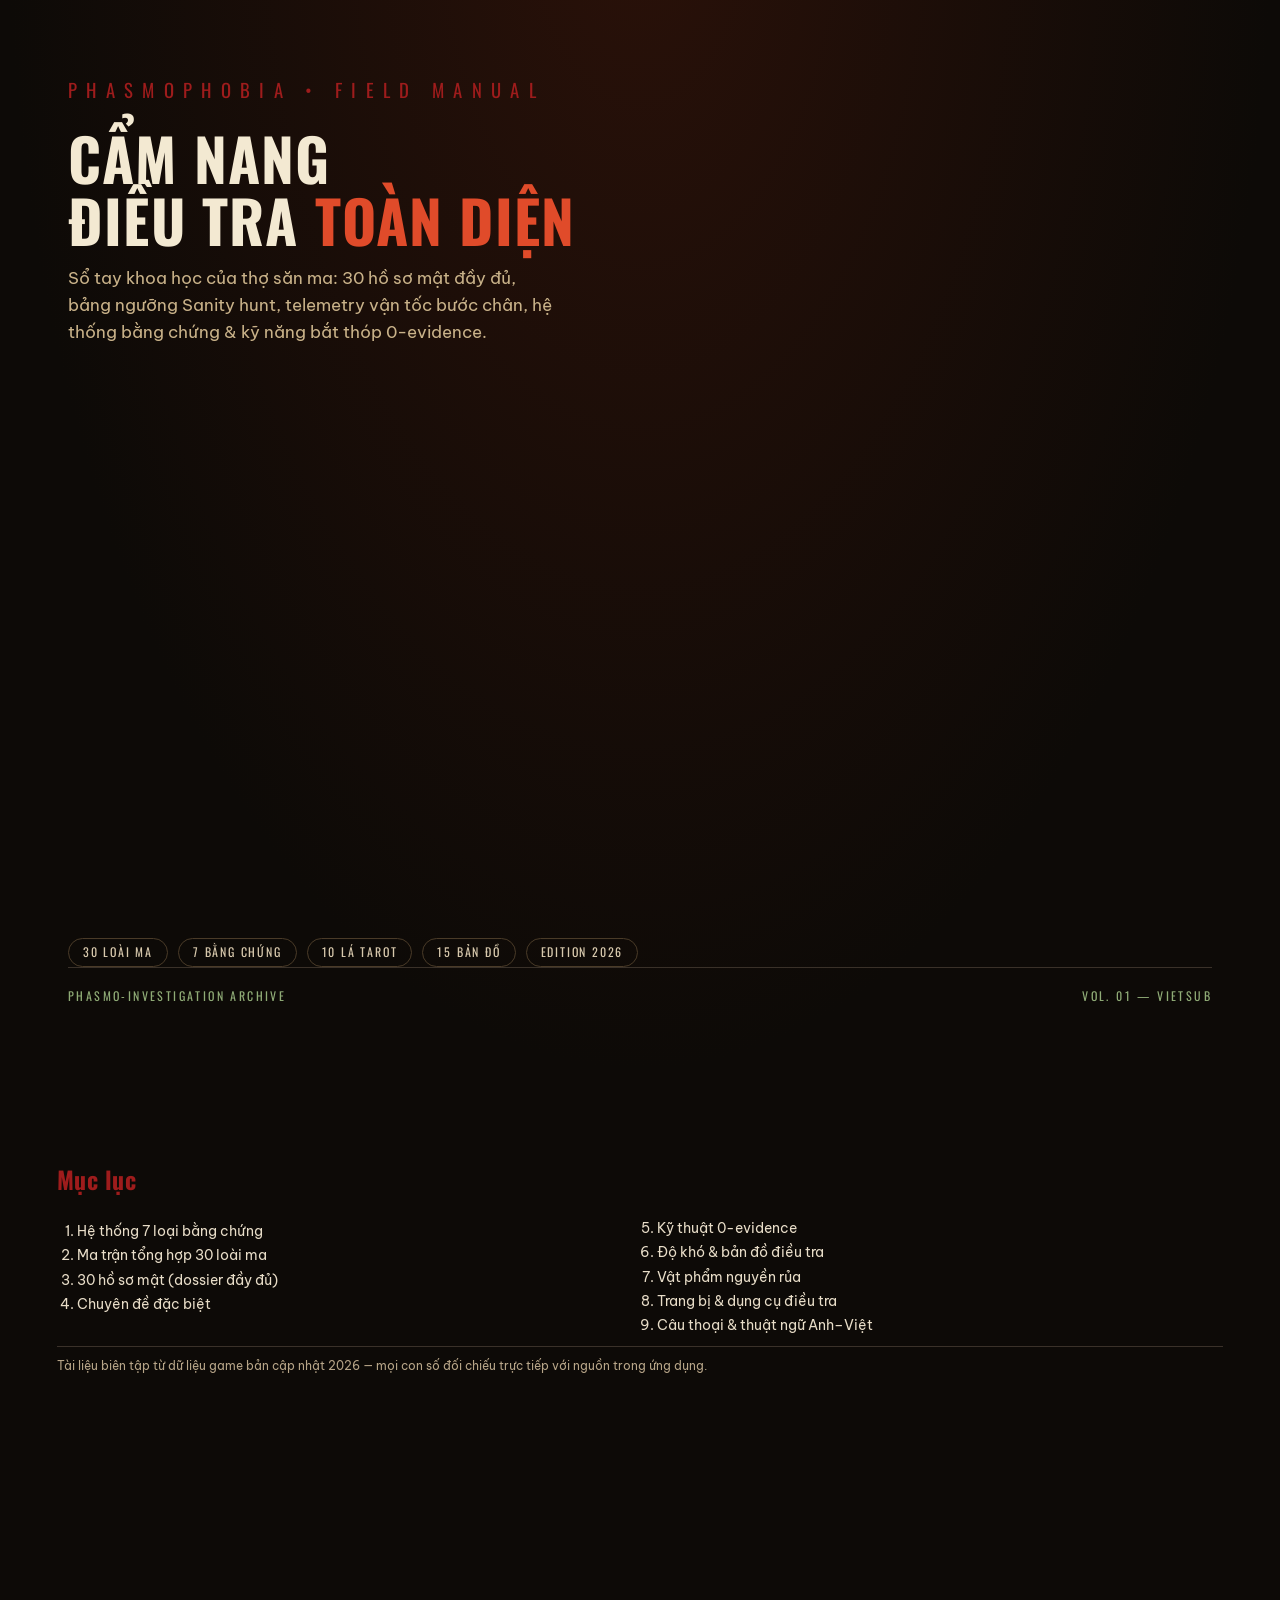
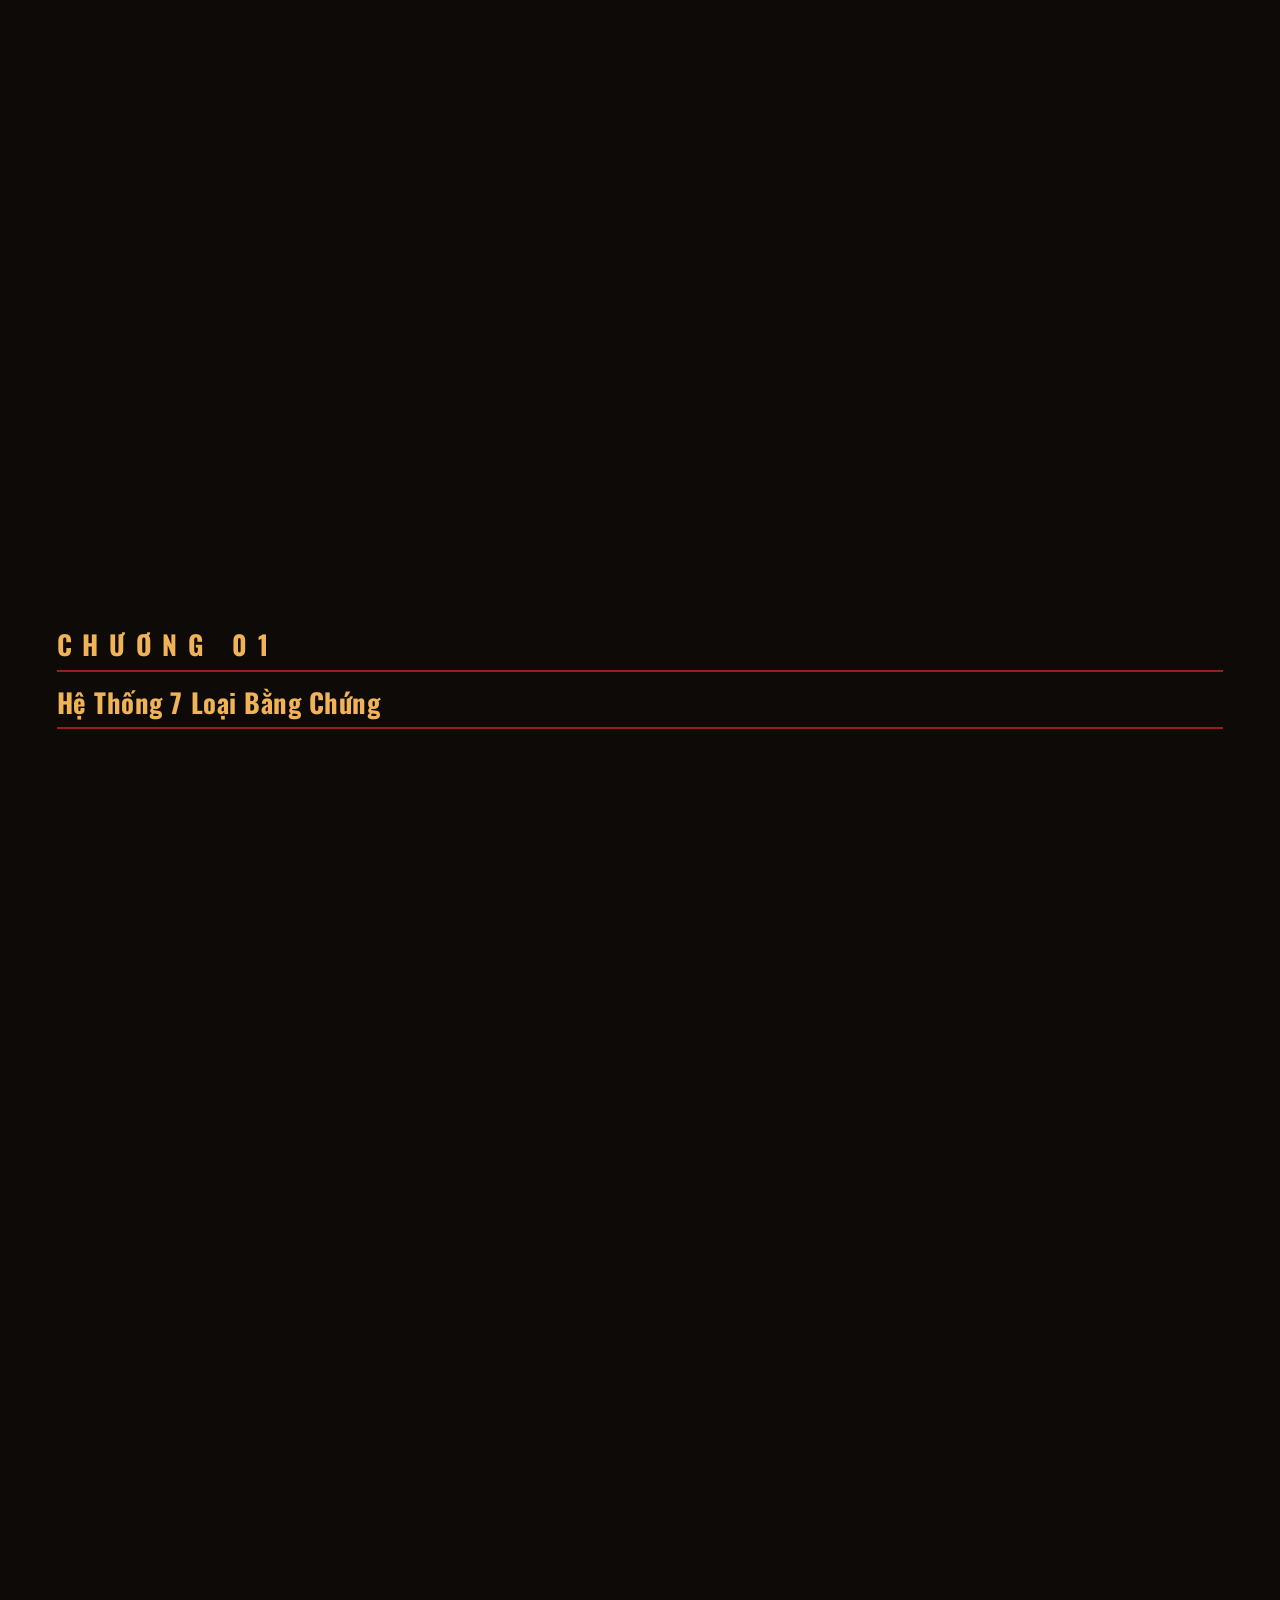
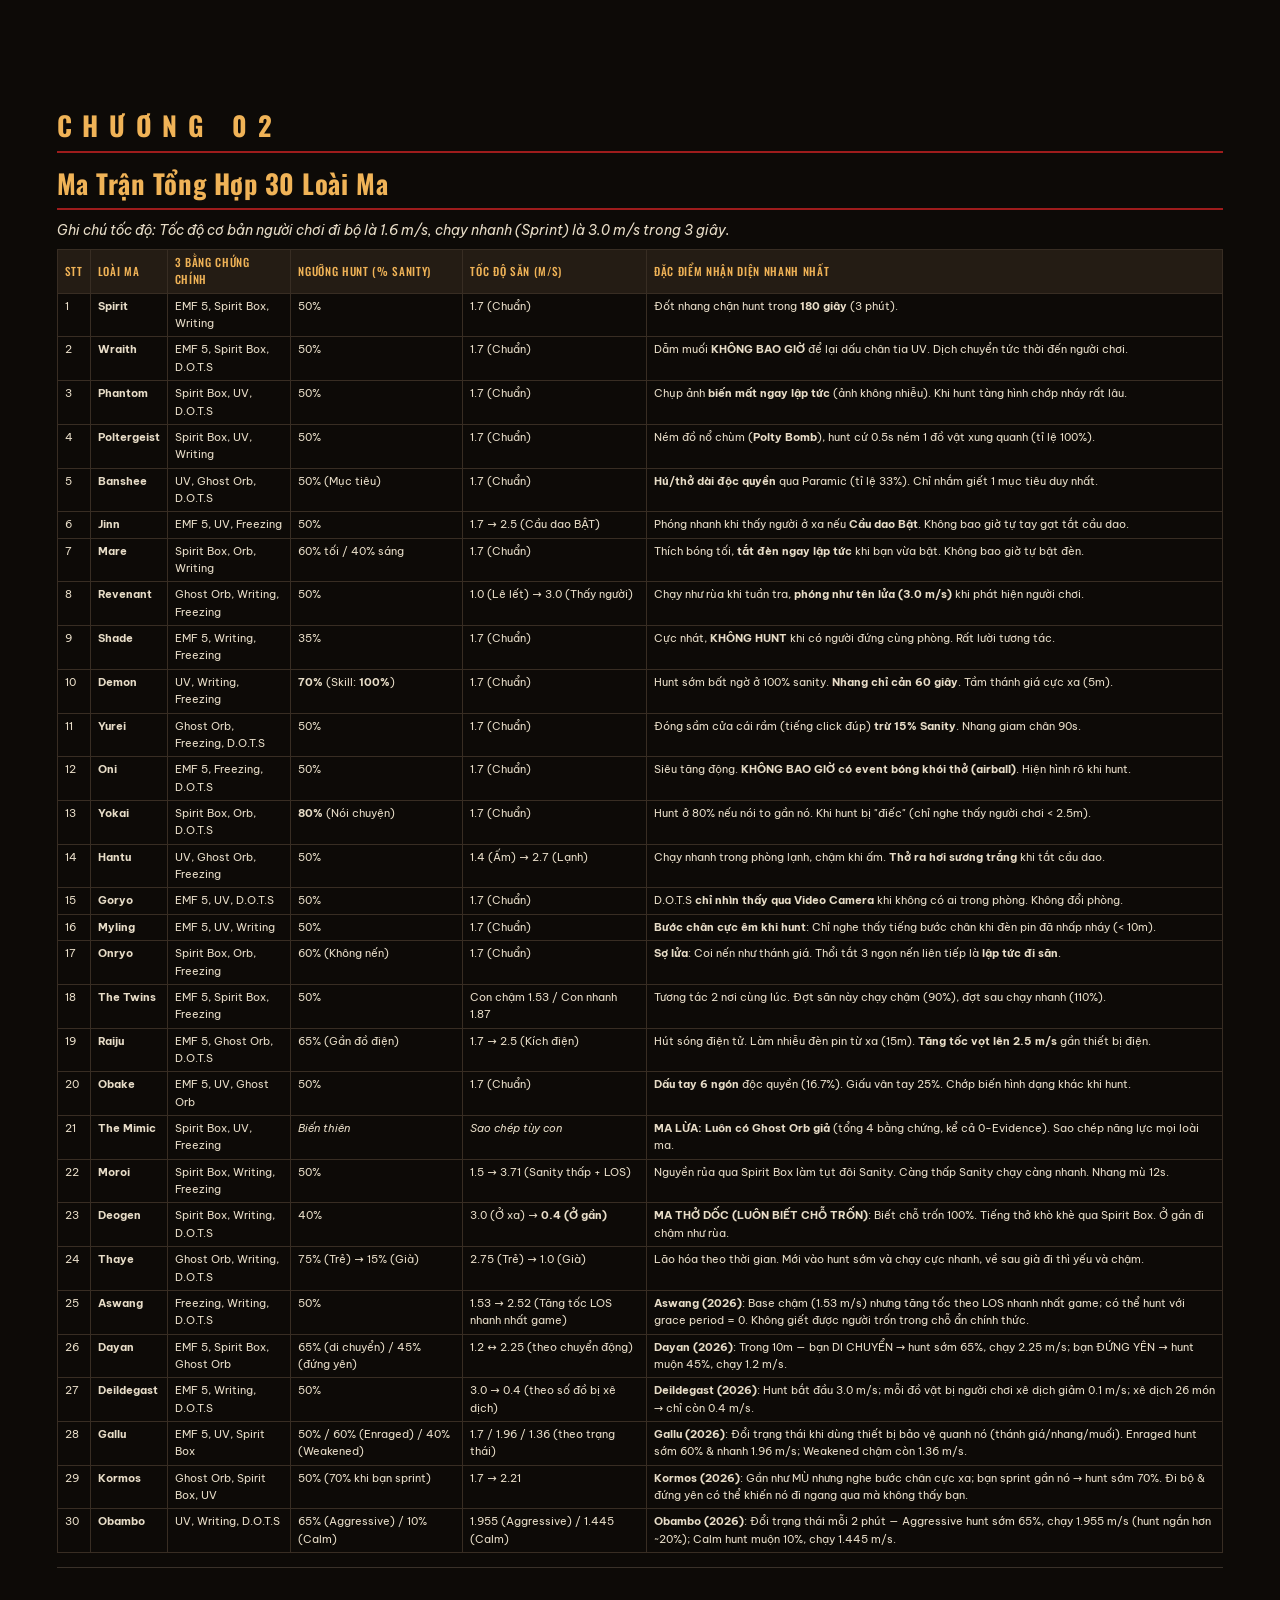
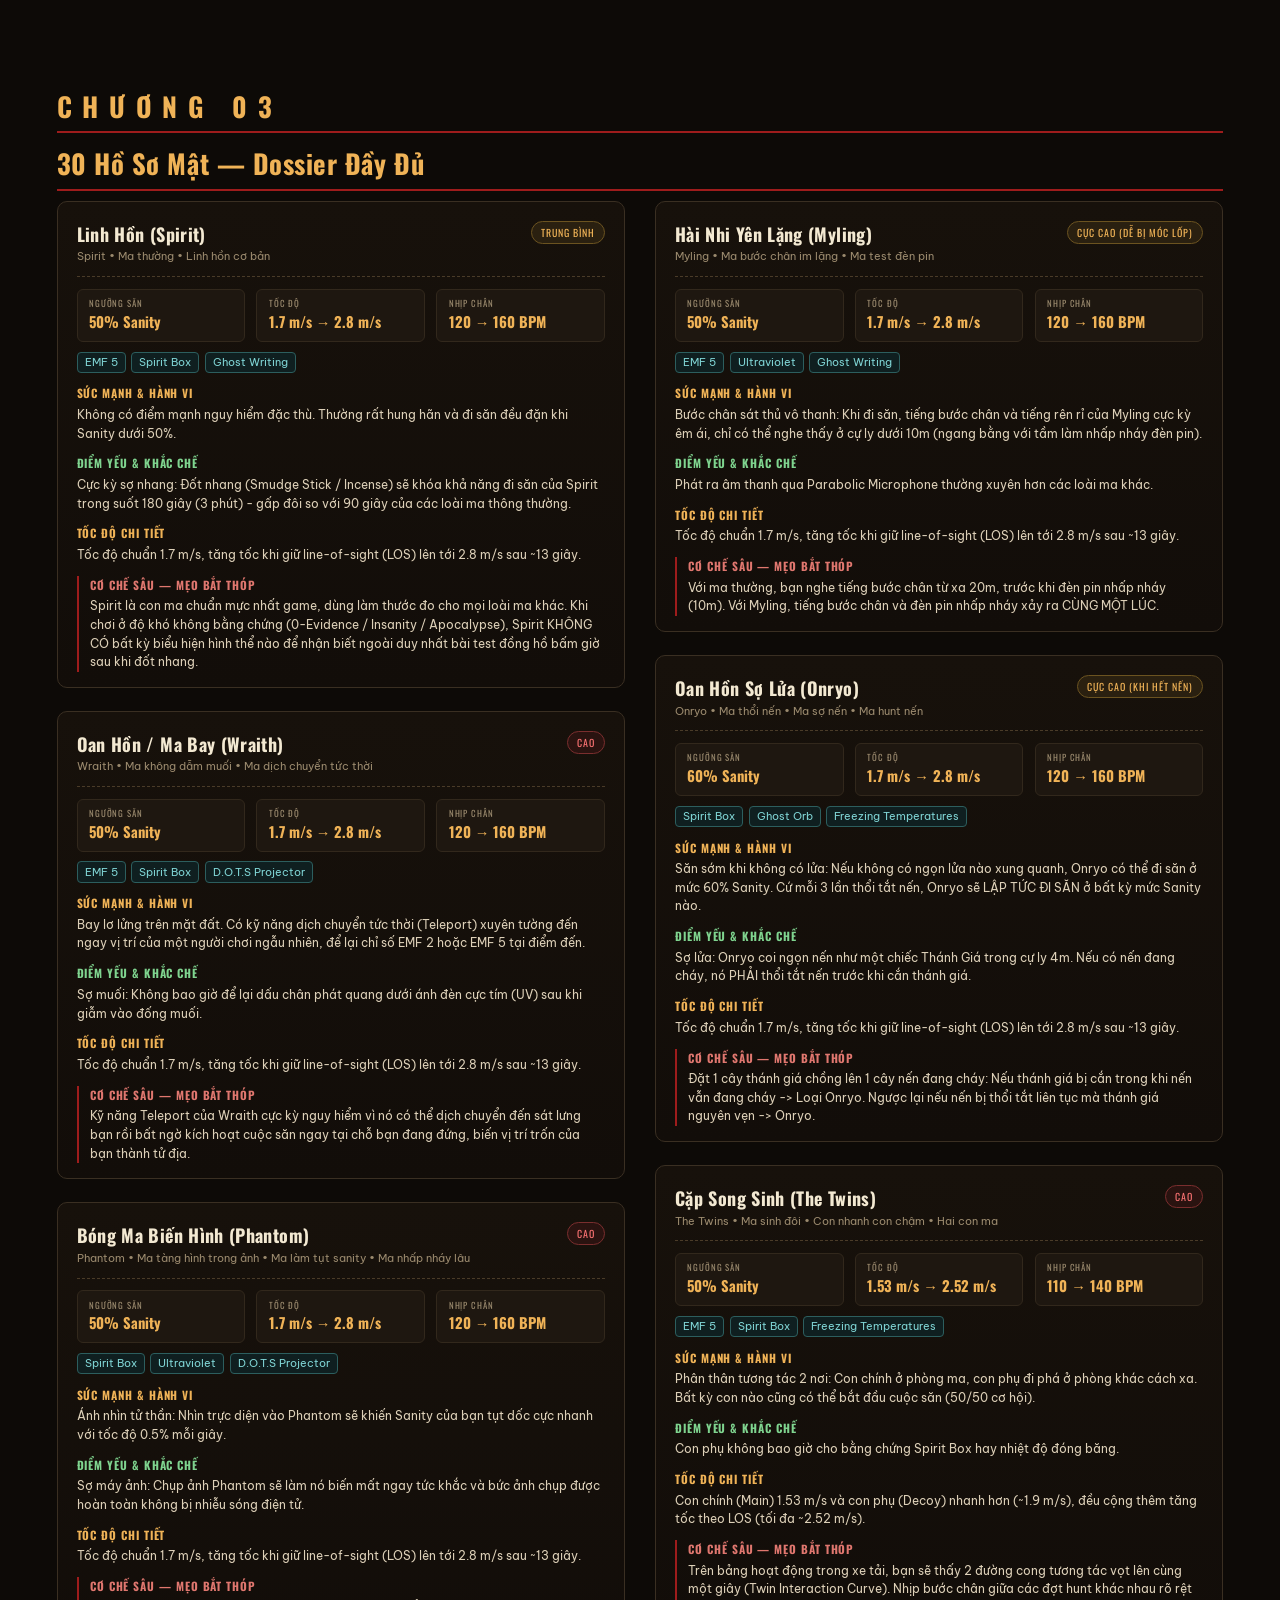
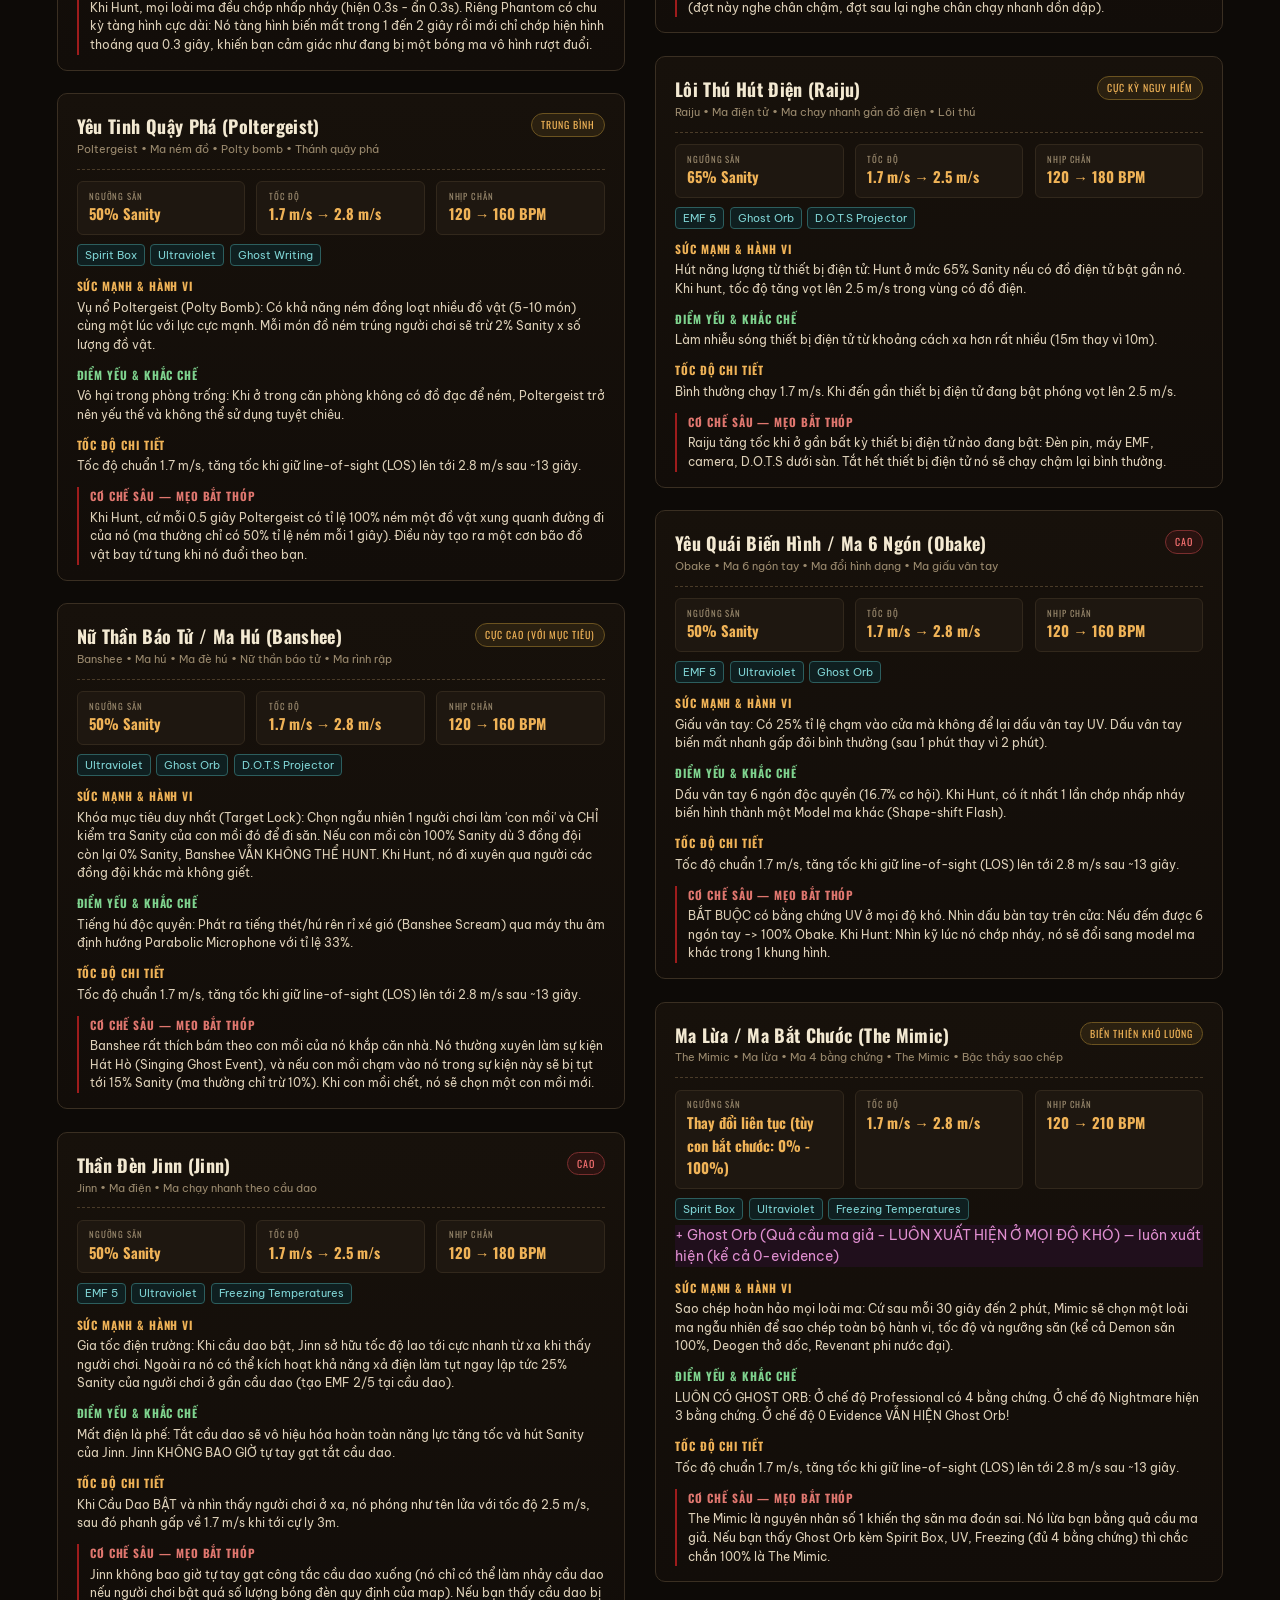
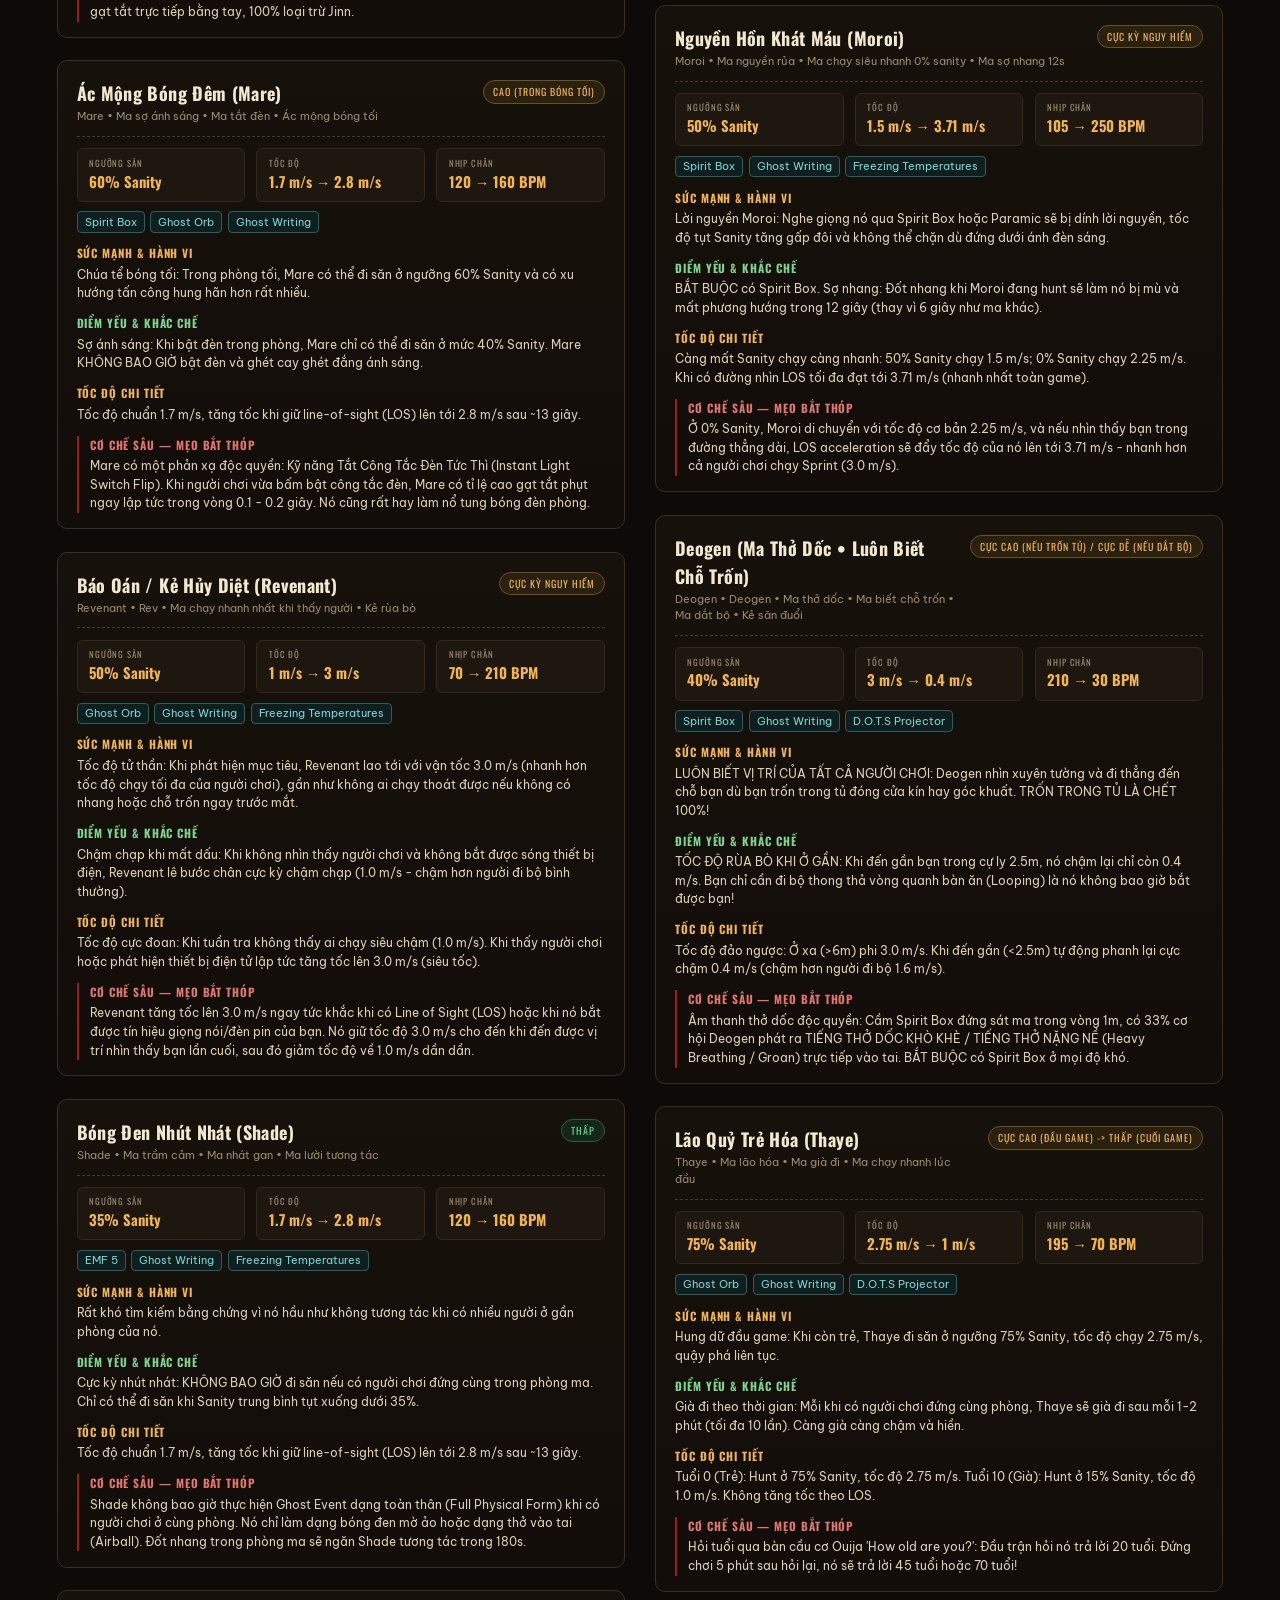
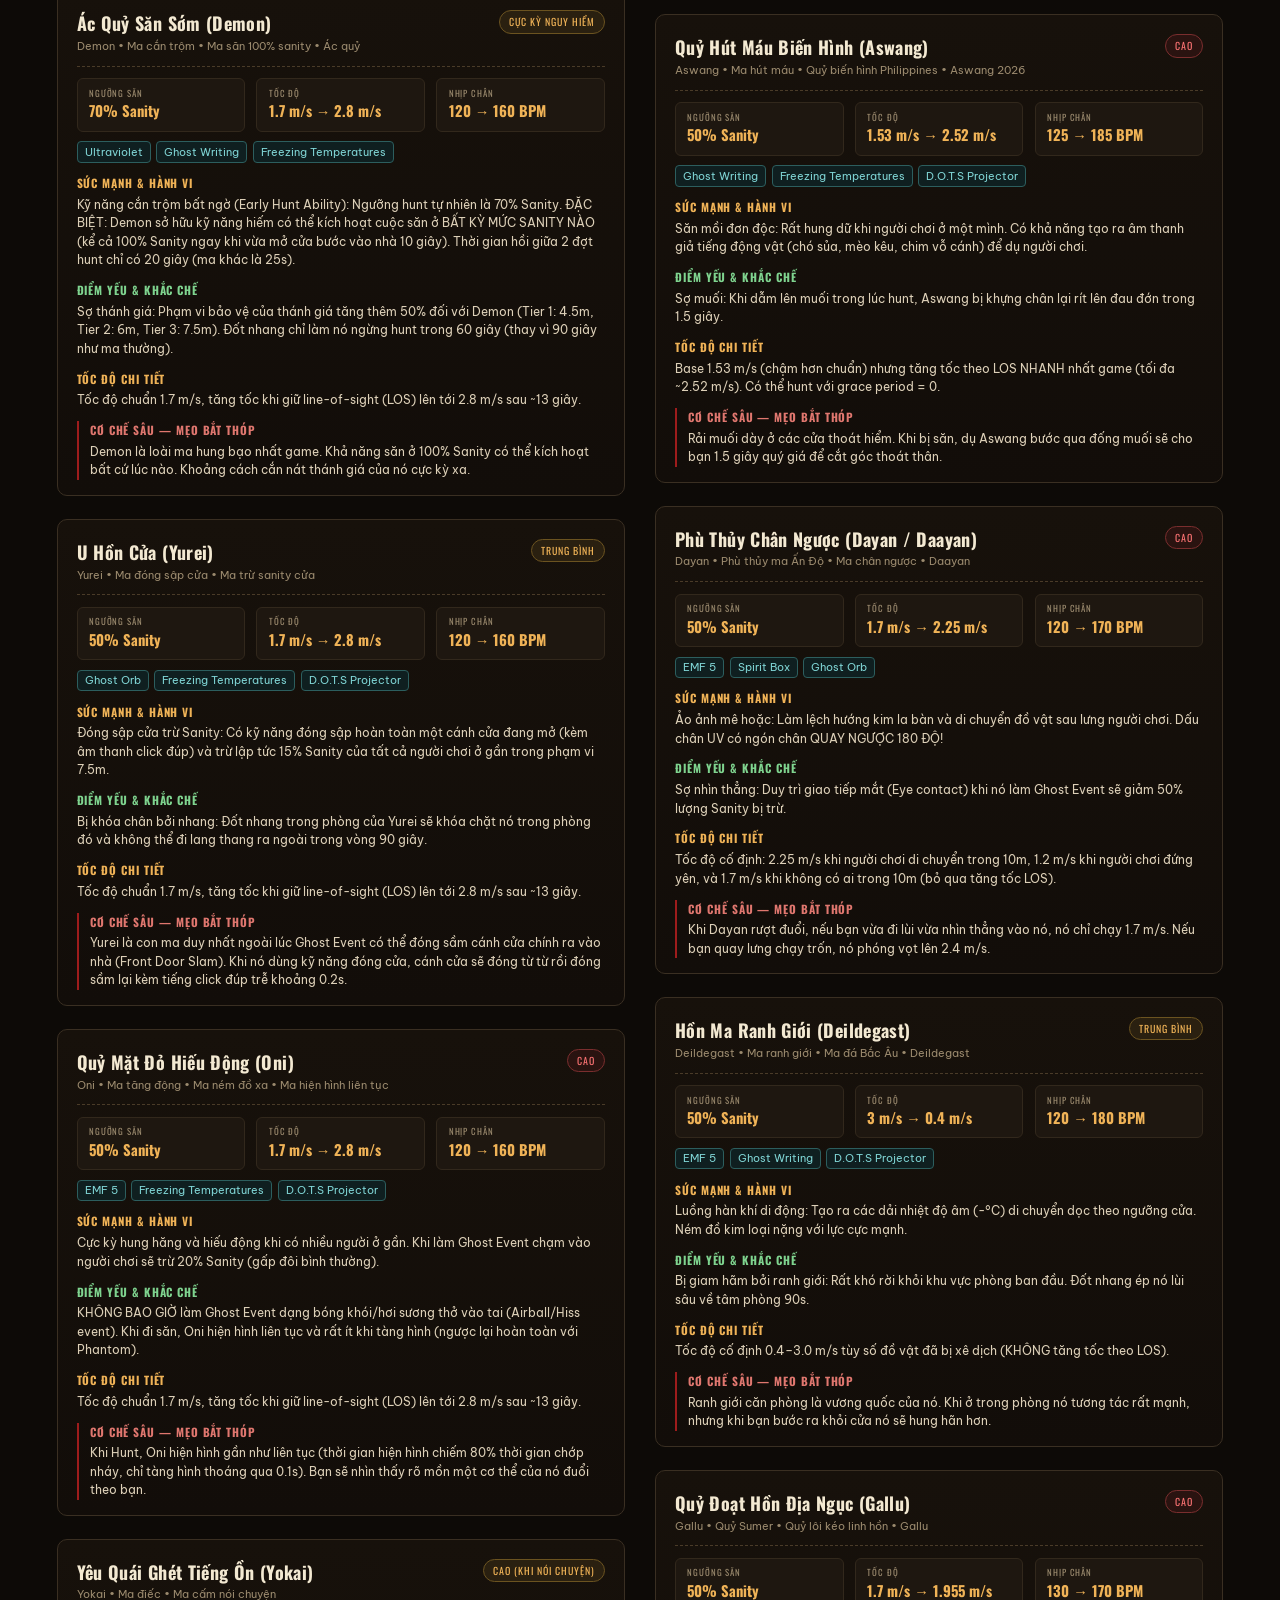
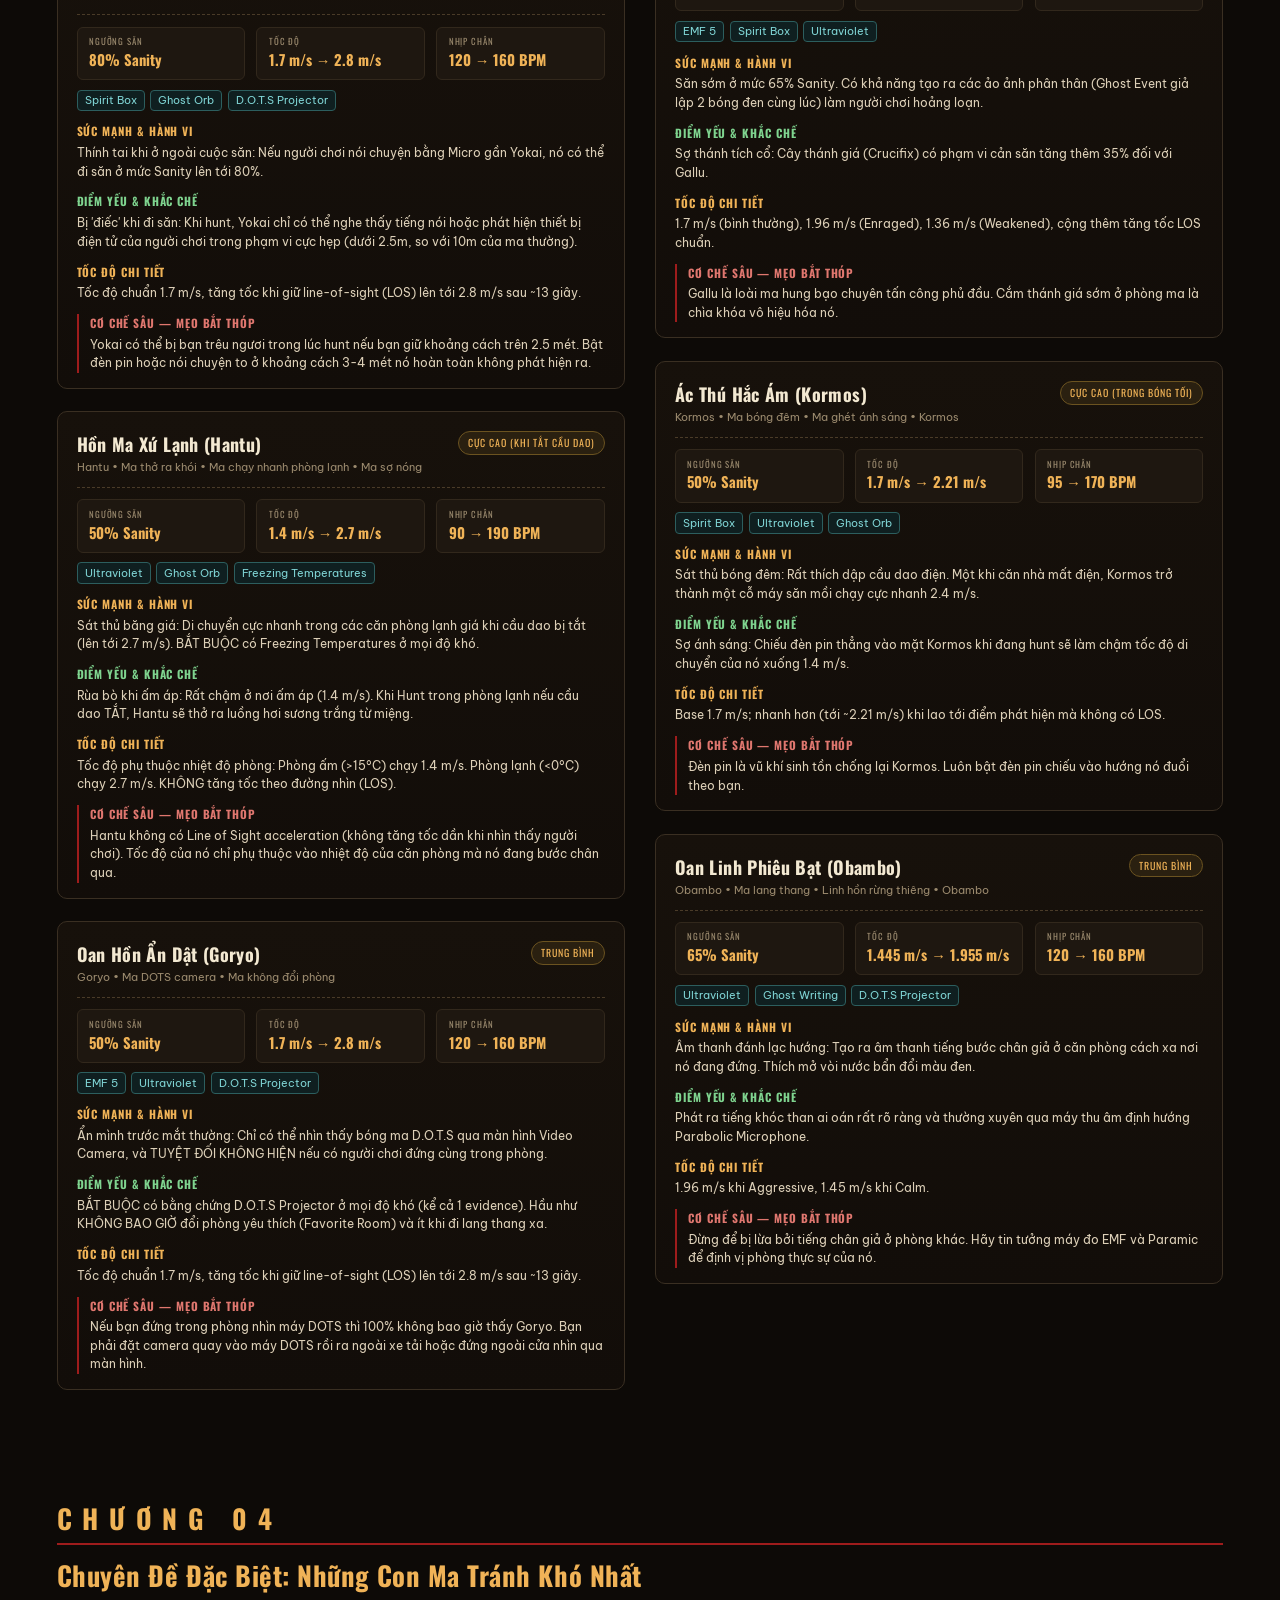
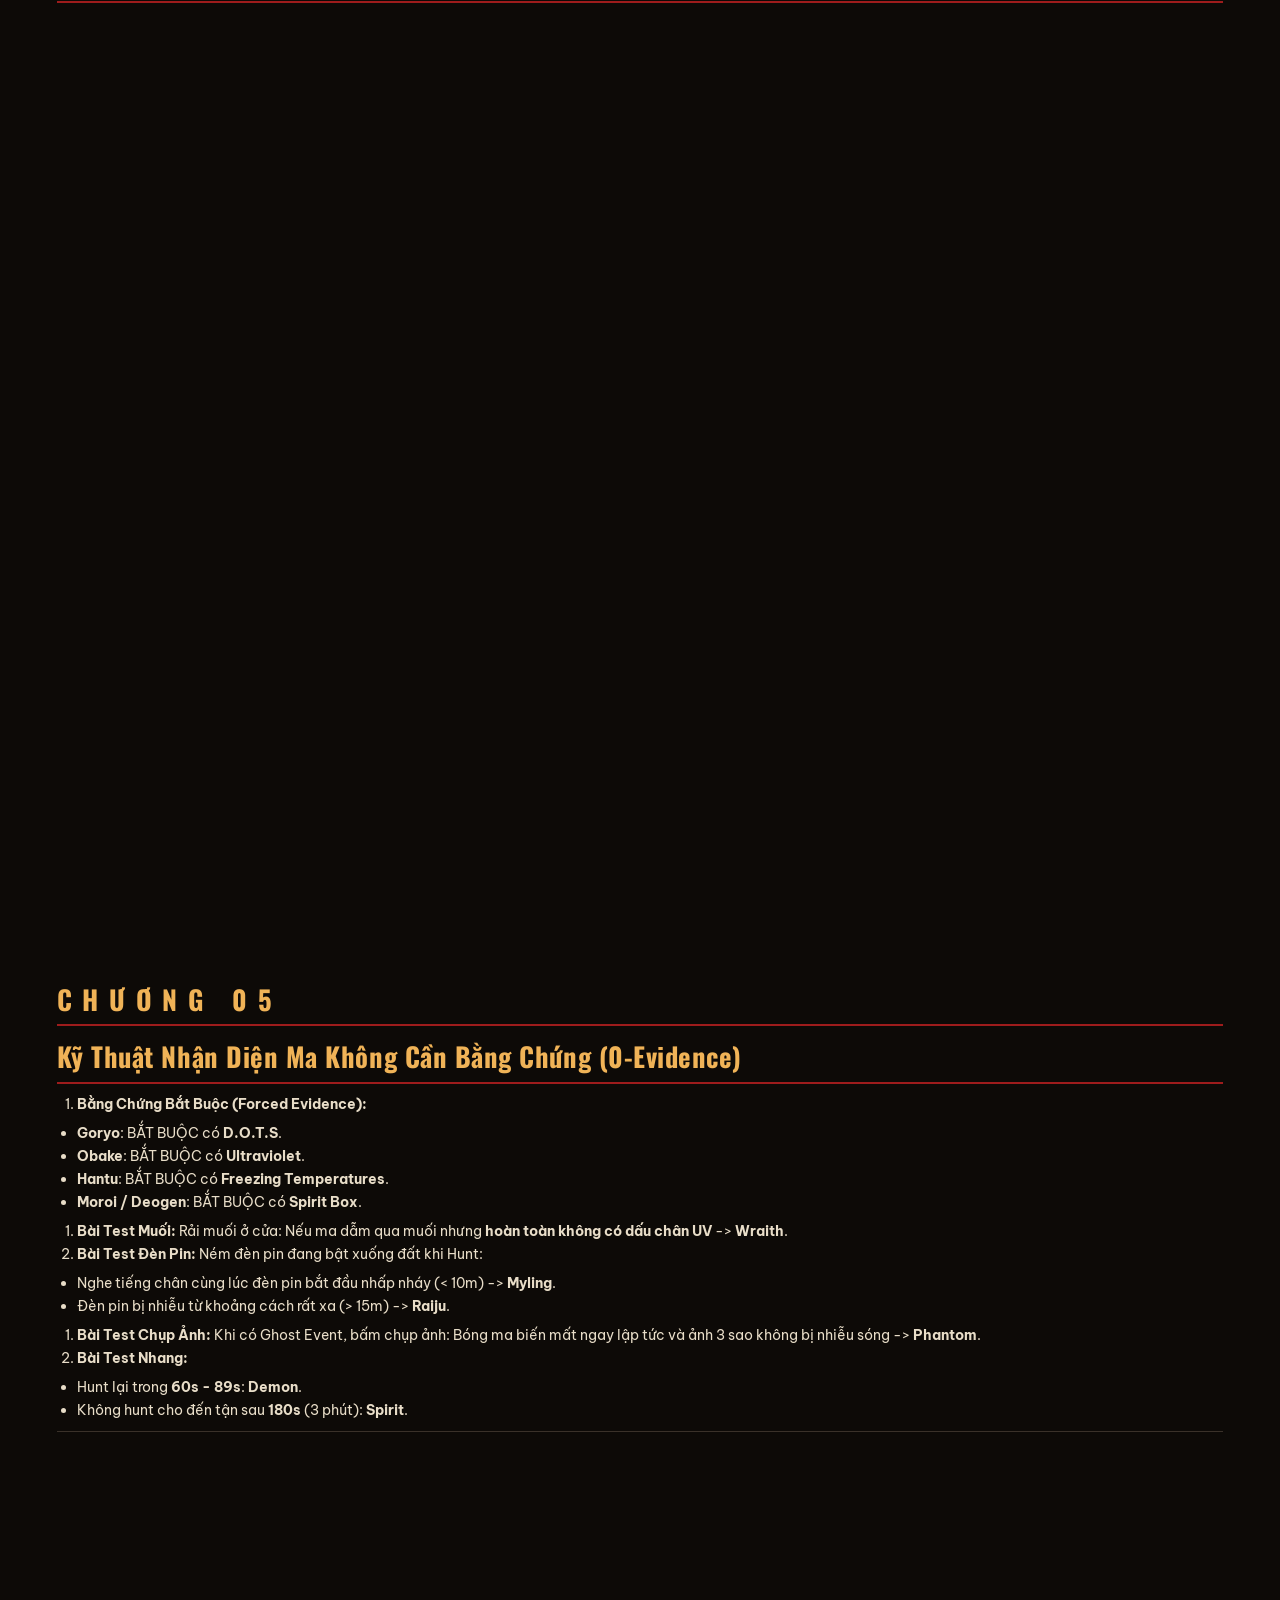
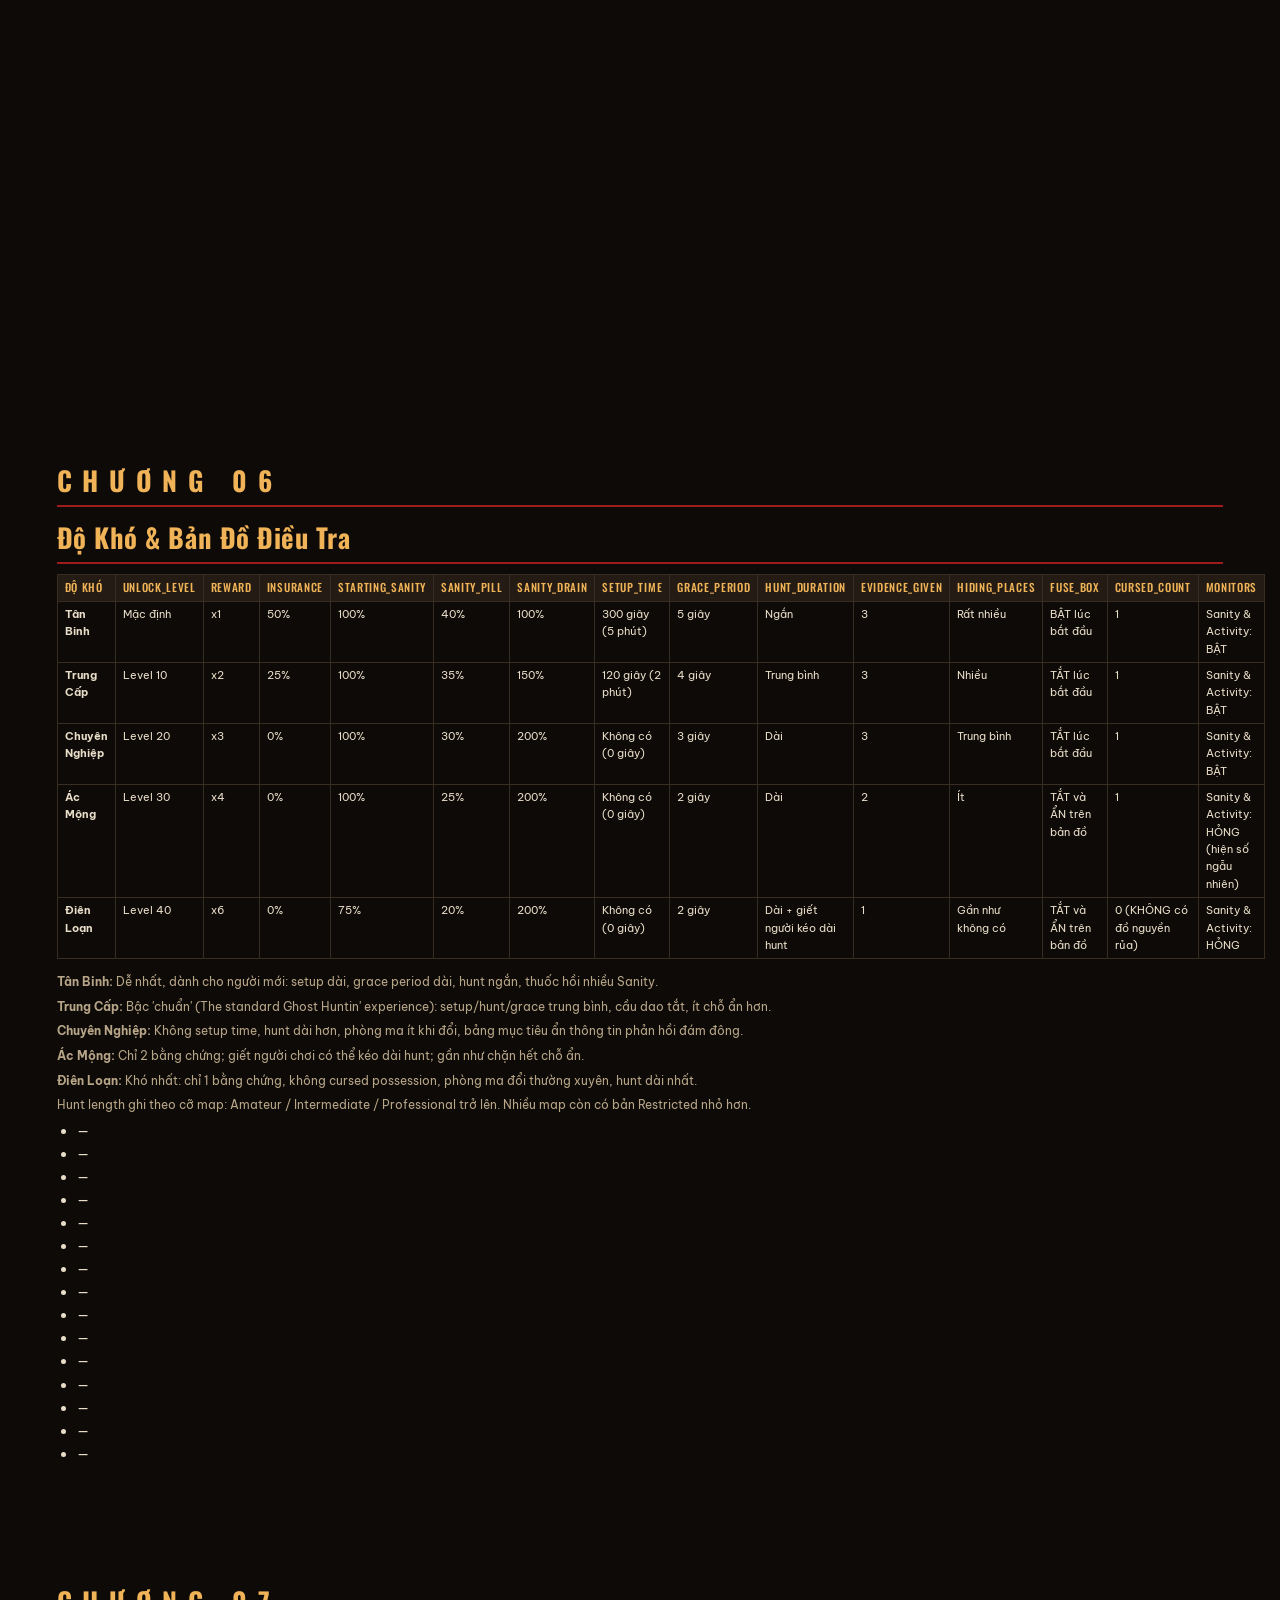
==== book/sach_cam_nang_phasmo.html @ 6b4a8edf "feat: doi loc nhom thanh thuoc tinh loai nhanh trong panel bang chung; xoa chip Ban Mo Rong 2026 + b" ====
<!DOCTYPE html>
<html lang="vi"><head><meta charset="utf-8">
<title>Cẩm Nang Điều Tra Toàn Diện Phasmophobia — 2026</title>
<link href="https://fonts.googleapis.com/css2?family=Be+Vietnam+Pro:wght@400;600;800&family=Oswald:wght@500;700&display=swap" rel="stylesheet">
<style>
  @page { size: A4; margin: 0; }
  * { box-sizing: border-box; }
  body { margin: 0; background: #0d0a07; color: #e8ddc8; font-family: "Be Vietnam Pro", system-ui, sans-serif;
         -webkit-print-color-adjust: exact; print-color-adjust: exact; font-size: 10.2pt; line-height: 1.55; }
  .page { min-height: 286mm; padding: 16mm 15mm 12mm; page-break-after: always; }
  .page:last-child { page-break-after: auto; }
  h1, h2, h3, h4 { font-family: Oswald, "Be Vietnam Pro", sans-serif; letter-spacing: .02em; }
  code { font-family: Consolas, monospace; color: #f0b357; font-size: .92em; }
  hr { border: 0; border-top: 1px solid #3a3129; margin: 10px 0; }
  ul, ol { margin: 4px 0 8px; padding-left: 20px; }
  li { margin: 2px 0; }
  blockquote { border-left: 3px solid #9e1c1c; margin: 8px 0; padding: 2px 12px; color: #d8c9ad; background: #171310; border-radius: 0 6px 6px 0; }
  table { width: 100%; border-collapse: collapse; margin: 8px 0 14px; font-size: 8.4pt; }
  th { background: #241c14; color: #f0b357; text-transform: uppercase; font-family: Oswald; font-weight: 500; letter-spacing: .06em; }
  th, td { border: 1px solid #382d23; padding: 4px 7px; text-align: left; }
  td { vertical-align: top; }
  p { margin: 6px 0; }
  .note { font-size: 9pt; color: #b7a588; }
  .cover { display: flex; flex-direction: column; justify-content: space-between;
    background: radial-gradient(ellipse at 50% -10%, #2a1109 0%, #0d0a07 70%); padding: 20mm 18mm; }
  .cover-top { font-family: Oswald; font-size: 14pt; letter-spacing: .5em; color: #9e1c1c; }
  .cover h1 { font-size: 44pt; line-height: 1.05; margin: 6mm 0 4mm; color: #f3e9d2; }
  .cover h1 em { color: #e04b2a; font-style: normal; }
  .cover .sub { font-size: 13pt; color: #c9b289; max-width: 130mm; }
  .cover-meta { font-family: Oswald; display: flex; gap: 10px; flex-wrap: wrap; }
  .cover-meta span { border: 1px solid #4a3b28; border-radius: 999px; padding: 4px 14px; font-size: 9pt; letter-spacing: .15em; color: #d8c9ad; }
  .cover-foot { display: flex; justify-content: space-between; align-items: center; border-top: 1px solid #3a3129; padding-top: 5mm; color: #8fab76; font-family: Oswald; letter-spacing: .2em; font-size: 9pt; }
  .toc h2 { color: #9e1c1c; font-size: 18pt; }
  .toc ol { columns: 2; }
  .toc li { margin: 3px 0; }
  .chapter h2 { font-size: 20pt; color: #f0b357; border-bottom: 2px solid #9e1c1c; padding-bottom: 4px; margin: 2px 0 10px; }
  .ch-num { color: #6b5b46; border: 0; font-size: 11pt; letter-spacing: .4em; margin: 0 0 2px; text-transform: uppercase; }
  .chapter h3 { color: #e8ddc8; font-size: 13pt; margin: 12px 0 4px; }
  .chapter h4 { color: #f0b357; font-size: 10.5pt; margin: 10px 0 2px; }
  .d-grid { column-count: 2; column-gap: 8mm; }
  .dossier { break-inside: avoid; background: linear-gradient(180deg, #17110b, #120d09); border: 1px solid #3a2f22; border-radius: 10px; padding: 5mm 5mm 4mm; margin: 0 0 6mm; }
  .d-head { display: flex; justify-content: space-between; align-items: flex-start; gap: 4mm; border-bottom: 1px dashed #4a3b28; padding-bottom: 3mm; margin-bottom: 3mm; }
  .d-head h3 { margin: 0; font-size: 13.5pt; color: #f3e9d2; }
  .d-en { font-size: 8pt; color: #9b8a6e; }
  .danger { flex-shrink: 0; font-family: Oswald; font-size: 7.5pt; letter-spacing: .1em; border-radius: 999px; padding: 3px 9px; text-transform: uppercase; white-space: nowrap; }
  .d-low { color: #67d38b; background: #14251a; border: 1px solid #2c5e3e; }
  .d-mid { color: #f0b357; background: #2a2010; border: 1px solid #6b5320; }
  .d-high { color: #f87171; background: #2a1310; border: 1px solid #7a2e2e; }
  .d-stats { display: flex; gap: 3mm; }
  .d-stats div { flex: 1; background: #1e1710; border: 1px solid #32281c; border-radius: 6px; padding: 2mm 3mm; font-size: 8pt; }
  .d-stats span { display: block; color: #9b8a6e; text-transform: uppercase; font-size: 6.6pt; font-family: Oswald; letter-spacing: .1em; }
  .d-stats b { font-family: Oswald; font-size: 11pt; color: #f0b357; }
  .d-ev { margin-top: 2.5mm; display: flex; flex-wrap: wrap; gap: 1.5mm; }
  .d-ev span { border: 1px solid #2c5e5e; color: #7fd4d4; background: #0f1f20; border-radius: 4px; padding: 1.5px 7px; font-size: 8pt; }
  .d-ev .fake { border-color: #7a2e6e; color: #e08fd0; background: #200f1c; width: 100%; }
  .d-block { margin-top: 3mm; }
  .d-block h4 { margin: 0 0 1mm; font-size: 8.6pt; text-transform: uppercase; letter-spacing: .08em; color: #f0b357; }
  .d-block p { margin: 0; font-size: 9pt; color: #ddd0b8; }
  .d-block.wk h4 { color: #7fd48f; }
  .d-block.deep { border-left: 2px solid #9e1c1c; padding-left: 3mm; }
  .deep h4 { color: #e0776f; }
  .tool { break-inside: avoid; background: #151009; border: 1px solid #32281c; border-radius: 8px; padding: 3mm 4mm; margin: 4px 0; }
  .tool h3 { margin: 0 0 2px; font-size: 11pt; color: #f0b357; }
  .tool small { font-family: "Be Vietnam Pro"; font-weight: 400; font-size: 8pt; color: #9b8a6e; }
  .tier { font-size: 8.6pt; color: #cbbb9e; padding: 1px 0; }
  .tarot-grid { display: grid; grid-template-columns: repeat(2, 1fr); gap: 3mm; }
  .tarot { display: flex; gap: 3mm; background: #151009; border: 1px solid #3a2f22; border-radius: 8px; padding: 3mm; break-inside: avoid; }
  .tarot img { width: 22mm; height: 30mm; object-fit: cover; border-radius: 5px; }
  .tarot b { font-family: Oswald; color: #f0b357; font-size: 10pt; }
  .tarot span { display: block; font-size: 7.5pt; color: #9b8a6e; }
  .tarot p { margin: 1px 0 0; font-size: 8.4pt; }
</style></head><body>

<section class="page cover">
  <div>
    <div class="cover-top">PHASMOPHOBIA • FIELD MANUAL</div>
    <h1>CẨM NANG<br>ĐIỀU TRA <em>TOÀN DIỆN</em></h1>
    <div class="sub">Sổ tay khoa học của thợ săn ma: 30 hồ sơ mật đầy đủ, bảng ngưỡng Sanity hunt, telemetry vận tốc bước chân, hệ thống bằng chứng &amp; kỹ năng bắt thóp 0-evidence.</div>
  </div>
  <div>
    <div class="cover-meta"><span>30 LOÀI MA</span><span>7 BẰNG CHỨNG</span><span>10 LÁ TAROT</span><span>15 BẢN ĐỒ</span><span>EDITION 2026</span></div>
    <div class="cover-foot"><span>PHASMO-INVESTIGATION ARCHIVE</span><span>VOL. 01 — VIETSUB</span></div>
  </div>
</section>

<section class="page toc">
  <h2>Mục lục</h2>
  <ol>
    <li>Hệ thống 7 loại bằng chứng</li>
    <li>Ma trận tổng hợp 30 loài ma</li>
    <li>30 hồ sơ mật (dossier đầy đủ)</li>
    <li>Chuyên đề đặc biệt</li><li>Kỹ thuật 0-evidence</li><li>Độ khó &amp; bản đồ điều tra</li><li>Vật phẩm nguyền rủa</li><li>Trang bị &amp; dụng cụ điều tra</li><li>Câu thoại &amp; thuật ngữ Anh–Việt</li>
  </ol>
  <hr>
  <p class="note">Tài liệu biên tập từ dữ liệu game bản cập nhật 2026 — mọi con số đối chiếu trực tiếp với nguồn trong ứng dụng.</p>
</section>

<section class="page chapter"><h2 class="ch-num">CHƯƠNG 01</h2><h2>Hệ Thống 7 Loại Bằng Chứng</h2></section>
<section class="page chapter"><h2 class="ch-num">CHƯƠNG 02</h2><h2>Ma Trận Tổng Hợp 30 Loài Ma</h2><p><em>Ghi chú tốc độ: Tốc độ cơ bản người chơi đi bộ là 1.6 m/s, chạy nhanh (Sprint) là 3.0 m/s trong 3 giây.</em></p><table><thead><tr><th>STT</th><th>Loài Ma</th><th>3 Bằng Chứng Chính</th><th>Ngưỡng Hunt (% Sanity)</th><th>Tốc Độ Săn (m/s)</th><th>Đặc Điểm Nhận Diện Nhanh Nhất</th></tr></thead><tbody><tr><td>1</td><td><strong>Spirit</strong></td><td>EMF 5, Spirit Box, Writing</td><td>50%</td><td>1.7 (Chuẩn)</td><td>Đốt nhang chặn hunt trong <strong>180 giây</strong> (3 phút).</td></tr><tr><td>2</td><td><strong>Wraith</strong></td><td>EMF 5, Spirit Box, D.O.T.S</td><td>50%</td><td>1.7 (Chuẩn)</td><td>Dẫm muối <strong>KHÔNG BAO GIỜ</strong> để lại dấu chân tia UV. Dịch chuyển tức thời đến người chơi.</td></tr><tr><td>3</td><td><strong>Phantom</strong></td><td>Spirit Box, UV, D.O.T.S</td><td>50%</td><td>1.7 (Chuẩn)</td><td>Chụp ảnh <strong>biến mất ngay lập tức</strong> (ảnh không nhiễu). Khi hunt tàng hình chớp nháy rất lâu.</td></tr><tr><td>4</td><td><strong>Poltergeist</strong></td><td>Spirit Box, UV, Writing</td><td>50%</td><td>1.7 (Chuẩn)</td><td>Ném đồ nổ chùm (<strong>Polty Bomb</strong>), hunt cứ 0.5s ném 1 đồ vật xung quanh (tỉ lệ 100%).</td></tr><tr><td>5</td><td><strong>Banshee</strong></td><td>UV, Ghost Orb, D.O.T.S</td><td>50% (Mục tiêu)</td><td>1.7 (Chuẩn)</td><td><strong>Hú/thở dài độc quyền</strong> qua Paramic (tỉ lệ 33%). Chỉ nhắm giết 1 mục tiêu duy nhất.</td></tr><tr><td>6</td><td><strong>Jinn</strong></td><td>EMF 5, UV, Freezing</td><td>50%</td><td>1.7 → 2.5 (Cầu dao BẬT)</td><td>Phóng nhanh khi thấy người ở xa nếu <strong>Cầu dao Bật</strong>. Không bao giờ tự tay gạt tắt cầu dao.</td></tr><tr><td>7</td><td><strong>Mare</strong></td><td>Spirit Box, Orb, Writing</td><td>60% tối / 40% sáng</td><td>1.7 (Chuẩn)</td><td>Thích bóng tối, <strong>tắt đèn ngay lập tức</strong> khi bạn vừa bật. Không bao giờ tự bật đèn.</td></tr><tr><td>8</td><td><strong>Revenant</strong></td><td>Ghost Orb, Writing, Freezing</td><td>50%</td><td>1.0 (Lê lết) → 3.0 (Thấy người)</td><td>Chạy như rùa khi tuần tra, <strong>phóng như tên lửa (3.0 m/s)</strong> khi phát hiện người chơi.</td></tr><tr><td>9</td><td><strong>Shade</strong></td><td>EMF 5, Writing, Freezing</td><td>35%</td><td>1.7 (Chuẩn)</td><td>Cực nhát, <strong>KHÔNG HUNT</strong> khi có người đứng cùng phòng. Rất lười tương tác.</td></tr><tr><td>10</td><td><strong>Demon</strong></td><td>UV, Writing, Freezing</td><td><strong>70%</strong> (Skill: <strong>100%</strong>)</td><td>1.7 (Chuẩn)</td><td>Hunt sớm bất ngờ ở 100% sanity. <strong>Nhang chỉ cản 60 giây</strong>. Tầm thánh giá cực xa (5m).</td></tr><tr><td>11</td><td><strong>Yurei</strong></td><td>Ghost Orb, Freezing, D.O.T.S</td><td>50%</td><td>1.7 (Chuẩn)</td><td>Đóng sầm cửa cái rầm (tiếng click đúp) <strong>trừ 15% Sanity</strong>. Nhang giam chân 90s.</td></tr><tr><td>12</td><td><strong>Oni</strong></td><td>EMF 5, Freezing, D.O.T.S</td><td>50%</td><td>1.7 (Chuẩn)</td><td>Siêu tăng động. <strong>KHÔNG BAO GIỜ có event bóng khói thở (airball)</strong>. Hiện hình rõ khi hunt.</td></tr><tr><td>13</td><td><strong>Yokai</strong></td><td>Spirit Box, Orb, D.O.T.S</td><td><strong>80%</strong> (Nói chuyện)</td><td>1.7 (Chuẩn)</td><td>Hunt ở 80% nếu nói to gần nó. Khi hunt bị "điếc" (chỉ nghe thấy người chơi &lt; 2.5m).</td></tr><tr><td>14</td><td><strong>Hantu</strong></td><td>UV, Ghost Orb, Freezing</td><td>50%</td><td>1.4 (Ấm) → 2.7 (Lạnh)</td><td>Chạy nhanh trong phòng lạnh, chậm khi ấm. <strong>Thở ra hơi sương trắng</strong> khi tắt cầu dao.</td></tr><tr><td>15</td><td><strong>Goryo</strong></td><td>EMF 5, UV, D.O.T.S</td><td>50%</td><td>1.7 (Chuẩn)</td><td>D.O.T.S <strong>chỉ nhìn thấy qua Video Camera</strong> khi không có ai trong phòng. Không đổi phòng.</td></tr><tr><td>16</td><td><strong>Myling</strong></td><td>EMF 5, UV, Writing</td><td>50%</td><td>1.7 (Chuẩn)</td><td><strong>Bước chân cực êm khi hunt</strong>: Chỉ nghe thấy tiếng bước chân khi đèn pin đã nhấp nháy (&lt; 10m).</td></tr><tr><td>17</td><td><strong>Onryo</strong></td><td>Spirit Box, Orb, Freezing</td><td>60% (Không nến)</td><td>1.7 (Chuẩn)</td><td><strong>Sợ lửa</strong>: Coi nến như thánh giá. Thổi tắt 3 ngọn nến liên tiếp là <strong>lập tức đi săn</strong>.</td></tr><tr><td>18</td><td><strong>The Twins</strong></td><td>EMF 5, Spirit Box, Freezing</td><td>50%</td><td>Con chậm 1.53 / Con nhanh 1.87</td><td>Tương tác 2 nơi cùng lúc. Đợt săn này chạy chậm (90%), đợt sau chạy nhanh (110%).</td></tr><tr><td>19</td><td><strong>Raiju</strong></td><td>EMF 5, Ghost Orb, D.O.T.S</td><td>65% (Gần đồ điện)</td><td>1.7 → 2.5 (Kích điện)</td><td>Hút sóng điện tử. Làm nhiễu đèn pin từ xa (15m). <strong>Tăng tốc vọt lên 2.5 m/s</strong> gần thiết bị điện.</td></tr><tr><td>20</td><td><strong>Obake</strong></td><td>EMF 5, UV, Ghost Orb</td><td>50%</td><td>1.7 (Chuẩn)</td><td><strong>Dấu tay 6 ngón</strong> độc quyền (16.7%). Giấu vân tay 25%. Chớp biến hình dạng khác khi hunt.</td></tr><tr><td>21</td><td><strong>The Mimic</strong></td><td>Spirit Box, UV, Freezing</td><td><em>Biến thiên</em></td><td><em>Sao chép tùy con</em></td><td><strong>MA LỪA: Luôn có Ghost Orb giả</strong> (tổng 4 bằng chứng, kể cả 0-Evidence). Sao chép năng lực mọi loài ma.</td></tr><tr><td>22</td><td><strong>Moroi</strong></td><td>Spirit Box, Writing, Freezing</td><td>50%</td><td>1.5 → 3.71 (Sanity thấp + LOS)</td><td>Nguyền rủa qua Spirit Box làm tụt đôi Sanity. Càng thấp Sanity chạy càng nhanh. Nhang mù 12s.</td></tr><tr><td>23</td><td><strong>Deogen</strong></td><td>Spirit Box, Writing, D.O.T.S</td><td>40%</td><td>3.0 (Ở xa) → <strong>0.4 (Ở gần)</strong></td><td><strong>MA THỞ DỐC (LUÔN BIẾT CHỖ TRỐN)</strong>: Biết chỗ trốn 100%. Tiếng thở khò khè qua Spirit Box. Ở gần đi chậm như rùa.</td></tr><tr><td>24</td><td><strong>Thaye</strong></td><td>Ghost Orb, Writing, D.O.T.S</td><td>75% (Trẻ) → 15% (Già)</td><td>2.75 (Trẻ) → 1.0 (Già)</td><td>Lão hóa theo thời gian. Mới vào hunt sớm và chạy cực nhanh, về sau già đi thì yếu và chậm.</td></tr><tr><td>25</td><td><strong>Aswang</strong></td><td>Freezing, Writing, D.O.T.S</td><td>50%</td><td>1.53 → 2.52 (Tăng tốc LOS nhanh nhất game)</td><td><strong>Aswang (2026)</strong>: Base chậm (1.53 m/s) nhưng tăng tốc theo LOS nhanh nhất game; có thể hunt với grace period = 0. Không giết được người trốn trong chỗ ẩn chính thức.</td></tr><tr><td>26</td><td><strong>Dayan</strong></td><td>EMF 5, Spirit Box, Ghost Orb</td><td>65% (di chuyển) / 45% (đứng yên)</td><td>1.2 ↔ 2.25 (theo chuyển động)</td><td><strong>Dayan (2026)</strong>: Trong 10m — bạn DI CHUYỂN → hunt sớm 65%, chạy 2.25 m/s; bạn ĐỨNG YÊN → hunt muộn 45%, chạy 1.2 m/s.</td></tr><tr><td>27</td><td><strong>Deildegast</strong></td><td>EMF 5, Writing, D.O.T.S</td><td>50%</td><td>3.0 → 0.4 (theo số đồ bị xê dịch)</td><td><strong>Deildegast (2026)</strong>: Hunt bắt đầu 3.0 m/s; mỗi đồ vật bị người chơi xê dịch giảm 0.1 m/s; xê dịch 26 món → chỉ còn 0.4 m/s.</td></tr><tr><td>28</td><td><strong>Gallu</strong></td><td>EMF 5, UV, Spirit Box</td><td>50% / 60% (Enraged) / 40% (Weakened)</td><td>1.7 / 1.96 / 1.36 (theo trạng thái)</td><td><strong>Gallu (2026)</strong>: Đổi trạng thái khi dùng thiết bị bảo vệ quanh nó (thánh giá/nhang/muối). Enraged hunt sớm 60% &amp; nhanh 1.96 m/s; Weakened chậm còn 1.36 m/s.</td></tr><tr><td>29</td><td><strong>Kormos</strong></td><td>Ghost Orb, Spirit Box, UV</td><td>50% (70% khi bạn sprint)</td><td>1.7 → 2.21</td><td><strong>Kormos (2026)</strong>: Gần như MÙ nhưng nghe bước chân cực xa; bạn sprint gần nó → hunt sớm 70%. Đi bộ &amp; đứng yên có thể khiến nó đi ngang qua mà không thấy bạn.</td></tr><tr><td>30</td><td><strong>Obambo</strong></td><td>UV, Writing, D.O.T.S</td><td>65% (Aggressive) / 10% (Calm)</td><td>1.955 (Aggressive) / 1.445 (Calm)</td><td><strong>Obambo (2026)</strong>: Đổi trạng thái mỗi 2 phút — Aggressive hunt sớm 65%, chạy 1.955 m/s (hunt ngắn hơn ~20%); Calm hunt muộn 10%, chạy 1.445 m/s.</td></tr></tbody></table><hr></section>
<section class="page chapter"><h2 class="ch-num">CHƯƠNG 03</h2><h2>30 Hồ Sơ Mật — Dossier Đầy Đủ</h2>
  <div class="d-grid"><article class="dossier">
    <div class="d-head">
      <div><h3>Linh Hồn (Spirit)</h3><div class="d-en">Spirit • Ma thường • Linh hồn cơ bản</div></div>
      <span class="danger d-mid">Trung Bình</span>
    </div>
    <div class="d-stats">
      <div><span>Ngưỡng săn</span><b>50% Sanity</b></div>
      <div><span>Tốc độ</span><b>1.7 m/s → 2.8 m/s</b></div>
      <div><span>Nhịp chân</span><b>120 → 160 BPM</b></div>
    </div>
    <div class="d-ev"><span>EMF 5</span><span>Spirit Box</span><span>Ghost Writing</span></div>
    <div class="d-block"><h4>Sức mạnh &amp; hành vi</h4><p>Không có điểm mạnh nguy hiểm đặc thù. Thường rất hung hãn và đi săn đều đặn khi Sanity dưới 50%.</p></div>
    <div class="d-block wk"><h4>Điểm yếu &amp; khắc chế</h4><p>Cực kỳ sợ nhang: Đốt nhang (Smudge Stick / Incense) sẽ khóa khả năng đi săn của Spirit trong suốt 180 giây (3 phút) - gấp đôi so với 90 giây của các loài ma thông thường.</p></div>
    <div class="d-block"><h4>Tốc độ chi tiết</h4><p>Tốc độ chuẩn 1.7 m/s, tăng tốc khi giữ line-of-sight (LOS) lên tới 2.8 m/s sau ~13 giây.</p></div>
    <div class="d-block deep"><h4>Cơ chế sâu — mẹo bắt thóp</h4><p>Spirit là con ma chuẩn mực nhất game, dùng làm thước đo cho mọi loài ma khác. Khi chơi ở độ khó không bằng chứng (0-Evidence / Insanity / Apocalypse), Spirit KHÔNG CÓ bất kỳ biểu hiện hình thể nào để nhận biết ngoài duy nhất bài test đồng hồ bấm giờ sau khi đốt nhang.</p></div>
  </article><article class="dossier">
    <div class="d-head">
      <div><h3>Oan Hồn / Ma Bay (Wraith)</h3><div class="d-en">Wraith • Ma không dẫm muối • Ma dịch chuyển tức thời</div></div>
      <span class="danger d-high">Cao</span>
    </div>
    <div class="d-stats">
      <div><span>Ngưỡng săn</span><b>50% Sanity</b></div>
      <div><span>Tốc độ</span><b>1.7 m/s → 2.8 m/s</b></div>
      <div><span>Nhịp chân</span><b>120 → 160 BPM</b></div>
    </div>
    <div class="d-ev"><span>EMF 5</span><span>Spirit Box</span><span>D.O.T.S Projector</span></div>
    <div class="d-block"><h4>Sức mạnh &amp; hành vi</h4><p>Bay lơ lửng trên mặt đất. Có kỹ năng dịch chuyển tức thời (Teleport) xuyên tường đến ngay vị trí của một người chơi ngẫu nhiên, để lại chỉ số EMF 2 hoặc EMF 5 tại điểm đến.</p></div>
    <div class="d-block wk"><h4>Điểm yếu &amp; khắc chế</h4><p>Sợ muối: Không bao giờ để lại dấu chân phát quang dưới ánh đèn cực tím (UV) sau khi giẫm vào đống muối.</p></div>
    <div class="d-block"><h4>Tốc độ chi tiết</h4><p>Tốc độ chuẩn 1.7 m/s, tăng tốc khi giữ line-of-sight (LOS) lên tới 2.8 m/s sau ~13 giây.</p></div>
    <div class="d-block deep"><h4>Cơ chế sâu — mẹo bắt thóp</h4><p>Kỹ năng Teleport của Wraith cực kỳ nguy hiểm vì nó có thể dịch chuyển đến sát lưng bạn rồi bất ngờ kích hoạt cuộc săn ngay tại chỗ bạn đang đứng, biến vị trí trốn của bạn thành tử địa.</p></div>
  </article><article class="dossier">
    <div class="d-head">
      <div><h3>Bóng Ma Biến Hình (Phantom)</h3><div class="d-en">Phantom • Ma tàng hình trong ảnh • Ma làm tụt sanity • Ma nhấp nháy lâu</div></div>
      <span class="danger d-high">Cao</span>
    </div>
    <div class="d-stats">
      <div><span>Ngưỡng săn</span><b>50% Sanity</b></div>
      <div><span>Tốc độ</span><b>1.7 m/s → 2.8 m/s</b></div>
      <div><span>Nhịp chân</span><b>120 → 160 BPM</b></div>
    </div>
    <div class="d-ev"><span>Spirit Box</span><span>Ultraviolet</span><span>D.O.T.S Projector</span></div>
    <div class="d-block"><h4>Sức mạnh &amp; hành vi</h4><p>Ánh nhìn tử thần: Nhìn trực diện vào Phantom sẽ khiến Sanity của bạn tụt dốc cực nhanh với tốc độ 0.5% mỗi giây.</p></div>
    <div class="d-block wk"><h4>Điểm yếu &amp; khắc chế</h4><p>Sợ máy ảnh: Chụp ảnh Phantom sẽ làm nó biến mất ngay tức khắc và bức ảnh chụp được hoàn toàn không bị nhiễu sóng điện tử.</p></div>
    <div class="d-block"><h4>Tốc độ chi tiết</h4><p>Tốc độ chuẩn 1.7 m/s, tăng tốc khi giữ line-of-sight (LOS) lên tới 2.8 m/s sau ~13 giây.</p></div>
    <div class="d-block deep"><h4>Cơ chế sâu — mẹo bắt thóp</h4><p>Khi Hunt, mọi loài ma đều chớp nhấp nháy (hiện 0.3s - ẩn 0.3s). Riêng Phantom có chu kỳ tàng hình cực dài: Nó tàng hình biến mất trong 1 đến 2 giây rồi mới chỉ chớp hiện hình thoáng qua 0.3 giây, khiến bạn cảm giác như đang bị một bóng ma vô hình rượt đuổi.</p></div>
  </article><article class="dossier">
    <div class="d-head">
      <div><h3>Yêu Tinh Quậy Phá (Poltergeist)</h3><div class="d-en">Poltergeist • Ma ném đồ • Polty bomb • Thánh quậy phá</div></div>
      <span class="danger d-mid">Trung Bình</span>
    </div>
    <div class="d-stats">
      <div><span>Ngưỡng săn</span><b>50% Sanity</b></div>
      <div><span>Tốc độ</span><b>1.7 m/s → 2.8 m/s</b></div>
      <div><span>Nhịp chân</span><b>120 → 160 BPM</b></div>
    </div>
    <div class="d-ev"><span>Spirit Box</span><span>Ultraviolet</span><span>Ghost Writing</span></div>
    <div class="d-block"><h4>Sức mạnh &amp; hành vi</h4><p>Vụ nổ Poltergeist (Polty Bomb): Có khả năng ném đồng loạt nhiều đồ vật (5-10 món) cùng một lúc với lực cực mạnh. Mỗi món đồ ném trúng người chơi sẽ trừ 2% Sanity x số lượng đồ vật.</p></div>
    <div class="d-block wk"><h4>Điểm yếu &amp; khắc chế</h4><p>Vô hại trong phòng trống: Khi ở trong căn phòng không có đồ đạc để ném, Poltergeist trở nên yếu thế và không thể sử dụng tuyệt chiêu.</p></div>
    <div class="d-block"><h4>Tốc độ chi tiết</h4><p>Tốc độ chuẩn 1.7 m/s, tăng tốc khi giữ line-of-sight (LOS) lên tới 2.8 m/s sau ~13 giây.</p></div>
    <div class="d-block deep"><h4>Cơ chế sâu — mẹo bắt thóp</h4><p>Khi Hunt, cứ mỗi 0.5 giây Poltergeist có tỉ lệ 100% ném một đồ vật xung quanh đường đi của nó (ma thường chỉ có 50% tỉ lệ ném mỗi 1 giây). Điều này tạo ra một cơn bão đồ vật bay tứ tung khi nó đuổi theo bạn.</p></div>
  </article><article class="dossier">
    <div class="d-head">
      <div><h3>Nữ Thần Báo Tử / Ma Hú (Banshee)</h3><div class="d-en">Banshee • Ma hú • Ma đè hú • Nữ thần báo tử • Ma rình rập</div></div>
      <span class="danger d-mid">Cực Cao (với mục tiêu)</span>
    </div>
    <div class="d-stats">
      <div><span>Ngưỡng săn</span><b>50% Sanity</b></div>
      <div><span>Tốc độ</span><b>1.7 m/s → 2.8 m/s</b></div>
      <div><span>Nhịp chân</span><b>120 → 160 BPM</b></div>
    </div>
    <div class="d-ev"><span>Ultraviolet</span><span>Ghost Orb</span><span>D.O.T.S Projector</span></div>
    <div class="d-block"><h4>Sức mạnh &amp; hành vi</h4><p>Khóa mục tiêu duy nhất (Target Lock): Chọn ngẫu nhiên 1 người chơi làm 'con mồi' và CHỈ kiểm tra Sanity của con mồi đó để đi săn. Nếu con mồi còn 100% Sanity dù 3 đồng đội còn lại 0% Sanity, Banshee VẪN KHÔNG THỂ HUNT. Khi Hunt, nó đi xuyên qua người các đồng đội khác mà không giết.</p></div>
    <div class="d-block wk"><h4>Điểm yếu &amp; khắc chế</h4><p>Tiếng hú độc quyền: Phát ra tiếng thét/hú rên rỉ xé gió (Banshee Scream) qua máy thu âm định hướng Parabolic Microphone với tỉ lệ 33%.</p></div>
    <div class="d-block"><h4>Tốc độ chi tiết</h4><p>Tốc độ chuẩn 1.7 m/s, tăng tốc khi giữ line-of-sight (LOS) lên tới 2.8 m/s sau ~13 giây.</p></div>
    <div class="d-block deep"><h4>Cơ chế sâu — mẹo bắt thóp</h4><p>Banshee rất thích bám theo con mồi của nó khắp căn nhà. Nó thường xuyên làm sự kiện Hát Hò (Singing Ghost Event), và nếu con mồi chạm vào nó trong sự kiện này sẽ bị tụt tới 15% Sanity (ma thường chỉ trừ 10%). Khi con mồi chết, nó sẽ chọn một con mồi mới.</p></div>
  </article><article class="dossier">
    <div class="d-head">
      <div><h3>Thần Đèn Jinn (Jinn)</h3><div class="d-en">Jinn • Ma điện • Ma chạy nhanh theo cầu dao</div></div>
      <span class="danger d-high">Cao</span>
    </div>
    <div class="d-stats">
      <div><span>Ngưỡng săn</span><b>50% Sanity</b></div>
      <div><span>Tốc độ</span><b>1.7 m/s → 2.5 m/s</b></div>
      <div><span>Nhịp chân</span><b>120 → 180 BPM</b></div>
    </div>
    <div class="d-ev"><span>EMF 5</span><span>Ultraviolet</span><span>Freezing Temperatures</span></div>
    <div class="d-block"><h4>Sức mạnh &amp; hành vi</h4><p>Gia tốc điện trường: Khi cầu dao bật, Jinn sở hữu tốc độ lao tới cực nhanh từ xa khi thấy người chơi. Ngoài ra nó có thể kích hoạt khả năng xả điện làm tụt ngay lập tức 25% Sanity của người chơi ở gần cầu dao (tạo EMF 2/5 tại cầu dao).</p></div>
    <div class="d-block wk"><h4>Điểm yếu &amp; khắc chế</h4><p>Mất điện là phế: Tắt cầu dao sẽ vô hiệu hóa hoàn toàn năng lực tăng tốc và hút Sanity của Jinn. Jinn KHÔNG BAO GIỜ tự tay gạt tắt cầu dao.</p></div>
    <div class="d-block"><h4>Tốc độ chi tiết</h4><p>Khi Cầu Dao BẬT và nhìn thấy người chơi ở xa, nó phóng như tên lửa với tốc độ 2.5 m/s, sau đó phanh gấp về 1.7 m/s khi tới cự ly 3m.</p></div>
    <div class="d-block deep"><h4>Cơ chế sâu — mẹo bắt thóp</h4><p>Jinn không bao giờ tự tay gạt công tắc cầu dao xuống (nó chỉ có thể làm nhảy cầu dao nếu người chơi bật quá số lượng bóng đèn quy định của map). Nếu bạn thấy cầu dao bị gạt tắt trực tiếp bằng tay, 100% loại trừ Jinn.</p></div>
  </article><article class="dossier">
    <div class="d-head">
      <div><h3>Ác Mộng Bóng Đêm (Mare)</h3><div class="d-en">Mare • Ma sợ ánh sáng • Ma tắt đèn • Ác mộng bóng tối</div></div>
      <span class="danger d-mid">Cao (trong bóng tối)</span>
    </div>
    <div class="d-stats">
      <div><span>Ngưỡng săn</span><b>60% Sanity</b></div>
      <div><span>Tốc độ</span><b>1.7 m/s → 2.8 m/s</b></div>
      <div><span>Nhịp chân</span><b>120 → 160 BPM</b></div>
    </div>
    <div class="d-ev"><span>Spirit Box</span><span>Ghost Orb</span><span>Ghost Writing</span></div>
    <div class="d-block"><h4>Sức mạnh &amp; hành vi</h4><p>Chúa tể bóng tối: Trong phòng tối, Mare có thể đi săn ở ngưỡng 60% Sanity và có xu hướng tấn công hung hãn hơn rất nhiều.</p></div>
    <div class="d-block wk"><h4>Điểm yếu &amp; khắc chế</h4><p>Sợ ánh sáng: Khi bật đèn trong phòng, Mare chỉ có thể đi săn ở mức 40% Sanity. Mare KHÔNG BAO GIỜ bật đèn và ghét cay ghét đắng ánh sáng.</p></div>
    <div class="d-block"><h4>Tốc độ chi tiết</h4><p>Tốc độ chuẩn 1.7 m/s, tăng tốc khi giữ line-of-sight (LOS) lên tới 2.8 m/s sau ~13 giây.</p></div>
    <div class="d-block deep"><h4>Cơ chế sâu — mẹo bắt thóp</h4><p>Mare có một phản xạ độc quyền: Kỹ năng Tắt Công Tắc Đèn Tức Thì (Instant Light Switch Flip). Khi người chơi vừa bấm bật công tắc đèn, Mare có tỉ lệ cao gạt tắt phụt ngay lập tức trong vòng 0.1 - 0.2 giây. Nó cũng rất hay làm nổ tung bóng đèn phòng.</p></div>
  </article><article class="dossier">
    <div class="d-head">
      <div><h3>Báo Oán / Kẻ Hủy Diệt (Revenant)</h3><div class="d-en">Revenant • Rev • Ma chạy nhanh nhất khi thấy người • Kẻ rùa bò</div></div>
      <span class="danger d-mid">Cực Kỳ Nguy Hiểm</span>
    </div>
    <div class="d-stats">
      <div><span>Ngưỡng săn</span><b>50% Sanity</b></div>
      <div><span>Tốc độ</span><b>1 m/s → 3 m/s</b></div>
      <div><span>Nhịp chân</span><b>70 → 210 BPM</b></div>
    </div>
    <div class="d-ev"><span>Ghost Orb</span><span>Ghost Writing</span><span>Freezing Temperatures</span></div>
    <div class="d-block"><h4>Sức mạnh &amp; hành vi</h4><p>Tốc độ tử thần: Khi phát hiện mục tiêu, Revenant lao tới với vận tốc 3.0 m/s (nhanh hơn tốc độ chạy tối đa của người chơi), gần như không ai chạy thoát được nếu không có nhang hoặc chỗ trốn ngay trước mắt.</p></div>
    <div class="d-block wk"><h4>Điểm yếu &amp; khắc chế</h4><p>Chậm chạp khi mất dấu: Khi không nhìn thấy người chơi và không bắt được sóng thiết bị điện, Revenant lê bước chân cực kỳ chậm chạp (1.0 m/s - chậm hơn người đi bộ bình thường).</p></div>
    <div class="d-block"><h4>Tốc độ chi tiết</h4><p>Tốc độ cực đoan: Khi tuần tra không thấy ai chạy siêu chậm (1.0 m/s). Khi thấy người chơi hoặc phát hiện thiết bị điện tử lập tức tăng tốc lên 3.0 m/s (siêu tốc).</p></div>
    <div class="d-block deep"><h4>Cơ chế sâu — mẹo bắt thóp</h4><p>Revenant tăng tốc lên 3.0 m/s ngay tức khắc khi có Line of Sight (LOS) hoặc khi nó bắt được tín hiệu giọng nói/đèn pin của bạn. Nó giữ tốc độ 3.0 m/s cho đến khi đến được vị trí nhìn thấy bạn lần cuối, sau đó giảm tốc độ về 1.0 m/s dần dần.</p></div>
  </article><article class="dossier">
    <div class="d-head">
      <div><h3>Bóng Đen Nhút Nhát (Shade)</h3><div class="d-en">Shade • Ma trầm cảm • Ma nhát gan • Ma lười tương tác</div></div>
      <span class="danger d-low">Thấp</span>
    </div>
    <div class="d-stats">
      <div><span>Ngưỡng săn</span><b>35% Sanity</b></div>
      <div><span>Tốc độ</span><b>1.7 m/s → 2.8 m/s</b></div>
      <div><span>Nhịp chân</span><b>120 → 160 BPM</b></div>
    </div>
    <div class="d-ev"><span>EMF 5</span><span>Ghost Writing</span><span>Freezing Temperatures</span></div>
    <div class="d-block"><h4>Sức mạnh &amp; hành vi</h4><p>Rất khó tìm kiếm bằng chứng vì nó hầu như không tương tác khi có nhiều người ở gần phòng của nó.</p></div>
    <div class="d-block wk"><h4>Điểm yếu &amp; khắc chế</h4><p>Cực kỳ nhút nhát: KHÔNG BAO GIỜ đi săn nếu có người chơi đứng cùng trong phòng ma. Chỉ có thể đi săn khi Sanity trung bình tụt xuống dưới 35%.</p></div>
    <div class="d-block"><h4>Tốc độ chi tiết</h4><p>Tốc độ chuẩn 1.7 m/s, tăng tốc khi giữ line-of-sight (LOS) lên tới 2.8 m/s sau ~13 giây.</p></div>
    <div class="d-block deep"><h4>Cơ chế sâu — mẹo bắt thóp</h4><p>Shade không bao giờ thực hiện Ghost Event dạng toàn thân (Full Physical Form) khi có người chơi ở cùng phòng. Nó chỉ làm dạng bóng đen mờ ảo hoặc dạng thở vào tai (Airball). Đốt nhang trong phòng ma sẽ ngăn Shade tương tác trong 180s.</p></div>
  </article><article class="dossier">
    <div class="d-head">
      <div><h3>Ác Quỷ Săn Sớm (Demon)</h3><div class="d-en">Demon • Ma cắn trộm • Ma săn 100% sanity • Ác quỷ</div></div>
      <span class="danger d-mid">Cực Kỳ Nguy Hiểm</span>
    </div>
    <div class="d-stats">
      <div><span>Ngưỡng săn</span><b>70% Sanity</b></div>
      <div><span>Tốc độ</span><b>1.7 m/s → 2.8 m/s</b></div>
      <div><span>Nhịp chân</span><b>120 → 160 BPM</b></div>
    </div>
    <div class="d-ev"><span>Ultraviolet</span><span>Ghost Writing</span><span>Freezing Temperatures</span></div>
    <div class="d-block"><h4>Sức mạnh &amp; hành vi</h4><p>Kỹ năng cắn trộm bất ngờ (Early Hunt Ability): Ngưỡng hunt tự nhiên là 70% Sanity. ĐẶC BIỆT: Demon sở hữu kỹ năng hiếm có thể kích hoạt cuộc săn ở BẤT KỲ MỨC SANITY NÀO (kể cả 100% Sanity ngay khi vừa mở cửa bước vào nhà 10 giây). Thời gian hồi giữa 2 đợt hunt chỉ có 20 giây (ma khác là 25s).</p></div>
    <div class="d-block wk"><h4>Điểm yếu &amp; khắc chế</h4><p>Sợ thánh giá: Phạm vi bảo vệ của thánh giá tăng thêm 50% đối với Demon (Tier 1: 4.5m, Tier 2: 6m, Tier 3: 7.5m). Đốt nhang chỉ làm nó ngừng hunt trong 60 giây (thay vì 90 giây như ma thường).</p></div>
    <div class="d-block"><h4>Tốc độ chi tiết</h4><p>Tốc độ chuẩn 1.7 m/s, tăng tốc khi giữ line-of-sight (LOS) lên tới 2.8 m/s sau ~13 giây.</p></div>
    <div class="d-block deep"><h4>Cơ chế sâu — mẹo bắt thóp</h4><p>Demon là loài ma hung bạo nhất game. Khả năng săn ở 100% Sanity có thể kích hoạt bất cứ lúc nào. Khoảng cách cắn nát thánh giá của nó cực kỳ xa.</p></div>
  </article><article class="dossier">
    <div class="d-head">
      <div><h3>U Hồn Cửa (Yurei)</h3><div class="d-en">Yurei • Ma đóng sập cửa • Ma trừ sanity cửa</div></div>
      <span class="danger d-mid">Trung Bình</span>
    </div>
    <div class="d-stats">
      <div><span>Ngưỡng săn</span><b>50% Sanity</b></div>
      <div><span>Tốc độ</span><b>1.7 m/s → 2.8 m/s</b></div>
      <div><span>Nhịp chân</span><b>120 → 160 BPM</b></div>
    </div>
    <div class="d-ev"><span>Ghost Orb</span><span>Freezing Temperatures</span><span>D.O.T.S Projector</span></div>
    <div class="d-block"><h4>Sức mạnh &amp; hành vi</h4><p>Đóng sập cửa trừ Sanity: Có kỹ năng đóng sập hoàn toàn một cánh cửa đang mở (kèm âm thanh click đúp) và trừ lập tức 15% Sanity của tất cả người chơi ở gần trong phạm vi 7.5m.</p></div>
    <div class="d-block wk"><h4>Điểm yếu &amp; khắc chế</h4><p>Bị khóa chân bởi nhang: Đốt nhang trong phòng của Yurei sẽ khóa chặt nó trong phòng đó và không thể đi lang thang ra ngoài trong vòng 90 giây.</p></div>
    <div class="d-block"><h4>Tốc độ chi tiết</h4><p>Tốc độ chuẩn 1.7 m/s, tăng tốc khi giữ line-of-sight (LOS) lên tới 2.8 m/s sau ~13 giây.</p></div>
    <div class="d-block deep"><h4>Cơ chế sâu — mẹo bắt thóp</h4><p>Yurei là con ma duy nhất ngoài lúc Ghost Event có thể đóng sầm cánh cửa chính ra vào nhà (Front Door Slam). Khi nó dùng kỹ năng đóng cửa, cánh cửa sẽ đóng từ từ rồi đóng sầm lại kèm tiếng click đúp trễ khoảng 0.2s.</p></div>
  </article><article class="dossier">
    <div class="d-head">
      <div><h3>Quỷ Mặt Đỏ Hiếu Động (Oni)</h3><div class="d-en">Oni • Ma tăng động • Ma ném đồ xa • Ma hiện hình liên tục</div></div>
      <span class="danger d-high">Cao</span>
    </div>
    <div class="d-stats">
      <div><span>Ngưỡng săn</span><b>50% Sanity</b></div>
      <div><span>Tốc độ</span><b>1.7 m/s → 2.8 m/s</b></div>
      <div><span>Nhịp chân</span><b>120 → 160 BPM</b></div>
    </div>
    <div class="d-ev"><span>EMF 5</span><span>Freezing Temperatures</span><span>D.O.T.S Projector</span></div>
    <div class="d-block"><h4>Sức mạnh &amp; hành vi</h4><p>Cực kỳ hung hăng và hiếu động khi có nhiều người ở gần. Khi làm Ghost Event chạm vào người chơi sẽ trừ 20% Sanity (gấp đôi bình thường).</p></div>
    <div class="d-block wk"><h4>Điểm yếu &amp; khắc chế</h4><p>KHÔNG BAO GIỜ làm Ghost Event dạng bóng khói/hơi sương thở vào tai (Airball/Hiss event). Khi đi săn, Oni hiện hình liên tục và rất ít khi tàng hình (ngược lại hoàn toàn với Phantom).</p></div>
    <div class="d-block"><h4>Tốc độ chi tiết</h4><p>Tốc độ chuẩn 1.7 m/s, tăng tốc khi giữ line-of-sight (LOS) lên tới 2.8 m/s sau ~13 giây.</p></div>
    <div class="d-block deep"><h4>Cơ chế sâu — mẹo bắt thóp</h4><p>Khi Hunt, Oni hiện hình gần như liên tục (thời gian hiện hình chiếm 80% thời gian chớp nháy, chỉ tàng hình thoáng qua 0.1s). Bạn sẽ nhìn thấy rõ mồn một cơ thể của nó đuổi theo bạn.</p></div>
  </article><article class="dossier">
    <div class="d-head">
      <div><h3>Yêu Quái Ghét Tiếng Ồn (Yokai)</h3><div class="d-en">Yokai • Ma điếc • Ma cấm nói chuyện</div></div>
      <span class="danger d-mid">Cao (khi nói chuyện)</span>
    </div>
    <div class="d-stats">
      <div><span>Ngưỡng săn</span><b>80% Sanity</b></div>
      <div><span>Tốc độ</span><b>1.7 m/s → 2.8 m/s</b></div>
      <div><span>Nhịp chân</span><b>120 → 160 BPM</b></div>
    </div>
    <div class="d-ev"><span>Spirit Box</span><span>Ghost Orb</span><span>D.O.T.S Projector</span></div>
    <div class="d-block"><h4>Sức mạnh &amp; hành vi</h4><p>Thính tai khi ở ngoài cuộc săn: Nếu người chơi nói chuyện bằng Micro gần Yokai, nó có thể đi săn ở mức Sanity lên tới 80%.</p></div>
    <div class="d-block wk"><h4>Điểm yếu &amp; khắc chế</h4><p>Bị 'điếc' khi đi săn: Khi hunt, Yokai chỉ có thể nghe thấy tiếng nói hoặc phát hiện thiết bị điện tử của người chơi trong phạm vi cực hẹp (dưới 2.5m, so với 10m của ma thường).</p></div>
    <div class="d-block"><h4>Tốc độ chi tiết</h4><p>Tốc độ chuẩn 1.7 m/s, tăng tốc khi giữ line-of-sight (LOS) lên tới 2.8 m/s sau ~13 giây.</p></div>
    <div class="d-block deep"><h4>Cơ chế sâu — mẹo bắt thóp</h4><p>Yokai có thể bị bạn trêu ngươi trong lúc hunt nếu bạn giữ khoảng cách trên 2.5 mét. Bật đèn pin hoặc nói chuyện to ở khoảng cách 3-4 mét nó hoàn toàn không phát hiện ra.</p></div>
  </article><article class="dossier">
    <div class="d-head">
      <div><h3>Hồn Ma Xứ Lạnh (Hantu)</h3><div class="d-en">Hantu • Ma thở ra khói • Ma chạy nhanh phòng lạnh • Ma sợ nóng</div></div>
      <span class="danger d-mid">Cực Cao (khi tắt cầu dao)</span>
    </div>
    <div class="d-stats">
      <div><span>Ngưỡng săn</span><b>50% Sanity</b></div>
      <div><span>Tốc độ</span><b>1.4 m/s → 2.7 m/s</b></div>
      <div><span>Nhịp chân</span><b>90 → 190 BPM</b></div>
    </div>
    <div class="d-ev"><span>Ultraviolet</span><span>Ghost Orb</span><span>Freezing Temperatures</span></div>
    <div class="d-block"><h4>Sức mạnh &amp; hành vi</h4><p>Sát thủ băng giá: Di chuyển cực nhanh trong các căn phòng lạnh giá khi cầu dao bị tắt (lên tới 2.7 m/s). BẮT BUỘC có Freezing Temperatures ở mọi độ khó.</p></div>
    <div class="d-block wk"><h4>Điểm yếu &amp; khắc chế</h4><p>Rùa bò khi ấm áp: Rất chậm ở nơi ấm áp (1.4 m/s). Khi Hunt trong phòng lạnh nếu cầu dao TẮT, Hantu sẽ thở ra luồng hơi sương trắng từ miệng.</p></div>
    <div class="d-block"><h4>Tốc độ chi tiết</h4><p>Tốc độ phụ thuộc nhiệt độ phòng: Phòng ấm (&gt;15°C) chạy 1.4 m/s. Phòng lạnh (&lt;0°C) chạy 2.7 m/s. KHÔNG tăng tốc theo đường nhìn (LOS).</p></div>
    <div class="d-block deep"><h4>Cơ chế sâu — mẹo bắt thóp</h4><p>Hantu không có Line of Sight acceleration (không tăng tốc dần khi nhìn thấy người chơi). Tốc độ của nó chỉ phụ thuộc vào nhiệt độ của căn phòng mà nó đang bước chân qua.</p></div>
  </article><article class="dossier">
    <div class="d-head">
      <div><h3>Oan Hồn Ẩn Dật (Goryo)</h3><div class="d-en">Goryo • Ma DOTS camera • Ma không đổi phòng</div></div>
      <span class="danger d-mid">Trung Bình</span>
    </div>
    <div class="d-stats">
      <div><span>Ngưỡng săn</span><b>50% Sanity</b></div>
      <div><span>Tốc độ</span><b>1.7 m/s → 2.8 m/s</b></div>
      <div><span>Nhịp chân</span><b>120 → 160 BPM</b></div>
    </div>
    <div class="d-ev"><span>EMF 5</span><span>Ultraviolet</span><span>D.O.T.S Projector</span></div>
    <div class="d-block"><h4>Sức mạnh &amp; hành vi</h4><p>Ẩn mình trước mắt thường: Chỉ có thể nhìn thấy bóng ma D.O.T.S qua màn hình Video Camera, và TUYỆT ĐỐI KHÔNG HIỆN nếu có người chơi đứng cùng trong phòng.</p></div>
    <div class="d-block wk"><h4>Điểm yếu &amp; khắc chế</h4><p>BẮT BUỘC có bằng chứng D.O.T.S Projector ở mọi độ khó (kể cả 1 evidence). Hầu như KHÔNG BAO GIỜ đổi phòng yêu thích (Favorite Room) và ít khi đi lang thang xa.</p></div>
    <div class="d-block"><h4>Tốc độ chi tiết</h4><p>Tốc độ chuẩn 1.7 m/s, tăng tốc khi giữ line-of-sight (LOS) lên tới 2.8 m/s sau ~13 giây.</p></div>
    <div class="d-block deep"><h4>Cơ chế sâu — mẹo bắt thóp</h4><p>Nếu bạn đứng trong phòng nhìn máy DOTS thì 100% không bao giờ thấy Goryo. Bạn phải đặt camera quay vào máy DOTS rồi ra ngoài xe tải hoặc đứng ngoài cửa nhìn qua màn hình.</p></div>
  </article><article class="dossier">
    <div class="d-head">
      <div><h3>Hài Nhi Yên Lặng (Myling)</h3><div class="d-en">Myling • Ma bước chân im lặng • Ma test đèn pin</div></div>
      <span class="danger d-mid">Cực Cao (dễ bị móc lốp)</span>
    </div>
    <div class="d-stats">
      <div><span>Ngưỡng săn</span><b>50% Sanity</b></div>
      <div><span>Tốc độ</span><b>1.7 m/s → 2.8 m/s</b></div>
      <div><span>Nhịp chân</span><b>120 → 160 BPM</b></div>
    </div>
    <div class="d-ev"><span>EMF 5</span><span>Ultraviolet</span><span>Ghost Writing</span></div>
    <div class="d-block"><h4>Sức mạnh &amp; hành vi</h4><p>Bước chân sát thủ vô thanh: Khi đi săn, tiếng bước chân và tiếng rên rỉ của Myling cực kỳ êm ái, chỉ có thể nghe thấy ở cự ly dưới 10m (ngang bằng với tầm làm nhấp nháy đèn pin).</p></div>
    <div class="d-block wk"><h4>Điểm yếu &amp; khắc chế</h4><p>Phát ra âm thanh qua Parabolic Microphone thường xuyên hơn các loài ma khác.</p></div>
    <div class="d-block"><h4>Tốc độ chi tiết</h4><p>Tốc độ chuẩn 1.7 m/s, tăng tốc khi giữ line-of-sight (LOS) lên tới 2.8 m/s sau ~13 giây.</p></div>
    <div class="d-block deep"><h4>Cơ chế sâu — mẹo bắt thóp</h4><p>Với ma thường, bạn nghe tiếng bước chân từ xa 20m, trước khi đèn pin nhấp nháy (10m). Với Myling, tiếng bước chân và đèn pin nhấp nháy xảy ra CÙNG MỘT LÚC.</p></div>
  </article><article class="dossier">
    <div class="d-head">
      <div><h3>Oan Hồn Sợ Lửa (Onryo)</h3><div class="d-en">Onryo • Ma thổi nến • Ma sợ nến • Ma hunt nến</div></div>
      <span class="danger d-mid">Cực Cao (khi hết nến)</span>
    </div>
    <div class="d-stats">
      <div><span>Ngưỡng săn</span><b>60% Sanity</b></div>
      <div><span>Tốc độ</span><b>1.7 m/s → 2.8 m/s</b></div>
      <div><span>Nhịp chân</span><b>120 → 160 BPM</b></div>
    </div>
    <div class="d-ev"><span>Spirit Box</span><span>Ghost Orb</span><span>Freezing Temperatures</span></div>
    <div class="d-block"><h4>Sức mạnh &amp; hành vi</h4><p>Săn sớm khi không có lửa: Nếu không có ngọn lửa nào xung quanh, Onryo có thể đi săn ở mức 60% Sanity. Cứ mỗi 3 lần thổi tắt nến, Onryo sẽ LẬP TỨC ĐI SĂN ở bất kỳ mức Sanity nào.</p></div>
    <div class="d-block wk"><h4>Điểm yếu &amp; khắc chế</h4><p>Sợ lửa: Onryo coi ngọn nến như một chiếc Thánh Giá trong cự ly 4m. Nếu có nến đang cháy, nó PHẢI thổi tắt nến trước khi cắn thánh giá.</p></div>
    <div class="d-block"><h4>Tốc độ chi tiết</h4><p>Tốc độ chuẩn 1.7 m/s, tăng tốc khi giữ line-of-sight (LOS) lên tới 2.8 m/s sau ~13 giây.</p></div>
    <div class="d-block deep"><h4>Cơ chế sâu — mẹo bắt thóp</h4><p>Đặt 1 cây thánh giá chồng lên 1 cây nến đang cháy: Nếu thánh giá bị cắn trong khi nến vẫn đang cháy -&gt; Loại Onryo. Ngược lại nếu nến bị thổi tắt liên tục mà thánh giá nguyên vẹn -&gt; Onryo.</p></div>
  </article><article class="dossier">
    <div class="d-head">
      <div><h3>Cặp Song Sinh (The Twins)</h3><div class="d-en">The Twins • Ma sinh đôi • Con nhanh con chậm • Hai con ma</div></div>
      <span class="danger d-high">Cao</span>
    </div>
    <div class="d-stats">
      <div><span>Ngưỡng săn</span><b>50% Sanity</b></div>
      <div><span>Tốc độ</span><b>1.53 m/s → 2.52 m/s</b></div>
      <div><span>Nhịp chân</span><b>110 → 140 BPM</b></div>
    </div>
    <div class="d-ev"><span>EMF 5</span><span>Spirit Box</span><span>Freezing Temperatures</span></div>
    <div class="d-block"><h4>Sức mạnh &amp; hành vi</h4><p>Phân thân tương tác 2 nơi: Con chính ở phòng ma, con phụ đi phá ở phòng khác cách xa. Bất kỳ con nào cũng có thể bắt đầu cuộc săn (50/50 cơ hội).</p></div>
    <div class="d-block wk"><h4>Điểm yếu &amp; khắc chế</h4><p>Con phụ không bao giờ cho bằng chứng Spirit Box hay nhiệt độ đóng băng.</p></div>
    <div class="d-block"><h4>Tốc độ chi tiết</h4><p>Con chính (Main) 1.53 m/s và con phụ (Decoy) nhanh hơn (~1.9 m/s), đều cộng thêm tăng tốc theo LOS (tối đa ~2.52 m/s).</p></div>
    <div class="d-block deep"><h4>Cơ chế sâu — mẹo bắt thóp</h4><p>Trên bảng hoạt động trong xe tải, bạn sẽ thấy 2 đường cong tương tác vọt lên cùng một giây (Twin Interaction Curve). Nhịp bước chân giữa các đợt hunt khác nhau rõ rệt (đợt này nghe chân chậm, đợt sau lại nghe chân chạy nhanh dồn dập).</p></div>
  </article><article class="dossier">
    <div class="d-head">
      <div><h3>Lôi Thú Hút Điện (Raiju)</h3><div class="d-en">Raiju • Ma điện tử • Ma chạy nhanh gần đồ điện • Lôi thú</div></div>
      <span class="danger d-mid">Cực Kỳ Nguy Hiểm</span>
    </div>
    <div class="d-stats">
      <div><span>Ngưỡng săn</span><b>65% Sanity</b></div>
      <div><span>Tốc độ</span><b>1.7 m/s → 2.5 m/s</b></div>
      <div><span>Nhịp chân</span><b>120 → 180 BPM</b></div>
    </div>
    <div class="d-ev"><span>EMF 5</span><span>Ghost Orb</span><span>D.O.T.S Projector</span></div>
    <div class="d-block"><h4>Sức mạnh &amp; hành vi</h4><p>Hút năng lượng từ thiết bị điện tử: Hunt ở mức 65% Sanity nếu có đồ điện tử bật gần nó. Khi hunt, tốc độ tăng vọt lên 2.5 m/s trong vùng có đồ điện.</p></div>
    <div class="d-block wk"><h4>Điểm yếu &amp; khắc chế</h4><p>Làm nhiễu sóng thiết bị điện tử từ khoảng cách xa hơn rất nhiều (15m thay vì 10m).</p></div>
    <div class="d-block"><h4>Tốc độ chi tiết</h4><p>Bình thường chạy 1.7 m/s. Khi đến gần thiết bị điện tử đang bật phóng vọt lên 2.5 m/s.</p></div>
    <div class="d-block deep"><h4>Cơ chế sâu — mẹo bắt thóp</h4><p>Raiju tăng tốc khi ở gần bất kỳ thiết bị điện tử nào đang bật: Đèn pin, máy EMF, camera, D.O.T.S dưới sàn. Tắt hết thiết bị điện tử nó sẽ chạy chậm lại bình thường.</p></div>
  </article><article class="dossier">
    <div class="d-head">
      <div><h3>Yêu Quái Biến Hình / Ma 6 Ngón (Obake)</h3><div class="d-en">Obake • Ma 6 ngón tay • Ma đổi hình dạng • Ma giấu vân tay</div></div>
      <span class="danger d-high">Cao</span>
    </div>
    <div class="d-stats">
      <div><span>Ngưỡng săn</span><b>50% Sanity</b></div>
      <div><span>Tốc độ</span><b>1.7 m/s → 2.8 m/s</b></div>
      <div><span>Nhịp chân</span><b>120 → 160 BPM</b></div>
    </div>
    <div class="d-ev"><span>EMF 5</span><span>Ultraviolet</span><span>Ghost Orb</span></div>
    <div class="d-block"><h4>Sức mạnh &amp; hành vi</h4><p>Giấu vân tay: Có 25% tỉ lệ chạm vào cửa mà không để lại dấu vân tay UV. Dấu vân tay biến mất nhanh gấp đôi bình thường (sau 1 phút thay vì 2 phút).</p></div>
    <div class="d-block wk"><h4>Điểm yếu &amp; khắc chế</h4><p>Dấu vân tay 6 ngón độc quyền (16.7% cơ hội). Khi Hunt, có ít nhất 1 lần chớp nhấp nháy biến hình thành một Model ma khác (Shape-shift Flash).</p></div>
    <div class="d-block"><h4>Tốc độ chi tiết</h4><p>Tốc độ chuẩn 1.7 m/s, tăng tốc khi giữ line-of-sight (LOS) lên tới 2.8 m/s sau ~13 giây.</p></div>
    <div class="d-block deep"><h4>Cơ chế sâu — mẹo bắt thóp</h4><p>BẮT BUỘC có bằng chứng UV ở mọi độ khó. Nhìn dấu bàn tay trên cửa: Nếu đếm được 6 ngón tay -&gt; 100% Obake. Khi Hunt: Nhìn kỹ lúc nó chớp nháy, nó sẽ đổi sang model ma khác trong 1 khung hình.</p></div>
  </article><article class="dossier">
    <div class="d-head">
      <div><h3>Ma Lừa / Ma Bắt Chước (The Mimic)</h3><div class="d-en">The Mimic • Ma lừa • Ma 4 bằng chứng • The Mimic • Bậc thầy sao chép</div></div>
      <span class="danger d-mid">Biến Thiên Khó Lường</span>
    </div>
    <div class="d-stats">
      <div><span>Ngưỡng săn</span><b>Thay đổi liên tục (tùy con bắt chước: 0% - 100%)</b></div>
      <div><span>Tốc độ</span><b>1.7 m/s → 2.8 m/s</b></div>
      <div><span>Nhịp chân</span><b>120 → 210 BPM</b></div>
    </div>
    <div class="d-ev"><span>Spirit Box</span><span>Ultraviolet</span><span>Freezing Temperatures</span><div class="fake">+ Ghost Orb (Quả cầu ma giả - LUÔN XUẤT HIỆN Ở MỌI ĐỘ KHÓ) — luôn xuất hiện (kể cả 0-evidence)</div></div>
    <div class="d-block"><h4>Sức mạnh &amp; hành vi</h4><p>Sao chép hoàn hảo mọi loài ma: Cứ sau mỗi 30 giây đến 2 phút, Mimic sẽ chọn một loài ma ngẫu nhiên để sao chép toàn bộ hành vi, tốc độ và ngưỡng săn (kể cả Demon săn 100%, Deogen thở dốc, Revenant phi nước đại).</p></div>
    <div class="d-block wk"><h4>Điểm yếu &amp; khắc chế</h4><p>LUÔN CÓ GHOST ORB: Ở chế độ Professional có 4 bằng chứng. Ở chế độ Nightmare hiện 3 bằng chứng. Ở chế độ 0 Evidence VẪN HIỆN Ghost Orb!</p></div>
    <div class="d-block"><h4>Tốc độ chi tiết</h4><p>Tốc độ chuẩn 1.7 m/s, tăng tốc khi giữ line-of-sight (LOS) lên tới 2.8 m/s sau ~13 giây.</p></div>
    <div class="d-block deep"><h4>Cơ chế sâu — mẹo bắt thóp</h4><p>The Mimic là nguyên nhân số 1 khiến thợ săn ma đoán sai. Nó lừa bạn bằng quả cầu ma giả. Nếu bạn thấy Ghost Orb kèm Spirit Box, UV, Freezing (đủ 4 bằng chứng) thì chắc chắn 100% là The Mimic.</p></div>
  </article><article class="dossier">
    <div class="d-head">
      <div><h3>Nguyền Hồn Khát Máu (Moroi)</h3><div class="d-en">Moroi • Ma nguyền rủa • Ma chạy siêu nhanh 0% sanity • Ma sợ nhang 12s</div></div>
      <span class="danger d-mid">Cực Kỳ Nguy Hiểm</span>
    </div>
    <div class="d-stats">
      <div><span>Ngưỡng săn</span><b>50% Sanity</b></div>
      <div><span>Tốc độ</span><b>1.5 m/s → 3.71 m/s</b></div>
      <div><span>Nhịp chân</span><b>105 → 250 BPM</b></div>
    </div>
    <div class="d-ev"><span>Spirit Box</span><span>Ghost Writing</span><span>Freezing Temperatures</span></div>
    <div class="d-block"><h4>Sức mạnh &amp; hành vi</h4><p>Lời nguyền Moroi: Nghe giọng nó qua Spirit Box hoặc Paramic sẽ bị dính lời nguyền, tốc độ tụt Sanity tăng gấp đôi và không thể chặn dù đứng dưới ánh đèn sáng.</p></div>
    <div class="d-block wk"><h4>Điểm yếu &amp; khắc chế</h4><p>BẮT BUỘC có Spirit Box. Sợ nhang: Đốt nhang khi Moroi đang hunt sẽ làm nó bị mù và mất phương hướng trong 12 giây (thay vì 6 giây như ma khác).</p></div>
    <div class="d-block"><h4>Tốc độ chi tiết</h4><p>Càng mất Sanity chạy càng nhanh: 50% Sanity chạy 1.5 m/s; 0% Sanity chạy 2.25 m/s. Khi có đường nhìn LOS tối đa đạt tới 3.71 m/s (nhanh nhất toàn game).</p></div>
    <div class="d-block deep"><h4>Cơ chế sâu — mẹo bắt thóp</h4><p>Ở 0% Sanity, Moroi di chuyển với tốc độ cơ bản 2.25 m/s, và nếu nhìn thấy bạn trong đường thẳng dài, LOS acceleration sẽ đẩy tốc độ của nó lên tới 3.71 m/s - nhanh hơn cả người chơi chạy Sprint (3.0 m/s).</p></div>
  </article><article class="dossier">
    <div class="d-head">
      <div><h3>Deogen (Ma Thở Dốc • Luôn Biết Chỗ Trốn)</h3><div class="d-en">Deogen • Deogen • Ma thở dốc • Ma biết chỗ trốn • Ma dắt bộ • Kẻ săn đuổi</div></div>
      <span class="danger d-mid">Cực Cao (nếu trốn tủ) / Cực Dễ (nếu dắt bộ)</span>
    </div>
    <div class="d-stats">
      <div><span>Ngưỡng săn</span><b>40% Sanity</b></div>
      <div><span>Tốc độ</span><b>3 m/s → 0.4 m/s</b></div>
      <div><span>Nhịp chân</span><b>210 → 30 BPM</b></div>
    </div>
    <div class="d-ev"><span>Spirit Box</span><span>Ghost Writing</span><span>D.O.T.S Projector</span></div>
    <div class="d-block"><h4>Sức mạnh &amp; hành vi</h4><p>LUÔN BIẾT VỊ TRÍ CỦA TẤT CẢ NGƯỜI CHƠI: Deogen nhìn xuyên tường và đi thẳng đến chỗ bạn dù bạn trốn trong tủ đóng cửa kín hay góc khuất. TRỐN TRONG TỦ LÀ CHẾT 100%!</p></div>
    <div class="d-block wk"><h4>Điểm yếu &amp; khắc chế</h4><p>TỐC ĐỘ RÙA BÒ KHI Ở GẦN: Khi đến gần bạn trong cự ly 2.5m, nó chậm lại chỉ còn 0.4 m/s. Bạn chỉ cần đi bộ thong thả vòng quanh bàn ăn (Looping) là nó không bao giờ bắt được bạn!</p></div>
    <div class="d-block"><h4>Tốc độ chi tiết</h4><p>Tốc độ đảo ngược: Ở xa (&gt;6m) phi 3.0 m/s. Khi đến gần (&lt;2.5m) tự động phanh lại cực chậm 0.4 m/s (chậm hơn người đi bộ 1.6 m/s).</p></div>
    <div class="d-block deep"><h4>Cơ chế sâu — mẹo bắt thóp</h4><p>Âm thanh thở dốc độc quyền: Cầm Spirit Box đứng sát ma trong vòng 1m, có 33% cơ hội Deogen phát ra TIẾNG THỞ DỐC KHÒ KHÈ / TIẾNG THỞ NẶNG NỀ (Heavy Breathing / Groan) trực tiếp vào tai. BẮT BUỘC có Spirit Box ở mọi độ khó.</p></div>
  </article><article class="dossier">
    <div class="d-head">
      <div><h3>Lão Quỷ Trẻ Hóa (Thaye)</h3><div class="d-en">Thaye • Ma lão hóa • Ma già đi • Ma chạy nhanh lúc đầu</div></div>
      <span class="danger d-mid">Cực Cao (đầu game) -&gt; Thấp (cuối game)</span>
    </div>
    <div class="d-stats">
      <div><span>Ngưỡng săn</span><b>75% Sanity</b></div>
      <div><span>Tốc độ</span><b>2.75 m/s → 1 m/s</b></div>
      <div><span>Nhịp chân</span><b>195 → 70 BPM</b></div>
    </div>
    <div class="d-ev"><span>Ghost Orb</span><span>Ghost Writing</span><span>D.O.T.S Projector</span></div>
    <div class="d-block"><h4>Sức mạnh &amp; hành vi</h4><p>Hung dữ đầu game: Khi còn trẻ, Thaye đi săn ở ngưỡng 75% Sanity, tốc độ chạy 2.75 m/s, quậy phá liên tục.</p></div>
    <div class="d-block wk"><h4>Điểm yếu &amp; khắc chế</h4><p>Già đi theo thời gian: Mỗi khi có người chơi đứng cùng phòng, Thaye sẽ già đi sau mỗi 1-2 phút (tối đa 10 lần). Càng già càng chậm và hiền.</p></div>
    <div class="d-block"><h4>Tốc độ chi tiết</h4><p>Tuổi 0 (Trẻ): Hunt ở 75% Sanity, tốc độ 2.75 m/s. Tuổi 10 (Già): Hunt ở 15% Sanity, tốc độ 1.0 m/s. Không tăng tốc theo LOS.</p></div>
    <div class="d-block deep"><h4>Cơ chế sâu — mẹo bắt thóp</h4><p>Hỏi tuổi qua bàn cầu cơ Ouija 'How old are you?': Đầu trận hỏi nó trả lời 20 tuổi. Đứng chơi 5 phút sau hỏi lại, nó sẽ trả lời 45 tuổi hoặc 70 tuổi!</p></div>
  </article><article class="dossier">
    <div class="d-head">
      <div><h3>Quỷ Hút Máu Biến Hình (Aswang)</h3><div class="d-en">Aswang • Ma hút máu • Quỷ biến hình Philippines • Aswang 2026</div></div>
      <span class="danger d-high">Cao</span>
    </div>
    <div class="d-stats">
      <div><span>Ngưỡng săn</span><b>50% Sanity</b></div>
      <div><span>Tốc độ</span><b>1.53 m/s → 2.52 m/s</b></div>
      <div><span>Nhịp chân</span><b>125 → 185 BPM</b></div>
    </div>
    <div class="d-ev"><span>Ghost Writing</span><span>Freezing Temperatures</span><span>D.O.T.S Projector</span></div>
    <div class="d-block"><h4>Sức mạnh &amp; hành vi</h4><p>Săn mồi đơn độc: Rất hung dữ khi người chơi ở một mình. Có khả năng tạo ra âm thanh giả tiếng động vật (chó sủa, mèo kêu, chim vỗ cánh) để dụ người chơi.</p></div>
    <div class="d-block wk"><h4>Điểm yếu &amp; khắc chế</h4><p>Sợ muối: Khi dẫm lên muối trong lúc hunt, Aswang bị khựng chân lại rít lên đau đớn trong 1.5 giây.</p></div>
    <div class="d-block"><h4>Tốc độ chi tiết</h4><p>Base 1.53 m/s (chậm hơn chuẩn) nhưng tăng tốc theo LOS NHANH nhất game (tối đa ~2.52 m/s). Có thể hunt với grace period = 0.</p></div>
    <div class="d-block deep"><h4>Cơ chế sâu — mẹo bắt thóp</h4><p>Rải muối dày ở các cửa thoát hiểm. Khi bị săn, dụ Aswang bước qua đống muối sẽ cho bạn 1.5 giây quý giá để cắt góc thoát thân.</p></div>
  </article><article class="dossier">
    <div class="d-head">
      <div><h3>Phù Thủy Chân Ngược (Dayan / Daayan)</h3><div class="d-en">Dayan • Phù thủy ma Ấn Độ • Ma chân ngược • Daayan</div></div>
      <span class="danger d-high">Cao</span>
    </div>
    <div class="d-stats">
      <div><span>Ngưỡng săn</span><b>50% Sanity</b></div>
      <div><span>Tốc độ</span><b>1.7 m/s → 2.25 m/s</b></div>
      <div><span>Nhịp chân</span><b>120 → 170 BPM</b></div>
    </div>
    <div class="d-ev"><span>EMF 5</span><span>Spirit Box</span><span>Ghost Orb</span></div>
    <div class="d-block"><h4>Sức mạnh &amp; hành vi</h4><p>Ảo ảnh mê hoặc: Làm lệch hướng kim la bàn và di chuyển đồ vật sau lưng người chơi. Dấu chân UV có ngón chân QUAY NGƯỢC 180 ĐỘ!</p></div>
    <div class="d-block wk"><h4>Điểm yếu &amp; khắc chế</h4><p>Sợ nhìn thẳng: Duy trì giao tiếp mắt (Eye contact) khi nó làm Ghost Event sẽ giảm 50% lượng Sanity bị trừ.</p></div>
    <div class="d-block"><h4>Tốc độ chi tiết</h4><p>Tốc độ cố định: 2.25 m/s khi người chơi di chuyển trong 10m, 1.2 m/s khi người chơi đứng yên, và 1.7 m/s khi không có ai trong 10m (bỏ qua tăng tốc LOS).</p></div>
    <div class="d-block deep"><h4>Cơ chế sâu — mẹo bắt thóp</h4><p>Khi Dayan rượt đuổi, nếu bạn vừa đi lùi vừa nhìn thẳng vào nó, nó chỉ chạy 1.7 m/s. Nếu bạn quay lưng chạy trốn, nó phóng vọt lên 2.4 m/s.</p></div>
  </article><article class="dossier">
    <div class="d-head">
      <div><h3>Hồn Ma Ranh Giới (Deildegast)</h3><div class="d-en">Deildegast • Ma ranh giới • Ma đá Bắc Âu • Deildegast</div></div>
      <span class="danger d-mid">Trung Bình</span>
    </div>
    <div class="d-stats">
      <div><span>Ngưỡng săn</span><b>50% Sanity</b></div>
      <div><span>Tốc độ</span><b>3 m/s → 0.4 m/s</b></div>
      <div><span>Nhịp chân</span><b>120 → 180 BPM</b></div>
    </div>
    <div class="d-ev"><span>EMF 5</span><span>Ghost Writing</span><span>D.O.T.S Projector</span></div>
    <div class="d-block"><h4>Sức mạnh &amp; hành vi</h4><p>Luồng hàn khí di động: Tạo ra các dải nhiệt độ âm (-°C) di chuyển dọc theo ngưỡng cửa. Ném đồ kim loại nặng với lực cực mạnh.</p></div>
    <div class="d-block wk"><h4>Điểm yếu &amp; khắc chế</h4><p>Bị giam hãm bởi ranh giới: Rất khó rời khỏi khu vực phòng ban đầu. Đốt nhang ép nó lùi sâu về tâm phòng 90s.</p></div>
    <div class="d-block"><h4>Tốc độ chi tiết</h4><p>Tốc độ cố định 0.4–3.0 m/s tùy số đồ vật đã bị xê dịch (KHÔNG tăng tốc theo LOS).</p></div>
    <div class="d-block deep"><h4>Cơ chế sâu — mẹo bắt thóp</h4><p>Ranh giới căn phòng là vương quốc của nó. Khi ở trong phòng nó tương tác rất mạnh, nhưng khi bạn bước ra khỏi cửa nó sẽ hung hãn hơn.</p></div>
  </article><article class="dossier">
    <div class="d-head">
      <div><h3>Quỷ Đoạt Hồn Địa Ngục (Gallu)</h3><div class="d-en">Gallu • Quỷ Sumer • Quỷ lôi kéo linh hồn • Gallu</div></div>
      <span class="danger d-high">Cao</span>
    </div>
    <div class="d-stats">
      <div><span>Ngưỡng săn</span><b>50% Sanity</b></div>
      <div><span>Tốc độ</span><b>1.7 m/s → 1.955 m/s</b></div>
      <div><span>Nhịp chân</span><b>130 → 170 BPM</b></div>
    </div>
    <div class="d-ev"><span>EMF 5</span><span>Spirit Box</span><span>Ultraviolet</span></div>
    <div class="d-block"><h4>Sức mạnh &amp; hành vi</h4><p>Săn sớm ở mức 65% Sanity. Có khả năng tạo ra các ảo ảnh phân thân (Ghost Event giả lập 2 bóng đen cùng lúc) làm người chơi hoảng loạn.</p></div>
    <div class="d-block wk"><h4>Điểm yếu &amp; khắc chế</h4><p>Sợ thánh tích cổ: Cây thánh giá (Crucifix) có phạm vi cản săn tăng thêm 35% đối với Gallu.</p></div>
    <div class="d-block"><h4>Tốc độ chi tiết</h4><p>1.7 m/s (bình thường), 1.96 m/s (Enraged), 1.36 m/s (Weakened), cộng thêm tăng tốc LOS chuẩn.</p></div>
    <div class="d-block deep"><h4>Cơ chế sâu — mẹo bắt thóp</h4><p>Gallu là loài ma hung bạo chuyên tấn công phủ đầu. Cắm thánh giá sớm ở phòng ma là chìa khóa vô hiệu hóa nó.</p></div>
  </article><article class="dossier">
    <div class="d-head">
      <div><h3>Ác Thú Hắc Ám (Kormos)</h3><div class="d-en">Kormos • Ma bóng đêm • Ma ghét ánh sáng • Kormos</div></div>
      <span class="danger d-mid">Cực Cao (trong bóng tối)</span>
    </div>
    <div class="d-stats">
      <div><span>Ngưỡng săn</span><b>50% Sanity</b></div>
      <div><span>Tốc độ</span><b>1.7 m/s → 2.21 m/s</b></div>
      <div><span>Nhịp chân</span><b>95 → 170 BPM</b></div>
    </div>
    <div class="d-ev"><span>Spirit Box</span><span>Ultraviolet</span><span>Ghost Orb</span></div>
    <div class="d-block"><h4>Sức mạnh &amp; hành vi</h4><p>Sát thủ bóng đêm: Rất thích dập cầu dao điện. Một khi căn nhà mất điện, Kormos trở thành một cỗ máy săn mồi chạy cực nhanh 2.4 m/s.</p></div>
    <div class="d-block wk"><h4>Điểm yếu &amp; khắc chế</h4><p>Sợ ánh sáng: Chiếu đèn pin thẳng vào mặt Kormos khi đang hunt sẽ làm chậm tốc độ di chuyển của nó xuống 1.4 m/s.</p></div>
    <div class="d-block"><h4>Tốc độ chi tiết</h4><p>Base 1.7 m/s; nhanh hơn (tới ~2.21 m/s) khi lao tới điểm phát hiện mà không có LOS.</p></div>
    <div class="d-block deep"><h4>Cơ chế sâu — mẹo bắt thóp</h4><p>Đèn pin là vũ khí sinh tồn chống lại Kormos. Luôn bật đèn pin chiếu vào hướng nó đuổi theo bạn.</p></div>
  </article><article class="dossier">
    <div class="d-head">
      <div><h3>Oan Linh Phiêu Bạt (Obambo)</h3><div class="d-en">Obambo • Ma lang thang • Linh hồn rừng thiêng • Obambo</div></div>
      <span class="danger d-mid">Trung Bình</span>
    </div>
    <div class="d-stats">
      <div><span>Ngưỡng săn</span><b>65% Sanity</b></div>
      <div><span>Tốc độ</span><b>1.445 m/s → 1.955 m/s</b></div>
      <div><span>Nhịp chân</span><b>120 → 160 BPM</b></div>
    </div>
    <div class="d-ev"><span>Ultraviolet</span><span>Ghost Writing</span><span>D.O.T.S Projector</span></div>
    <div class="d-block"><h4>Sức mạnh &amp; hành vi</h4><p>Âm thanh đánh lạc hướng: Tạo ra âm thanh tiếng bước chân giả ở căn phòng cách xa nơi nó đang đứng. Thích mở vòi nước bẩn đổi màu đen.</p></div>
    <div class="d-block wk"><h4>Điểm yếu &amp; khắc chế</h4><p>Phát ra tiếng khóc than ai oán rất rõ ràng và thường xuyên qua máy thu âm định hướng Parabolic Microphone.</p></div>
    <div class="d-block"><h4>Tốc độ chi tiết</h4><p>1.96 m/s khi Aggressive, 1.45 m/s khi Calm.</p></div>
    <div class="d-block deep"><h4>Cơ chế sâu — mẹo bắt thóp</h4><p>Đừng để bị lừa bởi tiếng chân giả ở phòng khác. Hãy tin tưởng máy đo EMF và Paramic để định vị phòng thực sự của nó.</p></div>
  </article></div>
</section>
<section class="page chapter"><h2 class="ch-num">CHƯƠNG 04</h2><h2>Chuyên Đề Đặc Biệt: Những Con Ma Tránh Khó Nhất</h2></section>
<section class="page chapter"><h2 class="ch-num">CHƯƠNG 05</h2><h2>Kỹ Thuật Nhận Diện Ma Không Cần Bằng Chứng (0-Evidence)</h2><ol><li><strong>Bằng Chứng Bắt Buộc (Forced Evidence):</strong></li></ol><ul><li><strong>Goryo</strong>: BẮT BUỘC có <strong>D.O.T.S</strong>.</li><li><strong>Obake</strong>: BẮT BUỘC có <strong>Ultraviolet</strong>.</li><li><strong>Hantu</strong>: BẮT BUỘC có <strong>Freezing Temperatures</strong>.</li><li><strong>Moroi / Deogen</strong>: BẮT BUỘC có <strong>Spirit Box</strong>.</li></ul><ol><li><strong>Bài Test Muối:</strong> Rải muối ở cửa: Nếu ma dẫm qua muối nhưng <strong>hoàn toàn không có dấu chân UV</strong> -&gt; <strong>Wraith</strong>.</li><li><strong>Bài Test Đèn Pin:</strong> Ném đèn pin đang bật xuống đất khi Hunt:</li></ol><ul><li>Nghe tiếng chân cùng lúc đèn pin bắt đầu nhấp nháy (&lt; 10m) -&gt; <strong>Myling</strong>.</li><li>Đèn pin bị nhiễu từ khoảng cách rất xa (&gt; 15m) -&gt; <strong>Raiju</strong>.</li></ul><ol><li><strong>Bài Test Chụp Ảnh:</strong> Khi có Ghost Event, bấm chụp ảnh: Bóng ma biến mất ngay lập tức và ảnh 3 sao không bị nhiễu sóng -&gt; <strong>Phantom</strong>.</li><li><strong>Bài Test Nhang:</strong></li></ol><ul><li>Hunt lại trong <strong>60s - 89s</strong>: <strong>Demon</strong>.</li><li>Không hunt cho đến tận sau <strong>180s</strong> (3 phút): <strong>Spirit</strong>.</li></ul><hr></section>
<section class="page chapter"><h2 class="ch-num">CHƯƠNG 06</h2><h2>Độ Khó &amp; Bản Đồ Điều Tra</h2><table><thead><tr><th>Độ khó</th><th>unlock_level</th><th>reward</th><th>insurance</th><th>starting_sanity</th><th>sanity_pill</th><th>sanity_drain</th><th>setup_time</th><th>grace_period</th><th>hunt_duration</th><th>evidence_given</th><th>hiding_places</th><th>fuse_box</th><th>cursed_count</th><th>monitors</th></tr></thead>
<tbody><tr><td><b>Tân Binh</b></td><td>Mặc định</td><td>x1</td><td>50%</td><td>100%</td><td>40%</td><td>100%</td><td>300 giây (5 phút)</td><td>5 giây</td><td>Ngắn</td><td>3</td><td>Rất nhiều</td><td>BẬT lúc bắt đầu</td><td>1</td><td>Sanity &amp; Activity: BẬT</td></tr><tr><td><b>Trung Cấp</b></td><td>Level 10</td><td>x2</td><td>25%</td><td>100%</td><td>35%</td><td>150%</td><td>120 giây (2 phút)</td><td>4 giây</td><td>Trung bình</td><td>3</td><td>Nhiều</td><td>TẮT lúc bắt đầu</td><td>1</td><td>Sanity &amp; Activity: BẬT</td></tr><tr><td><b>Chuyên Nghiệp</b></td><td>Level 20</td><td>x3</td><td>0%</td><td>100%</td><td>30%</td><td>200%</td><td>Không có (0 giây)</td><td>3 giây</td><td>Dài</td><td>3</td><td>Trung bình</td><td>TẮT lúc bắt đầu</td><td>1</td><td>Sanity &amp; Activity: BẬT</td></tr><tr><td><b>Ác Mộng</b></td><td>Level 30</td><td>x4</td><td>0%</td><td>100%</td><td>25%</td><td>200%</td><td>Không có (0 giây)</td><td>2 giây</td><td>Dài</td><td>2</td><td>Ít</td><td>TẮT và ẨN trên bản đồ</td><td>1</td><td>Sanity &amp; Activity: HỎNG (hiện số ngẫu nhiên)</td></tr><tr><td><b>Điên Loạn</b></td><td>Level 40</td><td>x6</td><td>0%</td><td>75%</td><td>20%</td><td>200%</td><td>Không có (0 giây)</td><td>2 giây</td><td>Dài + giết người kéo dài hunt</td><td>1</td><td>Gần như không có</td><td>TẮT và ẨN trên bản đồ</td><td>0 (KHÔNG có đồ nguyền rủa)</td><td>Sanity &amp; Activity: HỎNG</td></tr></tbody></table>
<p class="note"><b>Tân Binh:</b> Dễ nhất, dành cho người mới: setup dài, grace period dài, hunt ngắn, thuốc hồi nhiều Sanity.</p><p class="note"><b>Trung Cấp:</b> Bậc 'chuẩn' (The standard Ghost Huntin' experience): setup/hunt/grace trung bình, cầu dao tắt, ít chỗ ẩn hơn.</p><p class="note"><b>Chuyên Nghiệp:</b> Không setup time, hunt dài hơn, phòng ma ít khi đổi, bảng mục tiêu ẩn thông tin phản hồi đám đông.</p><p class="note"><b>Ác Mộng:</b> Chỉ 2 bằng chứng; giết người chơi có thể kéo dài hunt; gần như chặn hết chỗ ẩn.</p><p class="note"><b>Điên Loạn:</b> Khó nhất: chỉ 1 bằng chứng, không cursed possession, phòng ma đổi thường xuyên, hunt dài nhất.</p><p class="note">Hunt length ghi theo cỡ map: Amateur / Intermediate / Professional trở lên. Nhiều map còn có bản Restricted nhỏ hơn.</p><ul><li><b></b> — </li><li><b></b> — </li><li><b></b> — </li><li><b></b> — </li><li><b></b> — </li><li><b></b> — </li><li><b></b> — </li><li><b></b> — </li><li><b></b> — </li><li><b></b> — </li><li><b></b> — </li><li><b></b> — </li><li><b></b> — </li><li><b></b> — </li><li><b></b> — </li></ul></section>
<section class="page chapter"><h2 class="ch-num">CHƯƠNG 07</h2><h2>Vật Phẩm Nguyền Rủa (Cursed Possessions)</h2><h3>Bộ Bài Tarot Ma Quái — 10 lá &amp; màu lửa</h3><div class="tarot-grid"><div class="tarot"><img src="../assets/tarot/sun.jpg" alt=""><div><b>Mặt Trời (The Sun)</b><span>Vàng cam rực rỡ</span><p>Hồi phục Sanity của người rút lên 100% ngay lập tức.</p></div></div><div class="tarot"><img src="../assets/tarot/moon.jpg" alt=""><div><b>Mặt Trăng (The Moon)</b><span>Trắng bạc / Xanh nhạt</span><p>Hạ Sanity của người rút xuống 0% ngay lập tức.</p></div></div><div class="tarot"><img src="../assets/tarot/tower.jpg" alt=""><div><b>Tòa Tháp (The Tower)</b><span>Xanh da trời</span><p>Ép ma thực hiện một tương tác mạnh (ném đồ, gõ cửa...) và tăng hoạt tính ma trong 20 giây.</p></div></div><div class="tarot"><img src="../assets/tarot/wheel_of_fortune.jpg" alt=""><div><b>Vòng Quay May Mắn (The Wheel of Fortune)</b><span>Xanh lá (+25% Sanity) hoặc Đỏ rực (-25% Sanity)</span><p>Nếu cháy lửa xanh lá cây: Tăng 25% Sanity. Nếu cháy lửa đỏ: Trừ 25% Sanity của người rút.</p></div></div><div class="tarot"><img src="../assets/tarot/devil.jpg" alt=""><div><b>Ác Quỷ (The Devil)</b><span>Đỏ thẫm</span><p>Kích hoạt sự kiện Ghost Event ngay tại vị trí người rút bài gần ma nhất.</p></div></div><div class="tarot"><img src="../assets/tarot/death.jpg" alt=""><div><b>Tử Thần (Death)</b><span>Tím đen u ám</span><p>KÍCH HOẠT CUỘC ĐI SĂN NGUYỀN RỦA (Cursed Hunt) ngay lập tức! Thời gian chuẩn bị chỉ 1 giây.</p></div></div><div class="tarot"><img src="../assets/tarot/hermit.jpg" alt=""><div><b>Ẩn Sĩ (The Hermit)</b><span>Ngọc lam nhạt</span><p>Dịch chuyển ma về phòng yêu thích và khóa chân ma trong phòng đó trong 1 phút (không thể đi săn hoặc rời phòng).</p></div></div><div class="tarot"><img src="../assets/tarot/high_priestess.jpg" alt=""><div><b>Nữ Đại Tư Tế (The High Priestess)</b><span>Vàng kim nhạt</span><p>HỒI SINH 1 đồng đội đã chết ngẫu nhiên tại vị trí xác chết. Nếu chưa có ai chết, lá bài này sẽ dự trữ mạng: người tiếp theo bị siết cổ sẽ được hồi sinh lập tức!</p></div></div><div class="tarot"><img src="../assets/tarot/hanged_man.jpg" alt=""><div><b>Kẻ Treo Cổ (The Hanged Man)</b><span>Không cháy (bay lên rồi biến mất)</span><p>GIẾT CHẾT NGƯỜI RÚT BÀI NGAY TỨC THÌ! Không có cách nào ngăn cản.</p></div></div><div class="tarot"><img src="../assets/tarot/fool.jpg" alt=""><div><b>Kẻ Ngốc (The Fool)</b><span>Hồng nhạt</span><p>Lá bài bịp bợm: Ban đầu hiện ra một lá bài khác (VD The Sun, Death...), nhưng sau 0.5s biến thành The Fool và HỦY BỎ hoàn toàn hiệu ứng của lá bài đó.</p></div></div></div><h3>Các vật phẩm nguyền rủa còn lại</h3><div class="tool"><h3>Bàn Cầu Cơ <small>Ouija Board</small></h3><p>Đặt xuống đất hoặc cầm trên tay, bấm chuột phải để đặt con cơ lên bàn. Hỏi các câu hỏi tiếng Anh để lấy thông tin. BẮT BUỘC nói 'Goodbye' trước khi bỏ đi!</p></div><div class="tool"><h3>Bàn Tay Khỉ <small>Monkey Paw</small></h3><p>Ban cho người chơi một số điều ước tùy độ khó. Mỗi điều ước mang lại lợi ích lớn nhưng luôn kèm PHẢN PHỆ. Mỗi ngón tay ứng với 1 điều ước; ước xong một ngón sẽ gập xuống, gập hết cả bàn tay là hết lượt.</p></div><div class="tool"><h3>Gương Ma Ám <small>Haunted Mirror</small></h3><p>Nhìn vào gương để thấy góc nhìn trực tiếp bên trong căn phòng ma yêu thích (Favorite Room).</p></div><div class="tool"><h3>Hộp Nhạc Ma Quái <small>Music Box</small></h3><p>Lên dây cót và thả xuống đất hoặc cầm trên tay. Hộp nhạc phát ra giai điệu ru êm ái khiến con ma hát theo từ xa.</p></div><div class="tool"><h3>Búp Bê Voodoo <small>Voodoo Doll</small></h3><p>Có 10 cây kim cắm trên thân. Bấm chuột phải để ghim 1 cây kim ngẫu nhiên vào sâu trong búp bê.</p></div><div class="tool"><h3>Vòng Tròn Triệu Hồi <small>Summoning Circle</small></h3><p>Vòng tròn vẽ bằng máu trên sàn nhà với 5 ngọn nến đỏ xung quanh. Dùng bật lửa/diêm để thắp từng ngọn nến.</p></div></section>
<section class="page chapter"><h2 class="ch-num">CHƯƠNG 08</h2><h2>Trang Bị &amp; Dụng Cụ Điều Tra</h2><div class="tool"><h3>Máy Dò EMF <small>EMF Reader — Bằng chứng (Evidence Tool)</small></h3>
    <div class="tier"><b>Tier 1</b> Máy Đo Cơ Analog — Kim chỉ analog rung giật. Tầm quét ngắn (1.5m), độ nhạy thấp, khó nhận biết giữa vạch 4 và 5.</div><div class="tier"><b>Tier 2</b> Máy K2 LED Kinh Điển — 5 vạch đèn LED rõ ràng (Xanh -&gt; Đỏ). Kêu tít tít lớn khi có EMF 5. Tầm quét 2m.</div><div class="tier"><b>Tier 3</b> Máy Kỹ Thuật Số Hiển Thị Màn Hình — Màn hình điện tử hiển thị chính xác cấp EMF, âm thanh định vị 3D và hiển thị hướng phát ra tín hiệu. Tầm quét 3.5m, có thể theo dõi cùng lúc 3 nguồn EMF.</div></div><div class="tool"><h3>Hộp Thu Âm Linh Hồn <small>Spirit Box — Bằng chứng (Evidence Tool)</small></h3>
    <div class="tier"><b>Tier 1</b> Đài Radio Cổ AM — Tốc độ quét sóng chậm, tầm bắt hẹp (3m), âm thanh rè nhiều, tỉ lệ phản hồi thấp.</div><div class="tier"><b>Tier 2</b> Spirit Box Kỹ Thuật Số — Tốc độ quét nhanh, màn hình LED hiện biểu tượng ma hoặc dấu X khi hỏi. Tầm bắt 4m.</div><div class="tier"><b>Tier 3</b> Spirit Box Lọc Nhiễu Cao Cấp — Tốc độ quét cực nhanh, âm thanh rõ nét, bán kính phản hồi 5m, màn hình hiển thị cả cường độ tín hiệu.</div></div><div class="tool"><h3>Đèn Tia Cực Tím / Soi Vân Tay <small>Ultraviolet Light — Bằng chứng (Evidence Tool)</small></h3>
    <div class="tier"><b>Tier 1</b> Đèn Pin UV Quay Tay — Chùm tia sáng hẹp, phải sạc bằng tay định kỳ, thời gian giữ sáng ngắn.</div><div class="tier"><b>Tier 2</b> Đèn Pin UV Bóng LED — Chùm tia UV sáng rộng, soi rõ dấu vân tay và vết chân nhanh chóng.</div><div class="tier"><b>Tier 3</b> Đèn UV Huỳnh Quang Đặt Sàn 360° — Đèn tuýp tỏa ánh sáng UV 360 độ khắp phòng, soi sáng mọi dấu chân và vân tay tự động mà không cần cầm tay.</div></div><div class="tool"><h3>Sổ Ghi Chép Ma Ám <small>Ghost Writing Book — Bằng chứng (Evidence Tool)</small></h3>
    <div class="tier"><b>Tier 1</b> Sổ Tay Bìa Mềm &amp; Bút Chì — Phạm vi tương tác hẹp (2m), ma mất nhiều thời gian hơn để chịu viết vào sổ.</div><div class="tier"><b>Tier 2</b> Sổ Bọc Da &amp; Bút Máy — Phạm vi tương tác 3m, tốc độ viết trung bình.</div><div class="tier"><b>Tier 3</b> Cổ Thư Mạ Vàng &amp; Bút Lông Vũ — Phạm vi tương tác rộng (4m), ma bị kích thích viết vào sổ cực kỳ nhanh chóng.</div></div><div class="tool"><h3>Nhiệt Kế <small>Thermometer — Bằng chứng (Evidence Tool)</small></h3>
    <div class="tier"><b>Tier 1</b> Nhiệt Kế Thủy Ngân — Đo chậm theo thời gian thực, phải đợi cột thủy ngân tụt xuống để biết nhiệt độ.</div><div class="tier"><b>Tier 2</b> Súng Đo Nhiệt Độ Laser — Bấm cò để bắn tia laser đo nhiệt độ tức thì trên màn hình điện tử.</div><div class="tier"><b>Tier 3</b> Nhiệt Kế Kỹ Thuật Số Quét Liên Tục — Tự động quét nhiệt độ liên tục với độ chính xác cao và cập nhật cực nhanh trên màn hình LCD.</div></div><div class="tool"><h3>Máy Chiếu Ma D.O.T.S <small>D.O.T.S Projector — Bằng chứng (Evidence Tool)</small></h3>
    <div class="tier"><b>Tier 1</b> Bút Chiếu Laser Cầm Tay — Phạm vi lưới laser hẹp, chiếu dạng chùm nhỏ, khó quan sát.</div><div class="tier"><b>Tier 2</b> Máy Chiếu Quét Nón Đặt Sàn — Phủ lưới laser xanh hình nón rộng khắp một khu vực phòng.</div><div class="tier"><b>Tier 3</b> Máy Chiếu Xoay 360° Tích Hợp Quét — Quét lưới laser xanh 360 độ toàn bộ căn phòng, có cảm biến phát hiện chuyển động của ma.</div></div><div class="tool"><h3>Cây Thánh Giá Trừ Tà <small>Crucifix — Trang bị bảo vệ sinh tồn</small></h3>
    <div class="tier"><b>Tier 1</b> Thánh Giá Gỗ Thô Sơ — Sử dụng được 1 lần cản hunt. Bán kính cản 3 mét (Demon: 4.5m).</div><div class="tier"><b>Tier 2</b> Thánh Giá Sắt Rèn — Sử dụng được 2 lần cản hunt (cháy từng nhánh). Bán kính cản 4 mét (Demon: 6m).</div><div class="tier"><b>Tier 3</b> Thánh Giá Bạc Trừ Tà Tối Thượng — Sử dụng được 2 lần. Bán kính cản cực đại 5 mét (Demon: 7.5m). ĐẶC BIỆT: Có thể ngăn chặn cả Cursed Hunt (Săn Nguyền Rủa)!</div></div><div class="tool"><h3>Nhang Xua Đuổi Tà Ma <small>Incense / Smudge Sticks — Trang bị cứu mạng &amp; Làm nhiệm vụ</small></h3>
    <div class="tier"><b>Tier 1</b> Bó Lá Xô Thơm (Smudge Stick) — Đốt bằng bật lửa. Khi Hunt: Làm mù ma trong 5 giây để bỏ chạy. Ngoài Hunt: Ngăn ma săn trong 90s (Demon: 60s, Spirit: 180s).</div><div class="tier"><b>Tier 2</b> Nhang Ống Kim Loại — Tỏa khói rộng hơn. Khi Hunt: Làm mù ma trong 5 giây VÀ làm chậm tốc độ chạy của ma đi 25% trong 5 giây.</div><div class="tier"><b>Tier 3</b> Lư Hương Trừ Tà Hoàng Gia — Khi Hunt: Làm mù ma trong 5 giây VÀ KHÓA CHÂN ma đứng bất động hoàn toàn tại chỗ trong 5 giây!</div></div><div class="tool"><h3>Thuốc Hồi Phục Sanity <small>Sanity Medication — Trang bị sinh tồn</small></h3>
    <div class="tier"><b>Tier 1</b> Lọ Thuốc Viên Uống — Hồi phục 20% Sanity nhưng hồi rất chậm trong vòng 30 giây.</div><div class="tier"><b>Tier 2</b> Thuốc Con Nhộng Hấp Thu Nhanh — Hồi phục 35% Sanity trong vòng 20 giây.</div><div class="tier"><b>Tier 3</b> Ống Tiêm Adrenaline Khẩn Cấp — Hồi phục 50% Sanity NGAY LẬP TỨC và tăng tốc độ chạy (Sprint vô hạn) cho người tiêm trong 10 giây!</div></div><div class="tool"><h3>Muối Trừ Tà <small>Salt — Trang bị phát hiện &amp; Làm chậm</small></h3>
    <div class="tier"><b>Tier 1</b> Lọ Muối Ăn Rải 2 Lần — Rải được 2 đống muối trên sàn. Khi ma dẫm vào sẽ để lại dấu chân UV (trừ Wraith).</div><div class="tier"><b>Tier 2</b> Hộp Muối Hạt Rải 3 Lần — Rải được 3 đống muối trên sàn.</div><div class="tier"><b>Tier 3</b> Lọ Muối Đen Trừ Tà — Rải được 3 vạch muối dài chắn ngang cửa. Khi ma bước qua vạch muối đen trong lúc Hunt, nó sẽ bị làm chậm tốc độ đáng kể!</div></div></section>
<section class="page chapter"><h2 class="ch-num">CHƯƠNG 09</h2><h2>Câu Thoại Nhận Diện &amp; Thuật Ngữ Anh—Việt</h2><div class="tool"><h3>spirit box phrases</h3><ul><li><code>[object Object]</code></li><li><code>[object Object]</code></li><li><code>[object Object]</code></li><li><code>[object Object]</code></li><li><code>[object Object]</code></li><li><code>[object Object]</code></li><li><code>[object Object]</code></li><li><code>[object Object]</code></li></ul></div><div class="tool"><h3>trigger anger phrases</h3><ul><li><code>[object Object]</code></li><li><code>[object Object]</code></li><li><code>[object Object]</code></li><li><code>[object Object]</code></li><li><code>[object Object]</code></li></ul></div><div class="tool"><h3>ouija board phrases</h3><ul><li><code>[object Object]</code></li><li><code>[object Object]</code></li><li><code>[object Object]</code></li><li><code>[object Object]</code></li><li><code>[object Object]</code></li><li><code>[object Object]</code></li></ul></div><div class="tool"><h3>monkey paw phrases</h3><ul><li><code>[object Object]</code></li><li><code>[object Object]</code></li><li><code>[object Object]</code></li><li><code>[object Object]</code></li><li><code>[object Object]</code></li><li><code>[object Object]</code></li><li><code>[object Object]</code></li><li><code>[object Object]</code></li></ul></div></section>

</body></html>
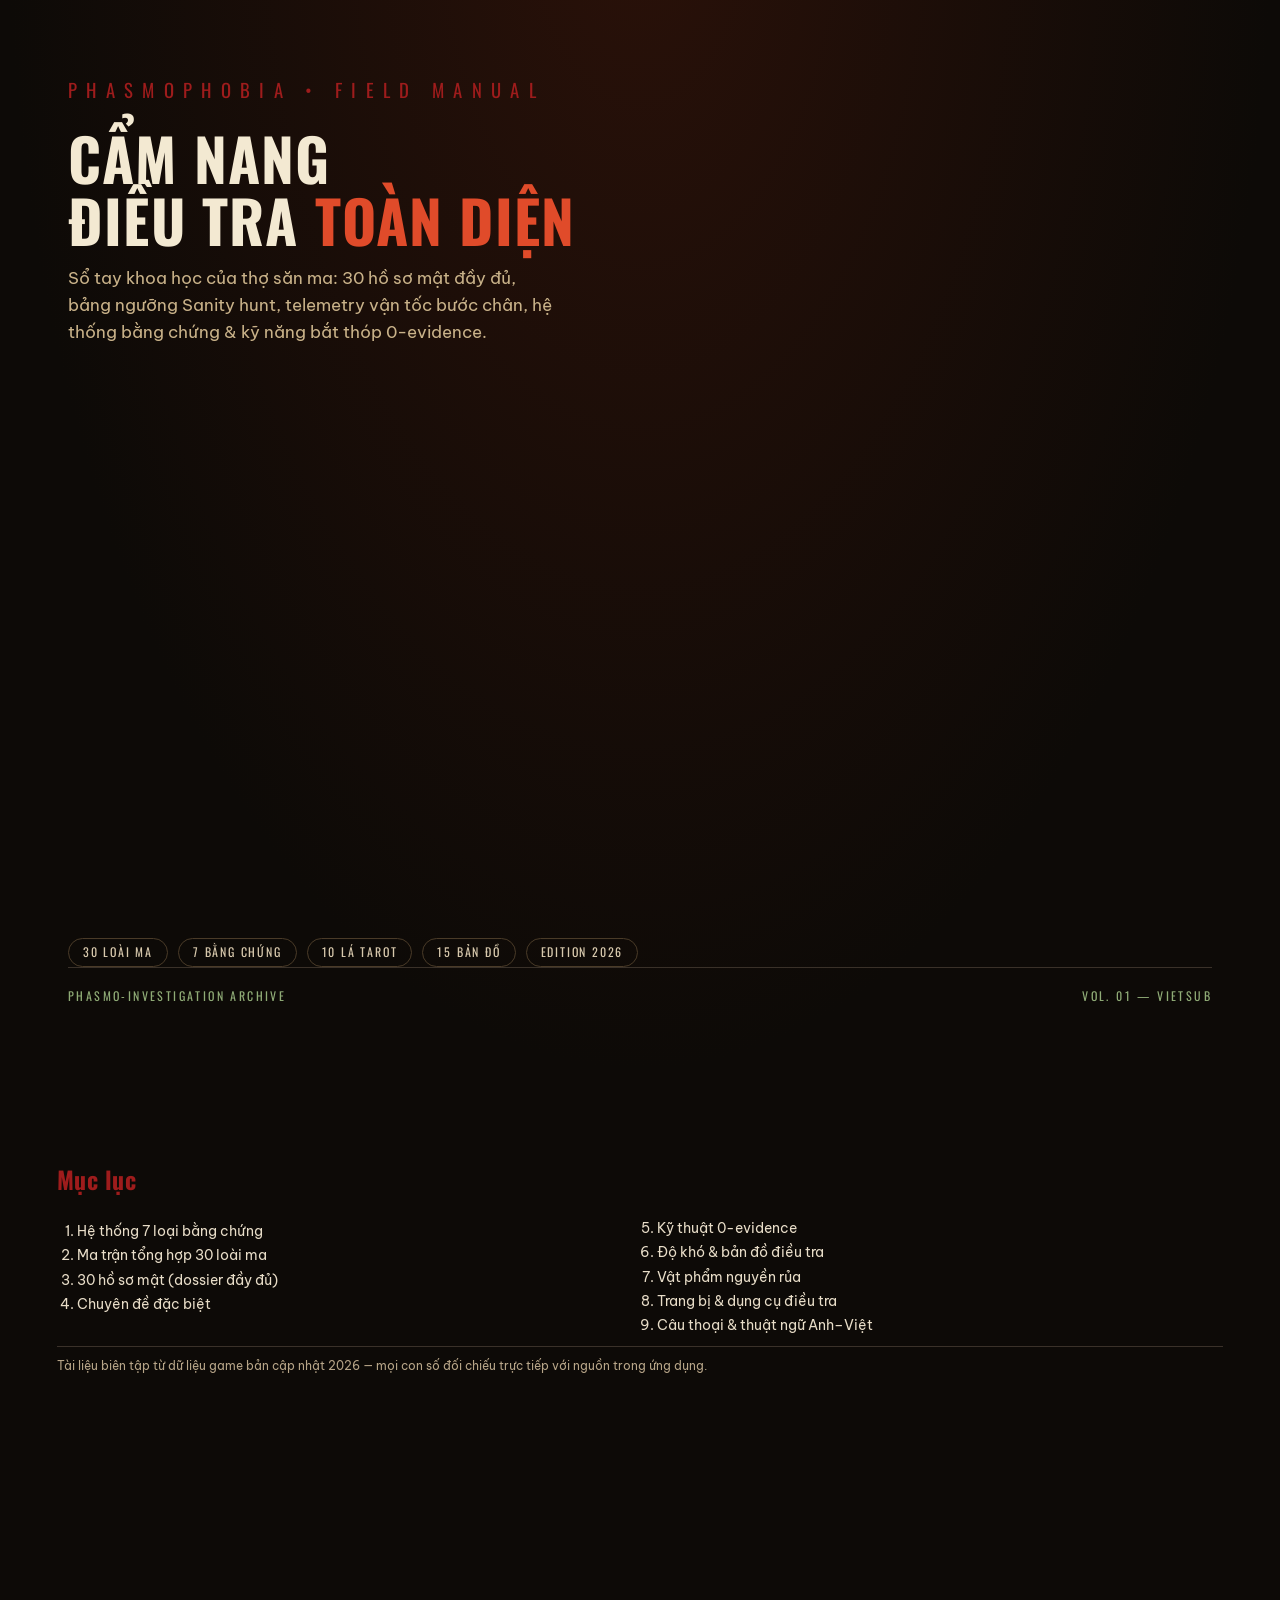
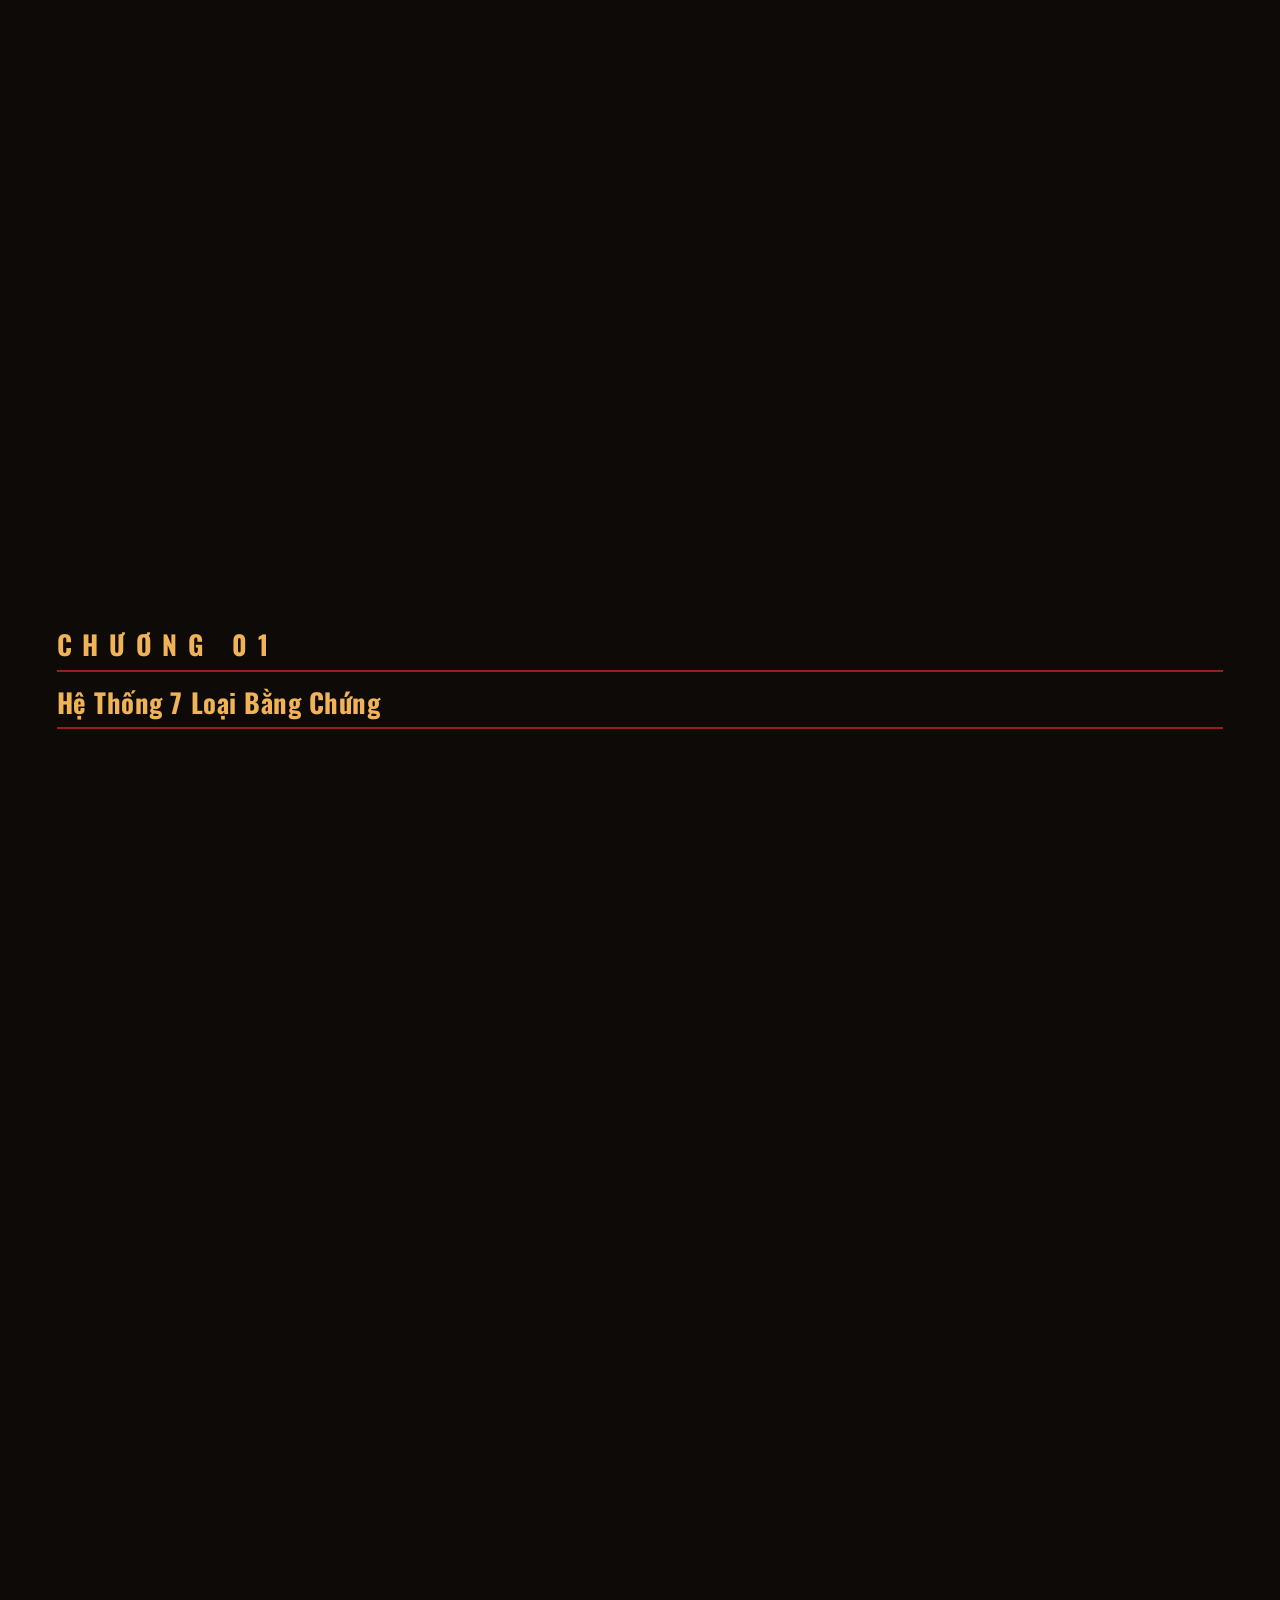
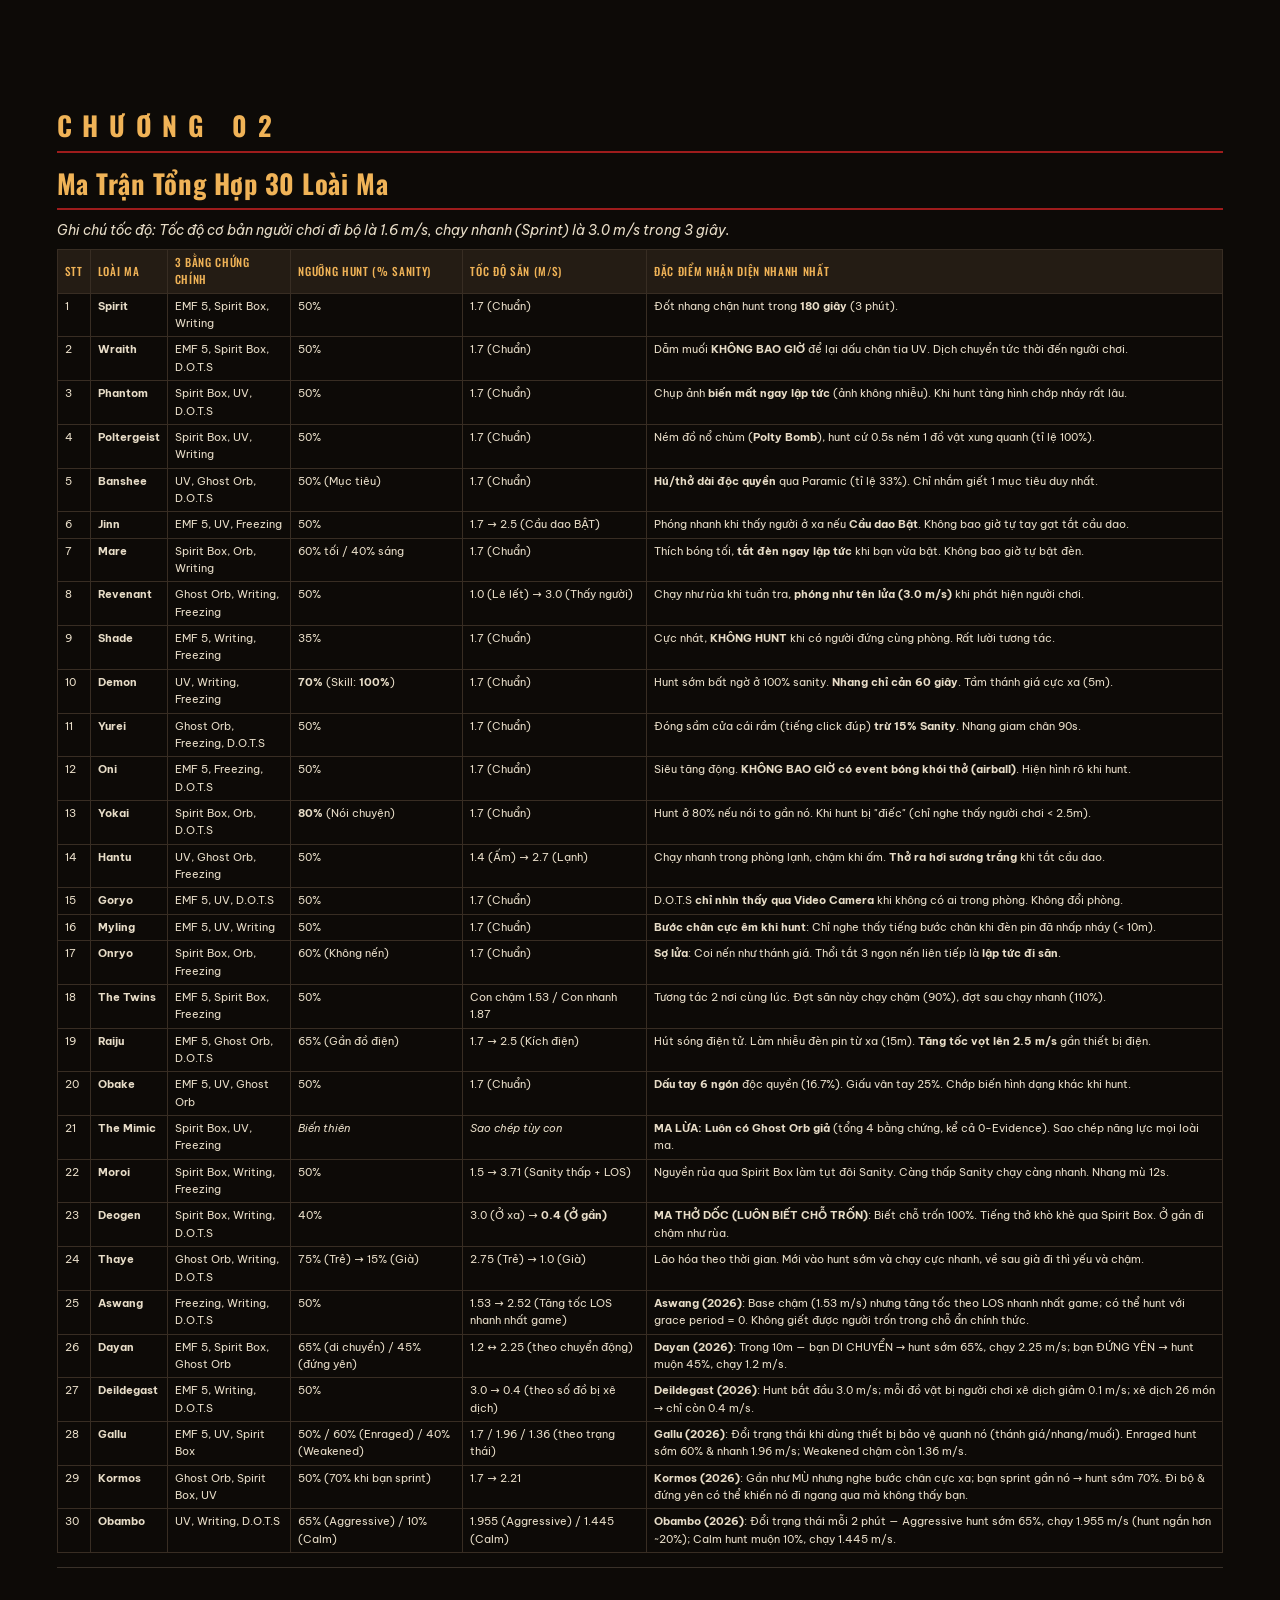
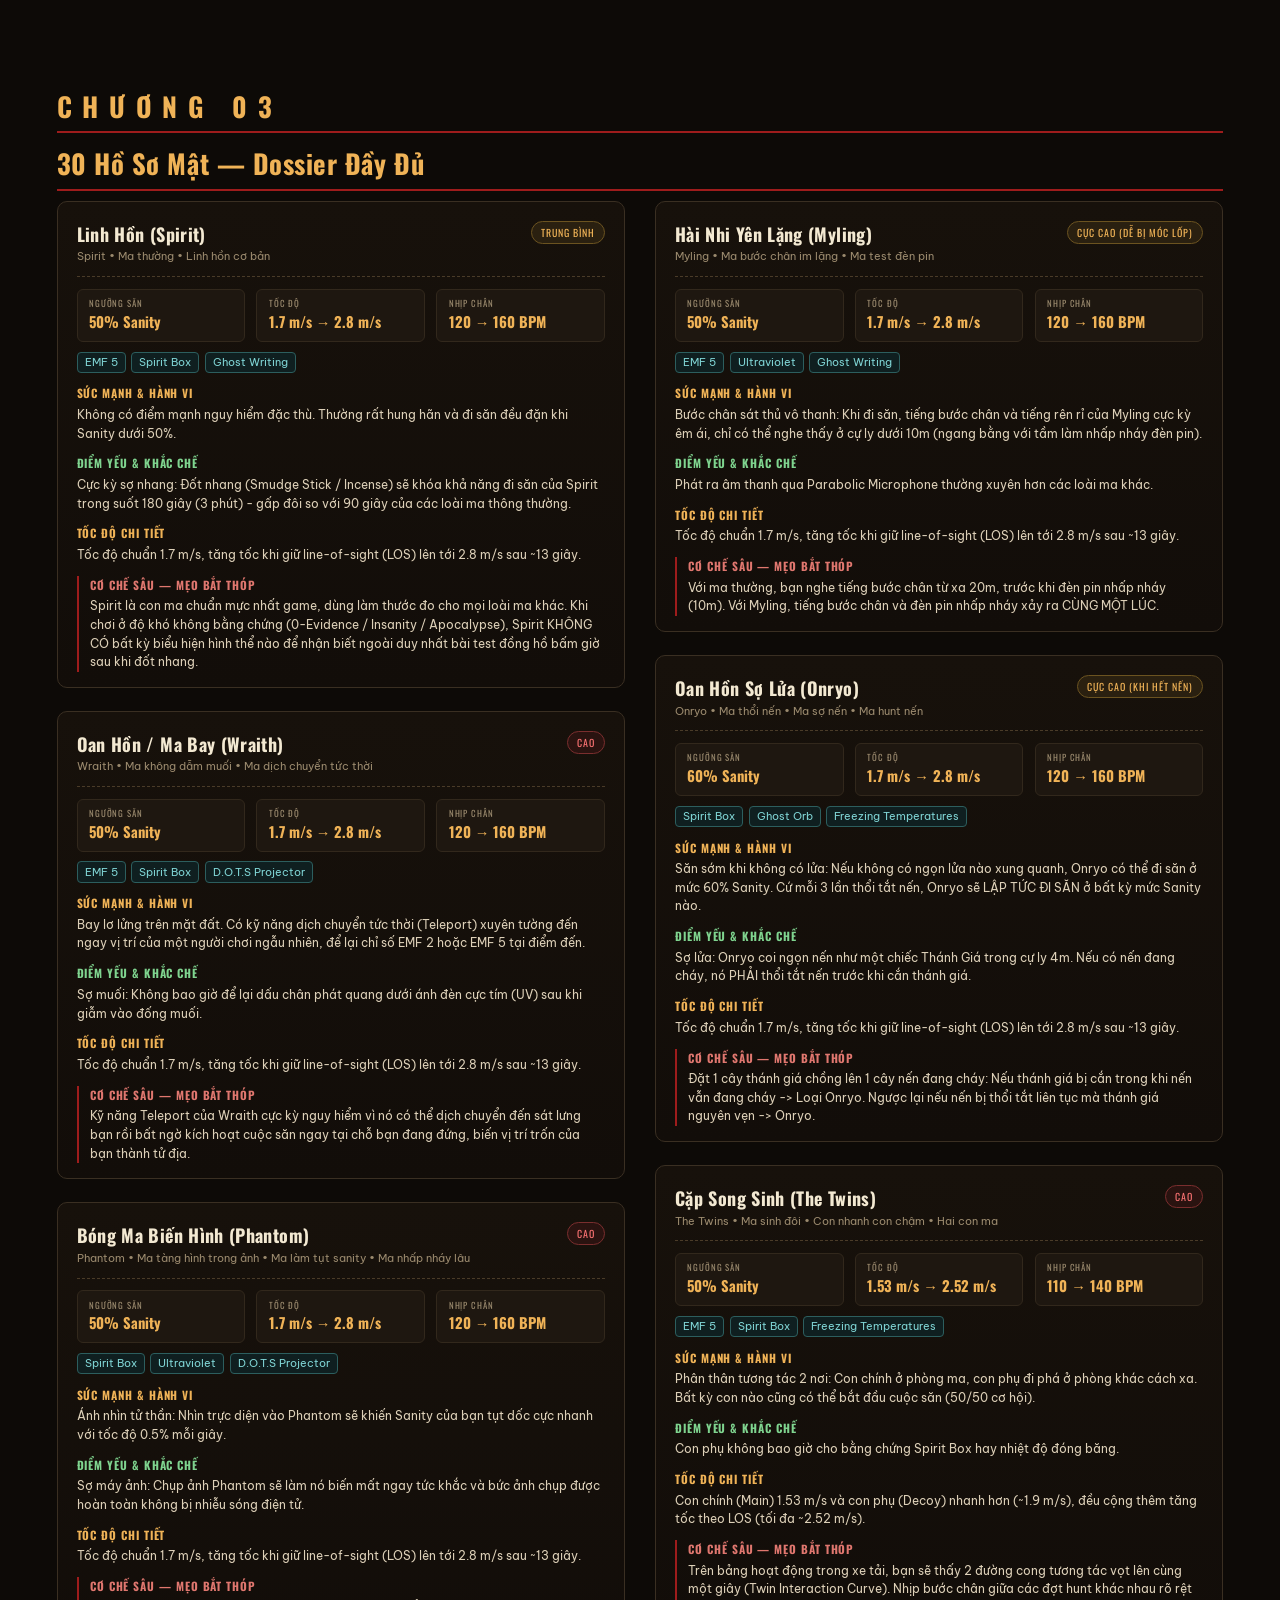
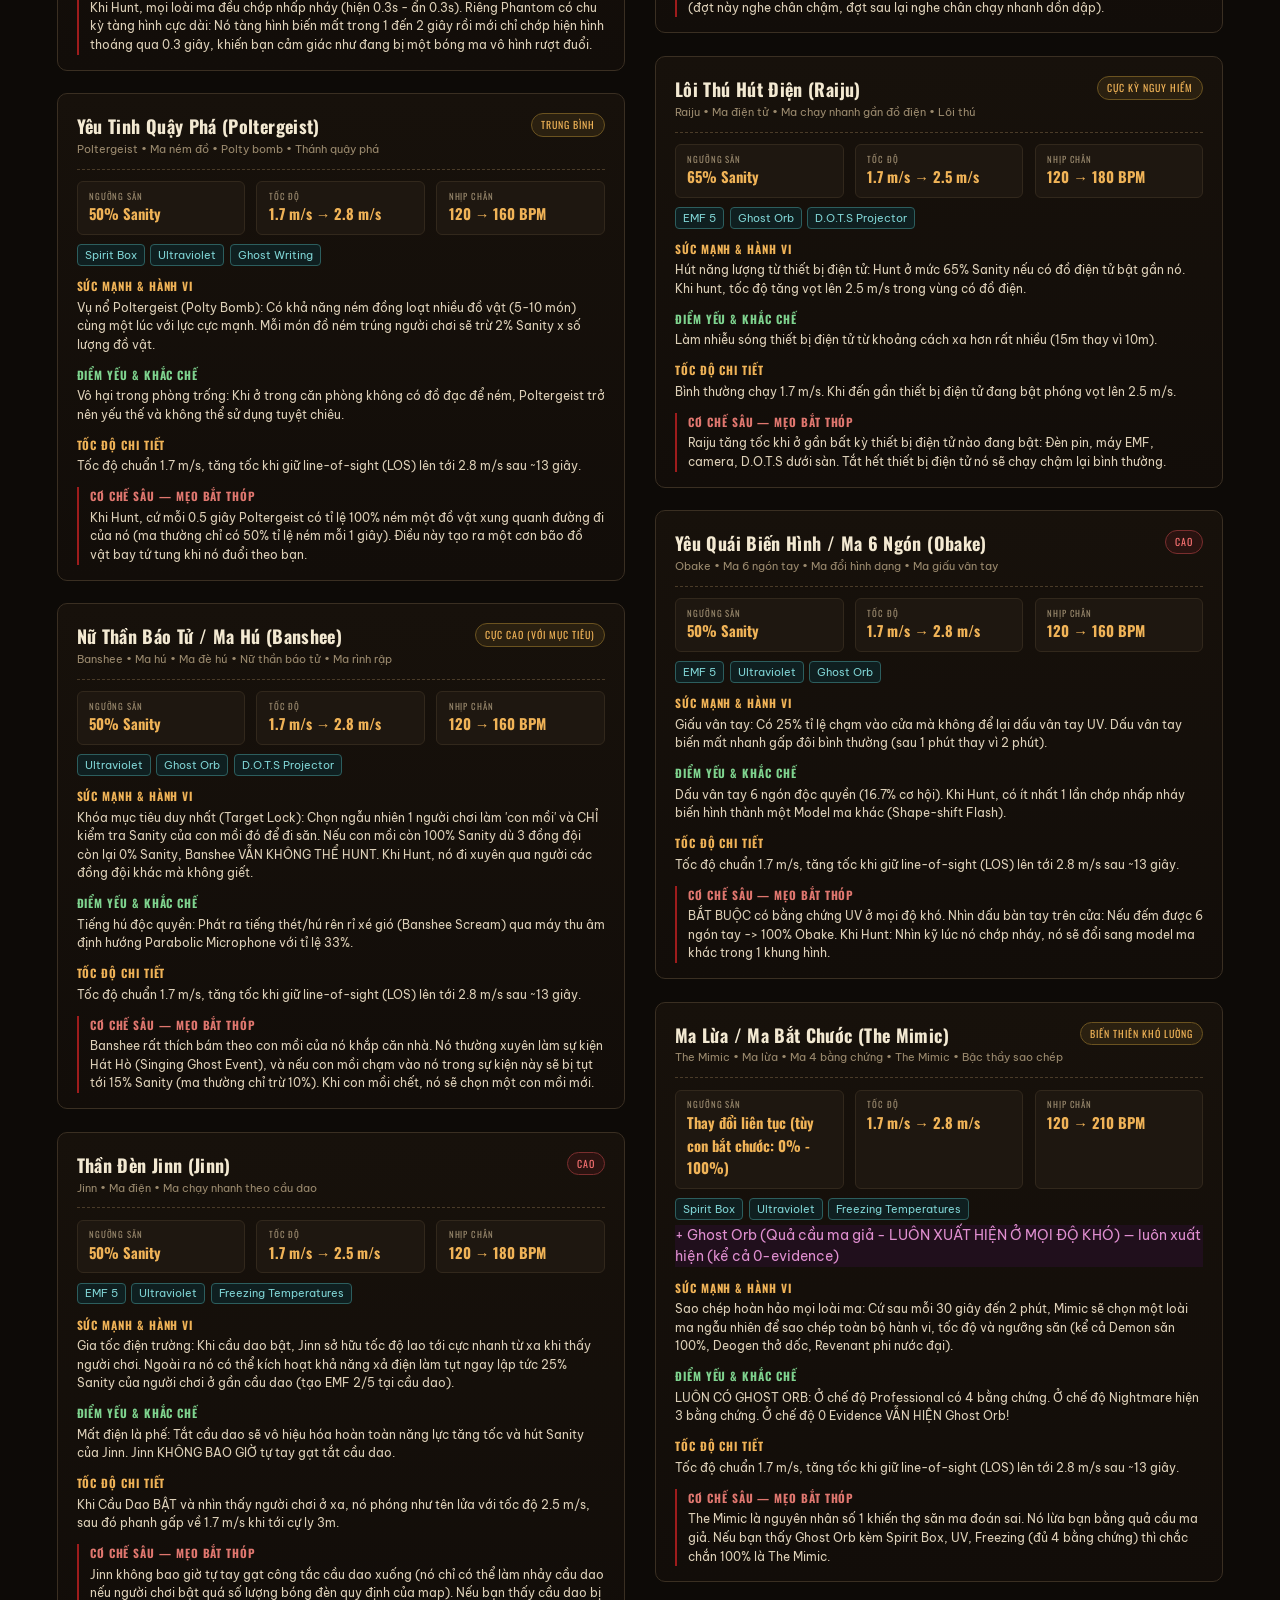
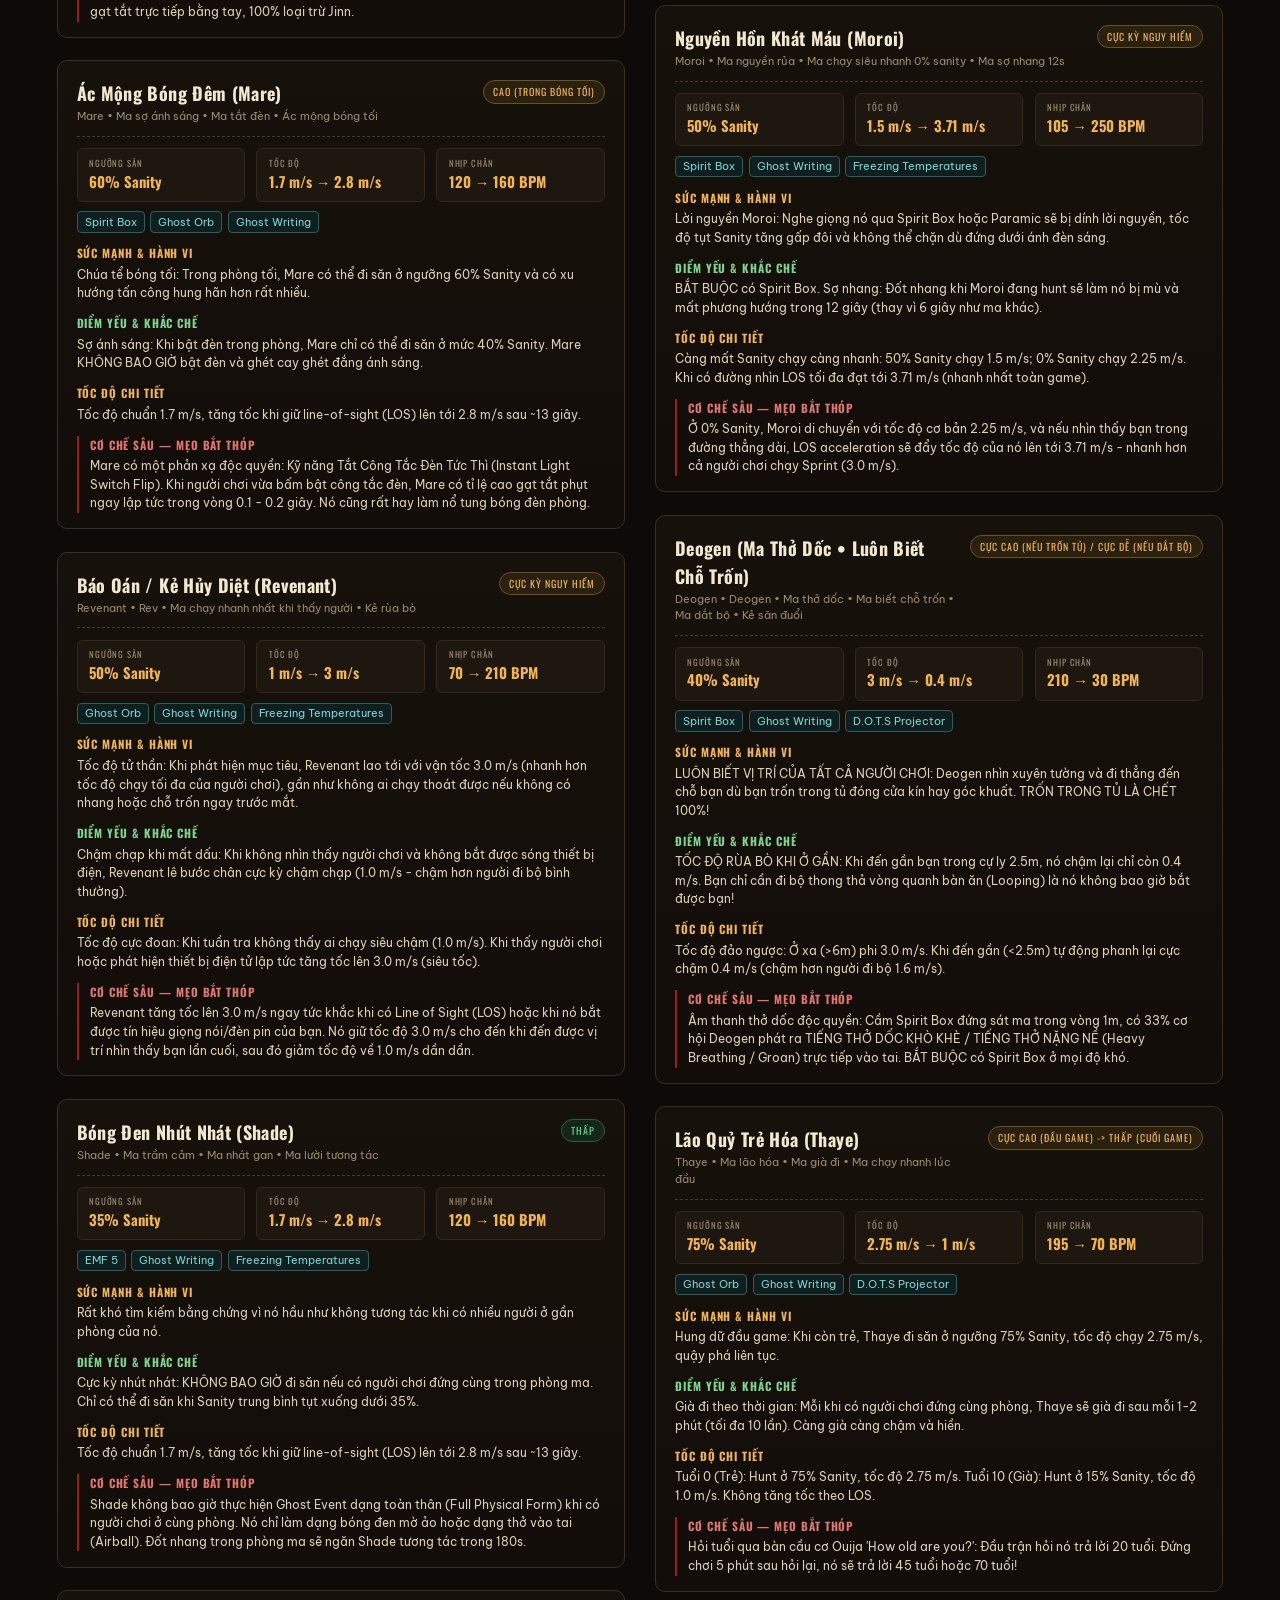
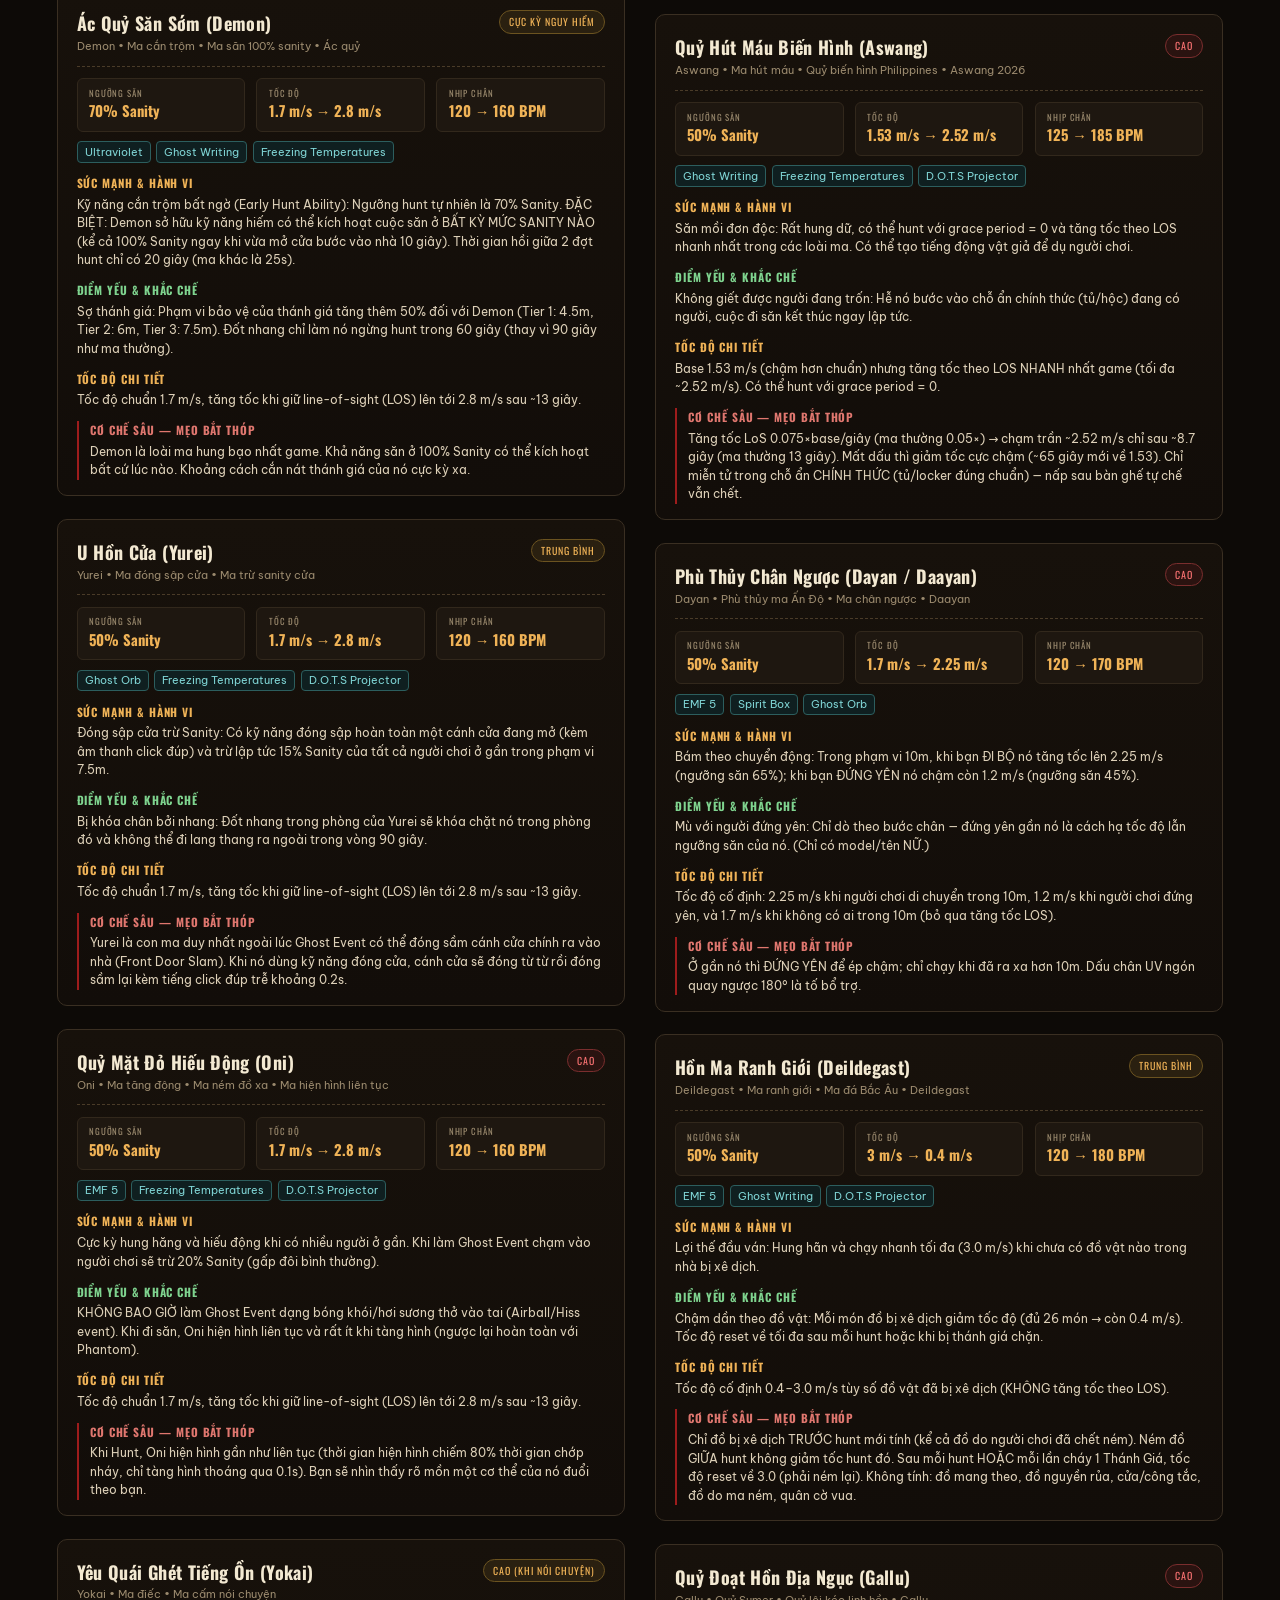
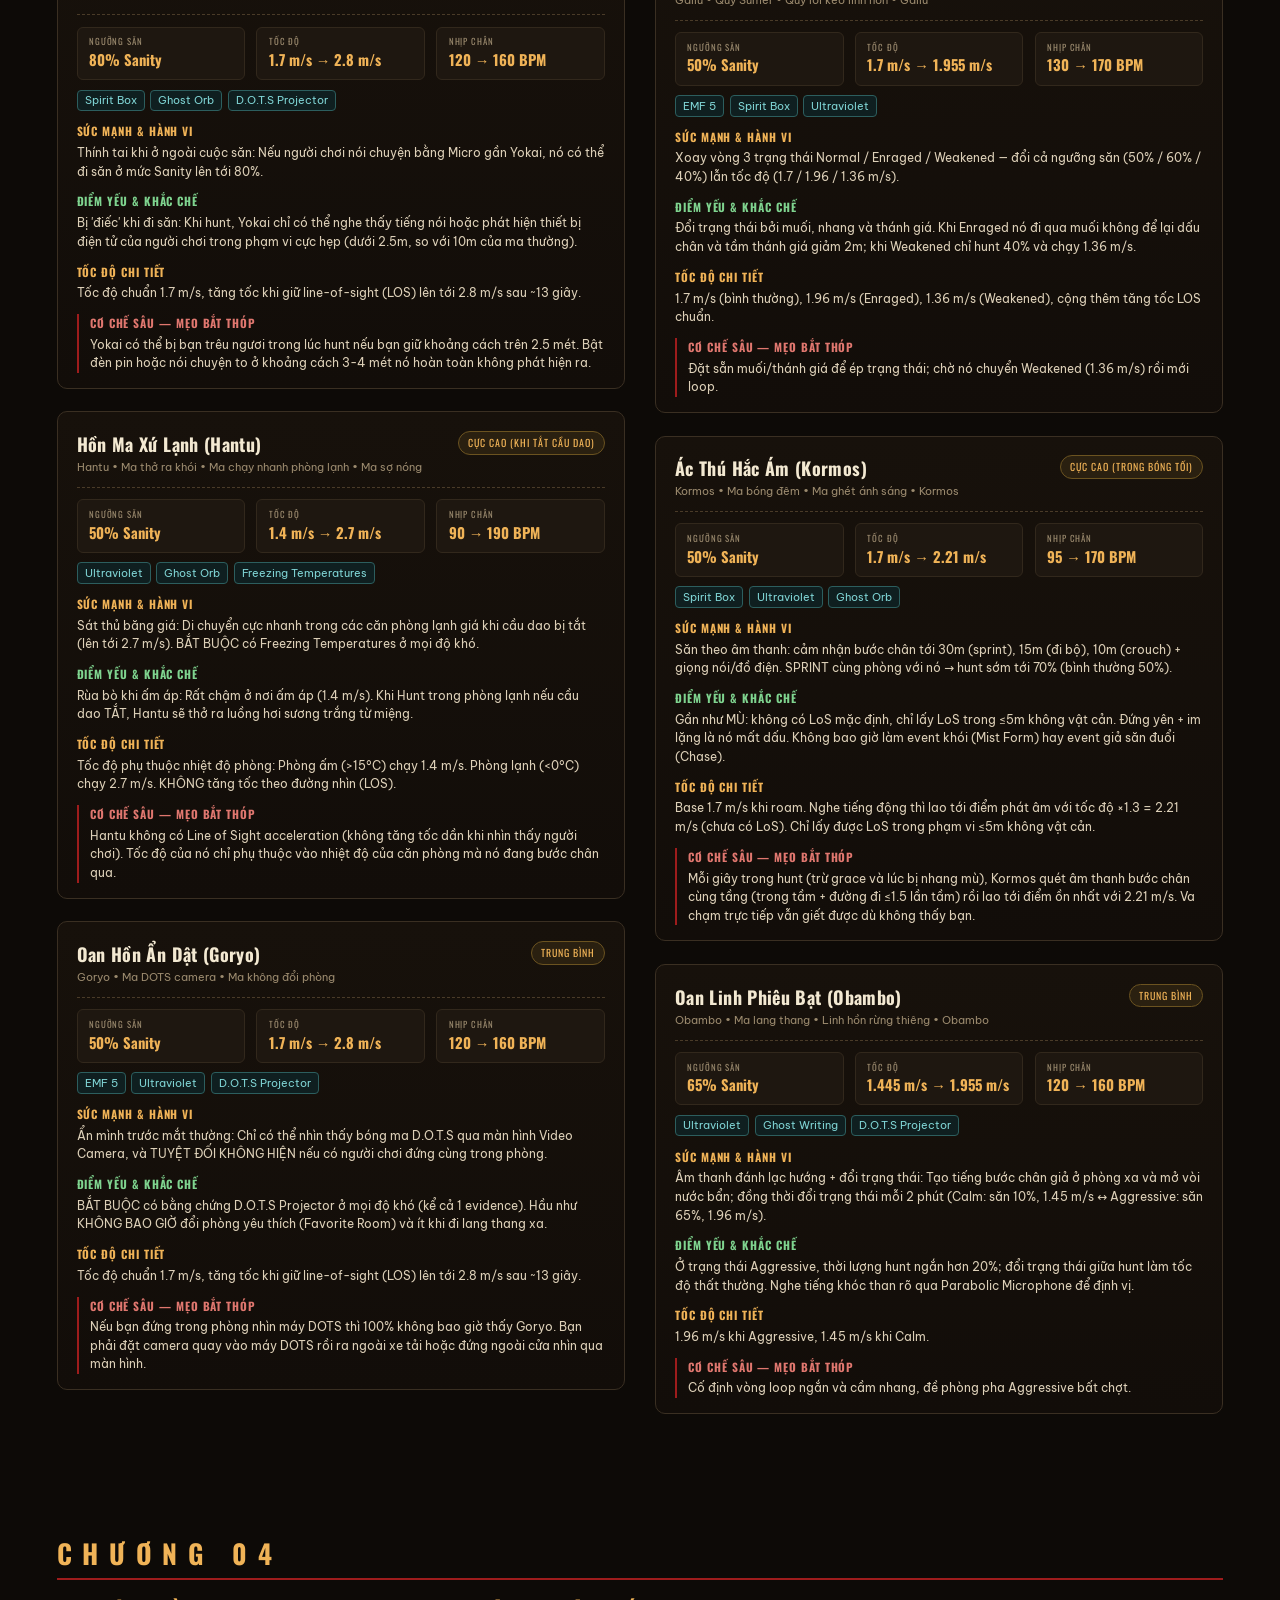
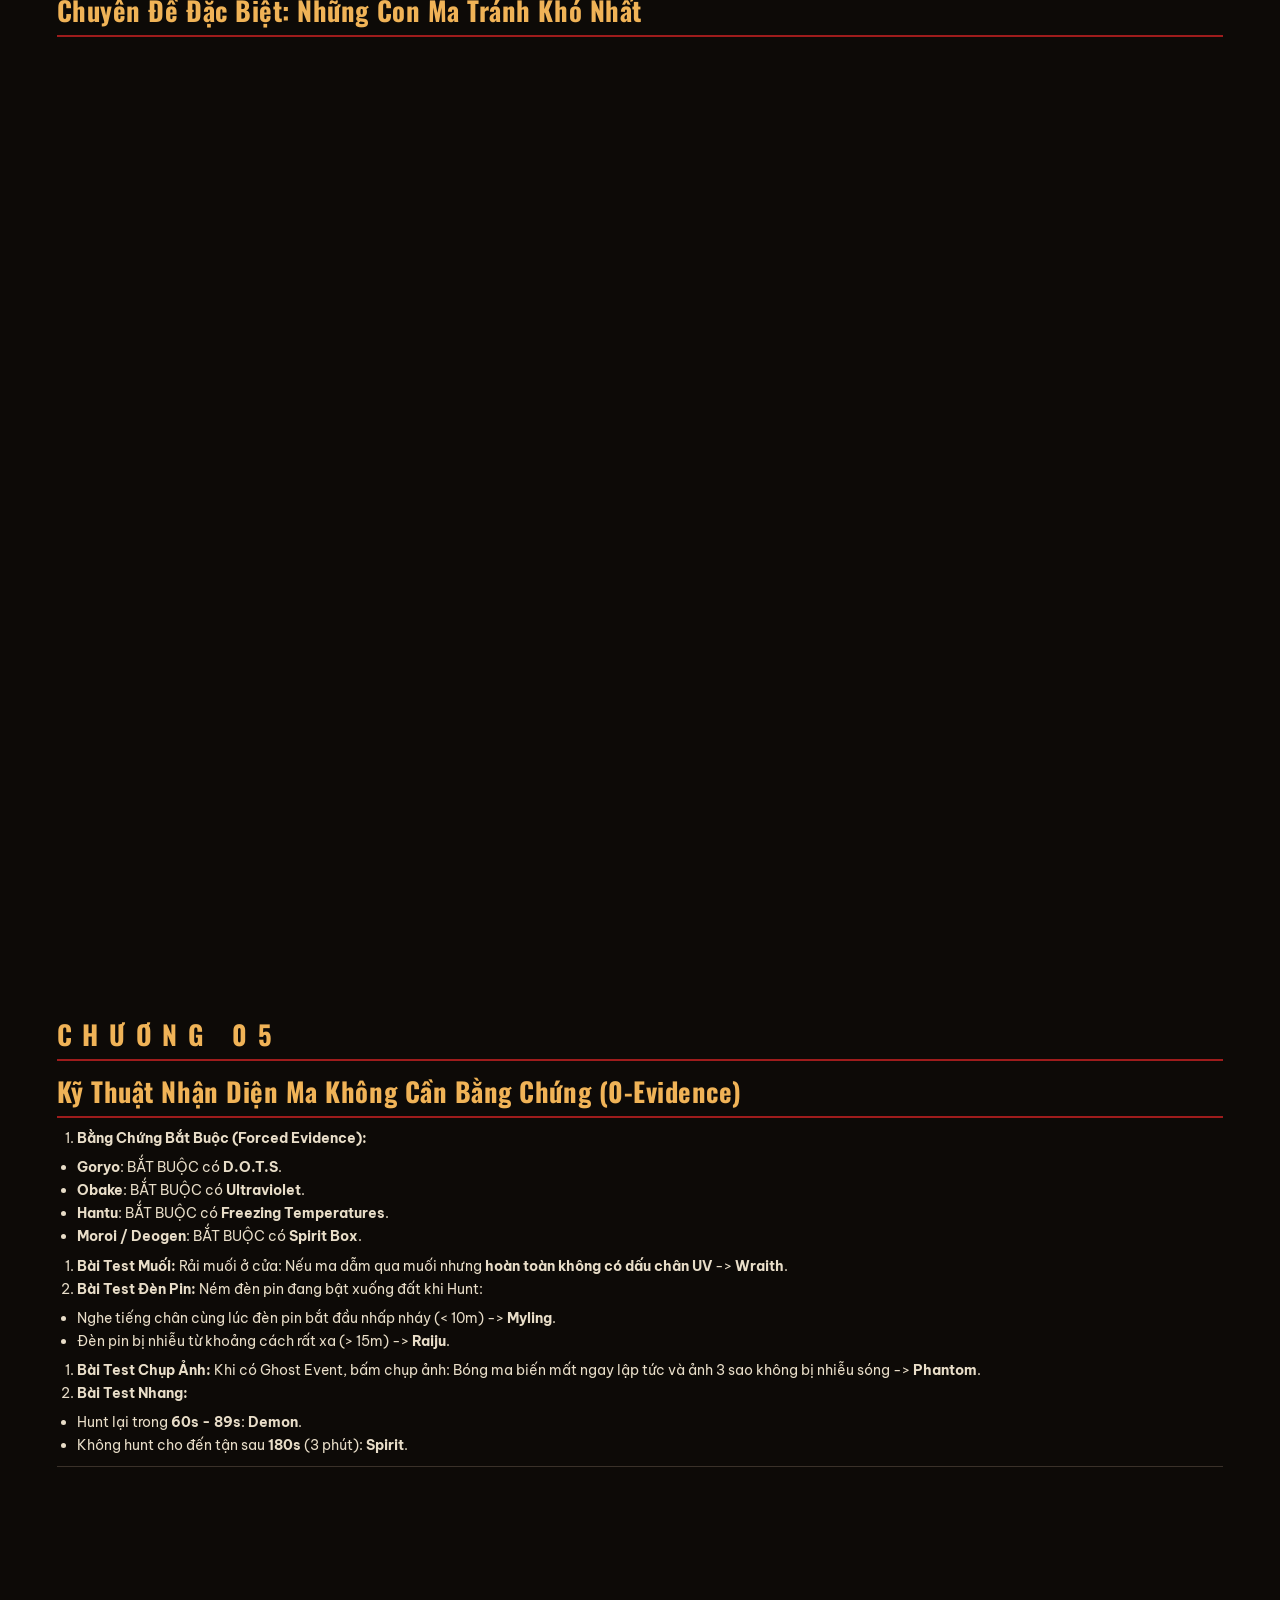
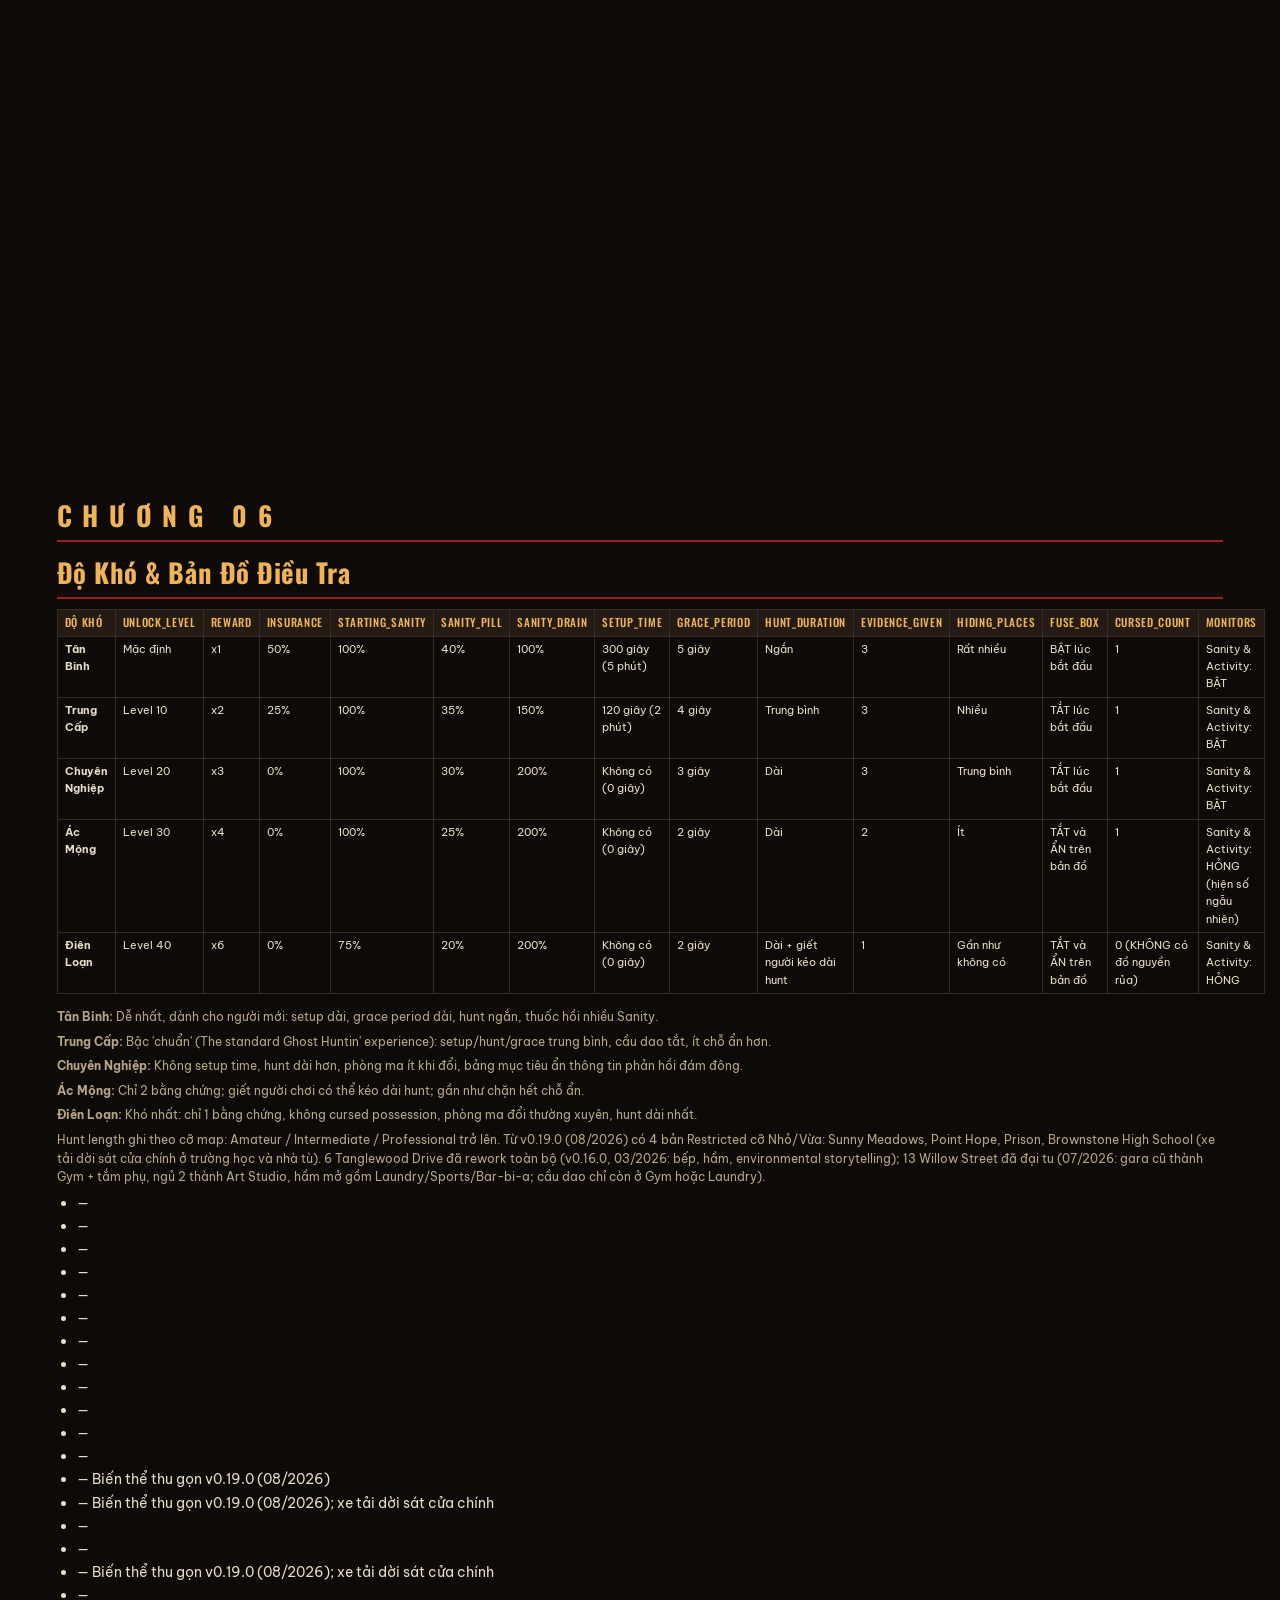
==== commit 30cc368d: "feat(data): doi chieu canon 10/2026 Kormos/Aswang/Deildegast + QoL v0.19-0.19.1 + rebuild book" ====
--- a/book/sach_cam_nang_phasmo.html
+++ b/book/sach_cam_nang_phasmo.html
@@ -469,10 +469,10 @@
       <div><span>Nhịp chân</span><b>125 → 185 BPM</b></div>
     </div>
     <div class="d-ev"><span>Ghost Writing</span><span>Freezing Temperatures</span><span>D.O.T.S Projector</span></div>
-    <div class="d-block"><h4>Sức mạnh &amp; hành vi</h4><p>Săn mồi đơn độc: Rất hung dữ khi người chơi ở một mình. Có khả năng tạo ra âm thanh giả tiếng động vật (chó sủa, mèo kêu, chim vỗ cánh) để dụ người chơi.</p></div>
-    <div class="d-block wk"><h4>Điểm yếu &amp; khắc chế</h4><p>Sợ muối: Khi dẫm lên muối trong lúc hunt, Aswang bị khựng chân lại rít lên đau đớn trong 1.5 giây.</p></div>
+    <div class="d-block"><h4>Sức mạnh &amp; hành vi</h4><p>Săn mồi đơn độc: Rất hung dữ, có thể hunt với grace period = 0 và tăng tốc theo LOS nhanh nhất trong các loài ma. Có thể tạo tiếng động vật giả để dụ người chơi.</p></div>
+    <div class="d-block wk"><h4>Điểm yếu &amp; khắc chế</h4><p>Không giết được người đang trốn: Hễ nó bước vào chỗ ẩn chính thức (tủ/hộc) đang có người, cuộc đi săn kết thúc ngay lập tức.</p></div>
     <div class="d-block"><h4>Tốc độ chi tiết</h4><p>Base 1.53 m/s (chậm hơn chuẩn) nhưng tăng tốc theo LOS NHANH nhất game (tối đa ~2.52 m/s). Có thể hunt với grace period = 0.</p></div>
-    <div class="d-block deep"><h4>Cơ chế sâu — mẹo bắt thóp</h4><p>Rải muối dày ở các cửa thoát hiểm. Khi bị săn, dụ Aswang bước qua đống muối sẽ cho bạn 1.5 giây quý giá để cắt góc thoát thân.</p></div>
+    <div class="d-block deep"><h4>Cơ chế sâu — mẹo bắt thóp</h4><p>Tăng tốc LoS 0.075×base/giây (ma thường 0.05×) → chạm trần ~2.52 m/s chỉ sau ~8.7 giây (ma thường 13 giây). Mất dấu thì giảm tốc cực chậm (~65 giây mới về 1.53). Chỉ miễn tử trong chỗ ẩn CHÍNH THỨC (tủ/locker đúng chuẩn) — nấp sau bàn ghế tự chế vẫn chết.</p></div>
   </article><article class="dossier">
     <div class="d-head">
       <div><h3>Phù Thủy Chân Ngược (Dayan / Daayan)</h3><div class="d-en">Dayan • Phù thủy ma Ấn Độ • Ma chân ngược • Daayan</div></div>
@@ -484,10 +484,10 @@
       <div><span>Nhịp chân</span><b>120 → 170 BPM</b></div>
     </div>
     <div class="d-ev"><span>EMF 5</span><span>Spirit Box</span><span>Ghost Orb</span></div>
-    <div class="d-block"><h4>Sức mạnh &amp; hành vi</h4><p>Ảo ảnh mê hoặc: Làm lệch hướng kim la bàn và di chuyển đồ vật sau lưng người chơi. Dấu chân UV có ngón chân QUAY NGƯỢC 180 ĐỘ!</p></div>
-    <div class="d-block wk"><h4>Điểm yếu &amp; khắc chế</h4><p>Sợ nhìn thẳng: Duy trì giao tiếp mắt (Eye contact) khi nó làm Ghost Event sẽ giảm 50% lượng Sanity bị trừ.</p></div>
+    <div class="d-block"><h4>Sức mạnh &amp; hành vi</h4><p>Bám theo chuyển động: Trong phạm vi 10m, khi bạn ĐI BỘ nó tăng tốc lên 2.25 m/s (ngưỡng săn 65%); khi bạn ĐỨNG YÊN nó chậm còn 1.2 m/s (ngưỡng săn 45%).</p></div>
+    <div class="d-block wk"><h4>Điểm yếu &amp; khắc chế</h4><p>Mù với người đứng yên: Chỉ dò theo bước chân — đứng yên gần nó là cách hạ tốc độ lẫn ngưỡng săn của nó. (Chỉ có model/tên NỮ.)</p></div>
     <div class="d-block"><h4>Tốc độ chi tiết</h4><p>Tốc độ cố định: 2.25 m/s khi người chơi di chuyển trong 10m, 1.2 m/s khi người chơi đứng yên, và 1.7 m/s khi không có ai trong 10m (bỏ qua tăng tốc LOS).</p></div>
-    <div class="d-block deep"><h4>Cơ chế sâu — mẹo bắt thóp</h4><p>Khi Dayan rượt đuổi, nếu bạn vừa đi lùi vừa nhìn thẳng vào nó, nó chỉ chạy 1.7 m/s. Nếu bạn quay lưng chạy trốn, nó phóng vọt lên 2.4 m/s.</p></div>
+    <div class="d-block deep"><h4>Cơ chế sâu — mẹo bắt thóp</h4><p>Ở gần nó thì ĐỨNG YÊN để ép chậm; chỉ chạy khi đã ra xa hơn 10m. Dấu chân UV ngón quay ngược 180° là tố bổ trợ.</p></div>
   </article><article class="dossier">
     <div class="d-head">
       <div><h3>Hồn Ma Ranh Giới (Deildegast)</h3><div class="d-en">Deildegast • Ma ranh giới • Ma đá Bắc Âu • Deildegast</div></div>
@@ -499,10 +499,10 @@
       <div><span>Nhịp chân</span><b>120 → 180 BPM</b></div>
     </div>
     <div class="d-ev"><span>EMF 5</span><span>Ghost Writing</span><span>D.O.T.S Projector</span></div>
-    <div class="d-block"><h4>Sức mạnh &amp; hành vi</h4><p>Luồng hàn khí di động: Tạo ra các dải nhiệt độ âm (-°C) di chuyển dọc theo ngưỡng cửa. Ném đồ kim loại nặng với lực cực mạnh.</p></div>
-    <div class="d-block wk"><h4>Điểm yếu &amp; khắc chế</h4><p>Bị giam hãm bởi ranh giới: Rất khó rời khỏi khu vực phòng ban đầu. Đốt nhang ép nó lùi sâu về tâm phòng 90s.</p></div>
+    <div class="d-block"><h4>Sức mạnh &amp; hành vi</h4><p>Lợi thế đầu ván: Hung hãn và chạy nhanh tối đa (3.0 m/s) khi chưa có đồ vật nào trong nhà bị xê dịch.</p></div>
+    <div class="d-block wk"><h4>Điểm yếu &amp; khắc chế</h4><p>Chậm dần theo đồ vật: Mỗi món đồ bị xê dịch giảm tốc độ (đủ 26 món → còn 0.4 m/s). Tốc độ reset về tối đa sau mỗi hunt hoặc khi bị thánh giá chặn.</p></div>
     <div class="d-block"><h4>Tốc độ chi tiết</h4><p>Tốc độ cố định 0.4–3.0 m/s tùy số đồ vật đã bị xê dịch (KHÔNG tăng tốc theo LOS).</p></div>
-    <div class="d-block deep"><h4>Cơ chế sâu — mẹo bắt thóp</h4><p>Ranh giới căn phòng là vương quốc của nó. Khi ở trong phòng nó tương tác rất mạnh, nhưng khi bạn bước ra khỏi cửa nó sẽ hung hãn hơn.</p></div>
+    <div class="d-block deep"><h4>Cơ chế sâu — mẹo bắt thóp</h4><p>Chỉ đồ bị xê dịch TRƯỚC hunt mới tính (kể cả đồ do người chơi đã chết ném). Ném đồ GIỮA hunt không giảm tốc hunt đó. Sau mỗi hunt HOẶC mỗi lần cháy 1 Thánh Giá, tốc độ reset về 3.0 (phải ném lại). Không tính: đồ mang theo, đồ nguyền rủa, cửa/công tắc, đồ do ma ném, quân cờ vua.</p></div>
   </article><article class="dossier">
     <div class="d-head">
       <div><h3>Quỷ Đoạt Hồn Địa Ngục (Gallu)</h3><div class="d-en">Gallu • Quỷ Sumer • Quỷ lôi kéo linh hồn • Gallu</div></div>
@@ -514,10 +514,10 @@
       <div><span>Nhịp chân</span><b>130 → 170 BPM</b></div>
     </div>
     <div class="d-ev"><span>EMF 5</span><span>Spirit Box</span><span>Ultraviolet</span></div>
-    <div class="d-block"><h4>Sức mạnh &amp; hành vi</h4><p>Săn sớm ở mức 65% Sanity. Có khả năng tạo ra các ảo ảnh phân thân (Ghost Event giả lập 2 bóng đen cùng lúc) làm người chơi hoảng loạn.</p></div>
-    <div class="d-block wk"><h4>Điểm yếu &amp; khắc chế</h4><p>Sợ thánh tích cổ: Cây thánh giá (Crucifix) có phạm vi cản săn tăng thêm 35% đối với Gallu.</p></div>
+    <div class="d-block"><h4>Sức mạnh &amp; hành vi</h4><p>Xoay vòng 3 trạng thái Normal / Enraged / Weakened — đổi cả ngưỡng săn (50% / 60% / 40%) lẫn tốc độ (1.7 / 1.96 / 1.36 m/s).</p></div>
+    <div class="d-block wk"><h4>Điểm yếu &amp; khắc chế</h4><p>Đổi trạng thái bởi muối, nhang và thánh giá. Khi Enraged nó đi qua muối không để lại dấu chân và tầm thánh giá giảm 2m; khi Weakened chỉ hunt 40% và chạy 1.36 m/s.</p></div>
     <div class="d-block"><h4>Tốc độ chi tiết</h4><p>1.7 m/s (bình thường), 1.96 m/s (Enraged), 1.36 m/s (Weakened), cộng thêm tăng tốc LOS chuẩn.</p></div>
-    <div class="d-block deep"><h4>Cơ chế sâu — mẹo bắt thóp</h4><p>Gallu là loài ma hung bạo chuyên tấn công phủ đầu. Cắm thánh giá sớm ở phòng ma là chìa khóa vô hiệu hóa nó.</p></div>
+    <div class="d-block deep"><h4>Cơ chế sâu — mẹo bắt thóp</h4><p>Đặt sẵn muối/thánh giá để ép trạng thái; chờ nó chuyển Weakened (1.36 m/s) rồi mới loop.</p></div>
   </article><article class="dossier">
     <div class="d-head">
       <div><h3>Ác Thú Hắc Ám (Kormos)</h3><div class="d-en">Kormos • Ma bóng đêm • Ma ghét ánh sáng • Kormos</div></div>
@@ -529,10 +529,10 @@
       <div><span>Nhịp chân</span><b>95 → 170 BPM</b></div>
     </div>
     <div class="d-ev"><span>Spirit Box</span><span>Ultraviolet</span><span>Ghost Orb</span></div>
-    <div class="d-block"><h4>Sức mạnh &amp; hành vi</h4><p>Sát thủ bóng đêm: Rất thích dập cầu dao điện. Một khi căn nhà mất điện, Kormos trở thành một cỗ máy săn mồi chạy cực nhanh 2.4 m/s.</p></div>
-    <div class="d-block wk"><h4>Điểm yếu &amp; khắc chế</h4><p>Sợ ánh sáng: Chiếu đèn pin thẳng vào mặt Kormos khi đang hunt sẽ làm chậm tốc độ di chuyển của nó xuống 1.4 m/s.</p></div>
-    <div class="d-block"><h4>Tốc độ chi tiết</h4><p>Base 1.7 m/s; nhanh hơn (tới ~2.21 m/s) khi lao tới điểm phát hiện mà không có LOS.</p></div>
-    <div class="d-block deep"><h4>Cơ chế sâu — mẹo bắt thóp</h4><p>Đèn pin là vũ khí sinh tồn chống lại Kormos. Luôn bật đèn pin chiếu vào hướng nó đuổi theo bạn.</p></div>
+    <div class="d-block"><h4>Sức mạnh &amp; hành vi</h4><p>Săn theo âm thanh: cảm nhận bước chân tới 30m (sprint), 15m (đi bộ), 10m (crouch) + giọng nói/đồ điện. SPRINT cùng phòng với nó → hunt sớm tới 70% (bình thường 50%).</p></div>
+    <div class="d-block wk"><h4>Điểm yếu &amp; khắc chế</h4><p>Gần như MÙ: không có LoS mặc định, chỉ lấy LoS trong ≤5m không vật cản. Đứng yên + im lặng là nó mất dấu. Không bao giờ làm event khói (Mist Form) hay event giả săn đuổi (Chase).</p></div>
+    <div class="d-block"><h4>Tốc độ chi tiết</h4><p>Base 1.7 m/s khi roam. Nghe tiếng động thì lao tới điểm phát âm với tốc độ ×1.3 = 2.21 m/s (chưa có LoS). Chỉ lấy được LoS trong phạm vi ≤5m không vật cản.</p></div>
+    <div class="d-block deep"><h4>Cơ chế sâu — mẹo bắt thóp</h4><p>Mỗi giây trong hunt (trừ grace và lúc bị nhang mù), Kormos quét âm thanh bước chân cùng tầng (trong tầm + đường đi ≤1.5 lần tầm) rồi lao tới điểm ồn nhất với 2.21 m/s. Va chạm trực tiếp vẫn giết được dù không thấy bạn.</p></div>
   </article><article class="dossier">
     <div class="d-head">
       <div><h3>Oan Linh Phiêu Bạt (Obambo)</h3><div class="d-en">Obambo • Ma lang thang • Linh hồn rừng thiêng • Obambo</div></div>
@@ -544,17 +544,17 @@
       <div><span>Nhịp chân</span><b>120 → 160 BPM</b></div>
     </div>
     <div class="d-ev"><span>Ultraviolet</span><span>Ghost Writing</span><span>D.O.T.S Projector</span></div>
-    <div class="d-block"><h4>Sức mạnh &amp; hành vi</h4><p>Âm thanh đánh lạc hướng: Tạo ra âm thanh tiếng bước chân giả ở căn phòng cách xa nơi nó đang đứng. Thích mở vòi nước bẩn đổi màu đen.</p></div>
-    <div class="d-block wk"><h4>Điểm yếu &amp; khắc chế</h4><p>Phát ra tiếng khóc than ai oán rất rõ ràng và thường xuyên qua máy thu âm định hướng Parabolic Microphone.</p></div>
+    <div class="d-block"><h4>Sức mạnh &amp; hành vi</h4><p>Âm thanh đánh lạc hướng + đổi trạng thái: Tạo tiếng bước chân giả ở phòng xa và mở vòi nước bẩn; đồng thời đổi trạng thái mỗi 2 phút (Calm: săn 10%, 1.45 m/s ↔ Aggressive: săn 65%, 1.96 m/s).</p></div>
+    <div class="d-block wk"><h4>Điểm yếu &amp; khắc chế</h4><p>Ở trạng thái Aggressive, thời lượng hunt ngắn hơn 20%; đổi trạng thái giữa hunt làm tốc độ thất thường. Nghe tiếng khóc than rõ qua Parabolic Microphone để định vị.</p></div>
     <div class="d-block"><h4>Tốc độ chi tiết</h4><p>1.96 m/s khi Aggressive, 1.45 m/s khi Calm.</p></div>
-    <div class="d-block deep"><h4>Cơ chế sâu — mẹo bắt thóp</h4><p>Đừng để bị lừa bởi tiếng chân giả ở phòng khác. Hãy tin tưởng máy đo EMF và Paramic để định vị phòng thực sự của nó.</p></div>
+    <div class="d-block deep"><h4>Cơ chế sâu — mẹo bắt thóp</h4><p>Cố định vòng loop ngắn và cầm nhang, đề phòng pha Aggressive bất chợt.</p></div>
   </article></div>
 </section>
 <section class="page chapter"><h2 class="ch-num">CHƯƠNG 04</h2><h2>Chuyên Đề Đặc Biệt: Những Con Ma Tránh Khó Nhất</h2></section>
 <section class="page chapter"><h2 class="ch-num">CHƯƠNG 05</h2><h2>Kỹ Thuật Nhận Diện Ma Không Cần Bằng Chứng (0-Evidence)</h2><ol><li><strong>Bằng Chứng Bắt Buộc (Forced Evidence):</strong></li></ol><ul><li><strong>Goryo</strong>: BẮT BUỘC có <strong>D.O.T.S</strong>.</li><li><strong>Obake</strong>: BẮT BUỘC có <strong>Ultraviolet</strong>.</li><li><strong>Hantu</strong>: BẮT BUỘC có <strong>Freezing Temperatures</strong>.</li><li><strong>Moroi / Deogen</strong>: BẮT BUỘC có <strong>Spirit Box</strong>.</li></ul><ol><li><strong>Bài Test Muối:</strong> Rải muối ở cửa: Nếu ma dẫm qua muối nhưng <strong>hoàn toàn không có dấu chân UV</strong> -&gt; <strong>Wraith</strong>.</li><li><strong>Bài Test Đèn Pin:</strong> Ném đèn pin đang bật xuống đất khi Hunt:</li></ol><ul><li>Nghe tiếng chân cùng lúc đèn pin bắt đầu nhấp nháy (&lt; 10m) -&gt; <strong>Myling</strong>.</li><li>Đèn pin bị nhiễu từ khoảng cách rất xa (&gt; 15m) -&gt; <strong>Raiju</strong>.</li></ul><ol><li><strong>Bài Test Chụp Ảnh:</strong> Khi có Ghost Event, bấm chụp ảnh: Bóng ma biến mất ngay lập tức và ảnh 3 sao không bị nhiễu sóng -&gt; <strong>Phantom</strong>.</li><li><strong>Bài Test Nhang:</strong></li></ol><ul><li>Hunt lại trong <strong>60s - 89s</strong>: <strong>Demon</strong>.</li><li>Không hunt cho đến tận sau <strong>180s</strong> (3 phút): <strong>Spirit</strong>.</li></ul><hr></section>
 <section class="page chapter"><h2 class="ch-num">CHƯƠNG 06</h2><h2>Độ Khó &amp; Bản Đồ Điều Tra</h2><table><thead><tr><th>Độ khó</th><th>unlock_level</th><th>reward</th><th>insurance</th><th>starting_sanity</th><th>sanity_pill</th><th>sanity_drain</th><th>setup_time</th><th>grace_period</th><th>hunt_duration</th><th>evidence_given</th><th>hiding_places</th><th>fuse_box</th><th>cursed_count</th><th>monitors</th></tr></thead>
 <tbody><tr><td><b>Tân Binh</b></td><td>Mặc định</td><td>x1</td><td>50%</td><td>100%</td><td>40%</td><td>100%</td><td>300 giây (5 phút)</td><td>5 giây</td><td>Ngắn</td><td>3</td><td>Rất nhiều</td><td>BẬT lúc bắt đầu</td><td>1</td><td>Sanity &amp; Activity: BẬT</td></tr><tr><td><b>Trung Cấp</b></td><td>Level 10</td><td>x2</td><td>25%</td><td>100%</td><td>35%</td><td>150%</td><td>120 giây (2 phút)</td><td>4 giây</td><td>Trung bình</td><td>3</td><td>Nhiều</td><td>TẮT lúc bắt đầu</td><td>1</td><td>Sanity &amp; Activity: BẬT</td></tr><tr><td><b>Chuyên Nghiệp</b></td><td>Level 20</td><td>x3</td><td>0%</td><td>100%</td><td>30%</td><td>200%</td><td>Không có (0 giây)</td><td>3 giây</td><td>Dài</td><td>3</td><td>Trung bình</td><td>TẮT lúc bắt đầu</td><td>1</td><td>Sanity &amp; Activity: BẬT</td></tr><tr><td><b>Ác Mộng</b></td><td>Level 30</td><td>x4</td><td>0%</td><td>100%</td><td>25%</td><td>200%</td><td>Không có (0 giây)</td><td>2 giây</td><td>Dài</td><td>2</td><td>Ít</td><td>TẮT và ẨN trên bản đồ</td><td>1</td><td>Sanity &amp; Activity: HỎNG (hiện số ngẫu nhiên)</td></tr><tr><td><b>Điên Loạn</b></td><td>Level 40</td><td>x6</td><td>0%</td><td>75%</td><td>20%</td><td>200%</td><td>Không có (0 giây)</td><td>2 giây</td><td>Dài + giết người kéo dài hunt</td><td>1</td><td>Gần như không có</td><td>TẮT và ẨN trên bản đồ</td><td>0 (KHÔNG có đồ nguyền rủa)</td><td>Sanity &amp; Activity: HỎNG</td></tr></tbody></table>
-<p class="note"><b>Tân Binh:</b> Dễ nhất, dành cho người mới: setup dài, grace period dài, hunt ngắn, thuốc hồi nhiều Sanity.</p><p class="note"><b>Trung Cấp:</b> Bậc 'chuẩn' (The standard Ghost Huntin' experience): setup/hunt/grace trung bình, cầu dao tắt, ít chỗ ẩn hơn.</p><p class="note"><b>Chuyên Nghiệp:</b> Không setup time, hunt dài hơn, phòng ma ít khi đổi, bảng mục tiêu ẩn thông tin phản hồi đám đông.</p><p class="note"><b>Ác Mộng:</b> Chỉ 2 bằng chứng; giết người chơi có thể kéo dài hunt; gần như chặn hết chỗ ẩn.</p><p class="note"><b>Điên Loạn:</b> Khó nhất: chỉ 1 bằng chứng, không cursed possession, phòng ma đổi thường xuyên, hunt dài nhất.</p><p class="note">Hunt length ghi theo cỡ map: Amateur / Intermediate / Professional trở lên. Nhiều map còn có bản Restricted nhỏ hơn.</p><ul><li><b></b> — </li><li><b></b> — </li><li><b></b> — </li><li><b></b> — </li><li><b></b> — </li><li><b></b> — </li><li><b></b> — </li><li><b></b> — </li><li><b></b> — </li><li><b></b> — </li><li><b></b> — </li><li><b></b> — </li><li><b></b> — </li><li><b></b> — </li><li><b></b> — </li></ul></section>
+<p class="note"><b>Tân Binh:</b> Dễ nhất, dành cho người mới: setup dài, grace period dài, hunt ngắn, thuốc hồi nhiều Sanity.</p><p class="note"><b>Trung Cấp:</b> Bậc 'chuẩn' (The standard Ghost Huntin' experience): setup/hunt/grace trung bình, cầu dao tắt, ít chỗ ẩn hơn.</p><p class="note"><b>Chuyên Nghiệp:</b> Không setup time, hunt dài hơn, phòng ma ít khi đổi, bảng mục tiêu ẩn thông tin phản hồi đám đông.</p><p class="note"><b>Ác Mộng:</b> Chỉ 2 bằng chứng; giết người chơi có thể kéo dài hunt; gần như chặn hết chỗ ẩn.</p><p class="note"><b>Điên Loạn:</b> Khó nhất: chỉ 1 bằng chứng, không cursed possession, phòng ma đổi thường xuyên, hunt dài nhất.</p><p class="note">Hunt length ghi theo cỡ map: Amateur / Intermediate / Professional trở lên. Từ v0.19.0 (08/2026) có 4 bản Restricted cỡ Nhỏ/Vừa: Sunny Meadows, Point Hope, Prison, Brownstone High School (xe tải dời sát cửa chính ở trường học và nhà tù). 6 Tanglewood Drive đã rework toàn bộ (v0.16.0, 03/2026: bếp, hầm, environmental storytelling); 13 Willow Street đã đại tu (07/2026: gara cũ thành Gym + tắm phụ, ngủ 2 thành Art Studio, hầm mở gồm Laundry/Sports/Bar-bi-a; cầu dao chỉ còn ở Gym hoặc Laundry).</p><ul><li><b></b> — </li><li><b></b> — </li><li><b></b> — </li><li><b></b> — </li><li><b></b> — </li><li><b></b> — </li><li><b></b> — </li><li><b></b> — </li><li><b></b> — </li><li><b></b> — </li><li><b></b> — </li><li><b></b> — </li><li><b></b> — Biến thể thu gọn v0.19.0 (08/2026)</li><li><b></b> — Biến thể thu gọn v0.19.0 (08/2026); xe tải dời sát cửa chính</li><li><b></b> — </li><li><b></b> — </li><li><b></b> — Biến thể thu gọn v0.19.0 (08/2026); xe tải dời sát cửa chính</li><li><b></b> — </li></ul></section>
 <section class="page chapter"><h2 class="ch-num">CHƯƠNG 07</h2><h2>Vật Phẩm Nguyền Rủa (Cursed Possessions)</h2><h3>Bộ Bài Tarot Ma Quái — 10 lá &amp; màu lửa</h3><div class="tarot-grid"><div class="tarot"><img src="../assets/tarot/sun.jpg" alt=""><div><b>Mặt Trời (The Sun)</b><span>Vàng cam rực rỡ</span><p>Hồi phục Sanity của người rút lên 100% ngay lập tức.</p></div></div><div class="tarot"><img src="../assets/tarot/moon.jpg" alt=""><div><b>Mặt Trăng (The Moon)</b><span>Trắng bạc / Xanh nhạt</span><p>Hạ Sanity của người rút xuống 0% ngay lập tức.</p></div></div><div class="tarot"><img src="../assets/tarot/tower.jpg" alt=""><div><b>Tòa Tháp (The Tower)</b><span>Xanh da trời</span><p>Ép ma thực hiện một tương tác mạnh (ném đồ, gõ cửa...) và tăng hoạt tính ma trong 20 giây.</p></div></div><div class="tarot"><img src="../assets/tarot/wheel_of_fortune.jpg" alt=""><div><b>Vòng Quay May Mắn (The Wheel of Fortune)</b><span>Xanh lá (+25% Sanity) hoặc Đỏ rực (-25% Sanity)</span><p>Nếu cháy lửa xanh lá cây: Tăng 25% Sanity. Nếu cháy lửa đỏ: Trừ 25% Sanity của người rút.</p></div></div><div class="tarot"><img src="../assets/tarot/devil.jpg" alt=""><div><b>Ác Quỷ (The Devil)</b><span>Đỏ thẫm</span><p>Kích hoạt sự kiện Ghost Event ngay tại vị trí người rút bài gần ma nhất.</p></div></div><div class="tarot"><img src="../assets/tarot/death.jpg" alt=""><div><b>Tử Thần (Death)</b><span>Tím đen u ám</span><p>KÍCH HOẠT CUỘC ĐI SĂN NGUYỀN RỦA (Cursed Hunt) ngay lập tức! Thời gian chuẩn bị chỉ 1 giây.</p></div></div><div class="tarot"><img src="../assets/tarot/hermit.jpg" alt=""><div><b>Ẩn Sĩ (The Hermit)</b><span>Ngọc lam nhạt</span><p>Dịch chuyển ma về phòng yêu thích và khóa chân ma trong phòng đó trong 1 phút (không thể đi săn hoặc rời phòng).</p></div></div><div class="tarot"><img src="../assets/tarot/high_priestess.jpg" alt=""><div><b>Nữ Đại Tư Tế (The High Priestess)</b><span>Vàng kim nhạt</span><p>HỒI SINH 1 đồng đội đã chết ngẫu nhiên tại vị trí xác chết. Nếu chưa có ai chết, lá bài này sẽ dự trữ mạng: người tiếp theo bị siết cổ sẽ được hồi sinh lập tức!</p></div></div><div class="tarot"><img src="../assets/tarot/hanged_man.jpg" alt=""><div><b>Kẻ Treo Cổ (The Hanged Man)</b><span>Không cháy (bay lên rồi biến mất)</span><p>GIẾT CHẾT NGƯỜI RÚT BÀI NGAY TỨC THÌ! Không có cách nào ngăn cản.</p></div></div><div class="tarot"><img src="../assets/tarot/fool.jpg" alt=""><div><b>Kẻ Ngốc (The Fool)</b><span>Hồng nhạt</span><p>Lá bài bịp bợm: Ban đầu hiện ra một lá bài khác (VD The Sun, Death...), nhưng sau 0.5s biến thành The Fool và HỦY BỎ hoàn toàn hiệu ứng của lá bài đó.</p></div></div></div><h3>Các vật phẩm nguyền rủa còn lại</h3><div class="tool"><h3>Bàn Cầu Cơ <small>Ouija Board</small></h3><p>Đặt xuống đất hoặc cầm trên tay, bấm chuột phải để đặt con cơ lên bàn. Hỏi các câu hỏi tiếng Anh để lấy thông tin. BẮT BUỘC nói 'Goodbye' trước khi bỏ đi!</p></div><div class="tool"><h3>Bàn Tay Khỉ <small>Monkey Paw</small></h3><p>Ban cho người chơi một số điều ước tùy độ khó. Mỗi điều ước mang lại lợi ích lớn nhưng luôn kèm PHẢN PHỆ. Mỗi ngón tay ứng với 1 điều ước; ước xong một ngón sẽ gập xuống, gập hết cả bàn tay là hết lượt.</p></div><div class="tool"><h3>Gương Ma Ám <small>Haunted Mirror</small></h3><p>Nhìn vào gương để thấy góc nhìn trực tiếp bên trong căn phòng ma yêu thích (Favorite Room).</p></div><div class="tool"><h3>Hộp Nhạc Ma Quái <small>Music Box</small></h3><p>Lên dây cót và thả xuống đất hoặc cầm trên tay. Hộp nhạc phát ra giai điệu ru êm ái khiến con ma hát theo từ xa.</p></div><div class="tool"><h3>Búp Bê Voodoo <small>Voodoo Doll</small></h3><p>Có 10 cây kim cắm trên thân. Bấm chuột phải để ghim 1 cây kim ngẫu nhiên vào sâu trong búp bê.</p></div><div class="tool"><h3>Vòng Tròn Triệu Hồi <small>Summoning Circle</small></h3><p>Vòng tròn vẽ bằng máu trên sàn nhà với 5 ngọn nến đỏ xung quanh. Dùng bật lửa/diêm để thắp từng ngọn nến.</p></div></section>
 <section class="page chapter"><h2 class="ch-num">CHƯƠNG 08</h2><h2>Trang Bị &amp; Dụng Cụ Điều Tra</h2><div class="tool"><h3>Máy Dò EMF <small>EMF Reader — Bằng chứng (Evidence Tool)</small></h3>
     <div class="tier"><b>Tier 1</b> Máy Đo Cơ Analog — Kim chỉ analog rung giật. Tầm quét ngắn (1.5m), độ nhạy thấp, khó nhận biết giữa vạch 4 và 5.</div><div class="tier"><b>Tier 2</b> Máy K2 LED Kinh Điển — 5 vạch đèn LED rõ ràng (Xanh -&gt; Đỏ). Kêu tít tít lớn khi có EMF 5. Tầm quét 2m.</div><div class="tier"><b>Tier 3</b> Máy Kỹ Thuật Số Hiển Thị Màn Hình — Màn hình điện tử hiển thị chính xác cấp EMF, âm thanh định vị 3D và hiển thị hướng phát ra tín hiệu. Tầm quét 3.5m, có thể theo dõi cùng lúc 3 nguồn EMF.</div></div><div class="tool"><h3>Hộp Thu Âm Linh Hồn <small>Spirit Box — Bằng chứng (Evidence Tool)</small></h3>
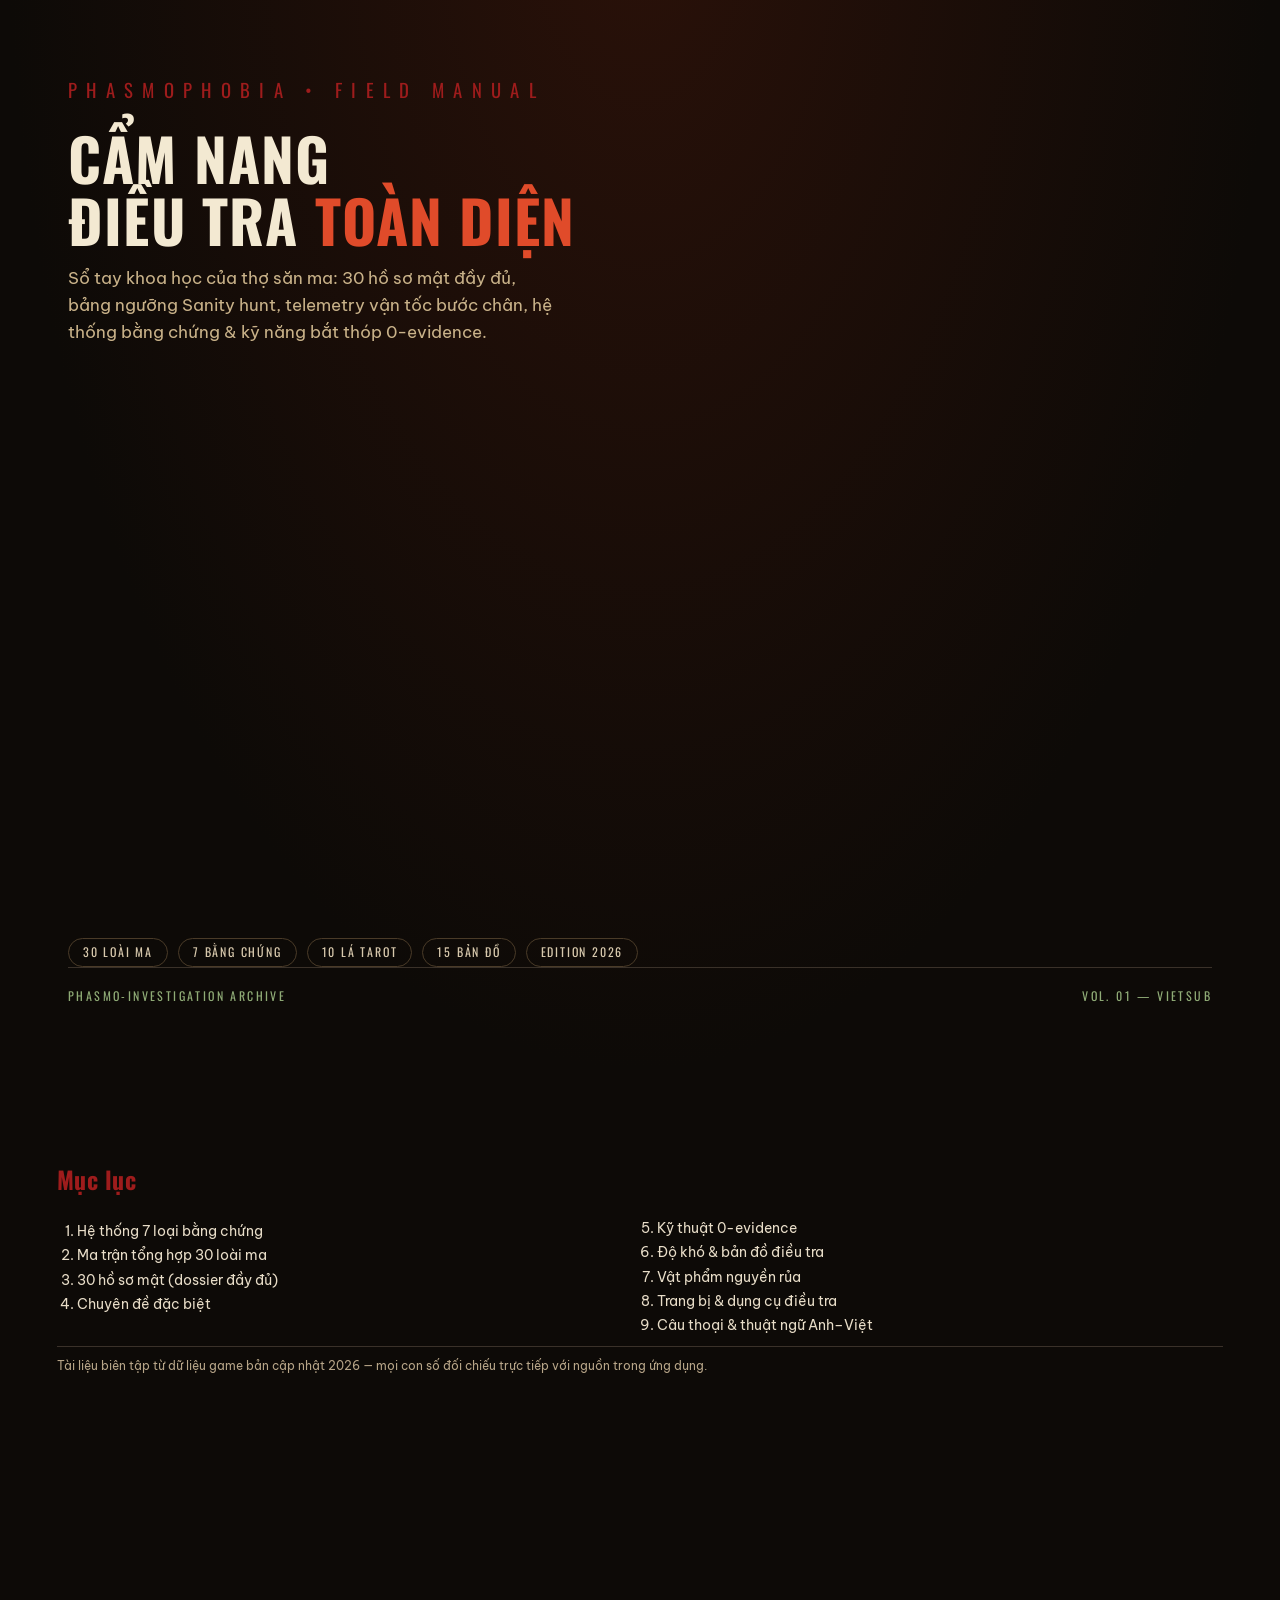
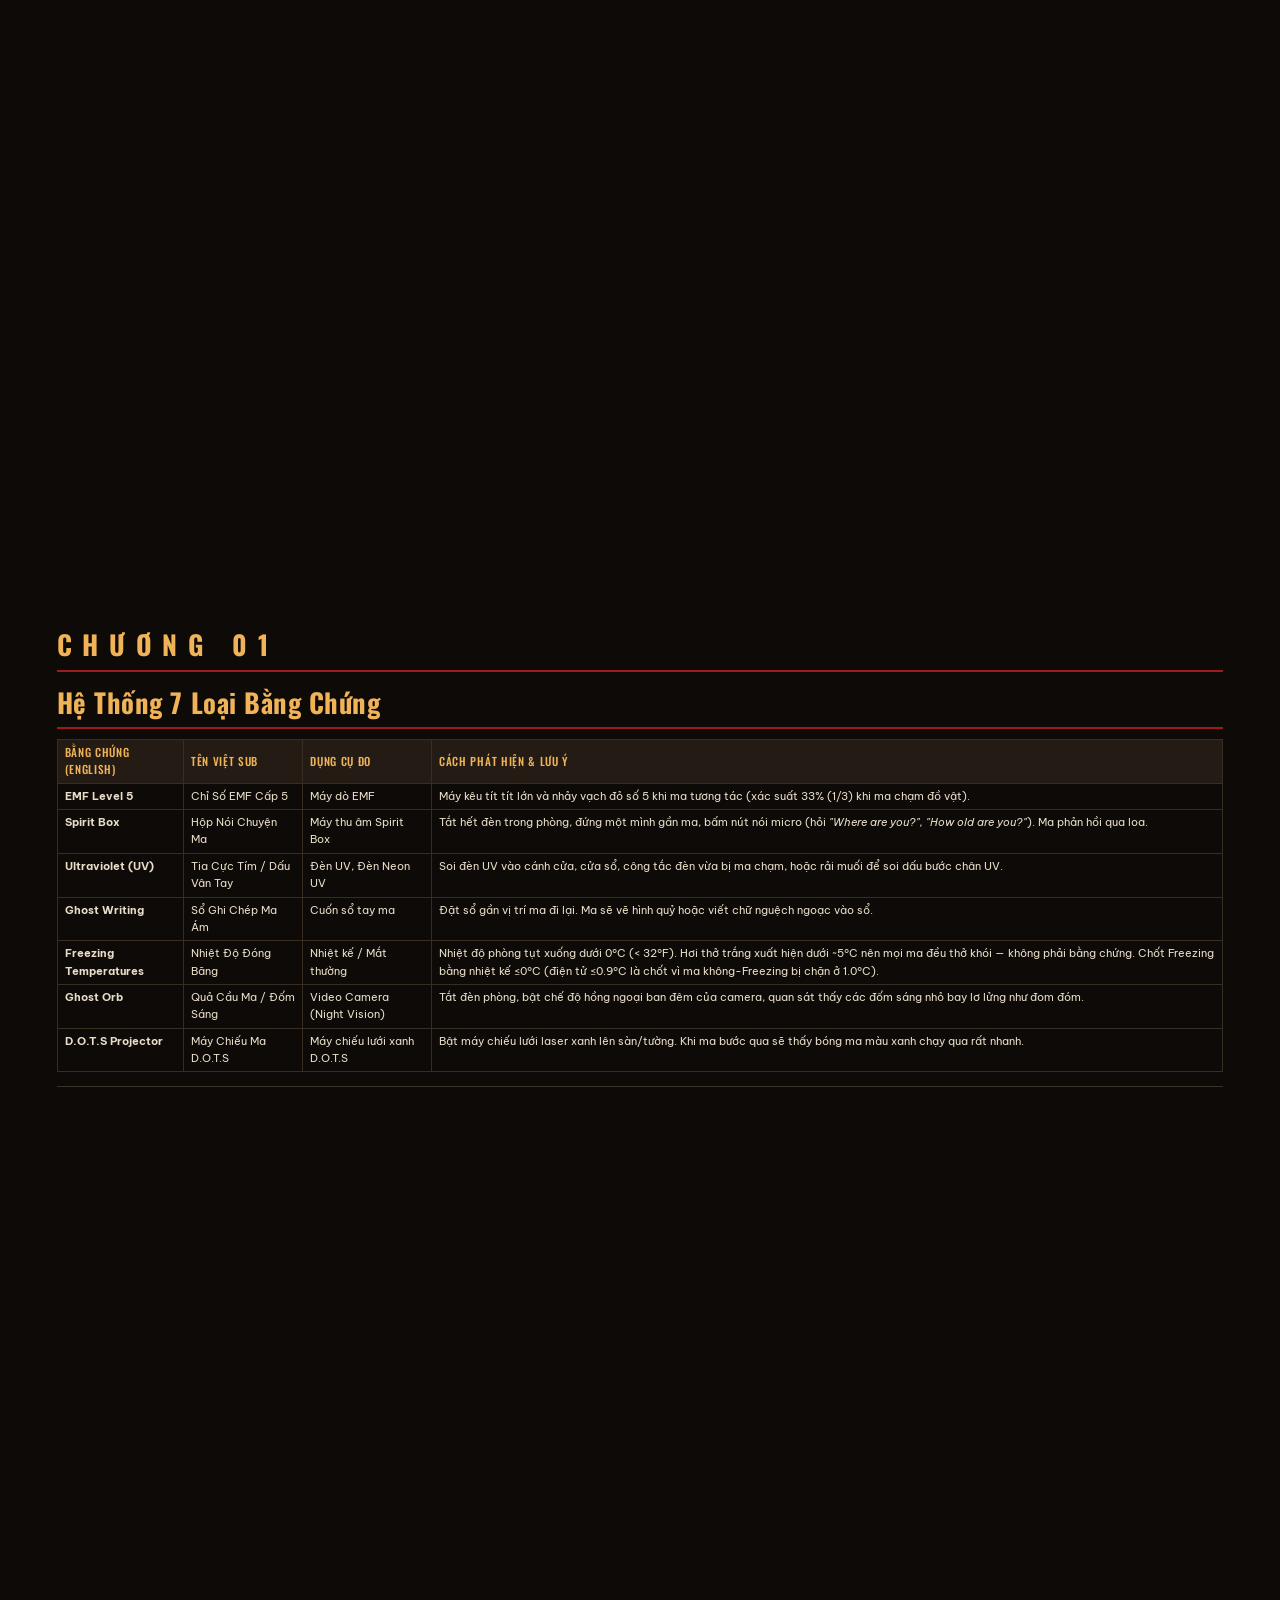
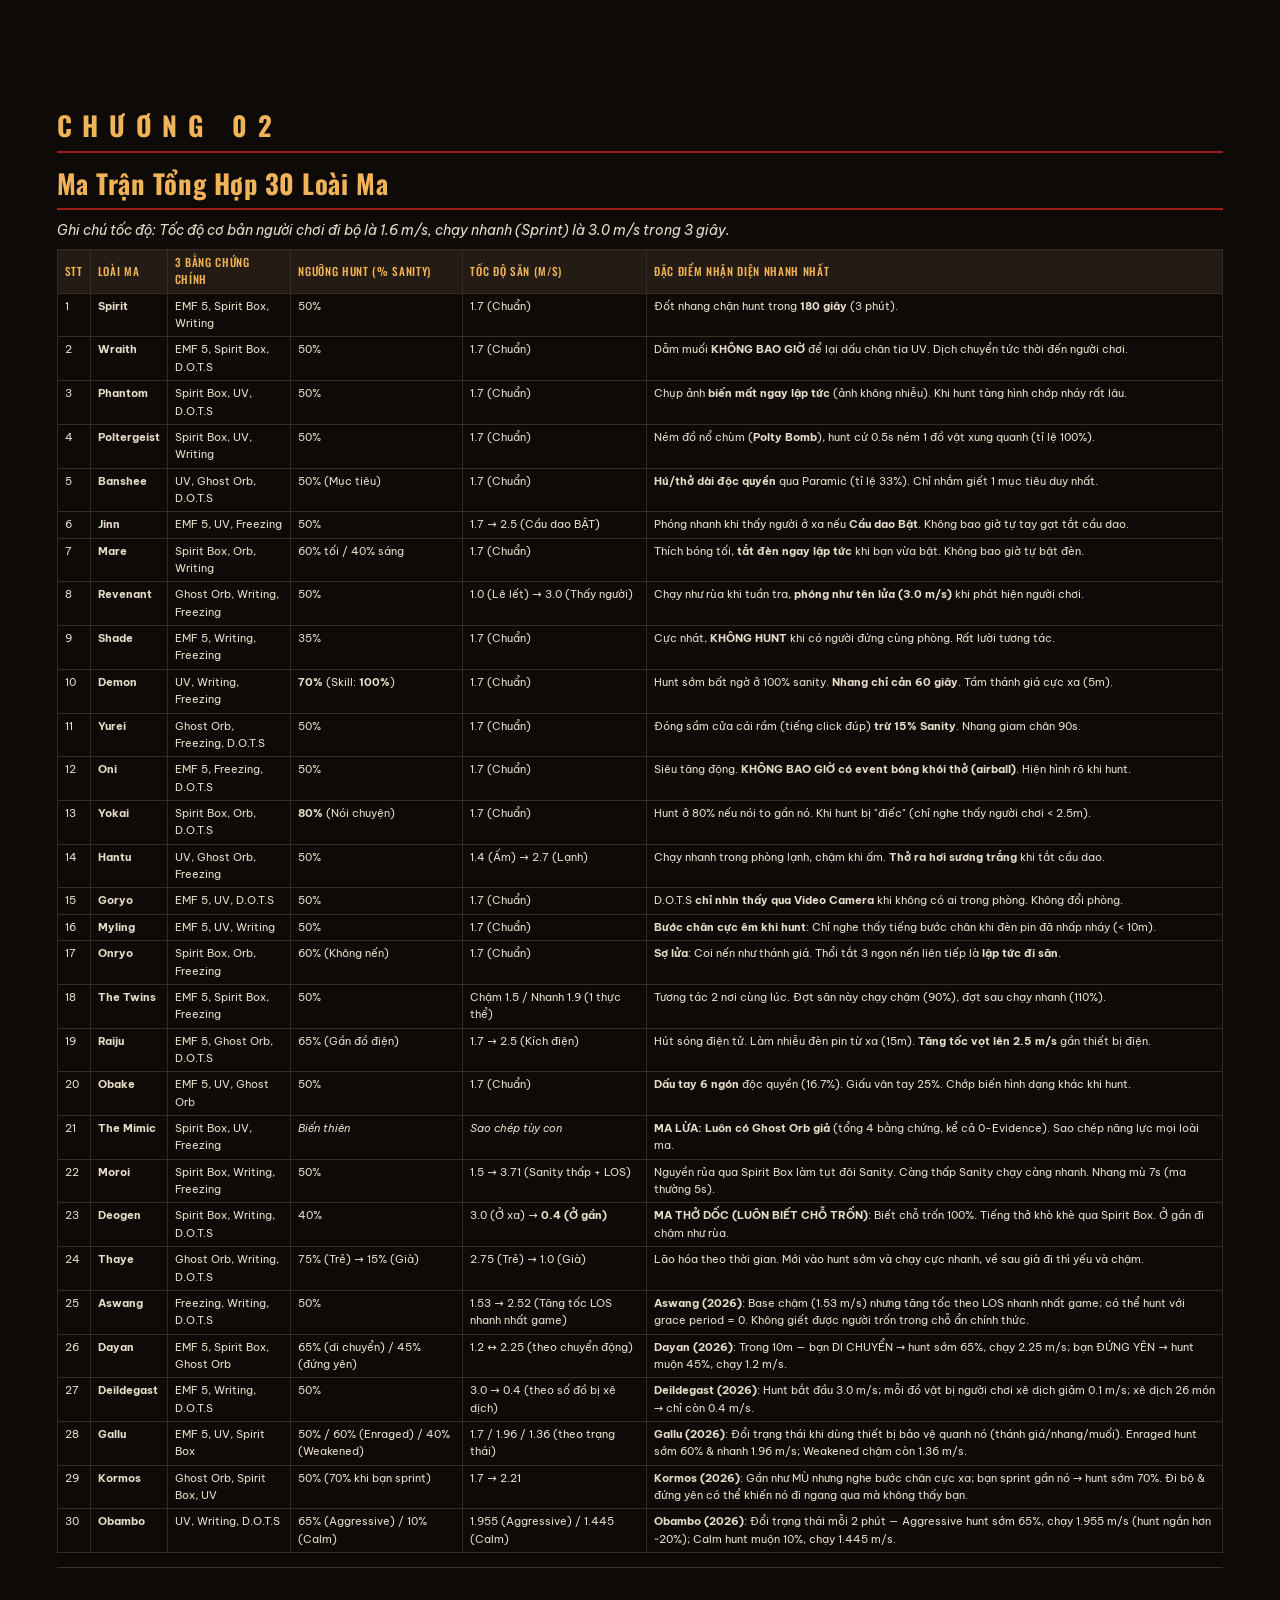
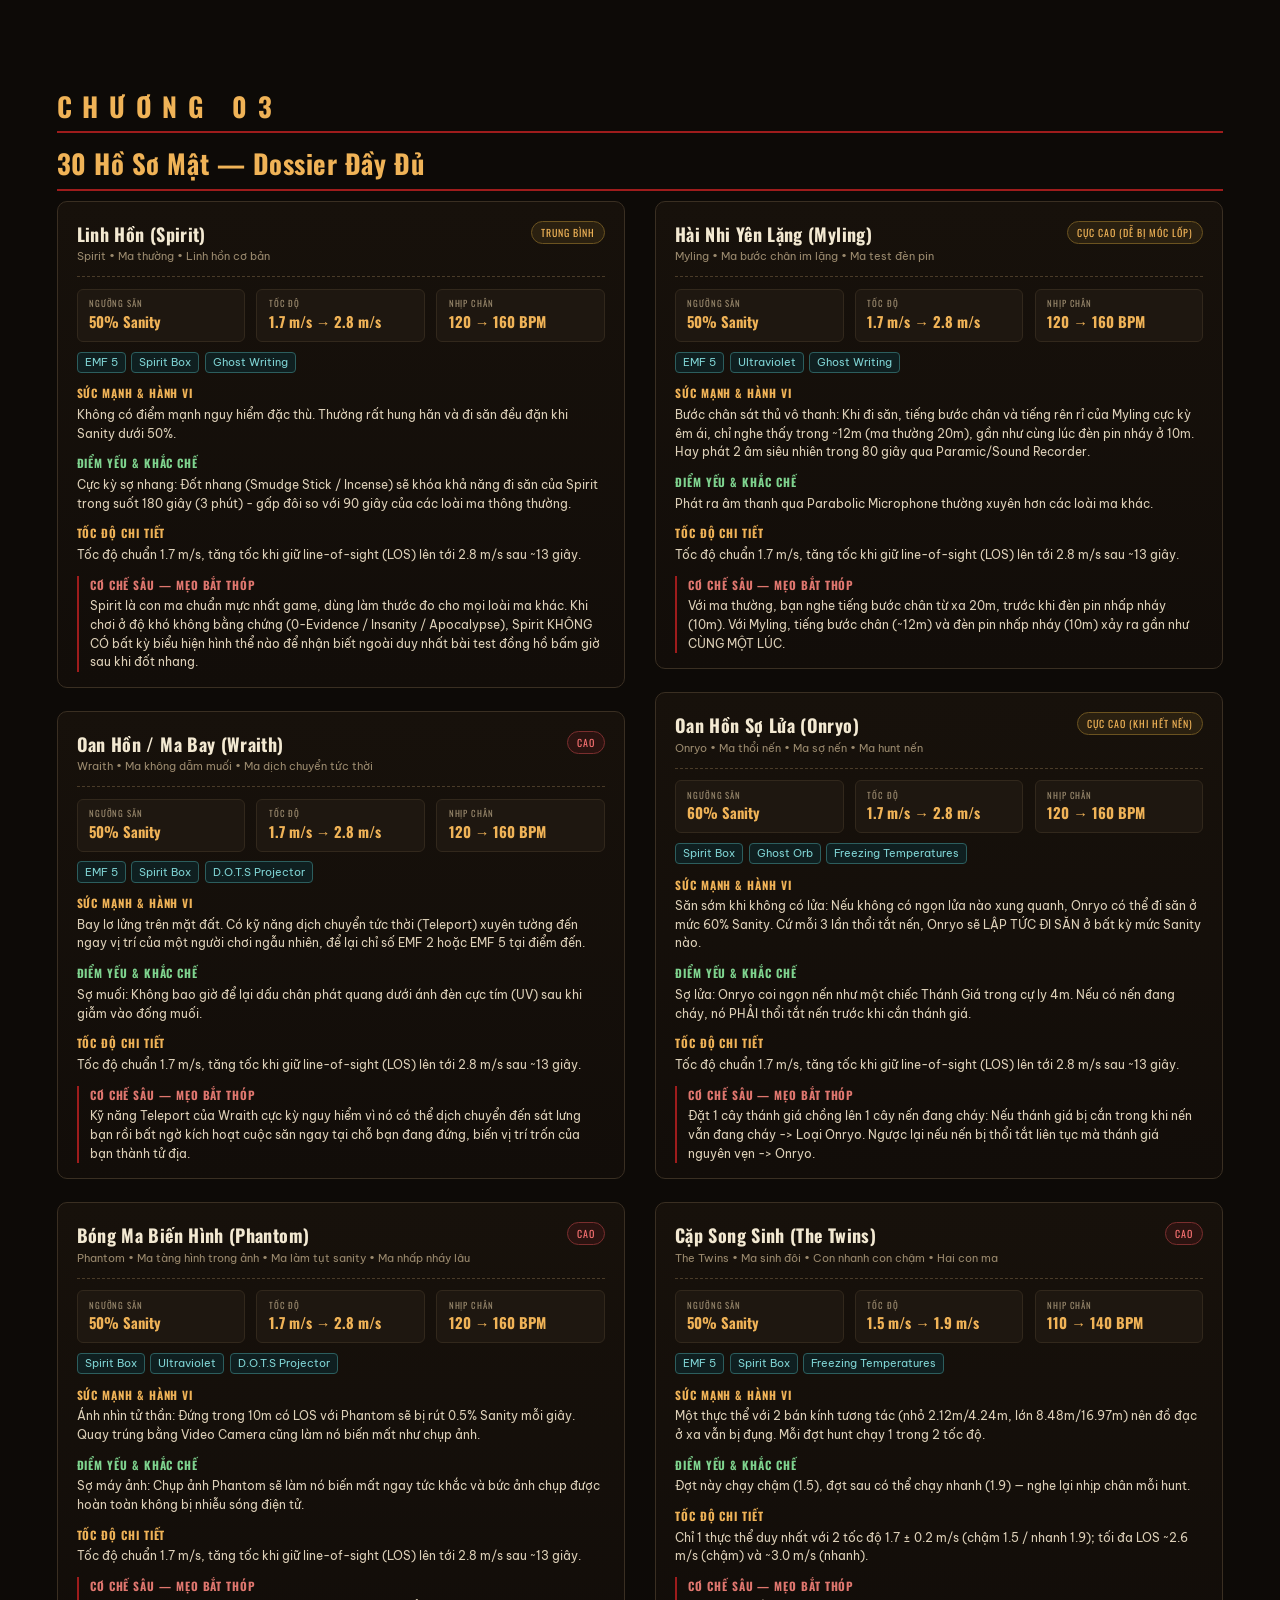
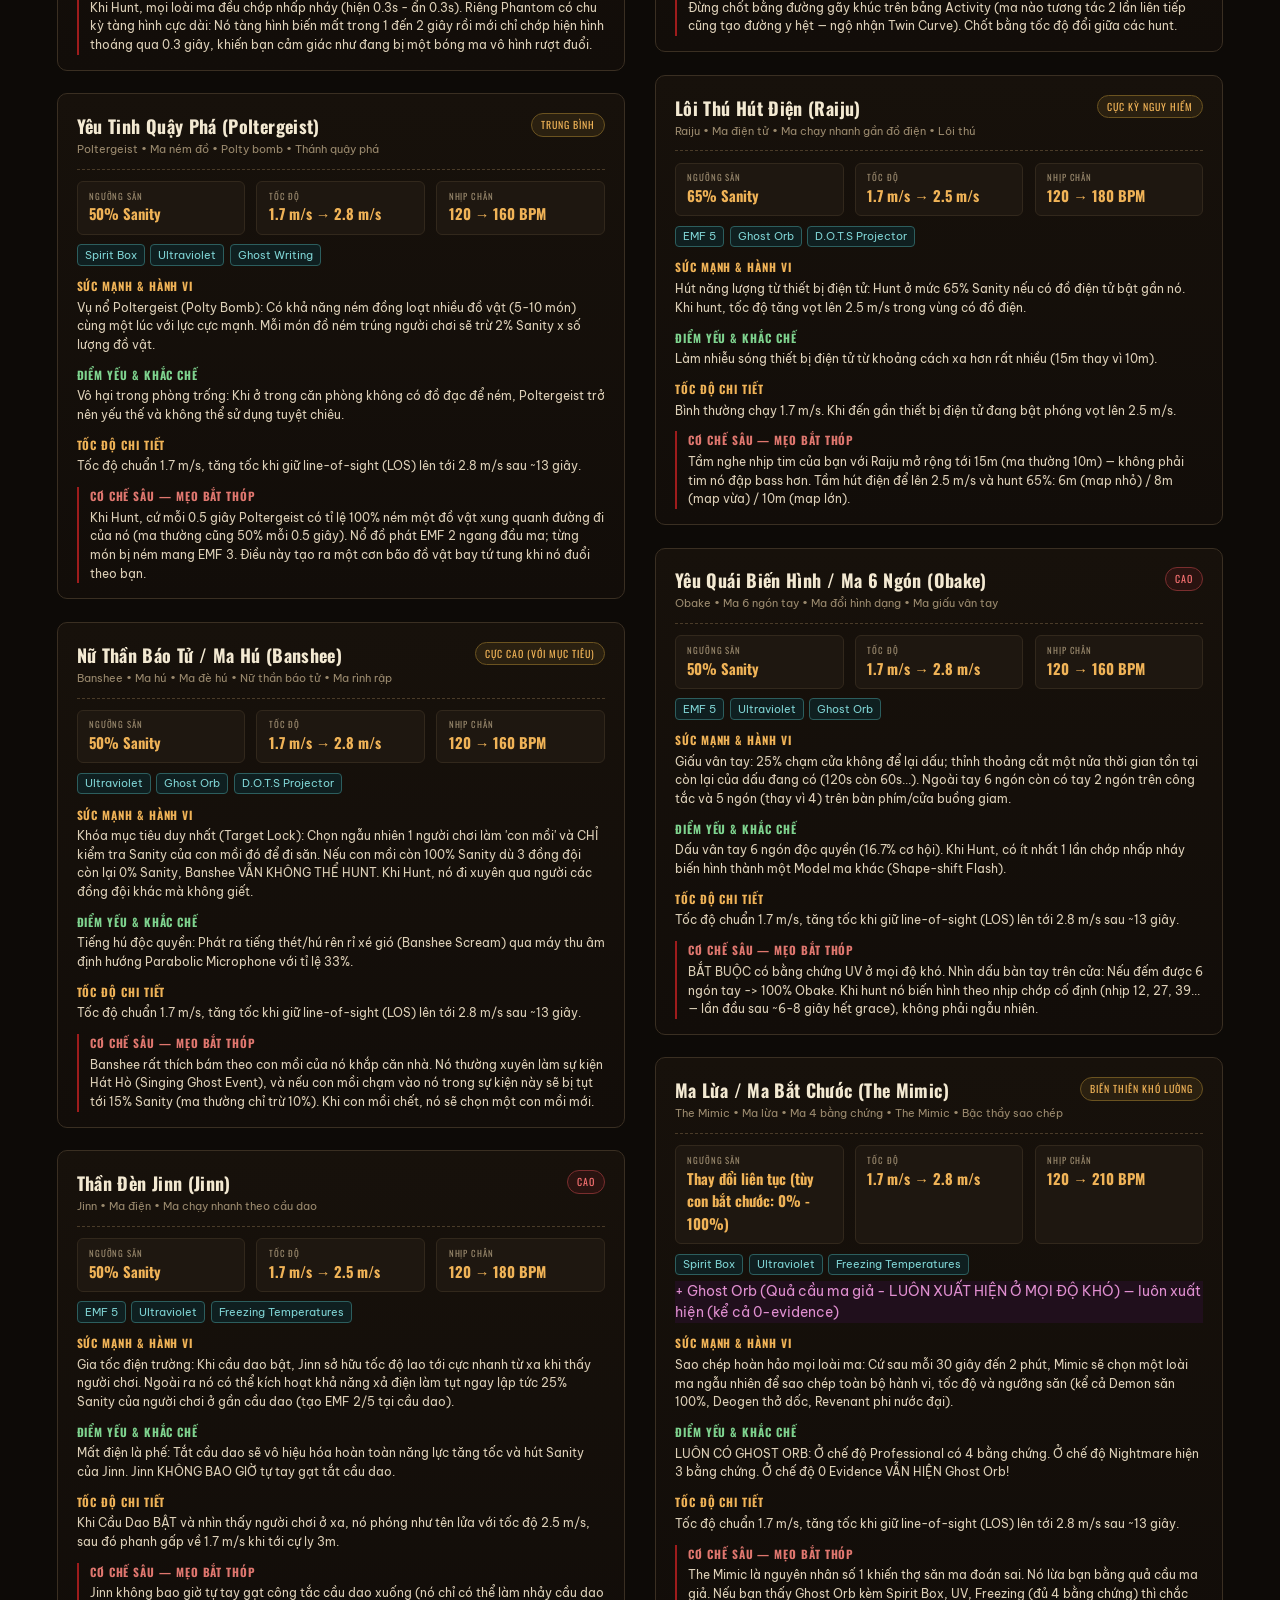
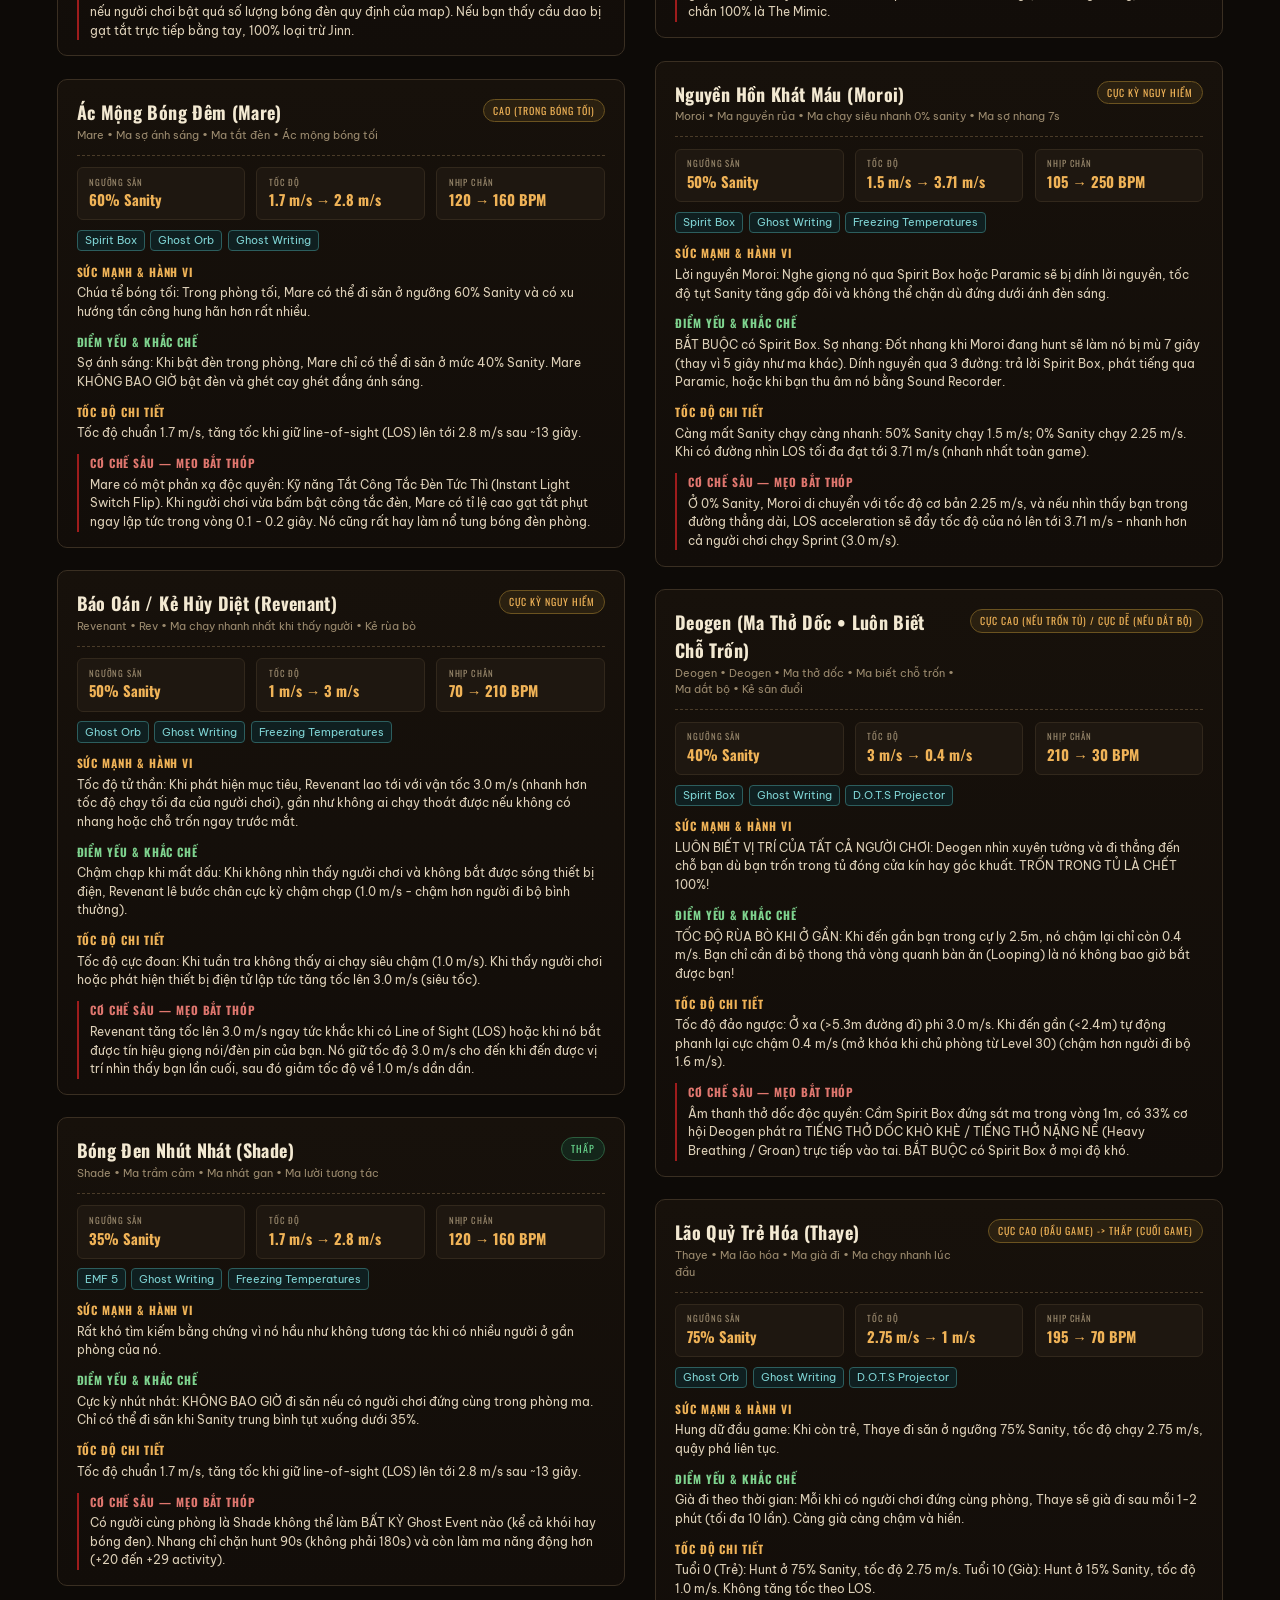
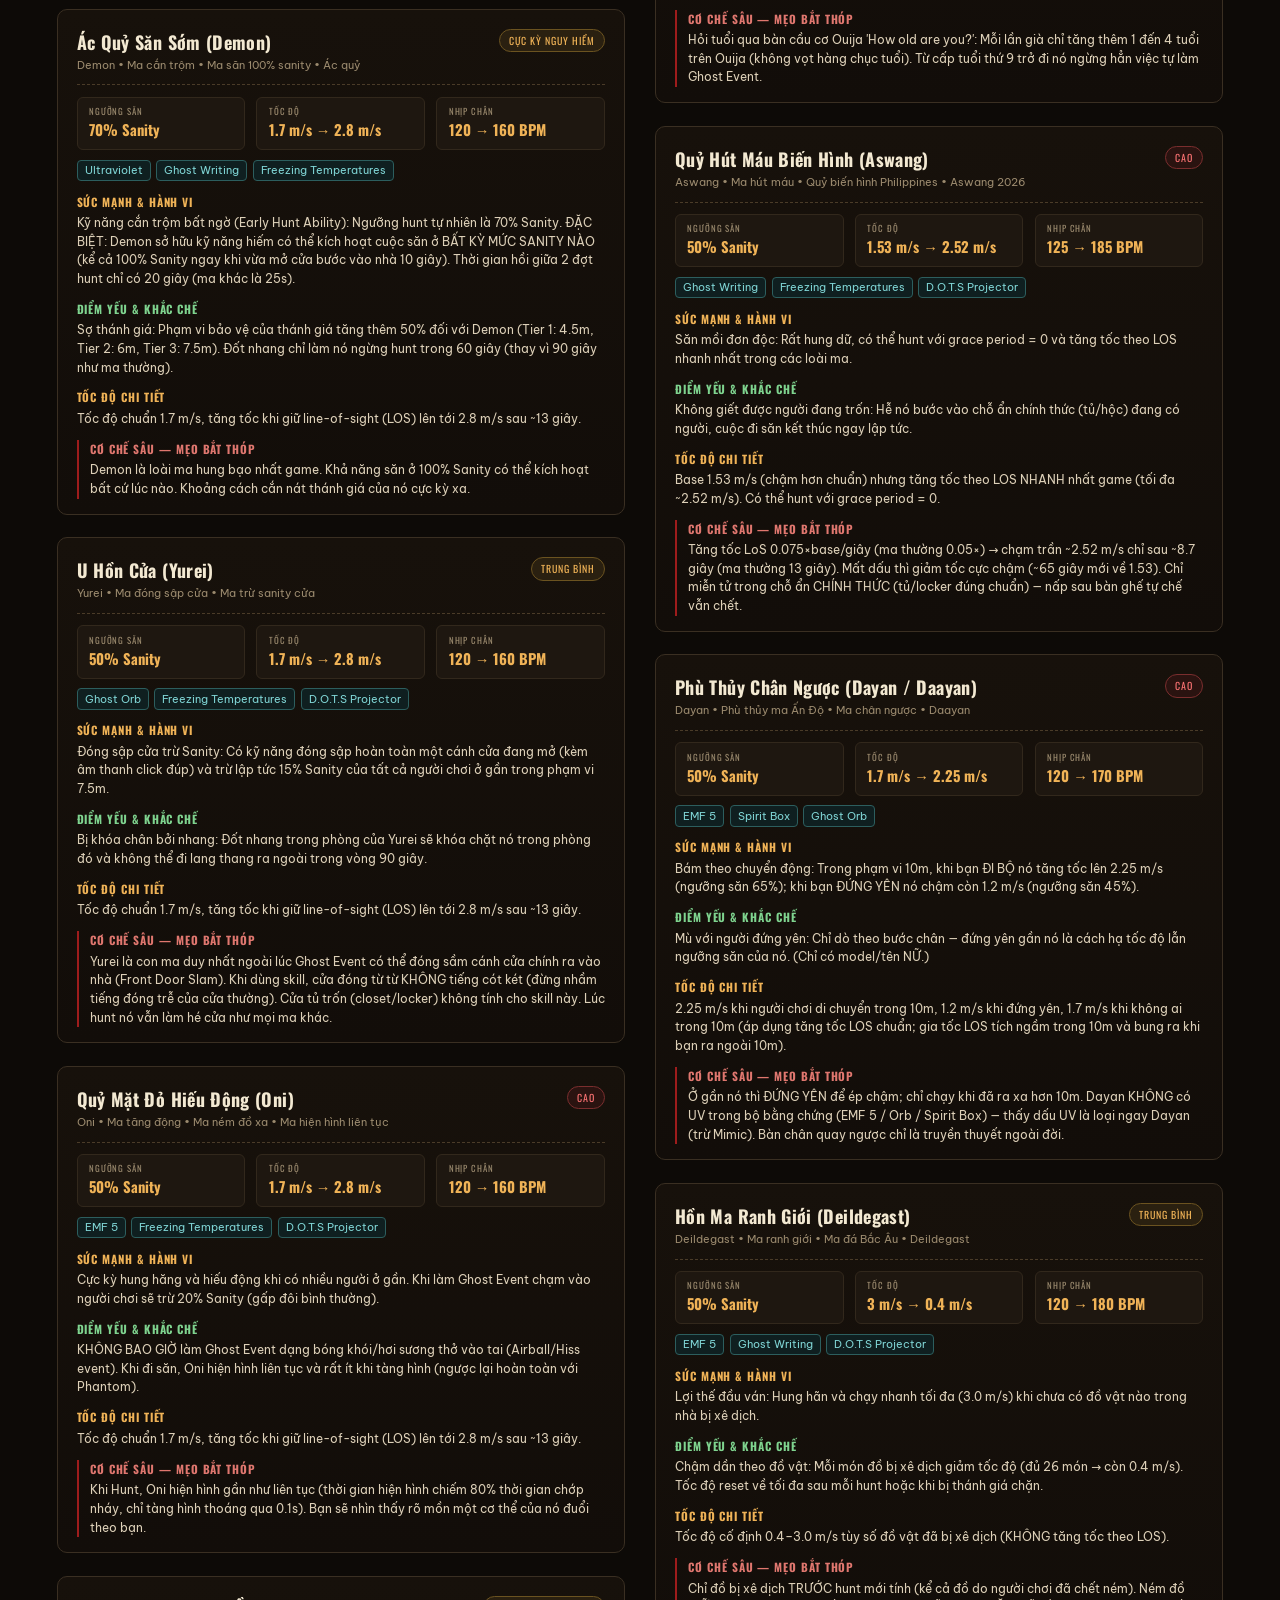
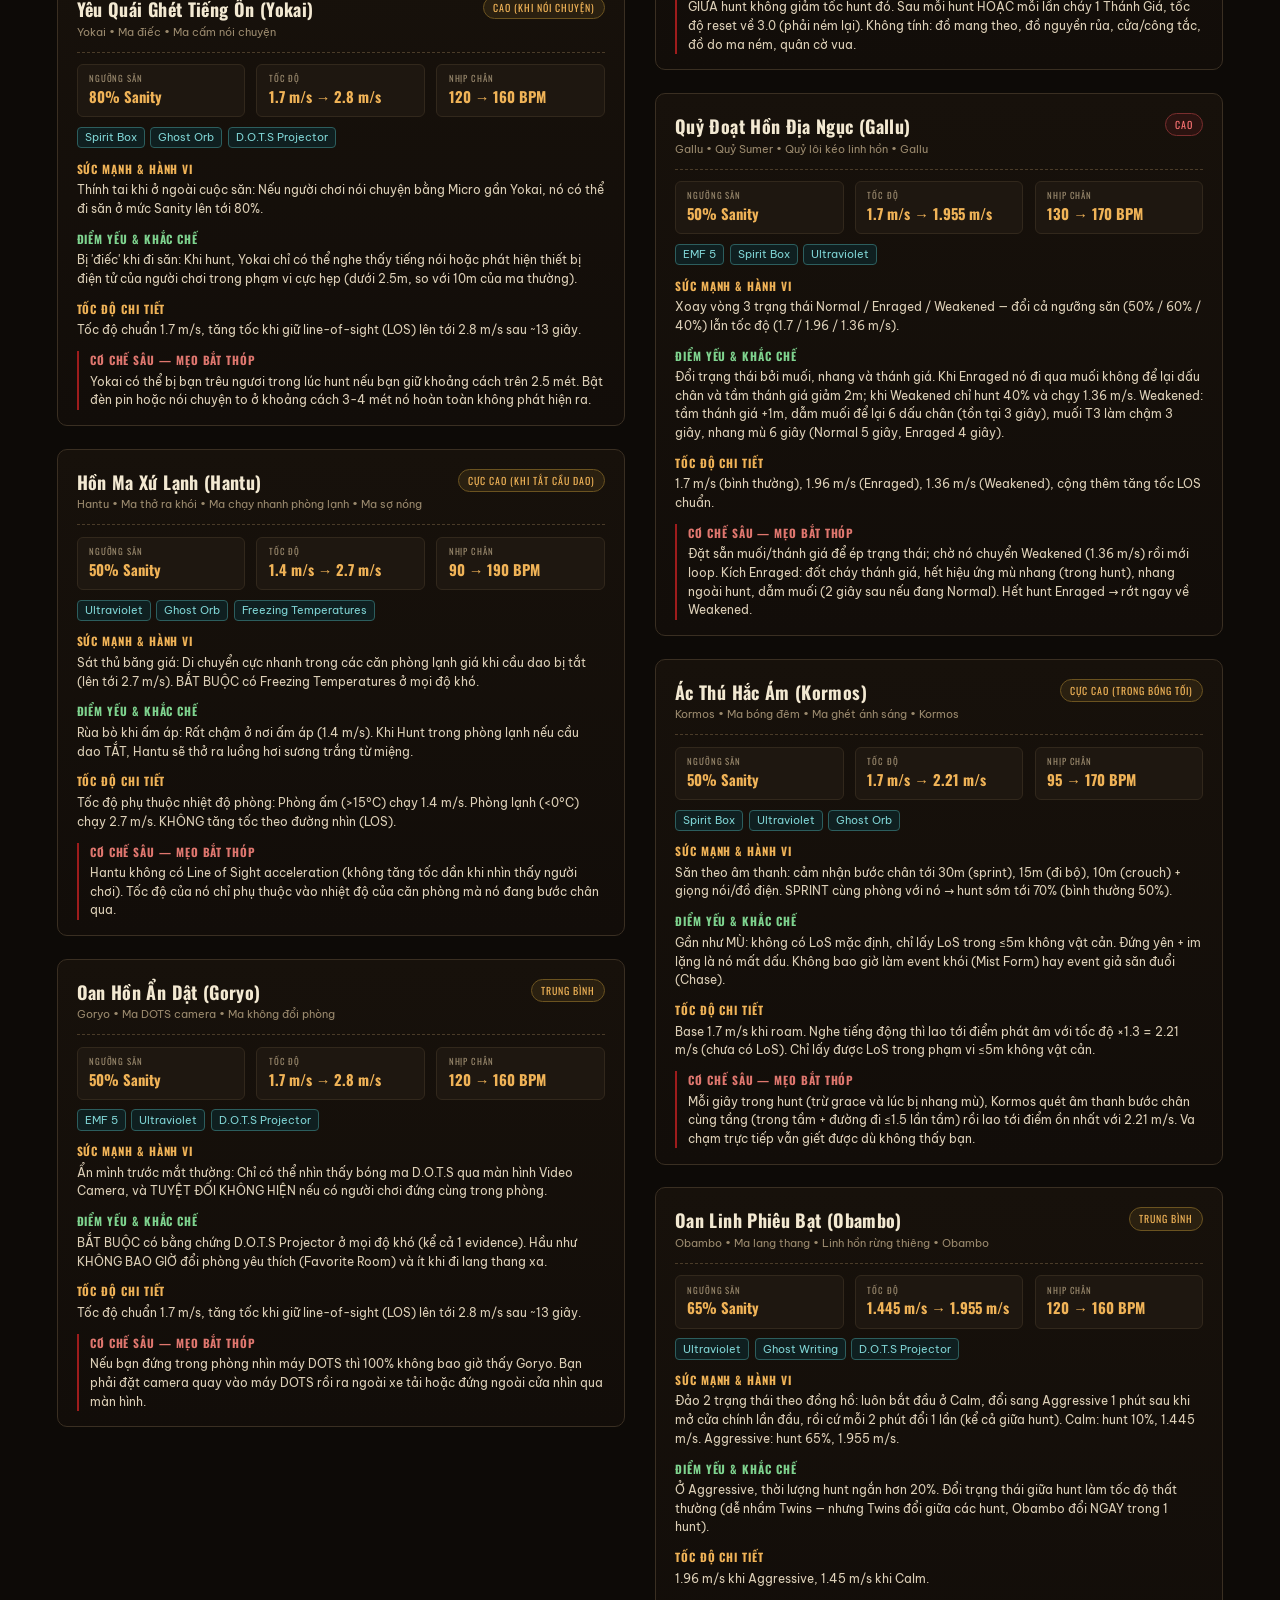
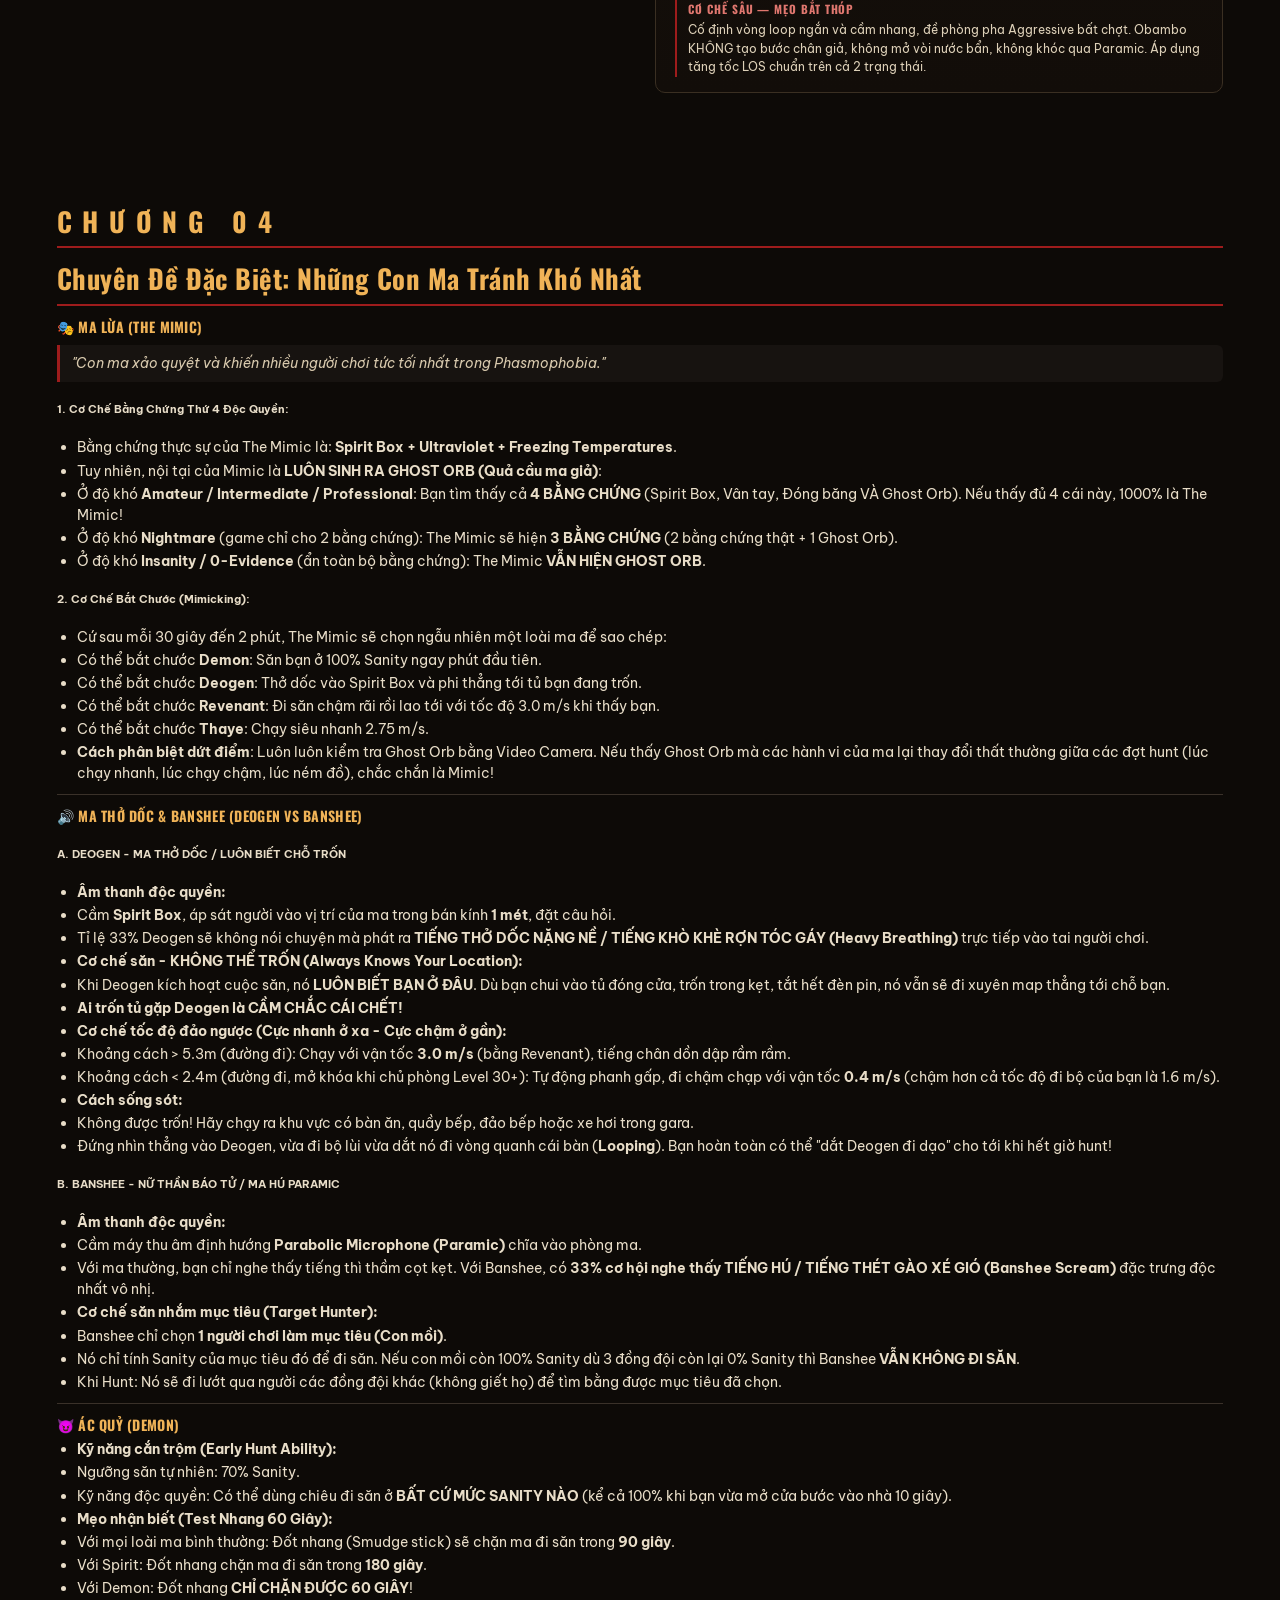
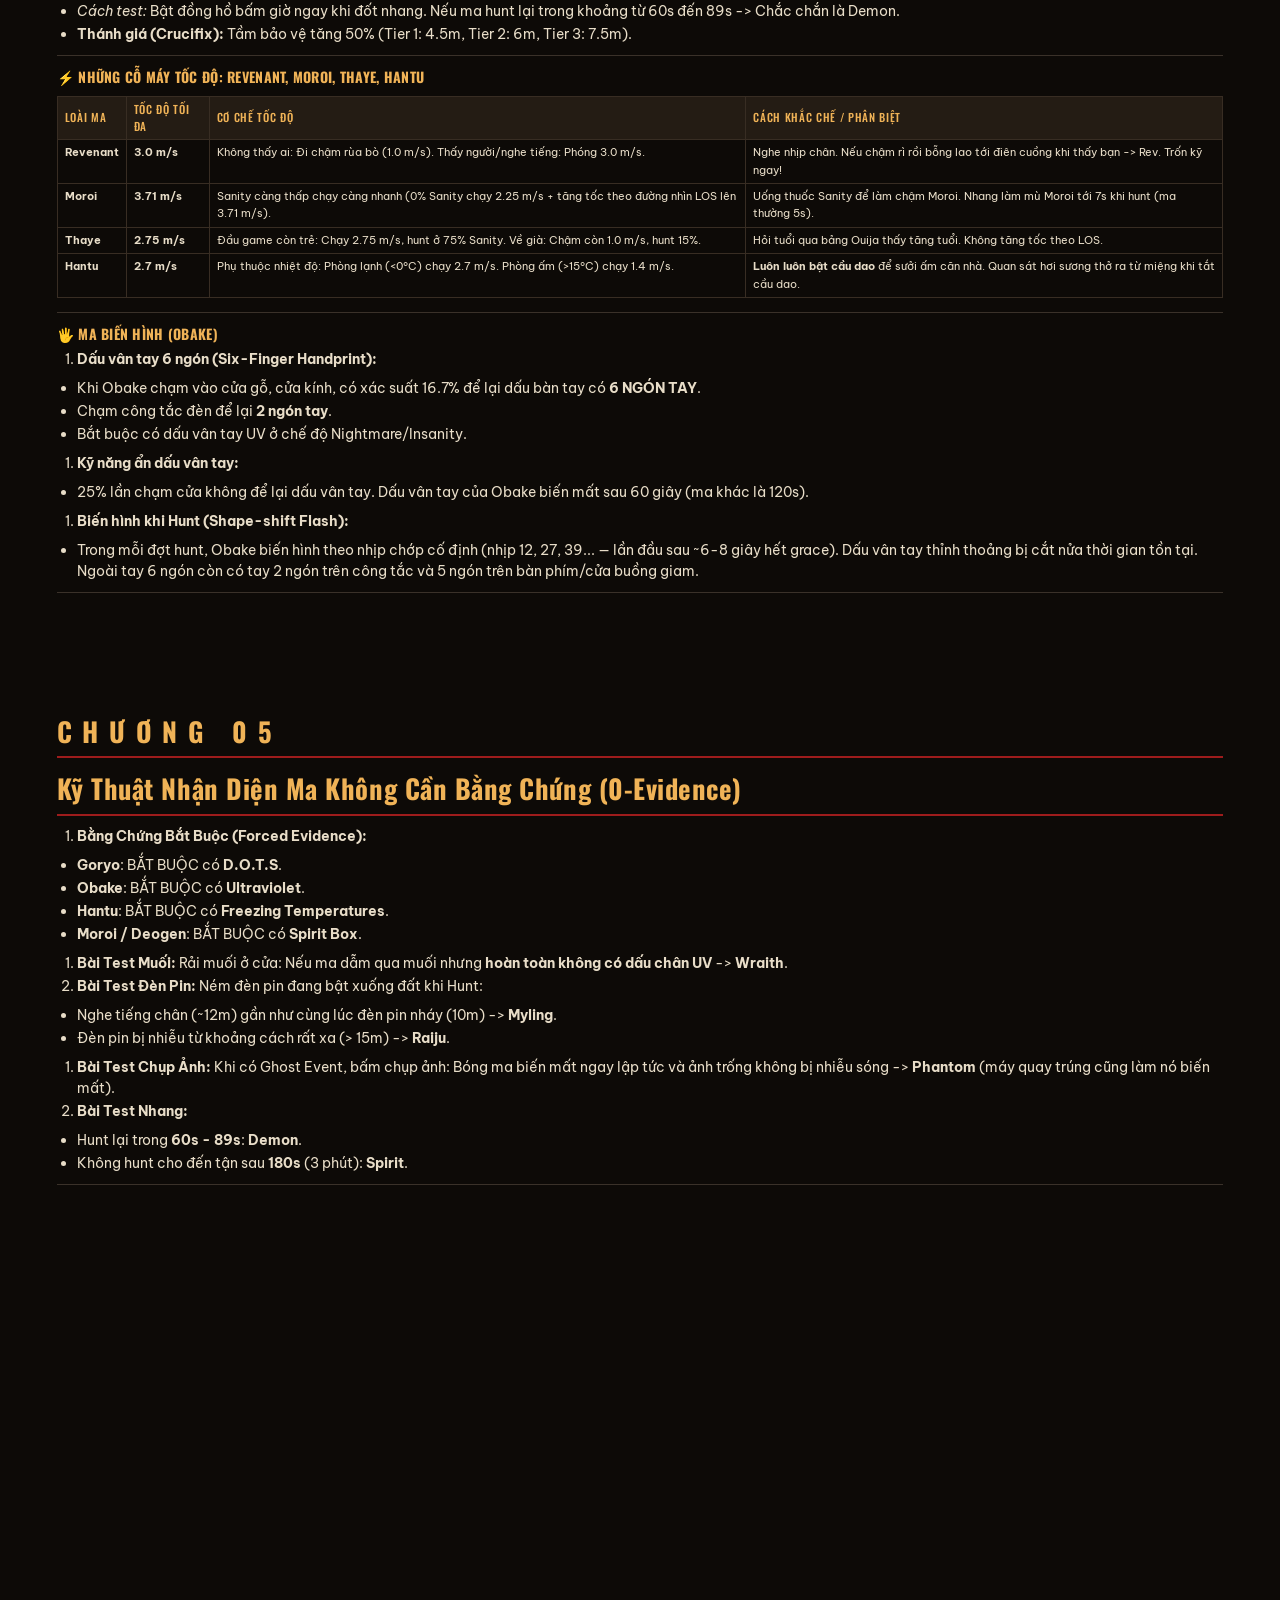
==== commit 79172183: "fix(data): doi chieu canon patch 0.19.0 - tells 6 ma moi + 24 ma cu + equipment/cursed + filter logi" ====
--- a/book/sach_cam_nang_phasmo.html
+++ b/book/sach_cam_nang_phasmo.html
@@ -95,8 +95,8 @@
   <p class="note">Tài liệu biên tập từ dữ liệu game bản cập nhật 2026 — mọi con số đối chiếu trực tiếp với nguồn trong ứng dụng.</p>
 </section>
 
-<section class="page chapter"><h2 class="ch-num">CHƯƠNG 01</h2><h2>Hệ Thống 7 Loại Bằng Chứng</h2></section>
-<section class="page chapter"><h2 class="ch-num">CHƯƠNG 02</h2><h2>Ma Trận Tổng Hợp 30 Loài Ma</h2><p><em>Ghi chú tốc độ: Tốc độ cơ bản người chơi đi bộ là 1.6 m/s, chạy nhanh (Sprint) là 3.0 m/s trong 3 giây.</em></p><table><thead><tr><th>STT</th><th>Loài Ma</th><th>3 Bằng Chứng Chính</th><th>Ngưỡng Hunt (% Sanity)</th><th>Tốc Độ Săn (m/s)</th><th>Đặc Điểm Nhận Diện Nhanh Nhất</th></tr></thead><tbody><tr><td>1</td><td><strong>Spirit</strong></td><td>EMF 5, Spirit Box, Writing</td><td>50%</td><td>1.7 (Chuẩn)</td><td>Đốt nhang chặn hunt trong <strong>180 giây</strong> (3 phút).</td></tr><tr><td>2</td><td><strong>Wraith</strong></td><td>EMF 5, Spirit Box, D.O.T.S</td><td>50%</td><td>1.7 (Chuẩn)</td><td>Dẫm muối <strong>KHÔNG BAO GIỜ</strong> để lại dấu chân tia UV. Dịch chuyển tức thời đến người chơi.</td></tr><tr><td>3</td><td><strong>Phantom</strong></td><td>Spirit Box, UV, D.O.T.S</td><td>50%</td><td>1.7 (Chuẩn)</td><td>Chụp ảnh <strong>biến mất ngay lập tức</strong> (ảnh không nhiễu). Khi hunt tàng hình chớp nháy rất lâu.</td></tr><tr><td>4</td><td><strong>Poltergeist</strong></td><td>Spirit Box, UV, Writing</td><td>50%</td><td>1.7 (Chuẩn)</td><td>Ném đồ nổ chùm (<strong>Polty Bomb</strong>), hunt cứ 0.5s ném 1 đồ vật xung quanh (tỉ lệ 100%).</td></tr><tr><td>5</td><td><strong>Banshee</strong></td><td>UV, Ghost Orb, D.O.T.S</td><td>50% (Mục tiêu)</td><td>1.7 (Chuẩn)</td><td><strong>Hú/thở dài độc quyền</strong> qua Paramic (tỉ lệ 33%). Chỉ nhắm giết 1 mục tiêu duy nhất.</td></tr><tr><td>6</td><td><strong>Jinn</strong></td><td>EMF 5, UV, Freezing</td><td>50%</td><td>1.7 → 2.5 (Cầu dao BẬT)</td><td>Phóng nhanh khi thấy người ở xa nếu <strong>Cầu dao Bật</strong>. Không bao giờ tự tay gạt tắt cầu dao.</td></tr><tr><td>7</td><td><strong>Mare</strong></td><td>Spirit Box, Orb, Writing</td><td>60% tối / 40% sáng</td><td>1.7 (Chuẩn)</td><td>Thích bóng tối, <strong>tắt đèn ngay lập tức</strong> khi bạn vừa bật. Không bao giờ tự bật đèn.</td></tr><tr><td>8</td><td><strong>Revenant</strong></td><td>Ghost Orb, Writing, Freezing</td><td>50%</td><td>1.0 (Lê lết) → 3.0 (Thấy người)</td><td>Chạy như rùa khi tuần tra, <strong>phóng như tên lửa (3.0 m/s)</strong> khi phát hiện người chơi.</td></tr><tr><td>9</td><td><strong>Shade</strong></td><td>EMF 5, Writing, Freezing</td><td>35%</td><td>1.7 (Chuẩn)</td><td>Cực nhát, <strong>KHÔNG HUNT</strong> khi có người đứng cùng phòng. Rất lười tương tác.</td></tr><tr><td>10</td><td><strong>Demon</strong></td><td>UV, Writing, Freezing</td><td><strong>70%</strong> (Skill: <strong>100%</strong>)</td><td>1.7 (Chuẩn)</td><td>Hunt sớm bất ngờ ở 100% sanity. <strong>Nhang chỉ cản 60 giây</strong>. Tầm thánh giá cực xa (5m).</td></tr><tr><td>11</td><td><strong>Yurei</strong></td><td>Ghost Orb, Freezing, D.O.T.S</td><td>50%</td><td>1.7 (Chuẩn)</td><td>Đóng sầm cửa cái rầm (tiếng click đúp) <strong>trừ 15% Sanity</strong>. Nhang giam chân 90s.</td></tr><tr><td>12</td><td><strong>Oni</strong></td><td>EMF 5, Freezing, D.O.T.S</td><td>50%</td><td>1.7 (Chuẩn)</td><td>Siêu tăng động. <strong>KHÔNG BAO GIỜ có event bóng khói thở (airball)</strong>. Hiện hình rõ khi hunt.</td></tr><tr><td>13</td><td><strong>Yokai</strong></td><td>Spirit Box, Orb, D.O.T.S</td><td><strong>80%</strong> (Nói chuyện)</td><td>1.7 (Chuẩn)</td><td>Hunt ở 80% nếu nói to gần nó. Khi hunt bị "điếc" (chỉ nghe thấy người chơi &lt; 2.5m).</td></tr><tr><td>14</td><td><strong>Hantu</strong></td><td>UV, Ghost Orb, Freezing</td><td>50%</td><td>1.4 (Ấm) → 2.7 (Lạnh)</td><td>Chạy nhanh trong phòng lạnh, chậm khi ấm. <strong>Thở ra hơi sương trắng</strong> khi tắt cầu dao.</td></tr><tr><td>15</td><td><strong>Goryo</strong></td><td>EMF 5, UV, D.O.T.S</td><td>50%</td><td>1.7 (Chuẩn)</td><td>D.O.T.S <strong>chỉ nhìn thấy qua Video Camera</strong> khi không có ai trong phòng. Không đổi phòng.</td></tr><tr><td>16</td><td><strong>Myling</strong></td><td>EMF 5, UV, Writing</td><td>50%</td><td>1.7 (Chuẩn)</td><td><strong>Bước chân cực êm khi hunt</strong>: Chỉ nghe thấy tiếng bước chân khi đèn pin đã nhấp nháy (&lt; 10m).</td></tr><tr><td>17</td><td><strong>Onryo</strong></td><td>Spirit Box, Orb, Freezing</td><td>60% (Không nến)</td><td>1.7 (Chuẩn)</td><td><strong>Sợ lửa</strong>: Coi nến như thánh giá. Thổi tắt 3 ngọn nến liên tiếp là <strong>lập tức đi săn</strong>.</td></tr><tr><td>18</td><td><strong>The Twins</strong></td><td>EMF 5, Spirit Box, Freezing</td><td>50%</td><td>Con chậm 1.53 / Con nhanh 1.87</td><td>Tương tác 2 nơi cùng lúc. Đợt săn này chạy chậm (90%), đợt sau chạy nhanh (110%).</td></tr><tr><td>19</td><td><strong>Raiju</strong></td><td>EMF 5, Ghost Orb, D.O.T.S</td><td>65% (Gần đồ điện)</td><td>1.7 → 2.5 (Kích điện)</td><td>Hút sóng điện tử. Làm nhiễu đèn pin từ xa (15m). <strong>Tăng tốc vọt lên 2.5 m/s</strong> gần thiết bị điện.</td></tr><tr><td>20</td><td><strong>Obake</strong></td><td>EMF 5, UV, Ghost Orb</td><td>50%</td><td>1.7 (Chuẩn)</td><td><strong>Dấu tay 6 ngón</strong> độc quyền (16.7%). Giấu vân tay 25%. Chớp biến hình dạng khác khi hunt.</td></tr><tr><td>21</td><td><strong>The Mimic</strong></td><td>Spirit Box, UV, Freezing</td><td><em>Biến thiên</em></td><td><em>Sao chép tùy con</em></td><td><strong>MA LỪA: Luôn có Ghost Orb giả</strong> (tổng 4 bằng chứng, kể cả 0-Evidence). Sao chép năng lực mọi loài ma.</td></tr><tr><td>22</td><td><strong>Moroi</strong></td><td>Spirit Box, Writing, Freezing</td><td>50%</td><td>1.5 → 3.71 (Sanity thấp + LOS)</td><td>Nguyền rủa qua Spirit Box làm tụt đôi Sanity. Càng thấp Sanity chạy càng nhanh. Nhang mù 12s.</td></tr><tr><td>23</td><td><strong>Deogen</strong></td><td>Spirit Box, Writing, D.O.T.S</td><td>40%</td><td>3.0 (Ở xa) → <strong>0.4 (Ở gần)</strong></td><td><strong>MA THỞ DỐC (LUÔN BIẾT CHỖ TRỐN)</strong>: Biết chỗ trốn 100%. Tiếng thở khò khè qua Spirit Box. Ở gần đi chậm như rùa.</td></tr><tr><td>24</td><td><strong>Thaye</strong></td><td>Ghost Orb, Writing, D.O.T.S</td><td>75% (Trẻ) → 15% (Già)</td><td>2.75 (Trẻ) → 1.0 (Già)</td><td>Lão hóa theo thời gian. Mới vào hunt sớm và chạy cực nhanh, về sau già đi thì yếu và chậm.</td></tr><tr><td>25</td><td><strong>Aswang</strong></td><td>Freezing, Writing, D.O.T.S</td><td>50%</td><td>1.53 → 2.52 (Tăng tốc LOS nhanh nhất game)</td><td><strong>Aswang (2026)</strong>: Base chậm (1.53 m/s) nhưng tăng tốc theo LOS nhanh nhất game; có thể hunt với grace period = 0. Không giết được người trốn trong chỗ ẩn chính thức.</td></tr><tr><td>26</td><td><strong>Dayan</strong></td><td>EMF 5, Spirit Box, Ghost Orb</td><td>65% (di chuyển) / 45% (đứng yên)</td><td>1.2 ↔ 2.25 (theo chuyển động)</td><td><strong>Dayan (2026)</strong>: Trong 10m — bạn DI CHUYỂN → hunt sớm 65%, chạy 2.25 m/s; bạn ĐỨNG YÊN → hunt muộn 45%, chạy 1.2 m/s.</td></tr><tr><td>27</td><td><strong>Deildegast</strong></td><td>EMF 5, Writing, D.O.T.S</td><td>50%</td><td>3.0 → 0.4 (theo số đồ bị xê dịch)</td><td><strong>Deildegast (2026)</strong>: Hunt bắt đầu 3.0 m/s; mỗi đồ vật bị người chơi xê dịch giảm 0.1 m/s; xê dịch 26 món → chỉ còn 0.4 m/s.</td></tr><tr><td>28</td><td><strong>Gallu</strong></td><td>EMF 5, UV, Spirit Box</td><td>50% / 60% (Enraged) / 40% (Weakened)</td><td>1.7 / 1.96 / 1.36 (theo trạng thái)</td><td><strong>Gallu (2026)</strong>: Đổi trạng thái khi dùng thiết bị bảo vệ quanh nó (thánh giá/nhang/muối). Enraged hunt sớm 60% &amp; nhanh 1.96 m/s; Weakened chậm còn 1.36 m/s.</td></tr><tr><td>29</td><td><strong>Kormos</strong></td><td>Ghost Orb, Spirit Box, UV</td><td>50% (70% khi bạn sprint)</td><td>1.7 → 2.21</td><td><strong>Kormos (2026)</strong>: Gần như MÙ nhưng nghe bước chân cực xa; bạn sprint gần nó → hunt sớm 70%. Đi bộ &amp; đứng yên có thể khiến nó đi ngang qua mà không thấy bạn.</td></tr><tr><td>30</td><td><strong>Obambo</strong></td><td>UV, Writing, D.O.T.S</td><td>65% (Aggressive) / 10% (Calm)</td><td>1.955 (Aggressive) / 1.445 (Calm)</td><td><strong>Obambo (2026)</strong>: Đổi trạng thái mỗi 2 phút — Aggressive hunt sớm 65%, chạy 1.955 m/s (hunt ngắn hơn ~20%); Calm hunt muộn 10%, chạy 1.445 m/s.</td></tr></tbody></table><hr></section>
+<section class="page chapter"><h2 class="ch-num">CHƯƠNG 01</h2><h2>Hệ Thống 7 Loại Bằng Chứng</h2><table><thead><tr><th>Bằng Chứng (English)</th><th>Tên Việt Sub</th><th>Dụng Cụ Đo</th><th>Cách Phát Hiện &amp; Lưu Ý</th></tr></thead><tbody><tr><td><strong>EMF Level 5</strong></td><td>Chỉ Số EMF Cấp 5</td><td>Máy dò EMF</td><td>Máy kêu tít tít lớn và nhảy vạch đỏ số 5 khi ma tương tác (xác suất 33% (1/3) khi ma chạm đồ vật).</td></tr><tr><td><strong>Spirit Box</strong></td><td>Hộp Nói Chuyện Ma</td><td>Máy thu âm Spirit Box</td><td>Tắt hết đèn trong phòng, đứng một mình gần ma, bấm nút nói micro (hỏi <em>"Where are you?", "How old are you?"</em>). Ma phản hồi qua loa.</td></tr><tr><td><strong>Ultraviolet (UV)</strong></td><td>Tia Cực Tím / Dấu Vân Tay</td><td>Đèn UV, Đèn Neon UV</td><td>Soi đèn UV vào cánh cửa, cửa sổ, công tắc đèn vừa bị ma chạm, hoặc rải muối để soi dấu bước chân UV.</td></tr><tr><td><strong>Ghost Writing</strong></td><td>Sổ Ghi Chép Ma Ám</td><td>Cuốn sổ tay ma</td><td>Đặt sổ gần vị trí ma đi lại. Ma sẽ vẽ hình quỷ hoặc viết chữ nguệch ngoạc vào sổ.</td></tr><tr><td><strong>Freezing Temperatures</strong></td><td>Nhiệt Độ Đóng Băng</td><td>Nhiệt kế / Mắt thường</td><td>Nhiệt độ phòng tụt xuống dưới 0°C (&lt; 32°F). Hơi thở trắng xuất hiện dưới ~5°C nên mọi ma đều thở khói — không phải bằng chứng. Chốt Freezing bằng nhiệt kế ≤0°C (điện tử ≤0.9°C là chốt vì ma không-Freezing bị chặn ở 1.0°C).</td></tr><tr><td><strong>Ghost Orb</strong></td><td>Quả Cầu Ma / Đốm Sáng</td><td>Video Camera (Night Vision)</td><td>Tắt đèn phòng, bật chế độ hồng ngoại ban đêm của camera, quan sát thấy các đốm sáng nhỏ bay lơ lửng như đom đóm.</td></tr><tr><td><strong>D.O.T.S Projector</strong></td><td>Máy Chiếu Ma D.O.T.S</td><td>Máy chiếu lưới xanh D.O.T.S</td><td>Bật máy chiếu lưới laser xanh lên sàn/tường. Khi ma bước qua sẽ thấy bóng ma màu xanh chạy qua rất nhanh.</td></tr></tbody></table><hr></section>
+<section class="page chapter"><h2 class="ch-num">CHƯƠNG 02</h2><h2>Ma Trận Tổng Hợp 30 Loài Ma</h2><p><em>Ghi chú tốc độ: Tốc độ cơ bản người chơi đi bộ là 1.6 m/s, chạy nhanh (Sprint) là 3.0 m/s trong 3 giây.</em></p><table><thead><tr><th>STT</th><th>Loài Ma</th><th>3 Bằng Chứng Chính</th><th>Ngưỡng Hunt (% Sanity)</th><th>Tốc Độ Săn (m/s)</th><th>Đặc Điểm Nhận Diện Nhanh Nhất</th></tr></thead><tbody><tr><td>1</td><td><strong>Spirit</strong></td><td>EMF 5, Spirit Box, Writing</td><td>50%</td><td>1.7 (Chuẩn)</td><td>Đốt nhang chặn hunt trong <strong>180 giây</strong> (3 phút).</td></tr><tr><td>2</td><td><strong>Wraith</strong></td><td>EMF 5, Spirit Box, D.O.T.S</td><td>50%</td><td>1.7 (Chuẩn)</td><td>Dẫm muối <strong>KHÔNG BAO GIỜ</strong> để lại dấu chân tia UV. Dịch chuyển tức thời đến người chơi.</td></tr><tr><td>3</td><td><strong>Phantom</strong></td><td>Spirit Box, UV, D.O.T.S</td><td>50%</td><td>1.7 (Chuẩn)</td><td>Chụp ảnh <strong>biến mất ngay lập tức</strong> (ảnh không nhiễu). Khi hunt tàng hình chớp nháy rất lâu.</td></tr><tr><td>4</td><td><strong>Poltergeist</strong></td><td>Spirit Box, UV, Writing</td><td>50%</td><td>1.7 (Chuẩn)</td><td>Ném đồ nổ chùm (<strong>Polty Bomb</strong>), hunt cứ 0.5s ném 1 đồ vật xung quanh (tỉ lệ 100%).</td></tr><tr><td>5</td><td><strong>Banshee</strong></td><td>UV, Ghost Orb, D.O.T.S</td><td>50% (Mục tiêu)</td><td>1.7 (Chuẩn)</td><td><strong>Hú/thở dài độc quyền</strong> qua Paramic (tỉ lệ 33%). Chỉ nhắm giết 1 mục tiêu duy nhất.</td></tr><tr><td>6</td><td><strong>Jinn</strong></td><td>EMF 5, UV, Freezing</td><td>50%</td><td>1.7 → 2.5 (Cầu dao BẬT)</td><td>Phóng nhanh khi thấy người ở xa nếu <strong>Cầu dao Bật</strong>. Không bao giờ tự tay gạt tắt cầu dao.</td></tr><tr><td>7</td><td><strong>Mare</strong></td><td>Spirit Box, Orb, Writing</td><td>60% tối / 40% sáng</td><td>1.7 (Chuẩn)</td><td>Thích bóng tối, <strong>tắt đèn ngay lập tức</strong> khi bạn vừa bật. Không bao giờ tự bật đèn.</td></tr><tr><td>8</td><td><strong>Revenant</strong></td><td>Ghost Orb, Writing, Freezing</td><td>50%</td><td>1.0 (Lê lết) → 3.0 (Thấy người)</td><td>Chạy như rùa khi tuần tra, <strong>phóng như tên lửa (3.0 m/s)</strong> khi phát hiện người chơi.</td></tr><tr><td>9</td><td><strong>Shade</strong></td><td>EMF 5, Writing, Freezing</td><td>35%</td><td>1.7 (Chuẩn)</td><td>Cực nhát, <strong>KHÔNG HUNT</strong> khi có người đứng cùng phòng. Rất lười tương tác.</td></tr><tr><td>10</td><td><strong>Demon</strong></td><td>UV, Writing, Freezing</td><td><strong>70%</strong> (Skill: <strong>100%</strong>)</td><td>1.7 (Chuẩn)</td><td>Hunt sớm bất ngờ ở 100% sanity. <strong>Nhang chỉ cản 60 giây</strong>. Tầm thánh giá cực xa (5m).</td></tr><tr><td>11</td><td><strong>Yurei</strong></td><td>Ghost Orb, Freezing, D.O.T.S</td><td>50%</td><td>1.7 (Chuẩn)</td><td>Đóng sầm cửa cái rầm (tiếng click đúp) <strong>trừ 15% Sanity</strong>. Nhang giam chân 90s.</td></tr><tr><td>12</td><td><strong>Oni</strong></td><td>EMF 5, Freezing, D.O.T.S</td><td>50%</td><td>1.7 (Chuẩn)</td><td>Siêu tăng động. <strong>KHÔNG BAO GIỜ có event bóng khói thở (airball)</strong>. Hiện hình rõ khi hunt.</td></tr><tr><td>13</td><td><strong>Yokai</strong></td><td>Spirit Box, Orb, D.O.T.S</td><td><strong>80%</strong> (Nói chuyện)</td><td>1.7 (Chuẩn)</td><td>Hunt ở 80% nếu nói to gần nó. Khi hunt bị "điếc" (chỉ nghe thấy người chơi &lt; 2.5m).</td></tr><tr><td>14</td><td><strong>Hantu</strong></td><td>UV, Ghost Orb, Freezing</td><td>50%</td><td>1.4 (Ấm) → 2.7 (Lạnh)</td><td>Chạy nhanh trong phòng lạnh, chậm khi ấm. <strong>Thở ra hơi sương trắng</strong> khi tắt cầu dao.</td></tr><tr><td>15</td><td><strong>Goryo</strong></td><td>EMF 5, UV, D.O.T.S</td><td>50%</td><td>1.7 (Chuẩn)</td><td>D.O.T.S <strong>chỉ nhìn thấy qua Video Camera</strong> khi không có ai trong phòng. Không đổi phòng.</td></tr><tr><td>16</td><td><strong>Myling</strong></td><td>EMF 5, UV, Writing</td><td>50%</td><td>1.7 (Chuẩn)</td><td><strong>Bước chân cực êm khi hunt</strong>: Chỉ nghe thấy tiếng bước chân khi đèn pin đã nhấp nháy (&lt; 10m).</td></tr><tr><td>17</td><td><strong>Onryo</strong></td><td>Spirit Box, Orb, Freezing</td><td>60% (Không nến)</td><td>1.7 (Chuẩn)</td><td><strong>Sợ lửa</strong>: Coi nến như thánh giá. Thổi tắt 3 ngọn nến liên tiếp là <strong>lập tức đi săn</strong>.</td></tr><tr><td>18</td><td><strong>The Twins</strong></td><td>EMF 5, Spirit Box, Freezing</td><td>50%</td><td>Chậm 1.5 / Nhanh 1.9 (1 thực thể)</td><td>Tương tác 2 nơi cùng lúc. Đợt săn này chạy chậm (90%), đợt sau chạy nhanh (110%).</td></tr><tr><td>19</td><td><strong>Raiju</strong></td><td>EMF 5, Ghost Orb, D.O.T.S</td><td>65% (Gần đồ điện)</td><td>1.7 → 2.5 (Kích điện)</td><td>Hút sóng điện tử. Làm nhiễu đèn pin từ xa (15m). <strong>Tăng tốc vọt lên 2.5 m/s</strong> gần thiết bị điện.</td></tr><tr><td>20</td><td><strong>Obake</strong></td><td>EMF 5, UV, Ghost Orb</td><td>50%</td><td>1.7 (Chuẩn)</td><td><strong>Dấu tay 6 ngón</strong> độc quyền (16.7%). Giấu vân tay 25%. Chớp biến hình dạng khác khi hunt.</td></tr><tr><td>21</td><td><strong>The Mimic</strong></td><td>Spirit Box, UV, Freezing</td><td><em>Biến thiên</em></td><td><em>Sao chép tùy con</em></td><td><strong>MA LỪA: Luôn có Ghost Orb giả</strong> (tổng 4 bằng chứng, kể cả 0-Evidence). Sao chép năng lực mọi loài ma.</td></tr><tr><td>22</td><td><strong>Moroi</strong></td><td>Spirit Box, Writing, Freezing</td><td>50%</td><td>1.5 → 3.71 (Sanity thấp + LOS)</td><td>Nguyền rủa qua Spirit Box làm tụt đôi Sanity. Càng thấp Sanity chạy càng nhanh. Nhang mù 7s (ma thường 5s).</td></tr><tr><td>23</td><td><strong>Deogen</strong></td><td>Spirit Box, Writing, D.O.T.S</td><td>40%</td><td>3.0 (Ở xa) → <strong>0.4 (Ở gần)</strong></td><td><strong>MA THỞ DỐC (LUÔN BIẾT CHỖ TRỐN)</strong>: Biết chỗ trốn 100%. Tiếng thở khò khè qua Spirit Box. Ở gần đi chậm như rùa.</td></tr><tr><td>24</td><td><strong>Thaye</strong></td><td>Ghost Orb, Writing, D.O.T.S</td><td>75% (Trẻ) → 15% (Già)</td><td>2.75 (Trẻ) → 1.0 (Già)</td><td>Lão hóa theo thời gian. Mới vào hunt sớm và chạy cực nhanh, về sau già đi thì yếu và chậm.</td></tr><tr><td>25</td><td><strong>Aswang</strong></td><td>Freezing, Writing, D.O.T.S</td><td>50%</td><td>1.53 → 2.52 (Tăng tốc LOS nhanh nhất game)</td><td><strong>Aswang (2026)</strong>: Base chậm (1.53 m/s) nhưng tăng tốc theo LOS nhanh nhất game; có thể hunt với grace period = 0. Không giết được người trốn trong chỗ ẩn chính thức.</td></tr><tr><td>26</td><td><strong>Dayan</strong></td><td>EMF 5, Spirit Box, Ghost Orb</td><td>65% (di chuyển) / 45% (đứng yên)</td><td>1.2 ↔ 2.25 (theo chuyển động)</td><td><strong>Dayan (2026)</strong>: Trong 10m — bạn DI CHUYỂN → hunt sớm 65%, chạy 2.25 m/s; bạn ĐỨNG YÊN → hunt muộn 45%, chạy 1.2 m/s.</td></tr><tr><td>27</td><td><strong>Deildegast</strong></td><td>EMF 5, Writing, D.O.T.S</td><td>50%</td><td>3.0 → 0.4 (theo số đồ bị xê dịch)</td><td><strong>Deildegast (2026)</strong>: Hunt bắt đầu 3.0 m/s; mỗi đồ vật bị người chơi xê dịch giảm 0.1 m/s; xê dịch 26 món → chỉ còn 0.4 m/s.</td></tr><tr><td>28</td><td><strong>Gallu</strong></td><td>EMF 5, UV, Spirit Box</td><td>50% / 60% (Enraged) / 40% (Weakened)</td><td>1.7 / 1.96 / 1.36 (theo trạng thái)</td><td><strong>Gallu (2026)</strong>: Đổi trạng thái khi dùng thiết bị bảo vệ quanh nó (thánh giá/nhang/muối). Enraged hunt sớm 60% &amp; nhanh 1.96 m/s; Weakened chậm còn 1.36 m/s.</td></tr><tr><td>29</td><td><strong>Kormos</strong></td><td>Ghost Orb, Spirit Box, UV</td><td>50% (70% khi bạn sprint)</td><td>1.7 → 2.21</td><td><strong>Kormos (2026)</strong>: Gần như MÙ nhưng nghe bước chân cực xa; bạn sprint gần nó → hunt sớm 70%. Đi bộ &amp; đứng yên có thể khiến nó đi ngang qua mà không thấy bạn.</td></tr><tr><td>30</td><td><strong>Obambo</strong></td><td>UV, Writing, D.O.T.S</td><td>65% (Aggressive) / 10% (Calm)</td><td>1.955 (Aggressive) / 1.445 (Calm)</td><td><strong>Obambo (2026)</strong>: Đổi trạng thái mỗi 2 phút — Aggressive hunt sớm 65%, chạy 1.955 m/s (hunt ngắn hơn ~20%); Calm hunt muộn 10%, chạy 1.445 m/s.</td></tr></tbody></table><hr></section>
 <section class="page chapter"><h2 class="ch-num">CHƯƠNG 03</h2><h2>30 Hồ Sơ Mật — Dossier Đầy Đủ</h2>
   <div class="d-grid"><article class="dossier">
     <div class="d-head">
@@ -139,7 +139,7 @@
       <div><span>Nhịp chân</span><b>120 → 160 BPM</b></div>
     </div>
     <div class="d-ev"><span>Spirit Box</span><span>Ultraviolet</span><span>D.O.T.S Projector</span></div>
-    <div class="d-block"><h4>Sức mạnh &amp; hành vi</h4><p>Ánh nhìn tử thần: Nhìn trực diện vào Phantom sẽ khiến Sanity của bạn tụt dốc cực nhanh với tốc độ 0.5% mỗi giây.</p></div>
+    <div class="d-block"><h4>Sức mạnh &amp; hành vi</h4><p>Ánh nhìn tử thần: Đứng trong 10m có LOS với Phantom sẽ bị rút 0.5% Sanity mỗi giây. Quay trúng bằng Video Camera cũng làm nó biến mất như chụp ảnh.</p></div>
     <div class="d-block wk"><h4>Điểm yếu &amp; khắc chế</h4><p>Sợ máy ảnh: Chụp ảnh Phantom sẽ làm nó biến mất ngay tức khắc và bức ảnh chụp được hoàn toàn không bị nhiễu sóng điện tử.</p></div>
     <div class="d-block"><h4>Tốc độ chi tiết</h4><p>Tốc độ chuẩn 1.7 m/s, tăng tốc khi giữ line-of-sight (LOS) lên tới 2.8 m/s sau ~13 giây.</p></div>
     <div class="d-block deep"><h4>Cơ chế sâu — mẹo bắt thóp</h4><p>Khi Hunt, mọi loài ma đều chớp nhấp nháy (hiện 0.3s - ẩn 0.3s). Riêng Phantom có chu kỳ tàng hình cực dài: Nó tàng hình biến mất trong 1 đến 2 giây rồi mới chỉ chớp hiện hình thoáng qua 0.3 giây, khiến bạn cảm giác như đang bị một bóng ma vô hình rượt đuổi.</p></div>
@@ -157,7 +157,7 @@
     <div class="d-block"><h4>Sức mạnh &amp; hành vi</h4><p>Vụ nổ Poltergeist (Polty Bomb): Có khả năng ném đồng loạt nhiều đồ vật (5-10 món) cùng một lúc với lực cực mạnh. Mỗi món đồ ném trúng người chơi sẽ trừ 2% Sanity x số lượng đồ vật.</p></div>
     <div class="d-block wk"><h4>Điểm yếu &amp; khắc chế</h4><p>Vô hại trong phòng trống: Khi ở trong căn phòng không có đồ đạc để ném, Poltergeist trở nên yếu thế và không thể sử dụng tuyệt chiêu.</p></div>
     <div class="d-block"><h4>Tốc độ chi tiết</h4><p>Tốc độ chuẩn 1.7 m/s, tăng tốc khi giữ line-of-sight (LOS) lên tới 2.8 m/s sau ~13 giây.</p></div>
-    <div class="d-block deep"><h4>Cơ chế sâu — mẹo bắt thóp</h4><p>Khi Hunt, cứ mỗi 0.5 giây Poltergeist có tỉ lệ 100% ném một đồ vật xung quanh đường đi của nó (ma thường chỉ có 50% tỉ lệ ném mỗi 1 giây). Điều này tạo ra một cơn bão đồ vật bay tứ tung khi nó đuổi theo bạn.</p></div>
+    <div class="d-block deep"><h4>Cơ chế sâu — mẹo bắt thóp</h4><p>Khi Hunt, cứ mỗi 0.5 giây Poltergeist có tỉ lệ 100% ném một đồ vật xung quanh đường đi của nó (ma thường cũng 50% mỗi 0.5 giây). Nổ đồ phát EMF 2 ngang đầu ma; từng món bị ném mang EMF 3. Điều này tạo ra một cơn bão đồ vật bay tứ tung khi nó đuổi theo bạn.</p></div>
   </article><article class="dossier">
     <div class="d-head">
       <div><h3>Nữ Thần Báo Tử / Ma Hú (Banshee)</h3><div class="d-en">Banshee • Ma hú • Ma đè hú • Nữ thần báo tử • Ma rình rập</div></div>
@@ -232,7 +232,7 @@
     <div class="d-block"><h4>Sức mạnh &amp; hành vi</h4><p>Rất khó tìm kiếm bằng chứng vì nó hầu như không tương tác khi có nhiều người ở gần phòng của nó.</p></div>
     <div class="d-block wk"><h4>Điểm yếu &amp; khắc chế</h4><p>Cực kỳ nhút nhát: KHÔNG BAO GIỜ đi săn nếu có người chơi đứng cùng trong phòng ma. Chỉ có thể đi săn khi Sanity trung bình tụt xuống dưới 35%.</p></div>
     <div class="d-block"><h4>Tốc độ chi tiết</h4><p>Tốc độ chuẩn 1.7 m/s, tăng tốc khi giữ line-of-sight (LOS) lên tới 2.8 m/s sau ~13 giây.</p></div>
-    <div class="d-block deep"><h4>Cơ chế sâu — mẹo bắt thóp</h4><p>Shade không bao giờ thực hiện Ghost Event dạng toàn thân (Full Physical Form) khi có người chơi ở cùng phòng. Nó chỉ làm dạng bóng đen mờ ảo hoặc dạng thở vào tai (Airball). Đốt nhang trong phòng ma sẽ ngăn Shade tương tác trong 180s.</p></div>
+    <div class="d-block deep"><h4>Cơ chế sâu — mẹo bắt thóp</h4><p>Có người cùng phòng là Shade không thể làm BẤT KỲ Ghost Event nào (kể cả khói hay bóng đen). Nhang chỉ chặn hunt 90s (không phải 180s) và còn làm ma năng động hơn (+20 đến +29 activity).</p></div>
   </article><article class="dossier">
     <div class="d-head">
       <div><h3>Ác Quỷ Săn Sớm (Demon)</h3><div class="d-en">Demon • Ma cắn trộm • Ma săn 100% sanity • Ác quỷ</div></div>
@@ -262,7 +262,7 @@
     <div class="d-block"><h4>Sức mạnh &amp; hành vi</h4><p>Đóng sập cửa trừ Sanity: Có kỹ năng đóng sập hoàn toàn một cánh cửa đang mở (kèm âm thanh click đúp) và trừ lập tức 15% Sanity của tất cả người chơi ở gần trong phạm vi 7.5m.</p></div>
     <div class="d-block wk"><h4>Điểm yếu &amp; khắc chế</h4><p>Bị khóa chân bởi nhang: Đốt nhang trong phòng của Yurei sẽ khóa chặt nó trong phòng đó và không thể đi lang thang ra ngoài trong vòng 90 giây.</p></div>
     <div class="d-block"><h4>Tốc độ chi tiết</h4><p>Tốc độ chuẩn 1.7 m/s, tăng tốc khi giữ line-of-sight (LOS) lên tới 2.8 m/s sau ~13 giây.</p></div>
-    <div class="d-block deep"><h4>Cơ chế sâu — mẹo bắt thóp</h4><p>Yurei là con ma duy nhất ngoài lúc Ghost Event có thể đóng sầm cánh cửa chính ra vào nhà (Front Door Slam). Khi nó dùng kỹ năng đóng cửa, cánh cửa sẽ đóng từ từ rồi đóng sầm lại kèm tiếng click đúp trễ khoảng 0.2s.</p></div>
+    <div class="d-block deep"><h4>Cơ chế sâu — mẹo bắt thóp</h4><p>Yurei là con ma duy nhất ngoài lúc Ghost Event có thể đóng sầm cánh cửa chính ra vào nhà (Front Door Slam). Khi dùng skill, cửa đóng từ từ KHÔNG tiếng cót két (đừng nhầm tiếng đóng trễ của cửa thường). Cửa tủ trốn (closet/locker) không tính cho skill này. Lúc hunt nó vẫn làm hé cửa như mọi ma khác.</p></div>
   </article><article class="dossier">
     <div class="d-head">
       <div><h3>Quỷ Mặt Đỏ Hiếu Động (Oni)</h3><div class="d-en">Oni • Ma tăng động • Ma ném đồ xa • Ma hiện hình liên tục</div></div>
@@ -334,10 +334,10 @@
       <div><span>Nhịp chân</span><b>120 → 160 BPM</b></div>
     </div>
     <div class="d-ev"><span>EMF 5</span><span>Ultraviolet</span><span>Ghost Writing</span></div>
-    <div class="d-block"><h4>Sức mạnh &amp; hành vi</h4><p>Bước chân sát thủ vô thanh: Khi đi săn, tiếng bước chân và tiếng rên rỉ của Myling cực kỳ êm ái, chỉ có thể nghe thấy ở cự ly dưới 10m (ngang bằng với tầm làm nhấp nháy đèn pin).</p></div>
+    <div class="d-block"><h4>Sức mạnh &amp; hành vi</h4><p>Bước chân sát thủ vô thanh: Khi đi săn, tiếng bước chân và tiếng rên rỉ của Myling cực kỳ êm ái, chỉ nghe thấy trong ~12m (ma thường 20m), gần như cùng lúc đèn pin nháy ở 10m. Hay phát 2 âm siêu nhiên trong 80 giây qua Paramic/Sound Recorder.</p></div>
     <div class="d-block wk"><h4>Điểm yếu &amp; khắc chế</h4><p>Phát ra âm thanh qua Parabolic Microphone thường xuyên hơn các loài ma khác.</p></div>
     <div class="d-block"><h4>Tốc độ chi tiết</h4><p>Tốc độ chuẩn 1.7 m/s, tăng tốc khi giữ line-of-sight (LOS) lên tới 2.8 m/s sau ~13 giây.</p></div>
-    <div class="d-block deep"><h4>Cơ chế sâu — mẹo bắt thóp</h4><p>Với ma thường, bạn nghe tiếng bước chân từ xa 20m, trước khi đèn pin nhấp nháy (10m). Với Myling, tiếng bước chân và đèn pin nhấp nháy xảy ra CÙNG MỘT LÚC.</p></div>
+    <div class="d-block deep"><h4>Cơ chế sâu — mẹo bắt thóp</h4><p>Với ma thường, bạn nghe tiếng bước chân từ xa 20m, trước khi đèn pin nhấp nháy (10m). Với Myling, tiếng bước chân (~12m) và đèn pin nhấp nháy (10m) xảy ra gần như CÙNG MỘT LÚC.</p></div>
   </article><article class="dossier">
     <div class="d-head">
       <div><h3>Oan Hồn Sợ Lửa (Onryo)</h3><div class="d-en">Onryo • Ma thổi nến • Ma sợ nến • Ma hunt nến</div></div>
@@ -360,14 +360,14 @@
     </div>
     <div class="d-stats">
       <div><span>Ngưỡng săn</span><b>50% Sanity</b></div>
-      <div><span>Tốc độ</span><b>1.53 m/s → 2.52 m/s</b></div>
+      <div><span>Tốc độ</span><b>1.5 m/s → 1.9 m/s</b></div>
       <div><span>Nhịp chân</span><b>110 → 140 BPM</b></div>
     </div>
     <div class="d-ev"><span>EMF 5</span><span>Spirit Box</span><span>Freezing Temperatures</span></div>
-    <div class="d-block"><h4>Sức mạnh &amp; hành vi</h4><p>Phân thân tương tác 2 nơi: Con chính ở phòng ma, con phụ đi phá ở phòng khác cách xa. Bất kỳ con nào cũng có thể bắt đầu cuộc săn (50/50 cơ hội).</p></div>
-    <div class="d-block wk"><h4>Điểm yếu &amp; khắc chế</h4><p>Con phụ không bao giờ cho bằng chứng Spirit Box hay nhiệt độ đóng băng.</p></div>
-    <div class="d-block"><h4>Tốc độ chi tiết</h4><p>Con chính (Main) 1.53 m/s và con phụ (Decoy) nhanh hơn (~1.9 m/s), đều cộng thêm tăng tốc theo LOS (tối đa ~2.52 m/s).</p></div>
-    <div class="d-block deep"><h4>Cơ chế sâu — mẹo bắt thóp</h4><p>Trên bảng hoạt động trong xe tải, bạn sẽ thấy 2 đường cong tương tác vọt lên cùng một giây (Twin Interaction Curve). Nhịp bước chân giữa các đợt hunt khác nhau rõ rệt (đợt này nghe chân chậm, đợt sau lại nghe chân chạy nhanh dồn dập).</p></div>
+    <div class="d-block"><h4>Sức mạnh &amp; hành vi</h4><p>Một thực thể với 2 bán kính tương tác (nhỏ 2.12m/4.24m, lớn 8.48m/16.97m) nên đồ đạc ở xa vẫn bị đụng. Mỗi đợt hunt chạy 1 trong 2 tốc độ.</p></div>
+    <div class="d-block wk"><h4>Điểm yếu &amp; khắc chế</h4><p>Đợt này chạy chậm (1.5), đợt sau có thể chạy nhanh (1.9) — nghe lại nhịp chân mỗi hunt.</p></div>
+    <div class="d-block"><h4>Tốc độ chi tiết</h4><p>Chỉ 1 thực thể duy nhất với 2 tốc độ 1.7 ± 0.2 m/s (chậm 1.5 / nhanh 1.9); tối đa LOS ~2.6 m/s (chậm) và ~3.0 m/s (nhanh).</p></div>
+    <div class="d-block deep"><h4>Cơ chế sâu — mẹo bắt thóp</h4><p>Đừng chốt bằng đường gãy khúc trên bảng Activity (ma nào tương tác 2 lần liên tiếp cũng tạo đường y hệt — ngộ nhận Twin Curve). Chốt bằng tốc độ đổi giữa các hunt.</p></div>
   </article><article class="dossier">
     <div class="d-head">
       <div><h3>Lôi Thú Hút Điện (Raiju)</h3><div class="d-en">Raiju • Ma điện tử • Ma chạy nhanh gần đồ điện • Lôi thú</div></div>
@@ -382,7 +382,7 @@
     <div class="d-block"><h4>Sức mạnh &amp; hành vi</h4><p>Hút năng lượng từ thiết bị điện tử: Hunt ở mức 65% Sanity nếu có đồ điện tử bật gần nó. Khi hunt, tốc độ tăng vọt lên 2.5 m/s trong vùng có đồ điện.</p></div>
     <div class="d-block wk"><h4>Điểm yếu &amp; khắc chế</h4><p>Làm nhiễu sóng thiết bị điện tử từ khoảng cách xa hơn rất nhiều (15m thay vì 10m).</p></div>
     <div class="d-block"><h4>Tốc độ chi tiết</h4><p>Bình thường chạy 1.7 m/s. Khi đến gần thiết bị điện tử đang bật phóng vọt lên 2.5 m/s.</p></div>
-    <div class="d-block deep"><h4>Cơ chế sâu — mẹo bắt thóp</h4><p>Raiju tăng tốc khi ở gần bất kỳ thiết bị điện tử nào đang bật: Đèn pin, máy EMF, camera, D.O.T.S dưới sàn. Tắt hết thiết bị điện tử nó sẽ chạy chậm lại bình thường.</p></div>
+    <div class="d-block deep"><h4>Cơ chế sâu — mẹo bắt thóp</h4><p>Tầm nghe nhịp tim của bạn với Raiju mở rộng tới 15m (ma thường 10m) — không phải tim nó đập bass hơn. Tầm hút điện để lên 2.5 m/s và hunt 65%: 6m (map nhỏ) / 8m (map vừa) / 10m (map lớn).</p></div>
   </article><article class="dossier">
     <div class="d-head">
       <div><h3>Yêu Quái Biến Hình / Ma 6 Ngón (Obake)</h3><div class="d-en">Obake • Ma 6 ngón tay • Ma đổi hình dạng • Ma giấu vân tay</div></div>
@@ -394,10 +394,10 @@
       <div><span>Nhịp chân</span><b>120 → 160 BPM</b></div>
     </div>
     <div class="d-ev"><span>EMF 5</span><span>Ultraviolet</span><span>Ghost Orb</span></div>
-    <div class="d-block"><h4>Sức mạnh &amp; hành vi</h4><p>Giấu vân tay: Có 25% tỉ lệ chạm vào cửa mà không để lại dấu vân tay UV. Dấu vân tay biến mất nhanh gấp đôi bình thường (sau 1 phút thay vì 2 phút).</p></div>
+    <div class="d-block"><h4>Sức mạnh &amp; hành vi</h4><p>Giấu vân tay: 25% chạm cửa không để lại dấu; thỉnh thoảng cắt một nửa thời gian tồn tại còn lại của dấu đang có (120s còn 60s...). Ngoài tay 6 ngón còn có tay 2 ngón trên công tắc và 5 ngón (thay vì 4) trên bàn phím/cửa buồng giam.</p></div>
     <div class="d-block wk"><h4>Điểm yếu &amp; khắc chế</h4><p>Dấu vân tay 6 ngón độc quyền (16.7% cơ hội). Khi Hunt, có ít nhất 1 lần chớp nhấp nháy biến hình thành một Model ma khác (Shape-shift Flash).</p></div>
     <div class="d-block"><h4>Tốc độ chi tiết</h4><p>Tốc độ chuẩn 1.7 m/s, tăng tốc khi giữ line-of-sight (LOS) lên tới 2.8 m/s sau ~13 giây.</p></div>
-    <div class="d-block deep"><h4>Cơ chế sâu — mẹo bắt thóp</h4><p>BẮT BUỘC có bằng chứng UV ở mọi độ khó. Nhìn dấu bàn tay trên cửa: Nếu đếm được 6 ngón tay -&gt; 100% Obake. Khi Hunt: Nhìn kỹ lúc nó chớp nháy, nó sẽ đổi sang model ma khác trong 1 khung hình.</p></div>
+    <div class="d-block deep"><h4>Cơ chế sâu — mẹo bắt thóp</h4><p>BẮT BUỘC có bằng chứng UV ở mọi độ khó. Nhìn dấu bàn tay trên cửa: Nếu đếm được 6 ngón tay -&gt; 100% Obake. Khi hunt nó biến hình theo nhịp chớp cố định (nhịp 12, 27, 39... — lần đầu sau ~6-8 giây hết grace), không phải ngẫu nhiên.</p></div>
   </article><article class="dossier">
     <div class="d-head">
       <div><h3>Ma Lừa / Ma Bắt Chước (The Mimic)</h3><div class="d-en">The Mimic • Ma lừa • Ma 4 bằng chứng • The Mimic • Bậc thầy sao chép</div></div>
@@ -415,7 +415,7 @@
     <div class="d-block deep"><h4>Cơ chế sâu — mẹo bắt thóp</h4><p>The Mimic là nguyên nhân số 1 khiến thợ săn ma đoán sai. Nó lừa bạn bằng quả cầu ma giả. Nếu bạn thấy Ghost Orb kèm Spirit Box, UV, Freezing (đủ 4 bằng chứng) thì chắc chắn 100% là The Mimic.</p></div>
   </article><article class="dossier">
     <div class="d-head">
-      <div><h3>Nguyền Hồn Khát Máu (Moroi)</h3><div class="d-en">Moroi • Ma nguyền rủa • Ma chạy siêu nhanh 0% sanity • Ma sợ nhang 12s</div></div>
+      <div><h3>Nguyền Hồn Khát Máu (Moroi)</h3><div class="d-en">Moroi • Ma nguyền rủa • Ma chạy siêu nhanh 0% sanity • Ma sợ nhang 7s</div></div>
       <span class="danger d-mid">Cực Kỳ Nguy Hiểm</span>
     </div>
     <div class="d-stats">
@@ -425,7 +425,7 @@
     </div>
     <div class="d-ev"><span>Spirit Box</span><span>Ghost Writing</span><span>Freezing Temperatures</span></div>
     <div class="d-block"><h4>Sức mạnh &amp; hành vi</h4><p>Lời nguyền Moroi: Nghe giọng nó qua Spirit Box hoặc Paramic sẽ bị dính lời nguyền, tốc độ tụt Sanity tăng gấp đôi và không thể chặn dù đứng dưới ánh đèn sáng.</p></div>
-    <div class="d-block wk"><h4>Điểm yếu &amp; khắc chế</h4><p>BẮT BUỘC có Spirit Box. Sợ nhang: Đốt nhang khi Moroi đang hunt sẽ làm nó bị mù và mất phương hướng trong 12 giây (thay vì 6 giây như ma khác).</p></div>
+    <div class="d-block wk"><h4>Điểm yếu &amp; khắc chế</h4><p>BẮT BUỘC có Spirit Box. Sợ nhang: Đốt nhang khi Moroi đang hunt sẽ làm nó bị mù 7 giây (thay vì 5 giây như ma khác). Dính nguyền qua 3 đường: trả lời Spirit Box, phát tiếng qua Paramic, hoặc khi bạn thu âm nó bằng Sound Recorder.</p></div>
     <div class="d-block"><h4>Tốc độ chi tiết</h4><p>Càng mất Sanity chạy càng nhanh: 50% Sanity chạy 1.5 m/s; 0% Sanity chạy 2.25 m/s. Khi có đường nhìn LOS tối đa đạt tới 3.71 m/s (nhanh nhất toàn game).</p></div>
     <div class="d-block deep"><h4>Cơ chế sâu — mẹo bắt thóp</h4><p>Ở 0% Sanity, Moroi di chuyển với tốc độ cơ bản 2.25 m/s, và nếu nhìn thấy bạn trong đường thẳng dài, LOS acceleration sẽ đẩy tốc độ của nó lên tới 3.71 m/s - nhanh hơn cả người chơi chạy Sprint (3.0 m/s).</p></div>
   </article><article class="dossier">
@@ -441,7 +441,7 @@
     <div class="d-ev"><span>Spirit Box</span><span>Ghost Writing</span><span>D.O.T.S Projector</span></div>
     <div class="d-block"><h4>Sức mạnh &amp; hành vi</h4><p>LUÔN BIẾT VỊ TRÍ CỦA TẤT CẢ NGƯỜI CHƠI: Deogen nhìn xuyên tường và đi thẳng đến chỗ bạn dù bạn trốn trong tủ đóng cửa kín hay góc khuất. TRỐN TRONG TỦ LÀ CHẾT 100%!</p></div>
     <div class="d-block wk"><h4>Điểm yếu &amp; khắc chế</h4><p>TỐC ĐỘ RÙA BÒ KHI Ở GẦN: Khi đến gần bạn trong cự ly 2.5m, nó chậm lại chỉ còn 0.4 m/s. Bạn chỉ cần đi bộ thong thả vòng quanh bàn ăn (Looping) là nó không bao giờ bắt được bạn!</p></div>
-    <div class="d-block"><h4>Tốc độ chi tiết</h4><p>Tốc độ đảo ngược: Ở xa (&gt;6m) phi 3.0 m/s. Khi đến gần (&lt;2.5m) tự động phanh lại cực chậm 0.4 m/s (chậm hơn người đi bộ 1.6 m/s).</p></div>
+    <div class="d-block"><h4>Tốc độ chi tiết</h4><p>Tốc độ đảo ngược: Ở xa (&gt;5.3m đường đi) phi 3.0 m/s. Khi đến gần (&lt;2.4m) tự động phanh lại cực chậm 0.4 m/s (mở khóa khi chủ phòng từ Level 30) (chậm hơn người đi bộ 1.6 m/s).</p></div>
     <div class="d-block deep"><h4>Cơ chế sâu — mẹo bắt thóp</h4><p>Âm thanh thở dốc độc quyền: Cầm Spirit Box đứng sát ma trong vòng 1m, có 33% cơ hội Deogen phát ra TIẾNG THỞ DỐC KHÒ KHÈ / TIẾNG THỞ NẶNG NỀ (Heavy Breathing / Groan) trực tiếp vào tai. BẮT BUỘC có Spirit Box ở mọi độ khó.</p></div>
   </article><article class="dossier">
     <div class="d-head">
@@ -457,7 +457,7 @@
     <div class="d-block"><h4>Sức mạnh &amp; hành vi</h4><p>Hung dữ đầu game: Khi còn trẻ, Thaye đi săn ở ngưỡng 75% Sanity, tốc độ chạy 2.75 m/s, quậy phá liên tục.</p></div>
     <div class="d-block wk"><h4>Điểm yếu &amp; khắc chế</h4><p>Già đi theo thời gian: Mỗi khi có người chơi đứng cùng phòng, Thaye sẽ già đi sau mỗi 1-2 phút (tối đa 10 lần). Càng già càng chậm và hiền.</p></div>
     <div class="d-block"><h4>Tốc độ chi tiết</h4><p>Tuổi 0 (Trẻ): Hunt ở 75% Sanity, tốc độ 2.75 m/s. Tuổi 10 (Già): Hunt ở 15% Sanity, tốc độ 1.0 m/s. Không tăng tốc theo LOS.</p></div>
-    <div class="d-block deep"><h4>Cơ chế sâu — mẹo bắt thóp</h4><p>Hỏi tuổi qua bàn cầu cơ Ouija 'How old are you?': Đầu trận hỏi nó trả lời 20 tuổi. Đứng chơi 5 phút sau hỏi lại, nó sẽ trả lời 45 tuổi hoặc 70 tuổi!</p></div>
+    <div class="d-block deep"><h4>Cơ chế sâu — mẹo bắt thóp</h4><p>Hỏi tuổi qua bàn cầu cơ Ouija 'How old are you?': Mỗi lần già chỉ tăng thêm 1 đến 4 tuổi trên Ouija (không vọt hàng chục tuổi). Từ cấp tuổi thứ 9 trở đi nó ngừng hẳn việc tự làm Ghost Event.</p></div>
   </article><article class="dossier">
     <div class="d-head">
       <div><h3>Quỷ Hút Máu Biến Hình (Aswang)</h3><div class="d-en">Aswang • Ma hút máu • Quỷ biến hình Philippines • Aswang 2026</div></div>
@@ -469,7 +469,7 @@
       <div><span>Nhịp chân</span><b>125 → 185 BPM</b></div>
     </div>
     <div class="d-ev"><span>Ghost Writing</span><span>Freezing Temperatures</span><span>D.O.T.S Projector</span></div>
-    <div class="d-block"><h4>Sức mạnh &amp; hành vi</h4><p>Săn mồi đơn độc: Rất hung dữ, có thể hunt với grace period = 0 và tăng tốc theo LOS nhanh nhất trong các loài ma. Có thể tạo tiếng động vật giả để dụ người chơi.</p></div>
+    <div class="d-block"><h4>Sức mạnh &amp; hành vi</h4><p>Săn mồi đơn độc: Rất hung dữ, có thể hunt với grace period = 0 và tăng tốc theo LOS nhanh nhất trong các loài ma.</p></div>
     <div class="d-block wk"><h4>Điểm yếu &amp; khắc chế</h4><p>Không giết được người đang trốn: Hễ nó bước vào chỗ ẩn chính thức (tủ/hộc) đang có người, cuộc đi săn kết thúc ngay lập tức.</p></div>
     <div class="d-block"><h4>Tốc độ chi tiết</h4><p>Base 1.53 m/s (chậm hơn chuẩn) nhưng tăng tốc theo LOS NHANH nhất game (tối đa ~2.52 m/s). Có thể hunt với grace period = 0.</p></div>
     <div class="d-block deep"><h4>Cơ chế sâu — mẹo bắt thóp</h4><p>Tăng tốc LoS 0.075×base/giây (ma thường 0.05×) → chạm trần ~2.52 m/s chỉ sau ~8.7 giây (ma thường 13 giây). Mất dấu thì giảm tốc cực chậm (~65 giây mới về 1.53). Chỉ miễn tử trong chỗ ẩn CHÍNH THỨC (tủ/locker đúng chuẩn) — nấp sau bàn ghế tự chế vẫn chết.</p></div>
@@ -486,8 +486,8 @@
     <div class="d-ev"><span>EMF 5</span><span>Spirit Box</span><span>Ghost Orb</span></div>
     <div class="d-block"><h4>Sức mạnh &amp; hành vi</h4><p>Bám theo chuyển động: Trong phạm vi 10m, khi bạn ĐI BỘ nó tăng tốc lên 2.25 m/s (ngưỡng săn 65%); khi bạn ĐỨNG YÊN nó chậm còn 1.2 m/s (ngưỡng săn 45%).</p></div>
     <div class="d-block wk"><h4>Điểm yếu &amp; khắc chế</h4><p>Mù với người đứng yên: Chỉ dò theo bước chân — đứng yên gần nó là cách hạ tốc độ lẫn ngưỡng săn của nó. (Chỉ có model/tên NỮ.)</p></div>
-    <div class="d-block"><h4>Tốc độ chi tiết</h4><p>Tốc độ cố định: 2.25 m/s khi người chơi di chuyển trong 10m, 1.2 m/s khi người chơi đứng yên, và 1.7 m/s khi không có ai trong 10m (bỏ qua tăng tốc LOS).</p></div>
-    <div class="d-block deep"><h4>Cơ chế sâu — mẹo bắt thóp</h4><p>Ở gần nó thì ĐỨNG YÊN để ép chậm; chỉ chạy khi đã ra xa hơn 10m. Dấu chân UV ngón quay ngược 180° là tố bổ trợ.</p></div>
+    <div class="d-block"><h4>Tốc độ chi tiết</h4><p>2.25 m/s khi người chơi di chuyển trong 10m, 1.2 m/s khi đứng yên, 1.7 m/s khi không ai trong 10m (áp dụng tăng tốc LOS chuẩn; gia tốc LOS tích ngầm trong 10m và bung ra khi bạn ra ngoài 10m).</p></div>
+    <div class="d-block deep"><h4>Cơ chế sâu — mẹo bắt thóp</h4><p>Ở gần nó thì ĐỨNG YÊN để ép chậm; chỉ chạy khi đã ra xa hơn 10m. Dayan KHÔNG có UV trong bộ bằng chứng (EMF 5 / Orb / Spirit Box) — thấy dấu UV là loại ngay Dayan (trừ Mimic). Bàn chân quay ngược chỉ là truyền thuyết ngoài đời.</p></div>
   </article><article class="dossier">
     <div class="d-head">
       <div><h3>Hồn Ma Ranh Giới (Deildegast)</h3><div class="d-en">Deildegast • Ma ranh giới • Ma đá Bắc Âu • Deildegast</div></div>
@@ -515,9 +515,9 @@
     </div>
     <div class="d-ev"><span>EMF 5</span><span>Spirit Box</span><span>Ultraviolet</span></div>
     <div class="d-block"><h4>Sức mạnh &amp; hành vi</h4><p>Xoay vòng 3 trạng thái Normal / Enraged / Weakened — đổi cả ngưỡng săn (50% / 60% / 40%) lẫn tốc độ (1.7 / 1.96 / 1.36 m/s).</p></div>
-    <div class="d-block wk"><h4>Điểm yếu &amp; khắc chế</h4><p>Đổi trạng thái bởi muối, nhang và thánh giá. Khi Enraged nó đi qua muối không để lại dấu chân và tầm thánh giá giảm 2m; khi Weakened chỉ hunt 40% và chạy 1.36 m/s.</p></div>
+    <div class="d-block wk"><h4>Điểm yếu &amp; khắc chế</h4><p>Đổi trạng thái bởi muối, nhang và thánh giá. Khi Enraged nó đi qua muối không để lại dấu chân và tầm thánh giá giảm 2m; khi Weakened chỉ hunt 40% và chạy 1.36 m/s. Weakened: tầm thánh giá +1m, dẫm muối để lại 6 dấu chân (tồn tại 3 giây), muối T3 làm chậm 3 giây, nhang mù 6 giây (Normal 5 giây, Enraged 4 giây).</p></div>
     <div class="d-block"><h4>Tốc độ chi tiết</h4><p>1.7 m/s (bình thường), 1.96 m/s (Enraged), 1.36 m/s (Weakened), cộng thêm tăng tốc LOS chuẩn.</p></div>
-    <div class="d-block deep"><h4>Cơ chế sâu — mẹo bắt thóp</h4><p>Đặt sẵn muối/thánh giá để ép trạng thái; chờ nó chuyển Weakened (1.36 m/s) rồi mới loop.</p></div>
+    <div class="d-block deep"><h4>Cơ chế sâu — mẹo bắt thóp</h4><p>Đặt sẵn muối/thánh giá để ép trạng thái; chờ nó chuyển Weakened (1.36 m/s) rồi mới loop. Kích Enraged: đốt cháy thánh giá, hết hiệu ứng mù nhang (trong hunt), nhang ngoài hunt, dẫm muối (2 giây sau nếu đang Normal). Hết hunt Enraged → rớt ngay về Weakened.</p></div>
   </article><article class="dossier">
     <div class="d-head">
       <div><h3>Ác Thú Hắc Ám (Kormos)</h3><div class="d-en">Kormos • Ma bóng đêm • Ma ghét ánh sáng • Kormos</div></div>
@@ -544,29 +544,29 @@
       <div><span>Nhịp chân</span><b>120 → 160 BPM</b></div>
     </div>
     <div class="d-ev"><span>Ultraviolet</span><span>Ghost Writing</span><span>D.O.T.S Projector</span></div>
-    <div class="d-block"><h4>Sức mạnh &amp; hành vi</h4><p>Âm thanh đánh lạc hướng + đổi trạng thái: Tạo tiếng bước chân giả ở phòng xa và mở vòi nước bẩn; đồng thời đổi trạng thái mỗi 2 phút (Calm: săn 10%, 1.45 m/s ↔ Aggressive: săn 65%, 1.96 m/s).</p></div>
-    <div class="d-block wk"><h4>Điểm yếu &amp; khắc chế</h4><p>Ở trạng thái Aggressive, thời lượng hunt ngắn hơn 20%; đổi trạng thái giữa hunt làm tốc độ thất thường. Nghe tiếng khóc than rõ qua Parabolic Microphone để định vị.</p></div>
+    <div class="d-block"><h4>Sức mạnh &amp; hành vi</h4><p>Đảo 2 trạng thái theo đồng hồ: luôn bắt đầu ở Calm, đổi sang Aggressive 1 phút sau khi mở cửa chính lần đầu, rồi cứ mỗi 2 phút đổi 1 lần (kể cả giữa hunt). Calm: hunt 10%, 1.445 m/s. Aggressive: hunt 65%, 1.955 m/s.</p></div>
+    <div class="d-block wk"><h4>Điểm yếu &amp; khắc chế</h4><p>Ở Aggressive, thời lượng hunt ngắn hơn 20%. Đổi trạng thái giữa hunt làm tốc độ thất thường (dễ nhầm Twins — nhưng Twins đổi giữa các hunt, Obambo đổi NGAY trong 1 hunt).</p></div>
     <div class="d-block"><h4>Tốc độ chi tiết</h4><p>1.96 m/s khi Aggressive, 1.45 m/s khi Calm.</p></div>
-    <div class="d-block deep"><h4>Cơ chế sâu — mẹo bắt thóp</h4><p>Cố định vòng loop ngắn và cầm nhang, đề phòng pha Aggressive bất chợt.</p></div>
+    <div class="d-block deep"><h4>Cơ chế sâu — mẹo bắt thóp</h4><p>Cố định vòng loop ngắn và cầm nhang, đề phòng pha Aggressive bất chợt. Obambo KHÔNG tạo bước chân giả, không mở vòi nước bẩn, không khóc qua Paramic. Áp dụng tăng tốc LOS chuẩn trên cả 2 trạng thái.</p></div>
   </article></div>
 </section>
-<section class="page chapter"><h2 class="ch-num">CHƯƠNG 04</h2><h2>Chuyên Đề Đặc Biệt: Những Con Ma Tránh Khó Nhất</h2></section>
-<section class="page chapter"><h2 class="ch-num">CHƯƠNG 05</h2><h2>Kỹ Thuật Nhận Diện Ma Không Cần Bằng Chứng (0-Evidence)</h2><ol><li><strong>Bằng Chứng Bắt Buộc (Forced Evidence):</strong></li></ol><ul><li><strong>Goryo</strong>: BẮT BUỘC có <strong>D.O.T.S</strong>.</li><li><strong>Obake</strong>: BẮT BUỘC có <strong>Ultraviolet</strong>.</li><li><strong>Hantu</strong>: BẮT BUỘC có <strong>Freezing Temperatures</strong>.</li><li><strong>Moroi / Deogen</strong>: BẮT BUỘC có <strong>Spirit Box</strong>.</li></ul><ol><li><strong>Bài Test Muối:</strong> Rải muối ở cửa: Nếu ma dẫm qua muối nhưng <strong>hoàn toàn không có dấu chân UV</strong> -&gt; <strong>Wraith</strong>.</li><li><strong>Bài Test Đèn Pin:</strong> Ném đèn pin đang bật xuống đất khi Hunt:</li></ol><ul><li>Nghe tiếng chân cùng lúc đèn pin bắt đầu nhấp nháy (&lt; 10m) -&gt; <strong>Myling</strong>.</li><li>Đèn pin bị nhiễu từ khoảng cách rất xa (&gt; 15m) -&gt; <strong>Raiju</strong>.</li></ul><ol><li><strong>Bài Test Chụp Ảnh:</strong> Khi có Ghost Event, bấm chụp ảnh: Bóng ma biến mất ngay lập tức và ảnh 3 sao không bị nhiễu sóng -&gt; <strong>Phantom</strong>.</li><li><strong>Bài Test Nhang:</strong></li></ol><ul><li>Hunt lại trong <strong>60s - 89s</strong>: <strong>Demon</strong>.</li><li>Không hunt cho đến tận sau <strong>180s</strong> (3 phút): <strong>Spirit</strong>.</li></ul><hr></section>
+<section class="page chapter"><h2 class="ch-num">CHƯƠNG 04</h2><h2>Chuyên Đề Đặc Biệt: Những Con Ma Tránh Khó Nhất</h2><h4>🎭 MA LỪA (THE MIMIC)</h4><blockquote><p><em>"Con ma xảo quyệt và khiến nhiều người chơi tức tối nhất trong Phasmophobia."</em></p></blockquote><h5>1. Cơ Chế Bằng Chứng Thứ 4 Độc Quyền:</h5><ul><li>Bằng chứng thực sự của The Mimic là: <strong>Spirit Box + Ultraviolet + Freezing Temperatures</strong>.</li><li>Tuy nhiên, nội tại của Mimic là <strong>LUÔN SINH RA GHOST ORB (Quả cầu ma giả)</strong>:</li><li>Ở độ khó <strong>Amateur / Intermediate / Professional</strong>: Bạn tìm thấy cả <strong>4 BẰNG CHỨNG</strong> (Spirit Box, Vân tay, Đóng băng VÀ Ghost Orb). Nếu thấy đủ 4 cái này, 1000% là The Mimic!</li><li>Ở độ khó <strong>Nightmare</strong> (game chỉ cho 2 bằng chứng): The Mimic sẽ hiện <strong>3 BẰNG CHỨNG</strong> (2 bằng chứng thật + 1 Ghost Orb).</li><li>Ở độ khó <strong>Insanity / 0-Evidence</strong> (ẩn toàn bộ bằng chứng): The Mimic <strong>VẪN HIỆN GHOST ORB</strong>.</li></ul><h5>2. Cơ Chế Bắt Chước (Mimicking):</h5><ul><li>Cứ sau mỗi 30 giây đến 2 phút, The Mimic sẽ chọn ngẫu nhiên một loài ma để sao chép:</li><li>Có thể bắt chước <strong>Demon</strong>: Săn bạn ở 100% Sanity ngay phút đầu tiên.</li><li>Có thể bắt chước <strong>Deogen</strong>: Thở dốc vào Spirit Box và phi thẳng tới tủ bạn đang trốn.</li><li>Có thể bắt chước <strong>Revenant</strong>: Đi săn chậm rãi rồi lao tới với tốc độ 3.0 m/s khi thấy bạn.</li><li>Có thể bắt chước <strong>Thaye</strong>: Chạy siêu nhanh 2.75 m/s.</li><li><strong>Cách phân biệt dứt điểm</strong>: Luôn luôn kiểm tra Ghost Orb bằng Video Camera. Nếu thấy Ghost Orb mà các hành vi của ma lại thay đổi thất thường giữa các đợt hunt (lúc chạy nhanh, lúc chạy chậm, lúc ném đồ), chắc chắn là Mimic!</li></ul><hr><h4>🔊 MA THỞ DỐC &amp; BANSHEE (DEOGEN VS BANSHEE)</h4><h5>A. DEOGEN - MA THỞ DỐC / LUÔN BIẾT CHỖ TRỐN</h5><ul><li><strong>Âm thanh độc quyền:</strong></li><li>Cầm <strong>Spirit Box</strong>, áp sát người vào vị trí của ma trong bán kính <strong>1 mét</strong>, đặt câu hỏi.</li><li>Tỉ lệ 33% Deogen sẽ không nói chuyện mà phát ra <strong>TIẾNG THỞ DỐC NẶNG NỀ / TIẾNG KHÒ KHÈ RỢN TÓC GÁY (Heavy Breathing)</strong> trực tiếp vào tai người chơi.</li><li><strong>Cơ chế săn - KHÔNG THỂ TRỐN (Always Knows Your Location):</strong></li><li>Khi Deogen kích hoạt cuộc săn, nó <strong>LUÔN BIẾT BẠN Ở ĐÂU</strong>. Dù bạn chui vào tủ đóng cửa, trốn trong kẹt, tắt hết đèn pin, nó vẫn sẽ đi xuyên map thẳng tới chỗ bạn.</li><li><strong>Ai trốn tủ gặp Deogen là CẦM CHẮC CÁI CHẾT!</strong></li><li><strong>Cơ chế tốc độ đảo ngược (Cực nhanh ở xa - Cực chậm ở gần):</strong></li><li>Khoảng cách &gt; 5.3m (đường đi): Chạy với vận tốc <strong>3.0 m/s</strong> (bằng Revenant), tiếng chân dồn dập rầm rầm.</li><li>Khoảng cách &lt; 2.4m (đường đi, mở khóa khi chủ phòng Level 30+): Tự động phanh gấp, đi chậm chạp với vận tốc <strong>0.4 m/s</strong> (chậm hơn cả tốc độ đi bộ của bạn là 1.6 m/s).</li><li><strong>Cách sống sót:</strong></li><li>Không được trốn! Hãy chạy ra khu vực có bàn ăn, quầy bếp, đảo bếp hoặc xe hơi trong gara.</li><li>Đứng nhìn thẳng vào Deogen, vừa đi bộ lùi vừa dắt nó đi vòng quanh cái bàn (<strong>Looping</strong>). Bạn hoàn toàn có thể "dắt Deogen đi dạo" cho tới khi hết giờ hunt!</li></ul><h5>B. BANSHEE - NỮ THẦN BÁO TỬ / MA HÚ PARAMIC</h5><ul><li><strong>Âm thanh độc quyền:</strong></li><li>Cầm máy thu âm định hướng <strong>Parabolic Microphone (Paramic)</strong> chĩa vào phòng ma.</li><li>Với ma thường, bạn chỉ nghe thấy tiếng thì thầm cọt kẹt. Với Banshee, có <strong>33% cơ hội nghe thấy TIẾNG HÚ / TIẾNG THÉT GÀO XÉ GIÓ (Banshee Scream)</strong> đặc trưng độc nhất vô nhị.</li><li><strong>Cơ chế săn nhắm mục tiêu (Target Hunter):</strong></li><li>Banshee chỉ chọn <strong>1 người chơi làm mục tiêu (Con mồi)</strong>.</li><li>Nó chỉ tính Sanity của mục tiêu đó để đi săn. Nếu con mồi còn 100% Sanity dù 3 đồng đội còn lại 0% Sanity thì Banshee <strong>VẪN KHÔNG ĐI SĂN</strong>.</li><li>Khi Hunt: Nó sẽ đi lướt qua người các đồng đội khác (không giết họ) để tìm bằng được mục tiêu đã chọn.</li></ul><hr><h4>😈 ÁC QUỶ (DEMON)</h4><ul><li><strong>Kỹ năng cắn trộm (Early Hunt Ability):</strong></li><li>Ngưỡng săn tự nhiên: 70% Sanity.</li><li>Kỹ năng độc quyền: Có thể dùng chiêu đi săn ở <strong>BẤT CỨ MỨC SANITY NÀO</strong> (kể cả 100% khi bạn vừa mở cửa bước vào nhà 10 giây).</li><li><strong>Mẹo nhận biết (Test Nhang 60 Giây):</strong></li><li>Với mọi loài ma bình thường: Đốt nhang (Smudge stick) sẽ chặn ma đi săn trong <strong>90 giây</strong>.</li><li>Với Spirit: Đốt nhang chặn ma đi săn trong <strong>180 giây</strong>.</li><li>Với Demon: Đốt nhang <strong>CHỈ CHẶN ĐƯỢC 60 GIÂY</strong>!</li><li><em>Cách test:</em> Bật đồng hồ bấm giờ ngay khi đốt nhang. Nếu ma hunt lại trong khoảng từ 60s đến 89s -&gt; Chắc chắn là Demon.</li><li><strong>Thánh giá (Crucifix):</strong> Tầm bảo vệ tăng 50% (Tier 1: 4.5m, Tier 2: 6m, Tier 3: 7.5m).</li></ul><hr><h4>⚡ NHỮNG CỖ MÁY TỐC ĐỘ: REVENANT, MOROI, THAYE, HANTU</h4><table><thead><tr><th>Loài Ma</th><th>Tốc Độ Tối Đa</th><th>Cơ Chế Tốc Độ</th><th>Cách Khắc Chế / Phân Biệt</th></tr></thead><tbody><tr><td><strong>Revenant</strong></td><td><strong>3.0 m/s</strong></td><td>Không thấy ai: Đi chậm rùa bò (1.0 m/s). Thấy người/nghe tiếng: Phóng 3.0 m/s.</td><td>Nghe nhịp chân. Nếu chậm rì rồi bỗng lao tới điên cuồng khi thấy bạn -&gt; Rev. Trốn kỹ ngay!</td></tr><tr><td><strong>Moroi</strong></td><td><strong>3.71 m/s</strong></td><td>Sanity càng thấp chạy càng nhanh (0% Sanity chạy 2.25 m/s + tăng tốc theo đường nhìn LOS lên 3.71 m/s).</td><td>Uống thuốc Sanity để làm chậm Moroi. Nhang làm mù Moroi tới 7s khi hunt (ma thường 5s).</td></tr><tr><td><strong>Thaye</strong></td><td><strong>2.75 m/s</strong></td><td>Đầu game còn trẻ: Chạy 2.75 m/s, hunt ở 75% Sanity. Về già: Chậm còn 1.0 m/s, hunt 15%.</td><td>Hỏi tuổi qua bảng Ouija thấy tăng tuổi. Không tăng tốc theo LOS.</td></tr><tr><td><strong>Hantu</strong></td><td><strong>2.7 m/s</strong></td><td>Phụ thuộc nhiệt độ: Phòng lạnh (&lt;0°C) chạy 2.7 m/s. Phòng ấm (&gt;15°C) chạy 1.4 m/s.</td><td><strong>Luôn luôn bật cầu dao</strong> để sưởi ấm căn nhà. Quan sát hơi sương thở ra từ miệng khi tắt cầu dao.</td></tr></tbody></table><hr><h4>🖐️ MA BIẾN HÌNH (OBAKE)</h4><ol><li><strong>Dấu vân tay 6 ngón (Six-Finger Handprint):</strong></li></ol><ul><li>Khi Obake chạm vào cửa gỗ, cửa kính, có xác suất 16.7% để lại dấu bàn tay có <strong>6 NGÓN TAY</strong>.</li><li>Chạm công tắc đèn để lại <strong>2 ngón tay</strong>.</li><li>Bắt buộc có dấu vân tay UV ở chế độ Nightmare/Insanity.</li></ul><ol><li><strong>Kỹ năng ẩn dấu vân tay:</strong></li></ol><ul><li>25% lần chạm cửa không để lại dấu vân tay. Dấu vân tay của Obake biến mất sau 60 giây (ma khác là 120s).</li></ul><ol><li><strong>Biến hình khi Hunt (Shape-shift Flash):</strong></li></ol><ul><li>Trong mỗi đợt hunt, Obake biến hình theo nhịp chớp cố định (nhịp 12, 27, 39... — lần đầu sau ~6-8 giây hết grace). Dấu vân tay thỉnh thoảng bị cắt nửa thời gian tồn tại. Ngoài tay 6 ngón còn có tay 2 ngón trên công tắc và 5 ngón trên bàn phím/cửa buồng giam.</li></ul><hr></section>
+<section class="page chapter"><h2 class="ch-num">CHƯƠNG 05</h2><h2>Kỹ Thuật Nhận Diện Ma Không Cần Bằng Chứng (0-Evidence)</h2><ol><li><strong>Bằng Chứng Bắt Buộc (Forced Evidence):</strong></li></ol><ul><li><strong>Goryo</strong>: BẮT BUỘC có <strong>D.O.T.S</strong>.</li><li><strong>Obake</strong>: BẮT BUỘC có <strong>Ultraviolet</strong>.</li><li><strong>Hantu</strong>: BẮT BUỘC có <strong>Freezing Temperatures</strong>.</li><li><strong>Moroi / Deogen</strong>: BẮT BUỘC có <strong>Spirit Box</strong>.</li></ul><ol><li><strong>Bài Test Muối:</strong> Rải muối ở cửa: Nếu ma dẫm qua muối nhưng <strong>hoàn toàn không có dấu chân UV</strong> -&gt; <strong>Wraith</strong>.</li><li><strong>Bài Test Đèn Pin:</strong> Ném đèn pin đang bật xuống đất khi Hunt:</li></ol><ul><li>Nghe tiếng chân (~12m) gần như cùng lúc đèn pin nháy (10m) -&gt; <strong>Myling</strong>.</li><li>Đèn pin bị nhiễu từ khoảng cách rất xa (&gt; 15m) -&gt; <strong>Raiju</strong>.</li></ul><ol><li><strong>Bài Test Chụp Ảnh:</strong> Khi có Ghost Event, bấm chụp ảnh: Bóng ma biến mất ngay lập tức và ảnh trống không bị nhiễu sóng -&gt; <strong>Phantom</strong> (máy quay trúng cũng làm nó biến mất).</li><li><strong>Bài Test Nhang:</strong></li></ol><ul><li>Hunt lại trong <strong>60s - 89s</strong>: <strong>Demon</strong>.</li><li>Không hunt cho đến tận sau <strong>180s</strong> (3 phút): <strong>Spirit</strong>.</li></ul><hr></section>
 <section class="page chapter"><h2 class="ch-num">CHƯƠNG 06</h2><h2>Độ Khó &amp; Bản Đồ Điều Tra</h2><table><thead><tr><th>Độ khó</th><th>unlock_level</th><th>reward</th><th>insurance</th><th>starting_sanity</th><th>sanity_pill</th><th>sanity_drain</th><th>setup_time</th><th>grace_period</th><th>hunt_duration</th><th>evidence_given</th><th>hiding_places</th><th>fuse_box</th><th>cursed_count</th><th>monitors</th></tr></thead>
 <tbody><tr><td><b>Tân Binh</b></td><td>Mặc định</td><td>x1</td><td>50%</td><td>100%</td><td>40%</td><td>100%</td><td>300 giây (5 phút)</td><td>5 giây</td><td>Ngắn</td><td>3</td><td>Rất nhiều</td><td>BẬT lúc bắt đầu</td><td>1</td><td>Sanity &amp; Activity: BẬT</td></tr><tr><td><b>Trung Cấp</b></td><td>Level 10</td><td>x2</td><td>25%</td><td>100%</td><td>35%</td><td>150%</td><td>120 giây (2 phút)</td><td>4 giây</td><td>Trung bình</td><td>3</td><td>Nhiều</td><td>TẮT lúc bắt đầu</td><td>1</td><td>Sanity &amp; Activity: BẬT</td></tr><tr><td><b>Chuyên Nghiệp</b></td><td>Level 20</td><td>x3</td><td>0%</td><td>100%</td><td>30%</td><td>200%</td><td>Không có (0 giây)</td><td>3 giây</td><td>Dài</td><td>3</td><td>Trung bình</td><td>TẮT lúc bắt đầu</td><td>1</td><td>Sanity &amp; Activity: BẬT</td></tr><tr><td><b>Ác Mộng</b></td><td>Level 30</td><td>x4</td><td>0%</td><td>100%</td><td>25%</td><td>200%</td><td>Không có (0 giây)</td><td>2 giây</td><td>Dài</td><td>2</td><td>Ít</td><td>TẮT và ẨN trên bản đồ</td><td>1</td><td>Sanity &amp; Activity: HỎNG (hiện số ngẫu nhiên)</td></tr><tr><td><b>Điên Loạn</b></td><td>Level 40</td><td>x6</td><td>0%</td><td>75%</td><td>20%</td><td>200%</td><td>Không có (0 giây)</td><td>2 giây</td><td>Dài + giết người kéo dài hunt</td><td>1</td><td>Gần như không có</td><td>TẮT và ẨN trên bản đồ</td><td>0 (KHÔNG có đồ nguyền rủa)</td><td>Sanity &amp; Activity: HỎNG</td></tr></tbody></table>
-<p class="note"><b>Tân Binh:</b> Dễ nhất, dành cho người mới: setup dài, grace period dài, hunt ngắn, thuốc hồi nhiều Sanity.</p><p class="note"><b>Trung Cấp:</b> Bậc 'chuẩn' (The standard Ghost Huntin' experience): setup/hunt/grace trung bình, cầu dao tắt, ít chỗ ẩn hơn.</p><p class="note"><b>Chuyên Nghiệp:</b> Không setup time, hunt dài hơn, phòng ma ít khi đổi, bảng mục tiêu ẩn thông tin phản hồi đám đông.</p><p class="note"><b>Ác Mộng:</b> Chỉ 2 bằng chứng; giết người chơi có thể kéo dài hunt; gần như chặn hết chỗ ẩn.</p><p class="note"><b>Điên Loạn:</b> Khó nhất: chỉ 1 bằng chứng, không cursed possession, phòng ma đổi thường xuyên, hunt dài nhất.</p><p class="note">Hunt length ghi theo cỡ map: Amateur / Intermediate / Professional trở lên. Từ v0.19.0 (08/2026) có 4 bản Restricted cỡ Nhỏ/Vừa: Sunny Meadows, Point Hope, Prison, Brownstone High School (xe tải dời sát cửa chính ở trường học và nhà tù). 6 Tanglewood Drive đã rework toàn bộ (v0.16.0, 03/2026: bếp, hầm, environmental storytelling); 13 Willow Street đã đại tu (07/2026: gara cũ thành Gym + tắm phụ, ngủ 2 thành Art Studio, hầm mở gồm Laundry/Sports/Bar-bi-a; cầu dao chỉ còn ở Gym hoặc Laundry).</p><ul><li><b></b> — </li><li><b></b> — </li><li><b></b> — </li><li><b></b> — </li><li><b></b> — </li><li><b></b> — </li><li><b></b> — </li><li><b></b> — </li><li><b></b> — </li><li><b></b> — </li><li><b></b> — </li><li><b></b> — </li><li><b></b> — Biến thể thu gọn v0.19.0 (08/2026)</li><li><b></b> — Biến thể thu gọn v0.19.0 (08/2026); xe tải dời sát cửa chính</li><li><b></b> — </li><li><b></b> — </li><li><b></b> — Biến thể thu gọn v0.19.0 (08/2026); xe tải dời sát cửa chính</li><li><b></b> — </li></ul></section>
-<section class="page chapter"><h2 class="ch-num">CHƯƠNG 07</h2><h2>Vật Phẩm Nguyền Rủa (Cursed Possessions)</h2><h3>Bộ Bài Tarot Ma Quái — 10 lá &amp; màu lửa</h3><div class="tarot-grid"><div class="tarot"><img src="../assets/tarot/sun.jpg" alt=""><div><b>Mặt Trời (The Sun)</b><span>Vàng cam rực rỡ</span><p>Hồi phục Sanity của người rút lên 100% ngay lập tức.</p></div></div><div class="tarot"><img src="../assets/tarot/moon.jpg" alt=""><div><b>Mặt Trăng (The Moon)</b><span>Trắng bạc / Xanh nhạt</span><p>Hạ Sanity của người rút xuống 0% ngay lập tức.</p></div></div><div class="tarot"><img src="../assets/tarot/tower.jpg" alt=""><div><b>Tòa Tháp (The Tower)</b><span>Xanh da trời</span><p>Ép ma thực hiện một tương tác mạnh (ném đồ, gõ cửa...) và tăng hoạt tính ma trong 20 giây.</p></div></div><div class="tarot"><img src="../assets/tarot/wheel_of_fortune.jpg" alt=""><div><b>Vòng Quay May Mắn (The Wheel of Fortune)</b><span>Xanh lá (+25% Sanity) hoặc Đỏ rực (-25% Sanity)</span><p>Nếu cháy lửa xanh lá cây: Tăng 25% Sanity. Nếu cháy lửa đỏ: Trừ 25% Sanity của người rút.</p></div></div><div class="tarot"><img src="../assets/tarot/devil.jpg" alt=""><div><b>Ác Quỷ (The Devil)</b><span>Đỏ thẫm</span><p>Kích hoạt sự kiện Ghost Event ngay tại vị trí người rút bài gần ma nhất.</p></div></div><div class="tarot"><img src="../assets/tarot/death.jpg" alt=""><div><b>Tử Thần (Death)</b><span>Tím đen u ám</span><p>KÍCH HOẠT CUỘC ĐI SĂN NGUYỀN RỦA (Cursed Hunt) ngay lập tức! Thời gian chuẩn bị chỉ 1 giây.</p></div></div><div class="tarot"><img src="../assets/tarot/hermit.jpg" alt=""><div><b>Ẩn Sĩ (The Hermit)</b><span>Ngọc lam nhạt</span><p>Dịch chuyển ma về phòng yêu thích và khóa chân ma trong phòng đó trong 1 phút (không thể đi săn hoặc rời phòng).</p></div></div><div class="tarot"><img src="../assets/tarot/high_priestess.jpg" alt=""><div><b>Nữ Đại Tư Tế (The High Priestess)</b><span>Vàng kim nhạt</span><p>HỒI SINH 1 đồng đội đã chết ngẫu nhiên tại vị trí xác chết. Nếu chưa có ai chết, lá bài này sẽ dự trữ mạng: người tiếp theo bị siết cổ sẽ được hồi sinh lập tức!</p></div></div><div class="tarot"><img src="../assets/tarot/hanged_man.jpg" alt=""><div><b>Kẻ Treo Cổ (The Hanged Man)</b><span>Không cháy (bay lên rồi biến mất)</span><p>GIẾT CHẾT NGƯỜI RÚT BÀI NGAY TỨC THÌ! Không có cách nào ngăn cản.</p></div></div><div class="tarot"><img src="../assets/tarot/fool.jpg" alt=""><div><b>Kẻ Ngốc (The Fool)</b><span>Hồng nhạt</span><p>Lá bài bịp bợm: Ban đầu hiện ra một lá bài khác (VD The Sun, Death...), nhưng sau 0.5s biến thành The Fool và HỦY BỎ hoàn toàn hiệu ứng của lá bài đó.</p></div></div></div><h3>Các vật phẩm nguyền rủa còn lại</h3><div class="tool"><h3>Bàn Cầu Cơ <small>Ouija Board</small></h3><p>Đặt xuống đất hoặc cầm trên tay, bấm chuột phải để đặt con cơ lên bàn. Hỏi các câu hỏi tiếng Anh để lấy thông tin. BẮT BUỘC nói 'Goodbye' trước khi bỏ đi!</p></div><div class="tool"><h3>Bàn Tay Khỉ <small>Monkey Paw</small></h3><p>Ban cho người chơi một số điều ước tùy độ khó. Mỗi điều ước mang lại lợi ích lớn nhưng luôn kèm PHẢN PHỆ. Mỗi ngón tay ứng với 1 điều ước; ước xong một ngón sẽ gập xuống, gập hết cả bàn tay là hết lượt.</p></div><div class="tool"><h3>Gương Ma Ám <small>Haunted Mirror</small></h3><p>Nhìn vào gương để thấy góc nhìn trực tiếp bên trong căn phòng ma yêu thích (Favorite Room).</p></div><div class="tool"><h3>Hộp Nhạc Ma Quái <small>Music Box</small></h3><p>Lên dây cót và thả xuống đất hoặc cầm trên tay. Hộp nhạc phát ra giai điệu ru êm ái khiến con ma hát theo từ xa.</p></div><div class="tool"><h3>Búp Bê Voodoo <small>Voodoo Doll</small></h3><p>Có 10 cây kim cắm trên thân. Bấm chuột phải để ghim 1 cây kim ngẫu nhiên vào sâu trong búp bê.</p></div><div class="tool"><h3>Vòng Tròn Triệu Hồi <small>Summoning Circle</small></h3><p>Vòng tròn vẽ bằng máu trên sàn nhà với 5 ngọn nến đỏ xung quanh. Dùng bật lửa/diêm để thắp từng ngọn nến.</p></div></section>
+<p class="note"><b>Tân Binh:</b> Dễ nhất, dành cho người mới: setup dài, grace period dài, hunt ngắn, thuốc hồi nhiều Sanity.</p><p class="note"><b>Trung Cấp:</b> Bậc 'chuẩn' (The standard Ghost Huntin' experience): setup/hunt/grace trung bình, cầu dao tắt, ít chỗ ẩn hơn.</p><p class="note"><b>Chuyên Nghiệp:</b> Không setup time, hunt dài hơn, phòng ma ít khi đổi, bảng mục tiêu ẩn thông tin phản hồi đám đông.</p><p class="note"><b>Ác Mộng:</b> Chỉ 2 bằng chứng; giết người chơi có thể kéo dài hunt; gần như chặn hết chỗ ẩn.</p><p class="note"><b>Điên Loạn:</b> Khó nhất: chỉ 1 bằng chứng, không cursed possession, đổi phòng mức High (ngang Nightmare), hunt dài nhất.</p><p class="note">Hunt length ghi theo cỡ map: Amateur / Intermediate / Professional trở lên. Từ v0.19.0 (08/2026) có 4 bản Restricted cỡ Nhỏ/Vừa: Sunny Meadows, Point Hope, Prison, Brownstone High School (xe tải dời sát cửa chính ở trường học và nhà tù). 6 Tanglewood Drive đã rework toàn bộ (v0.16.0, 03/2026: bếp, hầm, environmental storytelling); 13 Willow Street đã đại tu (07/2026: gara cũ thành Gym + tắm phụ, ngủ 2 thành Art Studio, hầm mở gồm Laundry/Sports/Bar-bi-a; cầu dao chỉ còn ở Gym hoặc Laundry).</p><ul><li><b>Training</b> — Nhỏ • 11 phòng • Level 1 (hunt 15s / 20s / 30s+)</li><li><b>6 Tanglewood Drive</b> — Nhỏ • 12 phòng • Level 1 (hunt 15s / 20s / 30s+)</li><li><b>42 Edgefield Road</b> — Nhỏ • 16 phòng • Level 2 (hunt 15s / 20s / 30s+)</li><li><b>10 Ridgeview Court</b> — Nhỏ • 16 phòng • Level 2 (hunt 15s / 20s / 30s+)</li><li><b>Grafton Farmhouse</b> — Nhỏ • 14 phòng • Level 4 (hunt 15s / 20s / 30s+)</li><li><b>Nell's Diner</b> — Nhỏ • 14 phòng • Level 5 (hunt 15s / 20s / 30s+)</li><li><b>13 Willow Street</b> — Nhỏ • 10 phòng • Level 6 (hunt 15s / 20s / 30s+)</li><li><b>Camp Woodwind</b> — Nhỏ • 11 phòng • Level 13 (hunt 15s / 20s / 30s+)</li><li><b>Bleasdale Farmhouse</b> — Trung bình • 21 phòng • Level 4 (hunt 30s / 40s / 50s+)</li><li><b>Prison</b> — Trung bình • 31 (29 phòng ma) phòng • Level 11 (hunt 30s / 40s / 50s+)</li><li><b>Maple Lodge Campsite</b> — Trung bình • 28 phòng • Level 13 (hunt 30s / 40s / 50s+)</li><li><b>Point Hope</b> — Trung bình • 16 phòng • Level 15 (hunt 30s / 40s / 50s+)</li><li><b>Point Hope (Restricted)</b> — Trung bình • 7 phòng • Level 15 (hunt 30s / 40s / 50s+) — Biến thể thu gọn v0.19.0 (08/2026)</li><li><b>Prison (Restricted)</b> — Trung bình • 12 phòng • Level 11 (hunt 30s / 40s / 50s+) — Biến thể thu gọn v0.19.0 (08/2026); xe tải dời sát cửa chính</li><li><b>Sunny Meadows (Restricted)</b> — Trung bình • 17 phòng • Level 17 (hunt 30s / 40s / 50s+)</li><li><b>Brownstone High School</b> — Lớn • 64 (58 phòng ma) phòng • Level 8 (hunt 40s / 50s / 60s+)</li><li><b>Brownstone High School (Restricted)</b> — Trung bình • 20 phòng • Level 8 (hunt 30s / 40s / 50s+) — Biến thể thu gọn v0.19.0 (08/2026); xe tải dời sát cửa chính</li><li><b>Sunny Meadows Mental Institution</b> — Lớn • 69 phòng • Level 17 (hunt 40s / 50s / 60s+)</li></ul></section>
+<section class="page chapter"><h2 class="ch-num">CHƯƠNG 07</h2><h2>Vật Phẩm Nguyền Rủa (Cursed Possessions)</h2><h3>Bộ Bài Tarot Ma Quái — 10 lá &amp; màu lửa</h3><div class="tarot-grid"><div class="tarot"><img src="../assets/tarot/sun.jpg" alt=""><div><b>Mặt Trời (The Sun)</b><span>Vàng cam rực rỡ</span><p>Hồi phục Sanity của người rút lên 100% ngay lập tức.</p></div></div><div class="tarot"><img src="../assets/tarot/moon.jpg" alt=""><div><b>Mặt Trăng (The Moon)</b><span>Trắng bạc / Xanh nhạt</span><p>Hạ Sanity của người rút xuống 0% ngay lập tức.</p></div></div><div class="tarot"><img src="../assets/tarot/tower.jpg" alt=""><div><b>Tòa Tháp (The Tower)</b><span>Xanh da trời</span><p>Nhân đôi toàn bộ hoạt tính (activity) của ma trong 20 giây (không ép tương tác tức thì).</p></div></div><div class="tarot"><img src="../assets/tarot/wheel_of_fortune.jpg" alt=""><div><b>Vòng Quay May Mắn (The Wheel of Fortune)</b><span>Xanh lá (+25% Sanity) hoặc Đỏ rực (-25% Sanity)</span><p>Nếu cháy lửa xanh lá cây: Tăng 25% Sanity. Nếu cháy lửa đỏ: Trừ 25% Sanity của người rút.</p></div></div><div class="tarot"><img src="../assets/tarot/devil.jpg" alt=""><div><b>Ác Quỷ (The Devil)</b><span>Đỏ thẫm</span><p>Kích hoạt sự kiện Ghost Event ngay tại vị trí người rút bài gần ma nhất.</p></div></div><div class="tarot"><img src="../assets/tarot/death.jpg" alt=""><div><b>Tử Thần (Death)</b><span>Tím đen u ám</span><p>KÍCH HOẠT CUỘC ĐI SĂN NGUYỀN RỦA (Cursed Hunt) ngay lập tức! Thời gian chuẩn bị chỉ 1 giây.</p></div></div><div class="tarot"><img src="../assets/tarot/hermit.jpg" alt=""><div><b>Ẩn Sĩ (The Hermit)</b><span>Ngọc lam nhạt</span><p>Dịch chuyển ma về phòng yêu thích và khóa chân ma trong phòng đó trong 1 phút (không thể đi săn hoặc rời phòng).</p></div></div><div class="tarot"><img src="../assets/tarot/high_priestess.jpg" alt=""><div><b>Nữ Đại Tư Tế (The High Priestess)</b><span>Vàng kim nhạt</span><p>HỒI SINH người chết đầu tiên theo thứ tự vào phòng chờ (lobby order) tại vị trí xác chết. Nếu chưa có ai chết, lá bài này sẽ dự trữ mạng: người tiếp theo bị siết cổ sẽ được hồi sinh lập tức!</p></div></div><div class="tarot"><img src="../assets/tarot/hanged_man.jpg" alt=""><div><b>Kẻ Treo Cổ (The Hanged Man)</b><span>Không cháy (bay lên rồi biến mất)</span><p>GIẾT CHẾT NGƯỜI RÚT BÀI NGAY TỨC THÌ! Không có cách nào ngăn cản.</p></div></div><div class="tarot"><img src="../assets/tarot/fool.jpg" alt=""><div><b>Kẻ Ngốc (The Fool)</b><span>Hồng nhạt</span><p>Lá bài bịp bợm: Ban đầu hiện ra một lá bài khác (VD The Sun, Death...), nhưng sau 0.5s biến thành The Fool và HỦY BỎ hoàn toàn hiệu ứng của lá bài đó.</p></div></div></div><h3>Các vật phẩm nguyền rủa còn lại</h3><div class="tool"><h3>Bàn Cầu Cơ <small>Ouija Board</small></h3><p>Đặt xuống đất hoặc cầm trên tay, bấm chuột phải để đặt con cơ lên bàn. Hỏi các câu hỏi tiếng Anh để lấy thông tin. BẮT BUỘC nói 'Goodbye' trước khi bỏ đi!</p></div><div class="tool"><h3>Bàn Tay Khỉ <small>Monkey Paw</small></h3><p>Ban cho người chơi một số điều ước tùy độ khó. Mỗi điều ước mang lại lợi ích lớn nhưng luôn kèm PHẢN PHỆ. Mỗi ngón tay ứng với 1 điều ước; ước xong một ngón sẽ gập xuống, gập hết cả bàn tay là hết lượt.</p></div><div class="tool"><h3>Gương Ma Ám <small>Haunted Mirror</small></h3><p>Nhìn vào gương để thấy góc nhìn trực tiếp bên trong căn phòng ma yêu thích (Favorite Room).</p></div><div class="tool"><h3>Hộp Nhạc Ma Quái <small>Music Box</small></h3><p>Lên dây cót và thả xuống đất hoặc cầm trên tay. Hộp nhạc phát ra giai điệu ru êm ái khiến con ma hát theo từ xa.</p></div><div class="tool"><h3>Búp Bê Voodoo <small>Voodoo Doll</small></h3><p>Có 10 cây kim cắm trên thân. Bấm chuột phải để ghim 1 cây kim ngẫu nhiên vào sâu trong búp bê.</p></div><div class="tool"><h3>Vòng Tròn Triệu Hồi <small>Summoning Circle</small></h3><p>Vòng tròn vẽ bằng máu trên sàn nhà với 5 ngọn nến đỏ xung quanh. Dùng bật lửa/diêm để thắp từng ngọn nến.</p></div></section>
 <section class="page chapter"><h2 class="ch-num">CHƯƠNG 08</h2><h2>Trang Bị &amp; Dụng Cụ Điều Tra</h2><div class="tool"><h3>Máy Dò EMF <small>EMF Reader — Bằng chứng (Evidence Tool)</small></h3>
     <div class="tier"><b>Tier 1</b> Máy Đo Cơ Analog — Kim chỉ analog rung giật. Tầm quét ngắn (1.5m), độ nhạy thấp, khó nhận biết giữa vạch 4 và 5.</div><div class="tier"><b>Tier 2</b> Máy K2 LED Kinh Điển — 5 vạch đèn LED rõ ràng (Xanh -&gt; Đỏ). Kêu tít tít lớn khi có EMF 5. Tầm quét 2m.</div><div class="tier"><b>Tier 3</b> Máy Kỹ Thuật Số Hiển Thị Màn Hình — Màn hình điện tử hiển thị chính xác cấp EMF, âm thanh định vị 3D và hiển thị hướng phát ra tín hiệu. Tầm quét 3.5m, có thể theo dõi cùng lúc 3 nguồn EMF.</div></div><div class="tool"><h3>Hộp Thu Âm Linh Hồn <small>Spirit Box — Bằng chứng (Evidence Tool)</small></h3>
     <div class="tier"><b>Tier 1</b> Đài Radio Cổ AM — Tốc độ quét sóng chậm, tầm bắt hẹp (3m), âm thanh rè nhiều, tỉ lệ phản hồi thấp.</div><div class="tier"><b>Tier 2</b> Spirit Box Kỹ Thuật Số — Tốc độ quét nhanh, màn hình LED hiện biểu tượng ma hoặc dấu X khi hỏi. Tầm bắt 4m.</div><div class="tier"><b>Tier 3</b> Spirit Box Lọc Nhiễu Cao Cấp — Tốc độ quét cực nhanh, âm thanh rõ nét, bán kính phản hồi 5m, màn hình hiển thị cả cường độ tín hiệu.</div></div><div class="tool"><h3>Đèn Tia Cực Tím / Soi Vân Tay <small>Ultraviolet Light — Bằng chứng (Evidence Tool)</small></h3>
-    <div class="tier"><b>Tier 1</b> Đèn Pin UV Quay Tay — Chùm tia sáng hẹp, phải sạc bằng tay định kỳ, thời gian giữ sáng ngắn.</div><div class="tier"><b>Tier 2</b> Đèn Pin UV Bóng LED — Chùm tia UV sáng rộng, soi rõ dấu vân tay và vết chân nhanh chóng.</div><div class="tier"><b>Tier 3</b> Đèn UV Huỳnh Quang Đặt Sàn 360° — Đèn tuýp tỏa ánh sáng UV 360 độ khắp phòng, soi sáng mọi dấu chân và vân tay tự động mà không cần cầm tay.</div></div><div class="tool"><h3>Sổ Ghi Chép Ma Ám <small>Ghost Writing Book — Bằng chứng (Evidence Tool)</small></h3>
+    <div class="tier"><b>Tier 1</b> Đèn Pin UV Tia Hẹp — Chùm tia hẹp tầm xa, sạc dấu nhanh. Là đồ điện tử — cầm bật khi hunt sẽ hút ma.</div><div class="tier"><b>Tier 2</b> Que Phát Sáng Glowstick — Tỏa sáng UV 360° (~60s rồi mờ dần, lắc để sáng lại). KHÔNG phải đồ điện — cầm khi hunt không hút ma, đặt cạnh đống muối để tự sạc dấu chân.</div><div class="tier"><b>Tier 3</b> Đèn Pin UV Pro — Góc chiếu rộng, sạc dấu nhanh nhất. Là đồ điện tử — chỉ tự tắt khi cất vào túi (khác đèn pin thường vẫn sáng trên vai).</div></div><div class="tool"><h3>Sổ Ghi Chép Ma Ám <small>Ghost Writing Book — Bằng chứng (Evidence Tool)</small></h3>
     <div class="tier"><b>Tier 1</b> Sổ Tay Bìa Mềm &amp; Bút Chì — Phạm vi tương tác hẹp (2m), ma mất nhiều thời gian hơn để chịu viết vào sổ.</div><div class="tier"><b>Tier 2</b> Sổ Bọc Da &amp; Bút Máy — Phạm vi tương tác 3m, tốc độ viết trung bình.</div><div class="tier"><b>Tier 3</b> Cổ Thư Mạ Vàng &amp; Bút Lông Vũ — Phạm vi tương tác rộng (4m), ma bị kích thích viết vào sổ cực kỳ nhanh chóng.</div></div><div class="tool"><h3>Nhiệt Kế <small>Thermometer — Bằng chứng (Evidence Tool)</small></h3>
     <div class="tier"><b>Tier 1</b> Nhiệt Kế Thủy Ngân — Đo chậm theo thời gian thực, phải đợi cột thủy ngân tụt xuống để biết nhiệt độ.</div><div class="tier"><b>Tier 2</b> Súng Đo Nhiệt Độ Laser — Bấm cò để bắn tia laser đo nhiệt độ tức thì trên màn hình điện tử.</div><div class="tier"><b>Tier 3</b> Nhiệt Kế Kỹ Thuật Số Quét Liên Tục — Tự động quét nhiệt độ liên tục với độ chính xác cao và cập nhật cực nhanh trên màn hình LCD.</div></div><div class="tool"><h3>Máy Chiếu Ma D.O.T.S <small>D.O.T.S Projector — Bằng chứng (Evidence Tool)</small></h3>
-    <div class="tier"><b>Tier 1</b> Bút Chiếu Laser Cầm Tay — Phạm vi lưới laser hẹp, chiếu dạng chùm nhỏ, khó quan sát.</div><div class="tier"><b>Tier 2</b> Máy Chiếu Quét Nón Đặt Sàn — Phủ lưới laser xanh hình nón rộng khắp một khu vực phòng.</div><div class="tier"><b>Tier 3</b> Máy Chiếu Xoay 360° Tích Hợp Quét — Quét lưới laser xanh 360 độ toàn bộ căn phòng, có cảm biến phát hiện chuyển động của ma.</div></div><div class="tool"><h3>Cây Thánh Giá Trừ Tà <small>Crucifix — Trang bị bảo vệ sinh tồn</small></h3>
+    <div class="tier"><b>Tier 1</b> Bút Chiếu Laser Cầm Tay — Chiếu hình nón hẹp 7.5m (30°), phải cầm tay chĩa liên tục.</div><div class="tier"><b>Tier 2</b> Máy Chiếu Đặt Sàn/Tường — Tỏa hình cầu 360° bán kính 2.4m, rảnh tay làm việc khác.</div><div class="tier"><b>Tier 3</b> Máy Chiếu Xoay Quét Nón Rộng — Cơ học quét qua lại hình nón rộng 7m (54°). Không phủ 360° cùng lúc, không có cảm biến chuyển động.</div></div><div class="tool"><h3>Cây Thánh Giá Trừ Tà <small>Crucifix — Trang bị bảo vệ sinh tồn</small></h3>
     <div class="tier"><b>Tier 1</b> Thánh Giá Gỗ Thô Sơ — Sử dụng được 1 lần cản hunt. Bán kính cản 3 mét (Demon: 4.5m).</div><div class="tier"><b>Tier 2</b> Thánh Giá Sắt Rèn — Sử dụng được 2 lần cản hunt (cháy từng nhánh). Bán kính cản 4 mét (Demon: 6m).</div><div class="tier"><b>Tier 3</b> Thánh Giá Bạc Trừ Tà Tối Thượng — Sử dụng được 2 lần. Bán kính cản cực đại 5 mét (Demon: 7.5m). ĐẶC BIỆT: Có thể ngăn chặn cả Cursed Hunt (Săn Nguyền Rủa)!</div></div><div class="tool"><h3>Nhang Xua Đuổi Tà Ma <small>Incense / Smudge Sticks — Trang bị cứu mạng &amp; Làm nhiệm vụ</small></h3>
-    <div class="tier"><b>Tier 1</b> Bó Lá Xô Thơm (Smudge Stick) — Đốt bằng bật lửa. Khi Hunt: Làm mù ma trong 5 giây để bỏ chạy. Ngoài Hunt: Ngăn ma săn trong 90s (Demon: 60s, Spirit: 180s).</div><div class="tier"><b>Tier 2</b> Nhang Ống Kim Loại — Tỏa khói rộng hơn. Khi Hunt: Làm mù ma trong 5 giây VÀ làm chậm tốc độ chạy của ma đi 25% trong 5 giây.</div><div class="tier"><b>Tier 3</b> Lư Hương Trừ Tà Hoàng Gia — Khi Hunt: Làm mù ma trong 5 giây VÀ KHÓA CHÂN ma đứng bất động hoàn toàn tại chỗ trong 5 giây!</div></div><div class="tool"><h3>Thuốc Hồi Phục Sanity <small>Sanity Medication — Trang bị sinh tồn</small></h3>
-    <div class="tier"><b>Tier 1</b> Lọ Thuốc Viên Uống — Hồi phục 20% Sanity nhưng hồi rất chậm trong vòng 30 giây.</div><div class="tier"><b>Tier 2</b> Thuốc Con Nhộng Hấp Thu Nhanh — Hồi phục 35% Sanity trong vòng 20 giây.</div><div class="tier"><b>Tier 3</b> Ống Tiêm Adrenaline Khẩn Cấp — Hồi phục 50% Sanity NGAY LẬP TỨC và tăng tốc độ chạy (Sprint vô hạn) cho người tiêm trong 10 giây!</div></div><div class="tool"><h3>Muối Trừ Tà <small>Salt — Trang bị phát hiện &amp; Làm chậm</small></h3>
-    <div class="tier"><b>Tier 1</b> Lọ Muối Ăn Rải 2 Lần — Rải được 2 đống muối trên sàn. Khi ma dẫm vào sẽ để lại dấu chân UV (trừ Wraith).</div><div class="tier"><b>Tier 2</b> Hộp Muối Hạt Rải 3 Lần — Rải được 3 đống muối trên sàn.</div><div class="tier"><b>Tier 3</b> Lọ Muối Đen Trừ Tà — Rải được 3 vạch muối dài chắn ngang cửa. Khi ma bước qua vạch muối đen trong lúc Hunt, nó sẽ bị làm chậm tốc độ đáng kể!</div></div></section>
-<section class="page chapter"><h2 class="ch-num">CHƯƠNG 09</h2><h2>Câu Thoại Nhận Diện &amp; Thuật Ngữ Anh—Việt</h2><div class="tool"><h3>spirit box phrases</h3><ul><li><code>[object Object]</code></li><li><code>[object Object]</code></li><li><code>[object Object]</code></li><li><code>[object Object]</code></li><li><code>[object Object]</code></li><li><code>[object Object]</code></li><li><code>[object Object]</code></li><li><code>[object Object]</code></li></ul></div><div class="tool"><h3>trigger anger phrases</h3><ul><li><code>[object Object]</code></li><li><code>[object Object]</code></li><li><code>[object Object]</code></li><li><code>[object Object]</code></li><li><code>[object Object]</code></li></ul></div><div class="tool"><h3>ouija board phrases</h3><ul><li><code>[object Object]</code></li><li><code>[object Object]</code></li><li><code>[object Object]</code></li><li><code>[object Object]</code></li><li><code>[object Object]</code></li><li><code>[object Object]</code></li></ul></div><div class="tool"><h3>monkey paw phrases</h3><ul><li><code>[object Object]</code></li><li><code>[object Object]</code></li><li><code>[object Object]</code></li><li><code>[object Object]</code></li><li><code>[object Object]</code></li><li><code>[object Object]</code></li><li><code>[object Object]</code></li><li><code>[object Object]</code></li></ul></div></section>
+    <div class="tier"><b>Tier 1</b> Bó Lá Xô Thơm (Smudge Stick) — Đốt bằng bật lửa. Khi Hunt: Làm mù ma trong 5 giây để bỏ chạy. Ngoài Hunt: Ngăn ma săn trong 90s (Demon: 60s, Spirit: 180s).</div><div class="tier"><b>Tier 2</b> Nhang Ống Kim Loại — Tỏa khói rộng hơn. Khi Hunt: Làm mù ma trong 5 giây VÀ làm chậm tốc độ chạy của ma đi 50% trong 5 giây.</div><div class="tier"><b>Tier 3</b> Lư Hương Trừ Tà Hoàng Gia — Khi Hunt: Làm mù ma trong 5 giây VÀ KHÓA CHÂN ma đứng bất động hoàn toàn tại chỗ trong 5 giây!</div></div><div class="tool"><h3>Thuốc Hồi Phục Sanity <small>Sanity Medication — Trang bị sinh tồn</small></h3>
+    <div class="tier"><b>Tier 1</b> Lọ Thuốc Viên Uống — Hồi lượng Sanity theo ĐỘ KHÓ trong 20 giây (Amateur 40% / Intermediate 35% / Professional 30% / Nightmare 25% / Insanity 20%).</div><div class="tier"><b>Tier 2</b> Thuốc Con Nhộng Hấp Thu Nhanh — Cùng lượng theo độ khó, hồi nhanh trong 10 giây.</div><div class="tier"><b>Tier 3</b> Ống Tiêm Adrenaline Khẩn Cấp — Cùng lượng theo độ khó, hồi trong 10 giây + Sprint vô hạn 10 giây (KHÔNG hồi tức thì). Không uống khi Sanity trên 95%.</div></div><div class="tool"><h3>Muối Trừ Tà <small>Salt — Trang bị phát hiện &amp; Làm chậm</small></h3>
+    <div class="tier"><b>Tier 1</b> Lọ Muối Ăn Rải 2 Lần — Rải được 2 đống muối trên sàn. Khi ma dẫm vào sẽ để lại dấu chân UV (trừ Wraith).</div><div class="tier"><b>Tier 2</b> Muối Hồng Himalaya Rải Vạch — Rải 3 vạch muối dài chắn ngang lối đi (3 lượt/hộp) để chặn cửa và bắt dấu.</div><div class="tier"><b>Tier 3</b> Muối Đen Trừ Tà Rải Vạch — Rải 3 vạch dài. Hunt: ma dẫm qua bị chậm 50% trong 2s (Gallu Weakened 3s). Ngoài hunt: ép ma đang roam quay đầu đi ngược lại!</div></div></section>
+<section class="page chapter"><h2 class="ch-num">CHƯƠNG 09</h2><h2>Câu Thoại Nhận Diện &amp; Thuật Ngữ Anh—Việt</h2><div class="tool"><h3>spirit box phrases</h3><ul><li><code>Where are you?</code> — Bạn ở đâu?</li><li><code>How old are you?</code> — Bạn bao nhiêu tuổi?</li><li><code>Are you close?</code> — Bạn có ở gần đây không?</li><li><code>Are you friendly?</code> — Bạn có thân thiện không?</li><li><code>What do you want?</code> — Bạn muốn gì ở chúng tôi?</li><li><code>Should we leave?</code> — Chúng tôi có nên rời đi không?</li><li><code>Give us a sign.</code> — Hãy cho chúng tôi một dấu hiệu.</li><li><code>Show yourself.</code> — Hãy hiện hình đi.</li></ul></div><div class="tool"><h3>trigger anger phrases</h3><ul><li><code>[Ghost Name], show yourself!</code> — [Tên ma], hiện hình đi!</li><li><code>[Ghost Name], give us a sign!</code> — [Tên ma], cho một dấu hiệu đi!</li><li><code>I'm scared / We are scared</code> — Tôi đang rất sợ</li><li><code>Talk to me / Speak to us</code> — Nói chuyện với tôi đi</li><li><code>Open the door / Turn off the light</code> — Mở cửa ra / Tắt đèn đi</li></ul></div><div class="tool"><h3>ouija board phrases</h3><ul><li><code>Where are you?</code> — Bạn ở đâu? (Tốn 50% Sanity)</li><li><code>Where is the bone?</code> — Khúc xương ở đâu? (Tốn 20% Sanity)</li><li><code>How old are you?</code> — Bạn bao nhiêu tuổi? (Tốn 5% Sanity - Check Thaye)</li><li><code>What is my sanity?</code> — Sanity của tôi thế nào? (Tốn 5% Sanity)</li><li><code>Hide and seek</code> — Chơi trốn tìm (KÍCH HOẠT HUNT NGAY LẬP TỨC)</li><li><code>Goodbye</code> — Tạm biệt (BẮT BUỘC NÓI TRƯỚC KHI RỜI BÀN CẦU CƠ)</li></ul></div><div class="tool"><h3>monkey paw phrases</h3><ul><li><code>I wish to see the ghost</code> — Ước thấy ma (Event 5s -&gt; Cursed Hunt + mù tạm thời)</li><li><code>I wish for activity</code> — Ước tăng tương tác (Hỏng cầu dao vĩnh viễn + khóa cửa 2p)</li><li><code>I wish the ghost was trapped</code> — Ước nhốt ma trong phòng 1 phút (Nhốt luôn người ước)</li><li><code>I wish to be safe</code> — Ước mở chỗ trốn an toàn (Nổ đèn + ma nghe thấy tiếng bạn từ xa)</li><li><code>I wish to leave</code> — Ước mở cửa chính khi đang Hunt (Bị đi chậm 5s)</li><li><code>I wish to revive a friend</code> — Ước hồi sinh bạn (Có 50% tỉ lệ chết thay)</li><li><code>I wish for sanity</code> — Ước đặt Sanity cả đội về 50% (Tăng tốc độ tụt Sanity + ma đổi phòng)</li><li><code>I wish for knowledge</code> — Ước loại trừ 1 bằng chứng sai (Ù tai mờ mắt + Hunt gần bạn)</li></ul></div></section>
 
 </body></html>
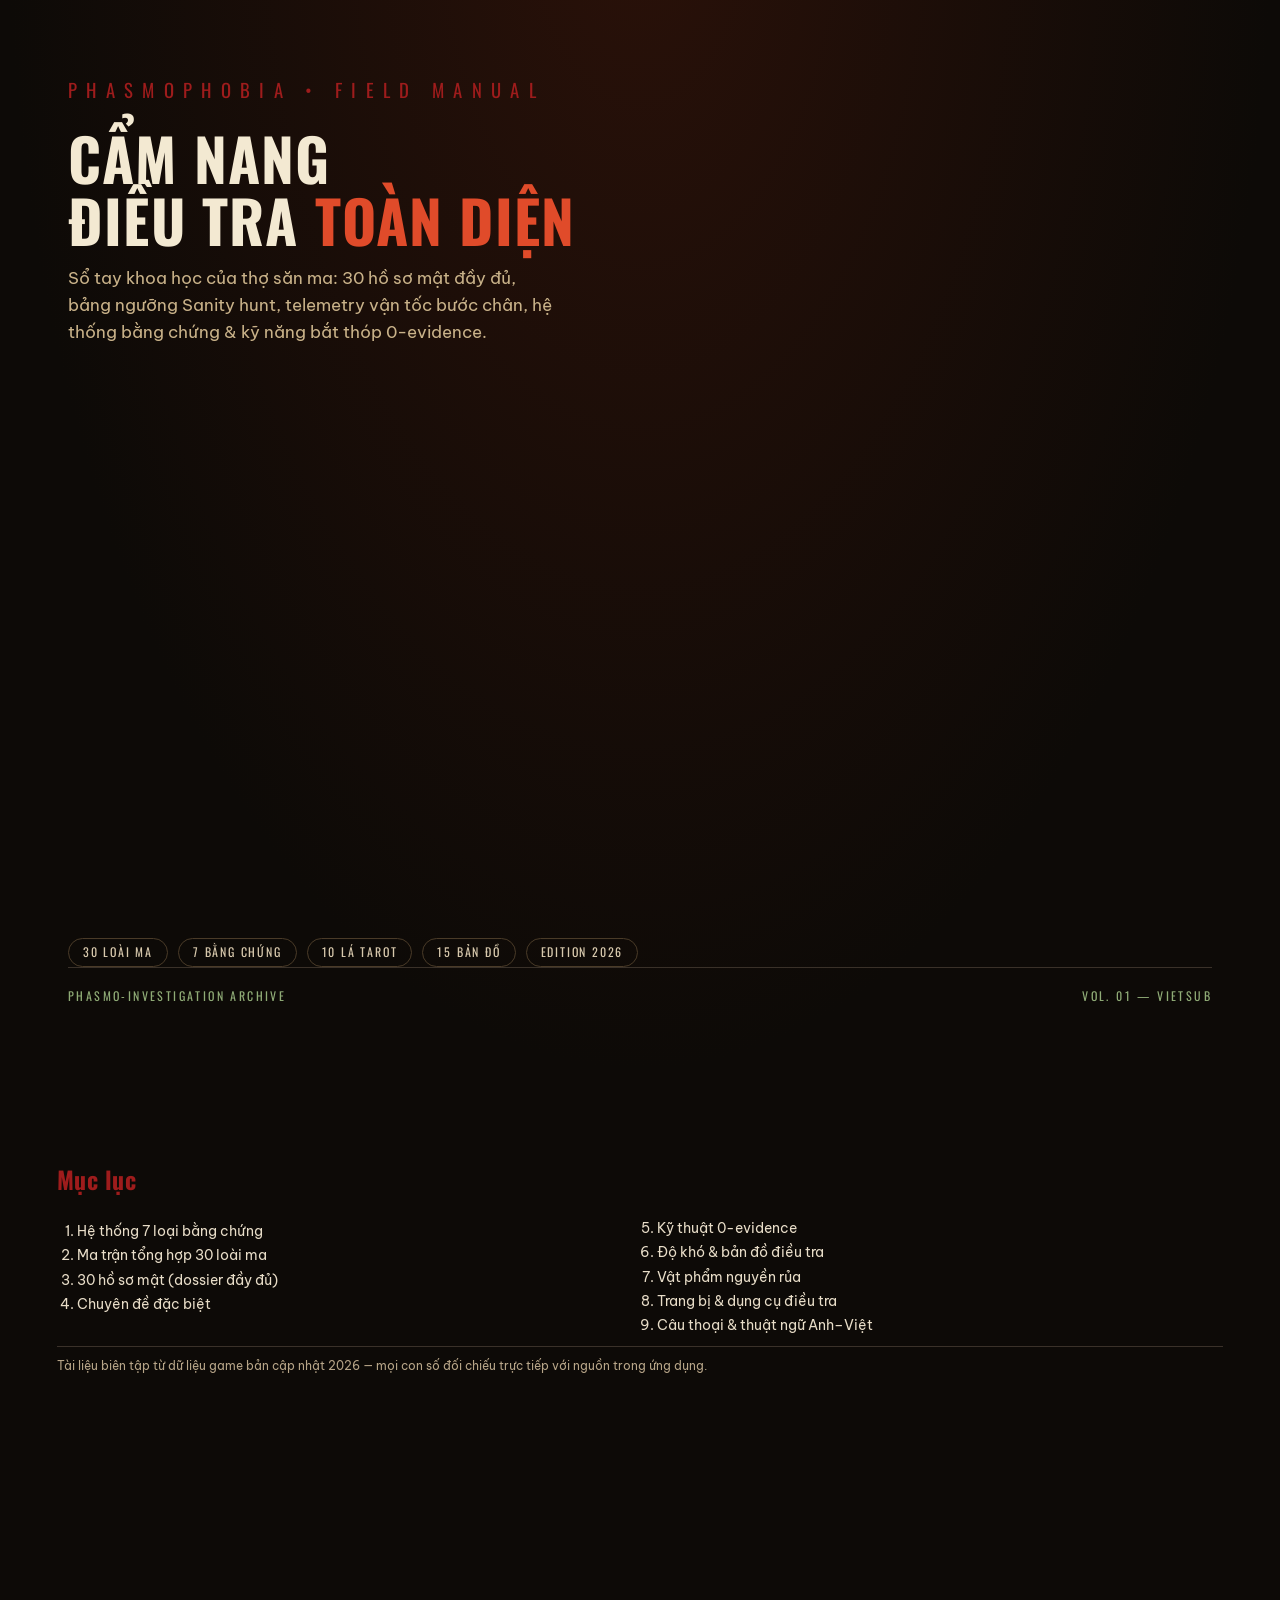
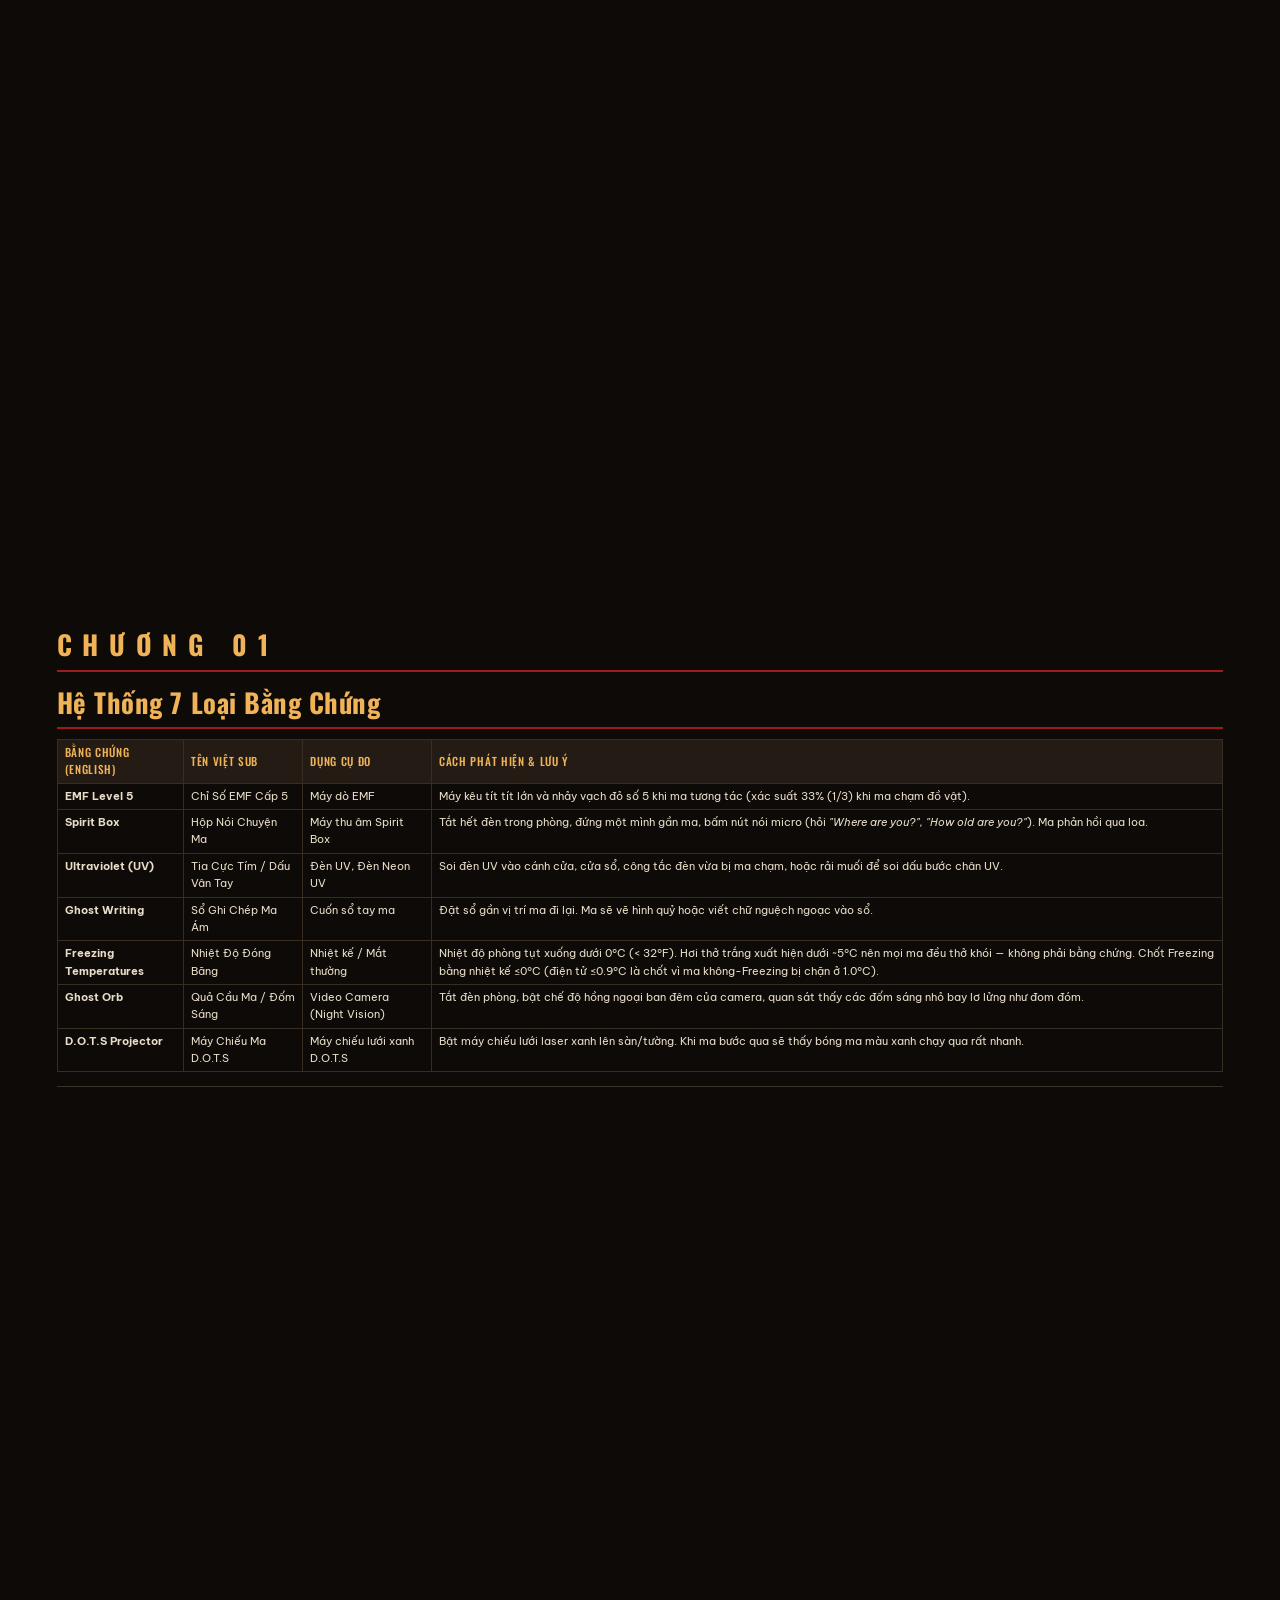
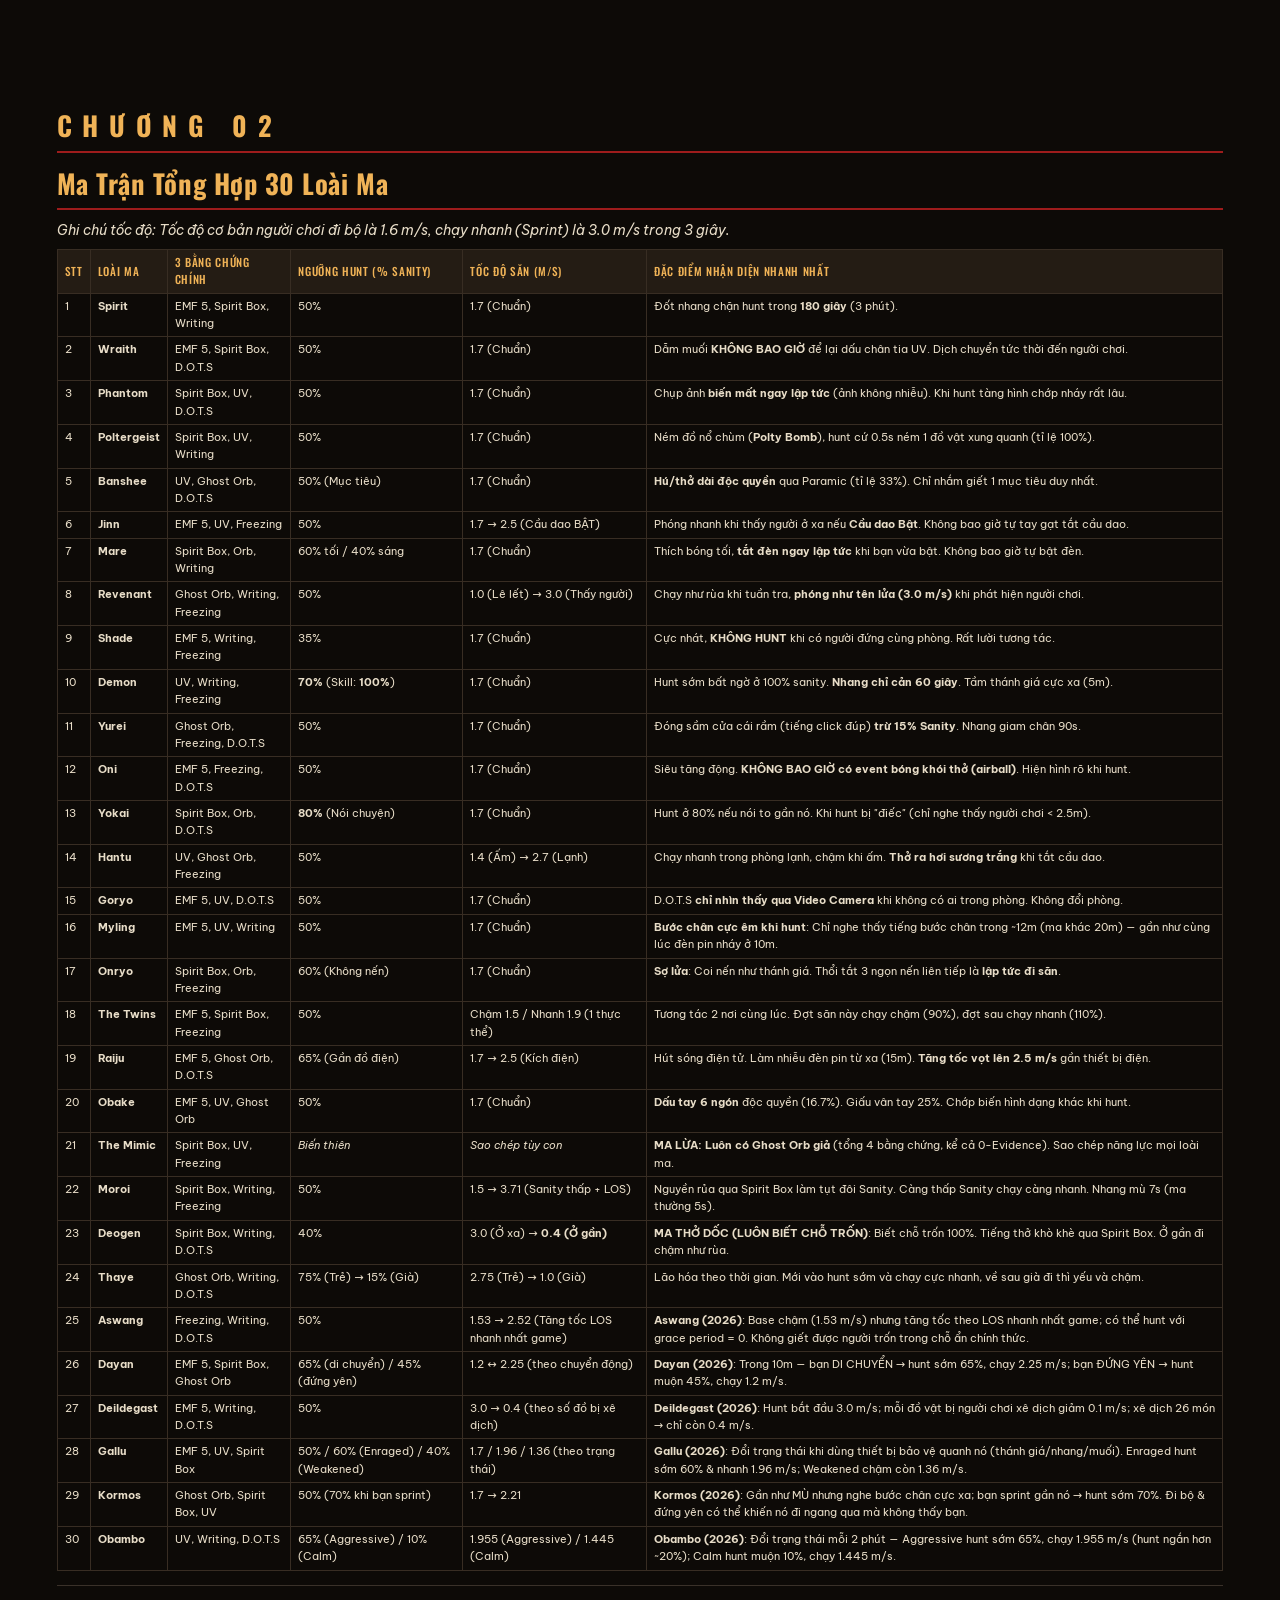
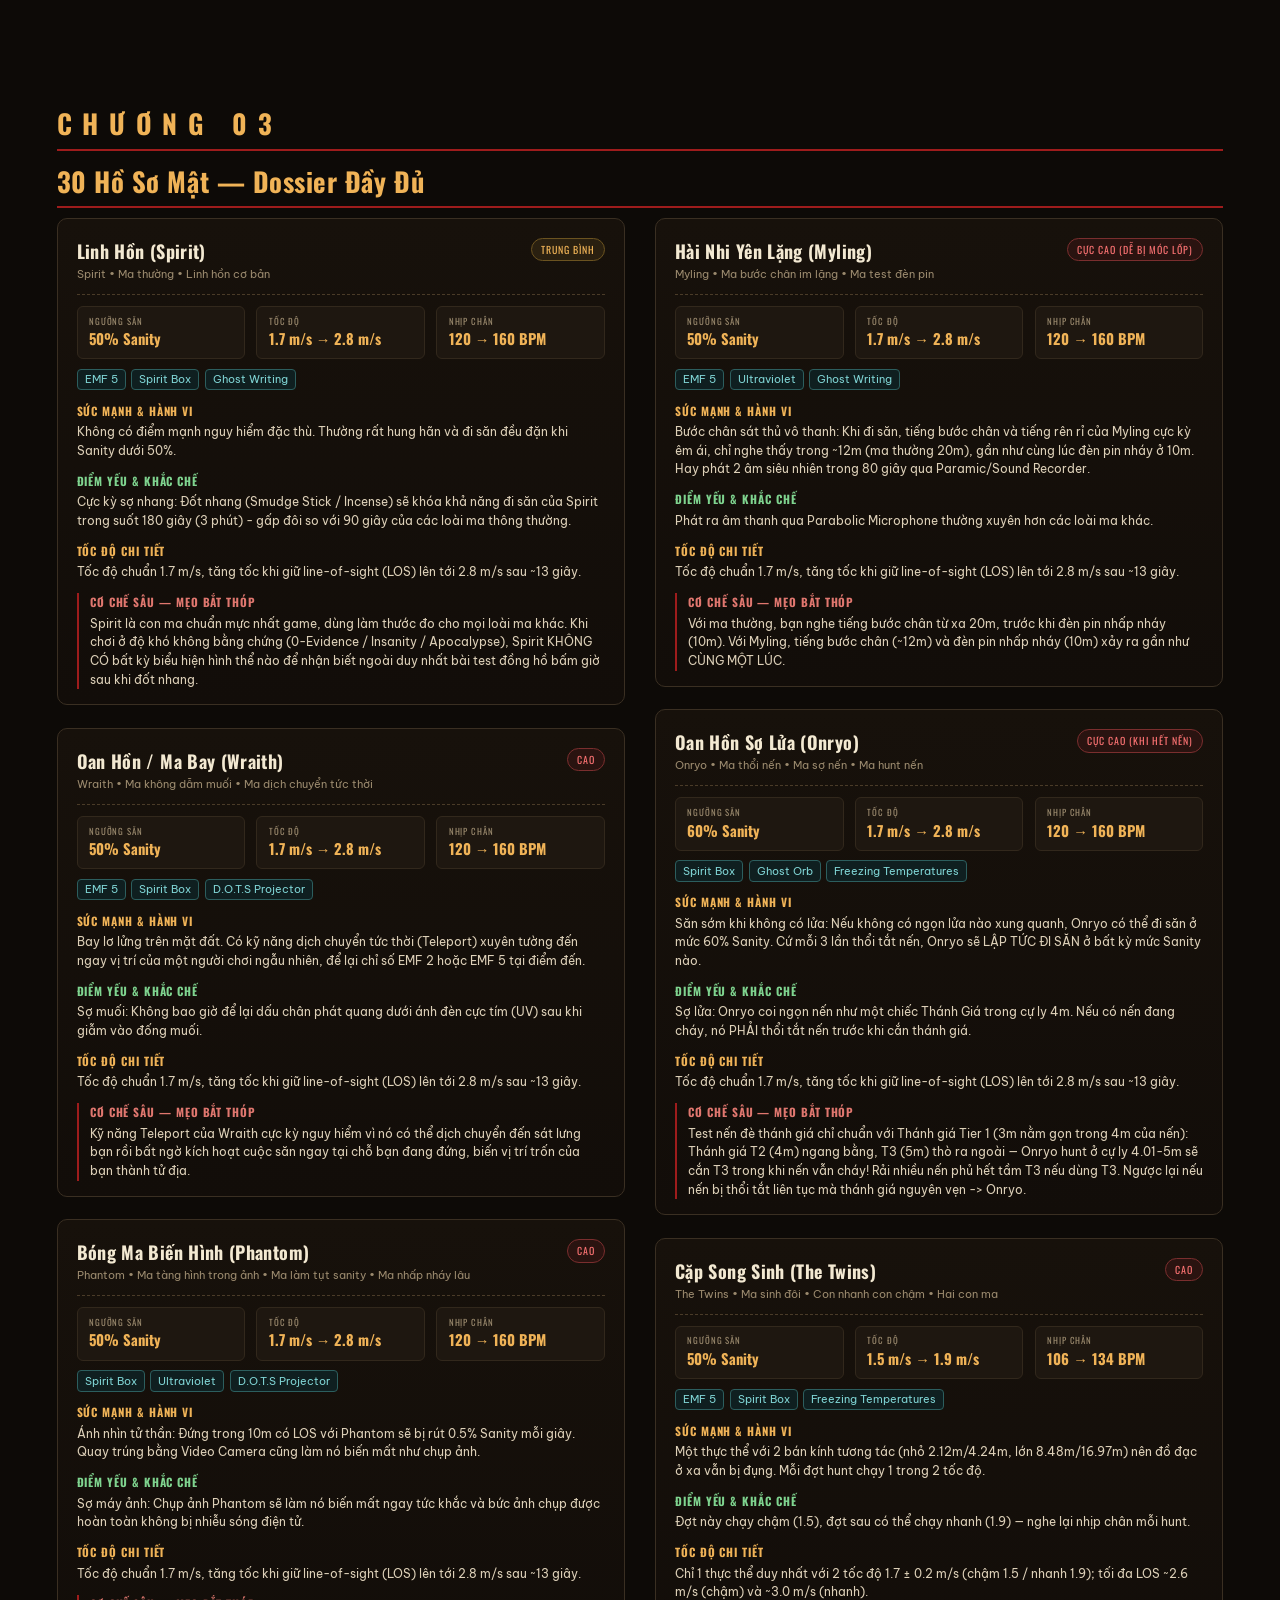
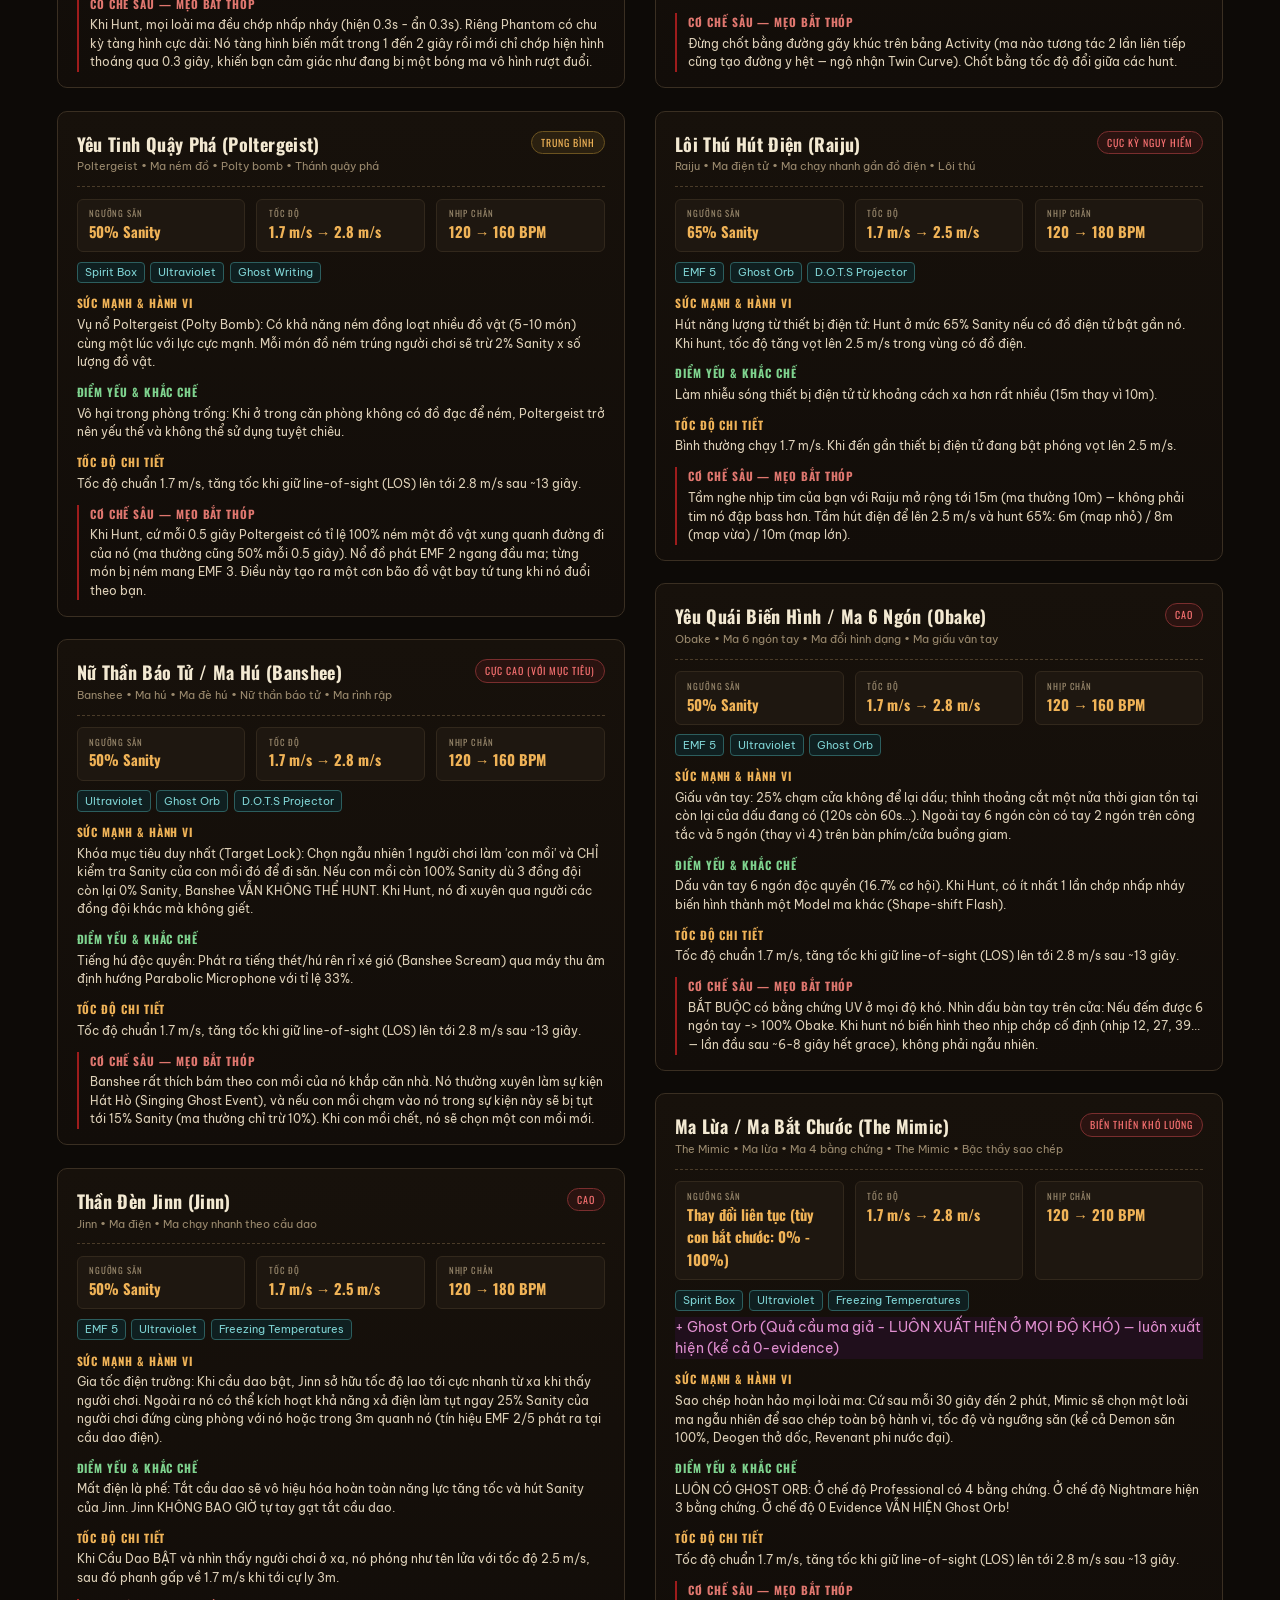
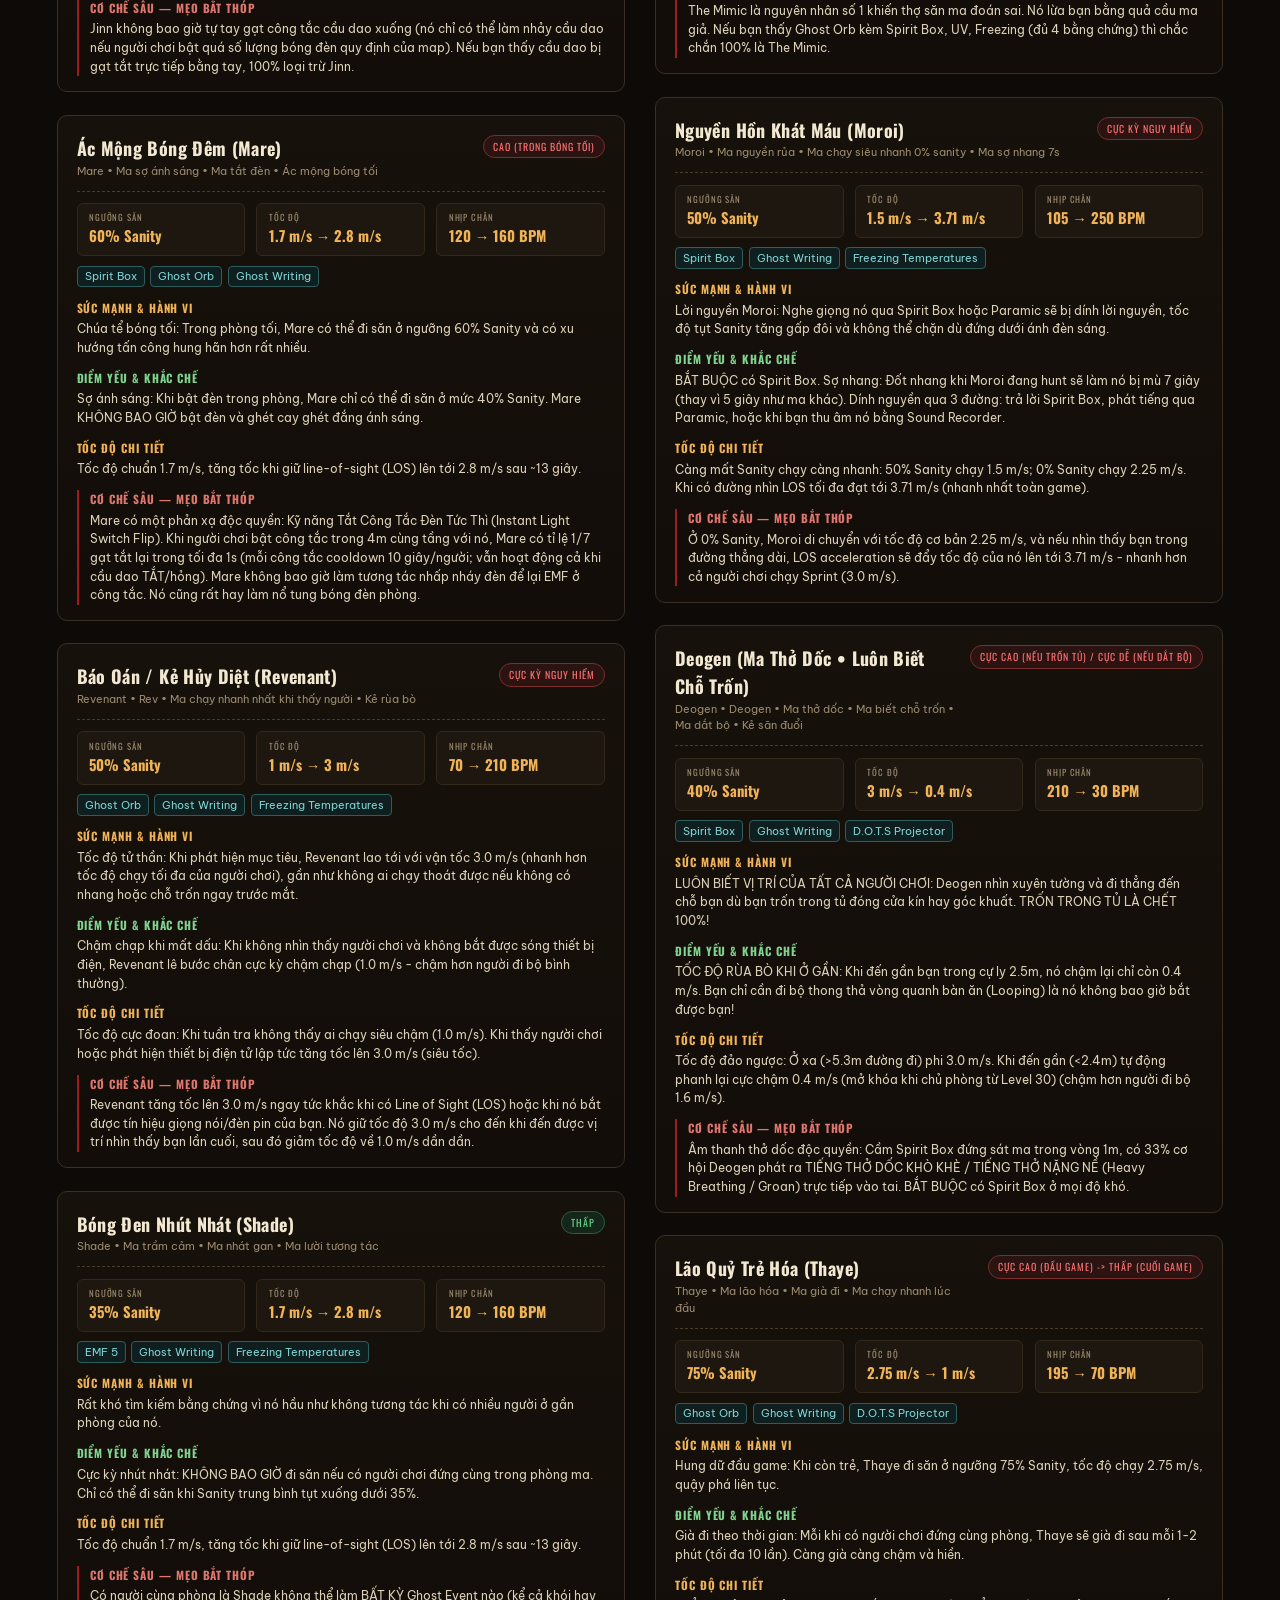
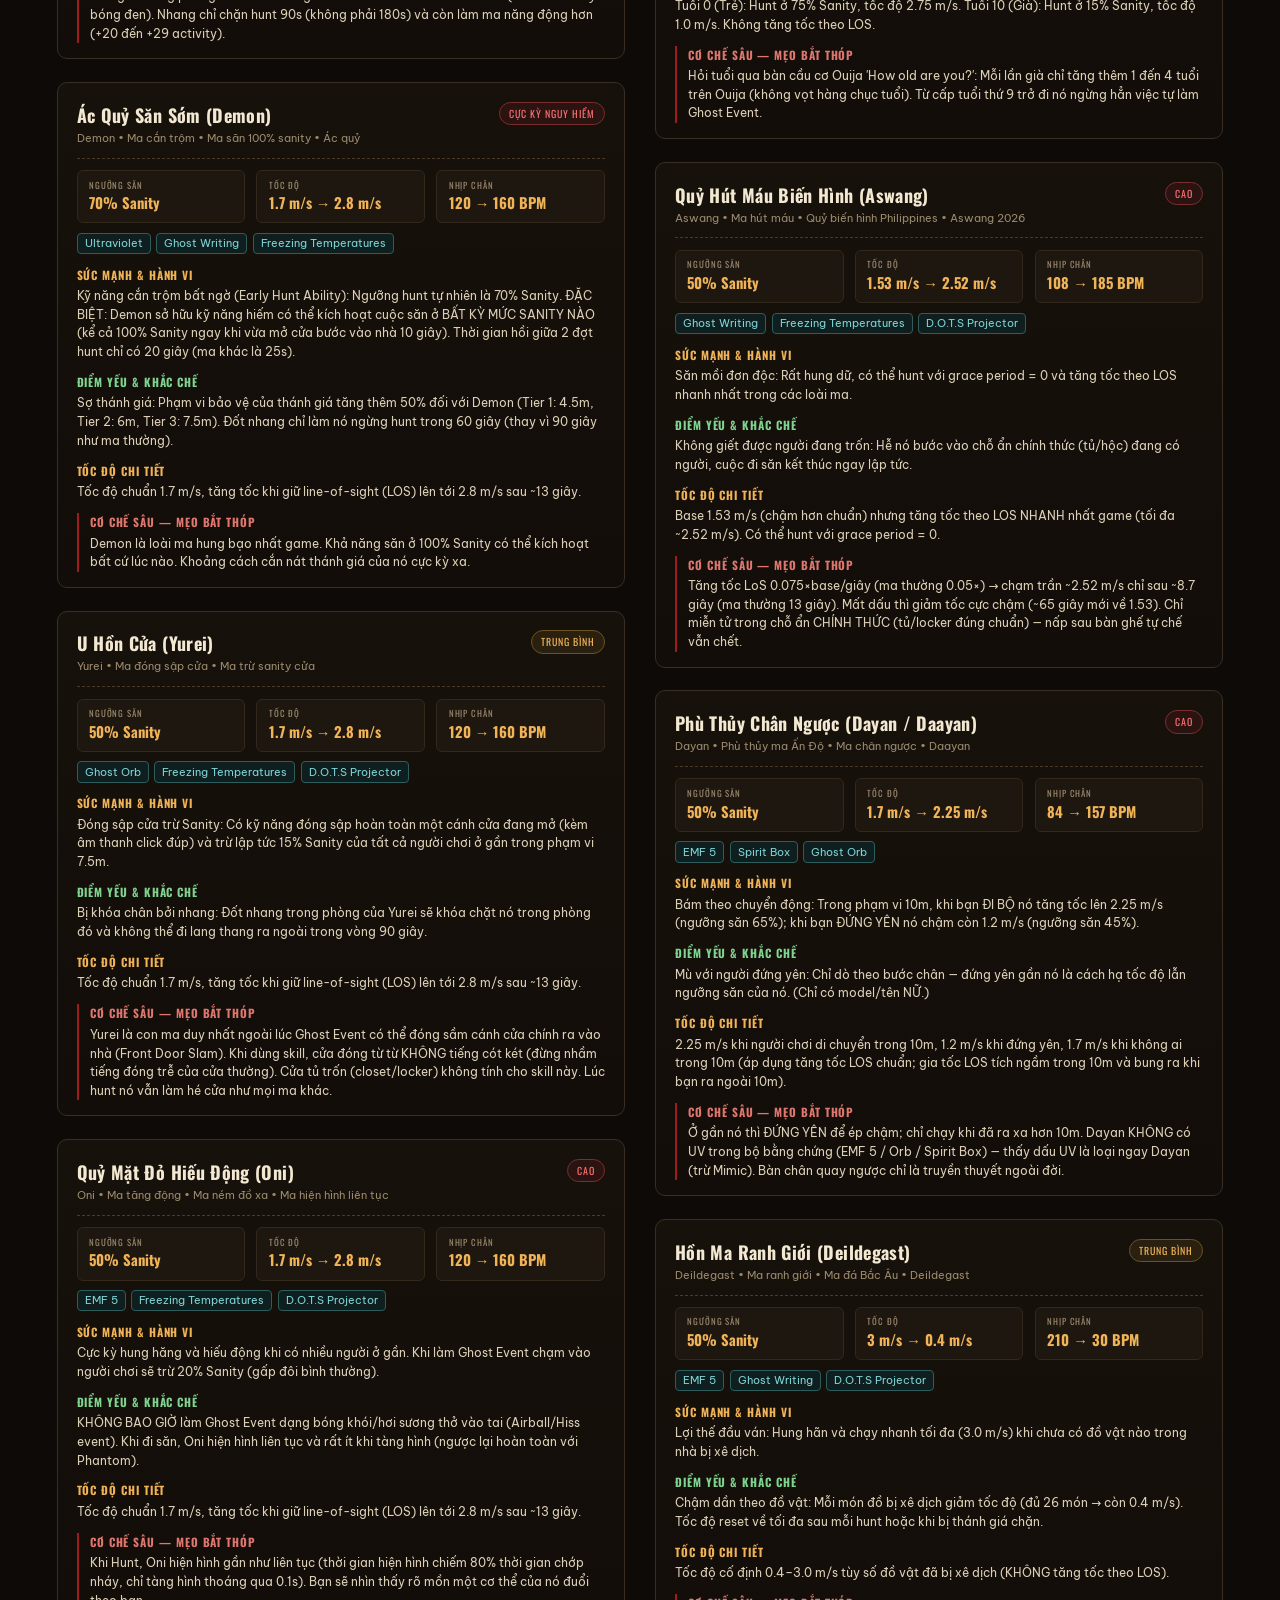
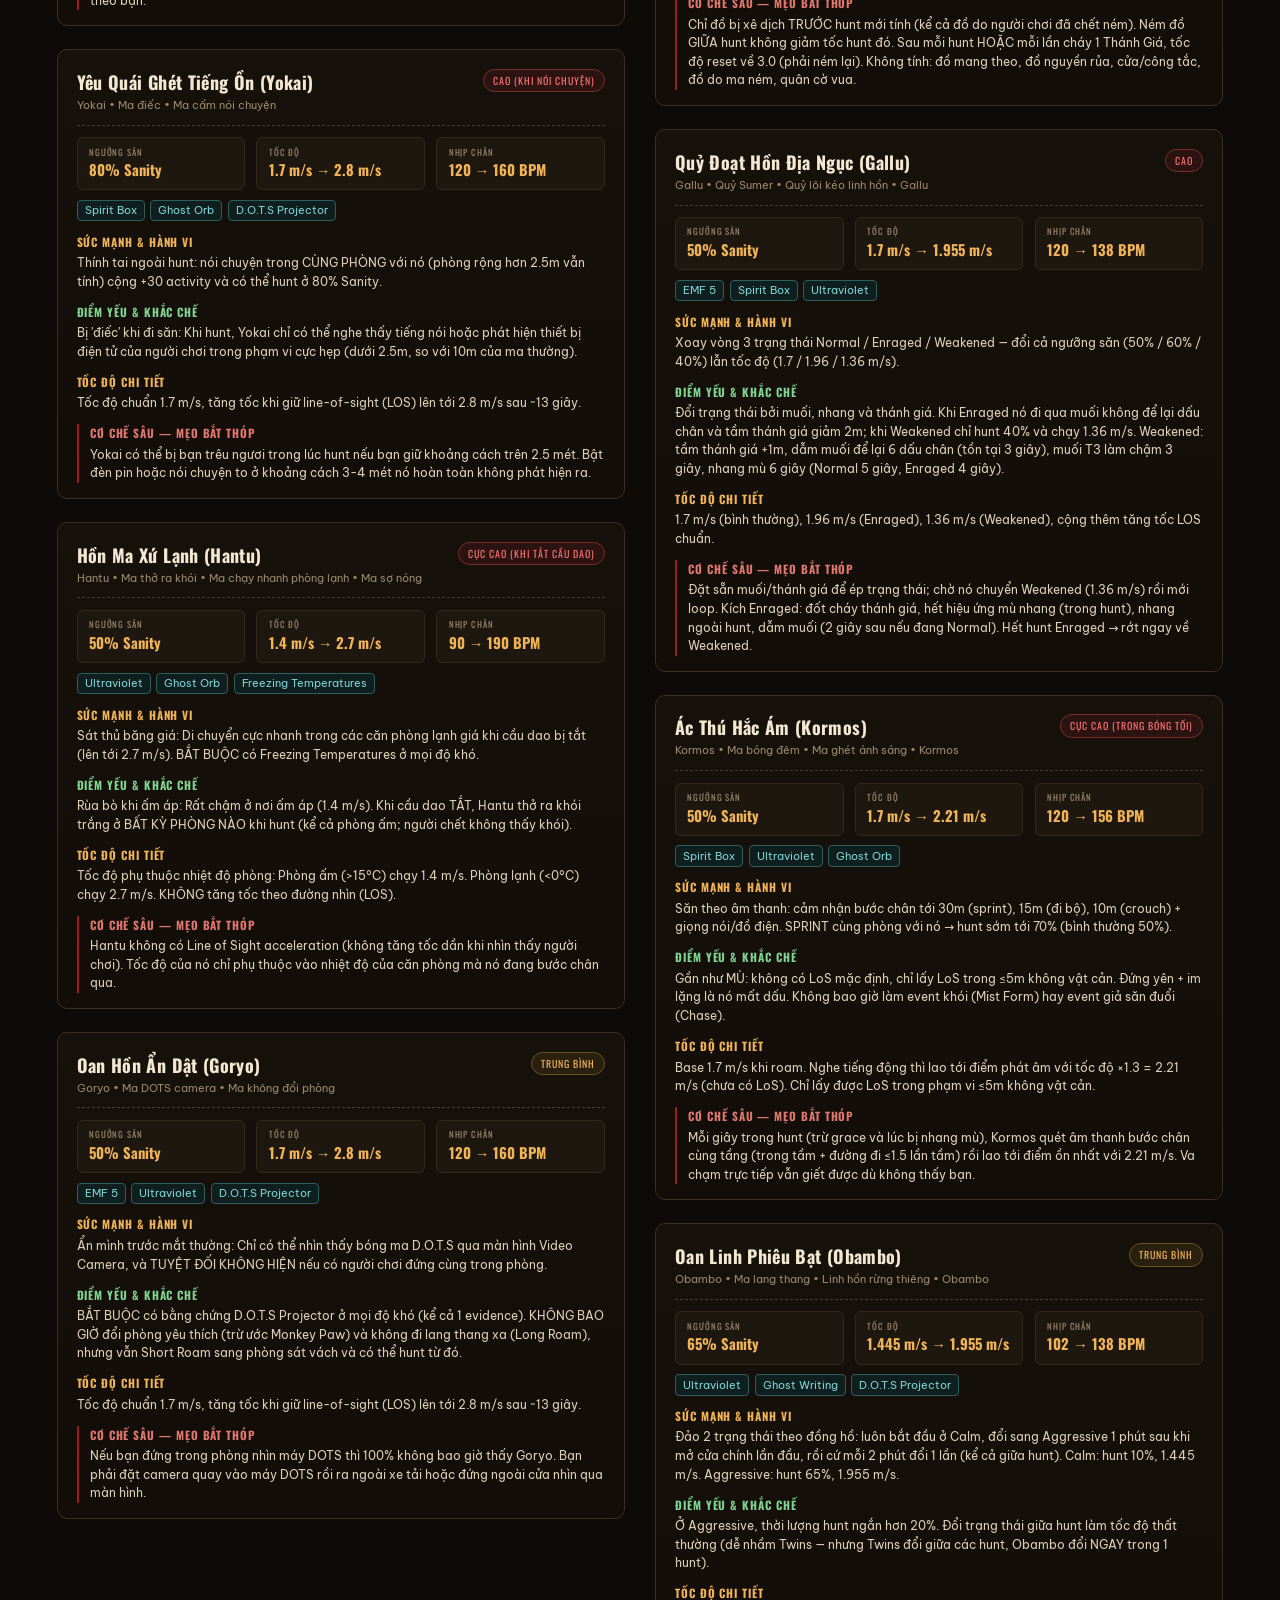
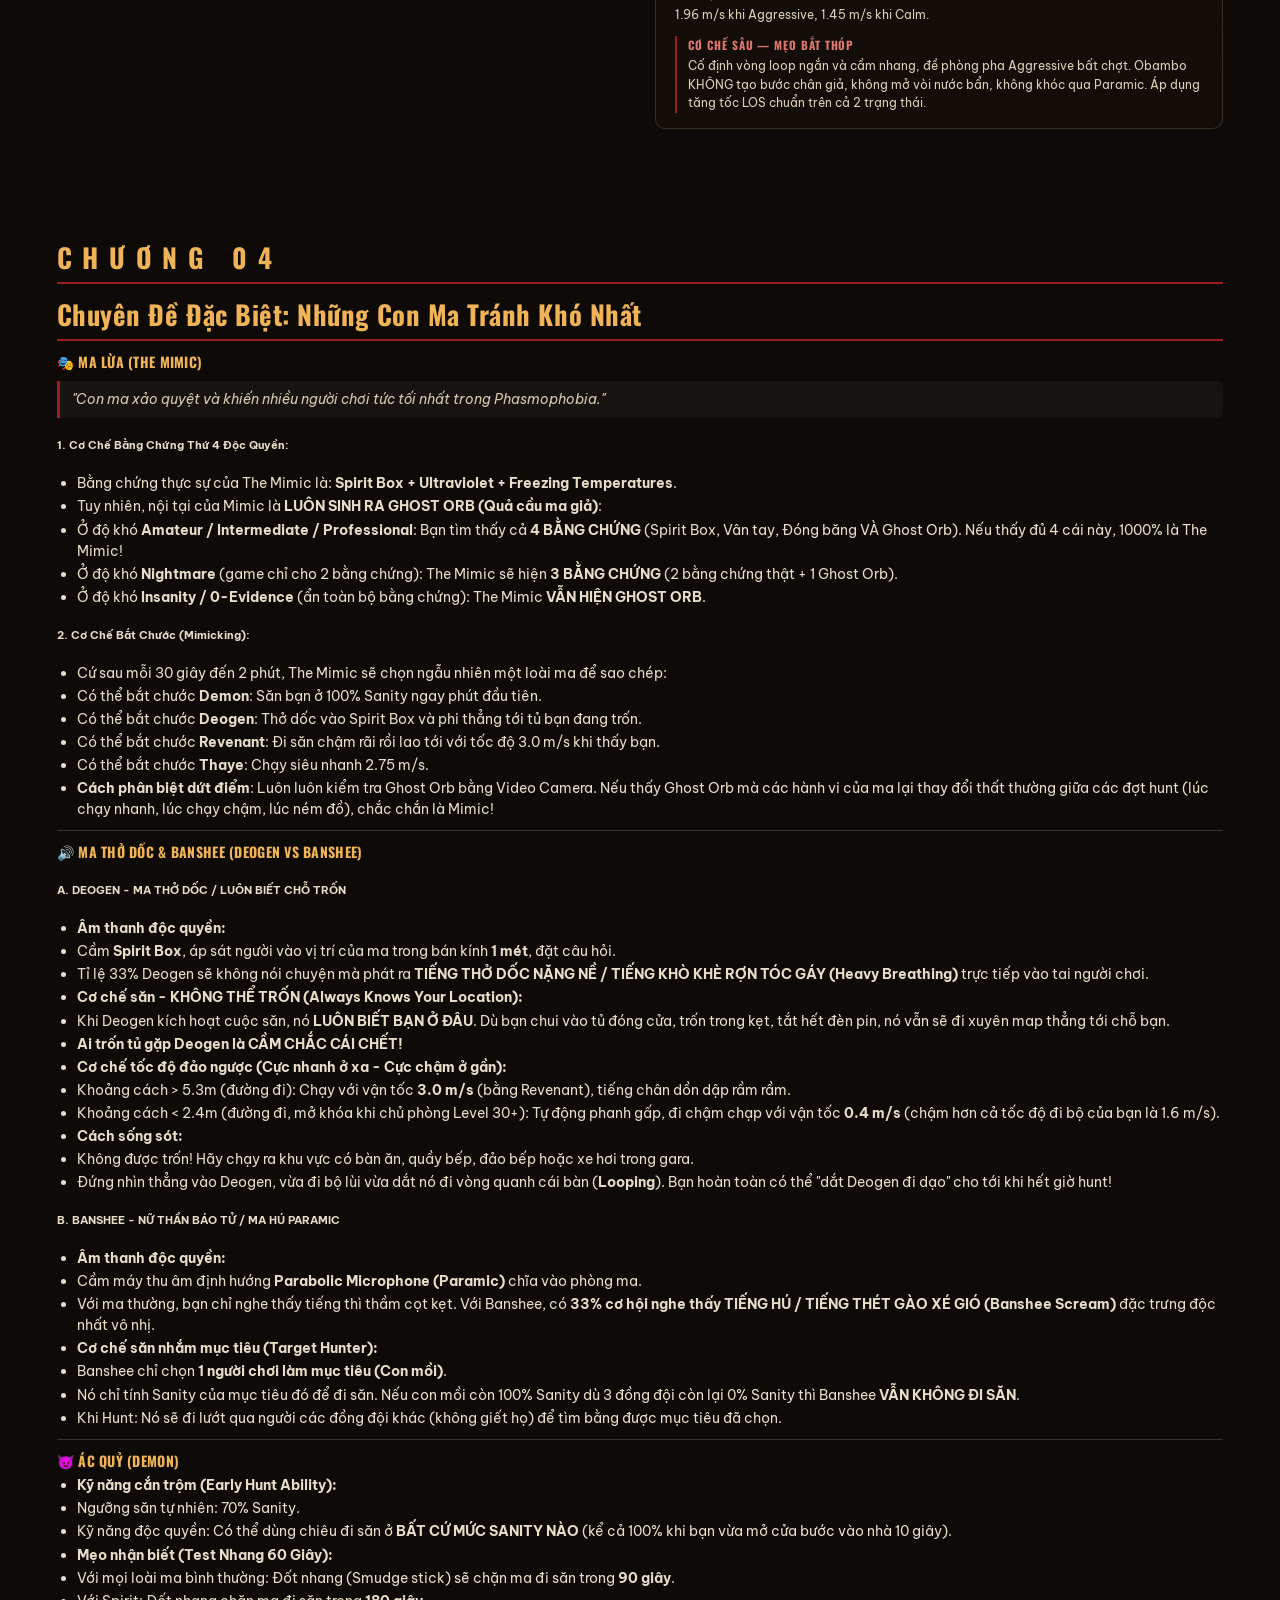
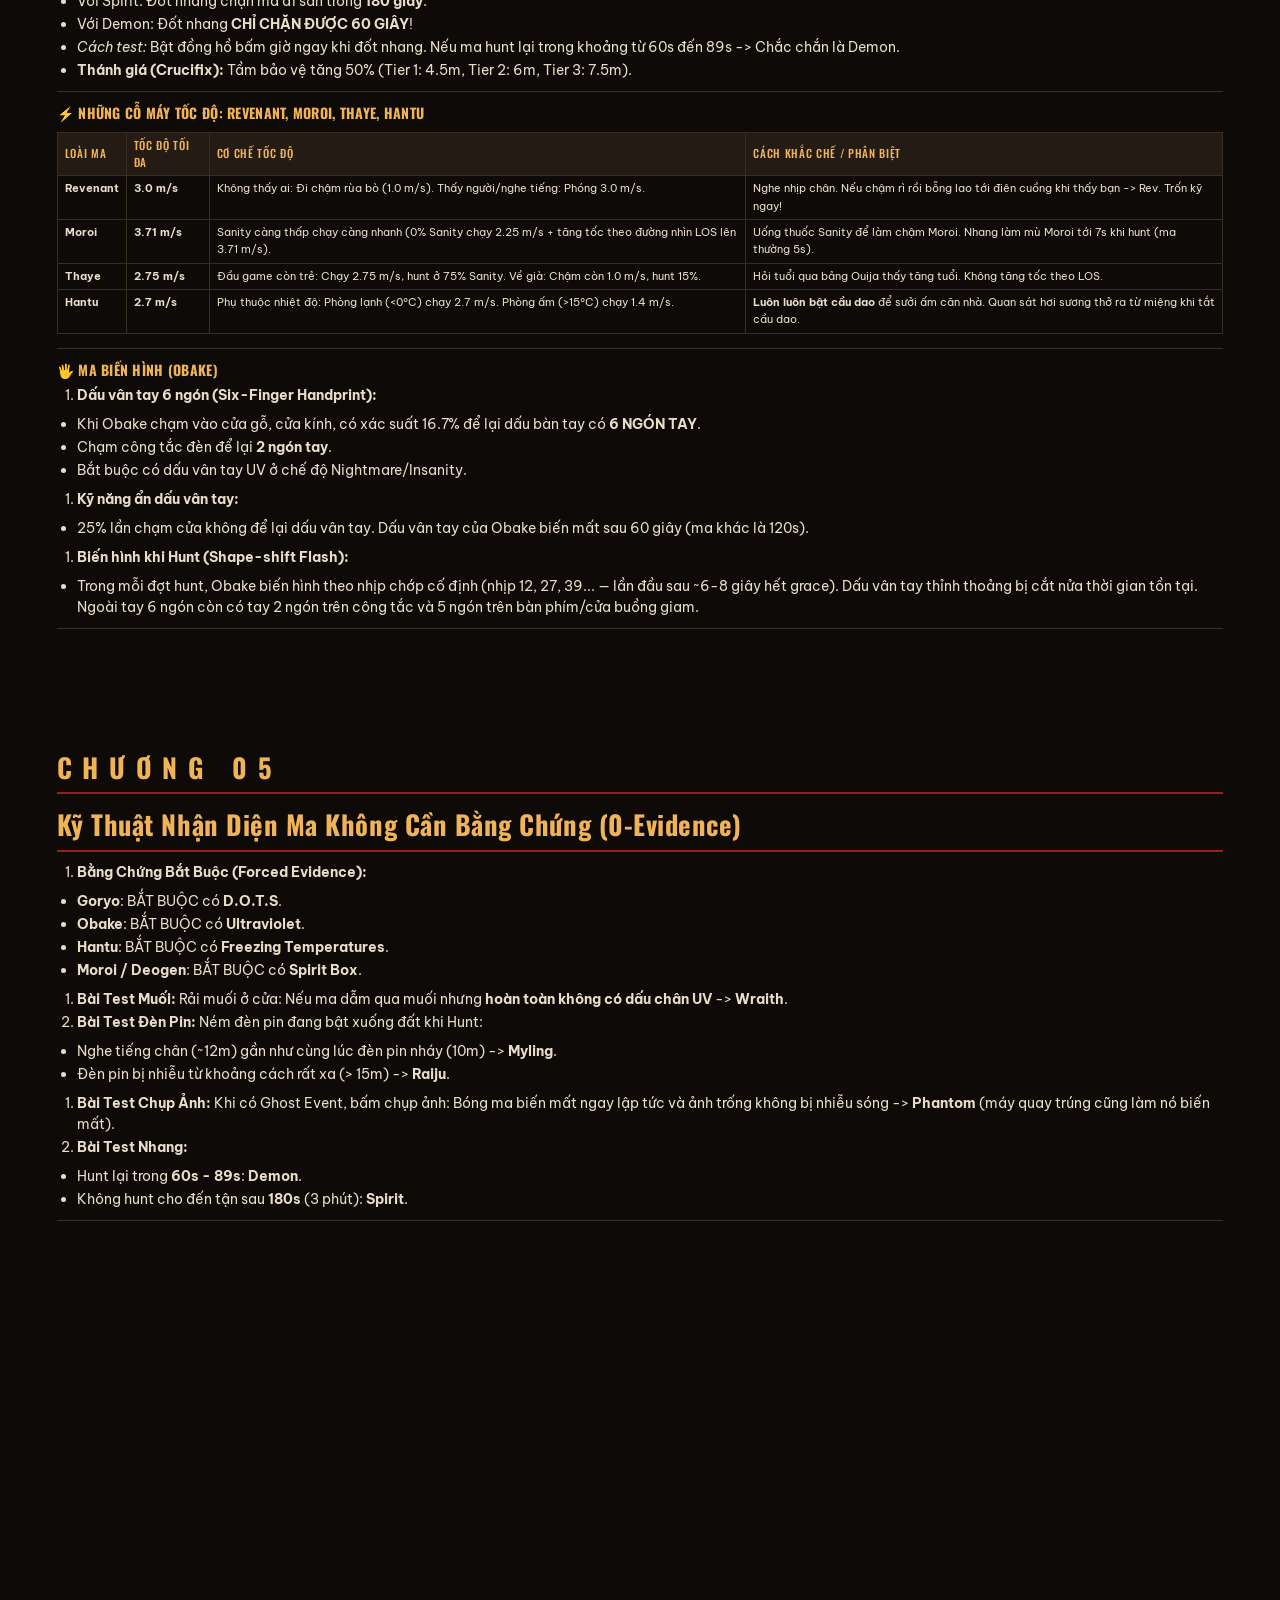
==== commit 8bd70e72: "fix(data): vong 2 canon 0.19.0 - BPM 6 ma moi + dossier branches + build_book v2 + tells nang cao + " ====
--- a/book/sach_cam_nang_phasmo.html
+++ b/book/sach_cam_nang_phasmo.html
@@ -96,7 +96,7 @@
 </section>
 
 <section class="page chapter"><h2 class="ch-num">CHƯƠNG 01</h2><h2>Hệ Thống 7 Loại Bằng Chứng</h2><table><thead><tr><th>Bằng Chứng (English)</th><th>Tên Việt Sub</th><th>Dụng Cụ Đo</th><th>Cách Phát Hiện &amp; Lưu Ý</th></tr></thead><tbody><tr><td><strong>EMF Level 5</strong></td><td>Chỉ Số EMF Cấp 5</td><td>Máy dò EMF</td><td>Máy kêu tít tít lớn và nhảy vạch đỏ số 5 khi ma tương tác (xác suất 33% (1/3) khi ma chạm đồ vật).</td></tr><tr><td><strong>Spirit Box</strong></td><td>Hộp Nói Chuyện Ma</td><td>Máy thu âm Spirit Box</td><td>Tắt hết đèn trong phòng, đứng một mình gần ma, bấm nút nói micro (hỏi <em>"Where are you?", "How old are you?"</em>). Ma phản hồi qua loa.</td></tr><tr><td><strong>Ultraviolet (UV)</strong></td><td>Tia Cực Tím / Dấu Vân Tay</td><td>Đèn UV, Đèn Neon UV</td><td>Soi đèn UV vào cánh cửa, cửa sổ, công tắc đèn vừa bị ma chạm, hoặc rải muối để soi dấu bước chân UV.</td></tr><tr><td><strong>Ghost Writing</strong></td><td>Sổ Ghi Chép Ma Ám</td><td>Cuốn sổ tay ma</td><td>Đặt sổ gần vị trí ma đi lại. Ma sẽ vẽ hình quỷ hoặc viết chữ nguệch ngoạc vào sổ.</td></tr><tr><td><strong>Freezing Temperatures</strong></td><td>Nhiệt Độ Đóng Băng</td><td>Nhiệt kế / Mắt thường</td><td>Nhiệt độ phòng tụt xuống dưới 0°C (&lt; 32°F). Hơi thở trắng xuất hiện dưới ~5°C nên mọi ma đều thở khói — không phải bằng chứng. Chốt Freezing bằng nhiệt kế ≤0°C (điện tử ≤0.9°C là chốt vì ma không-Freezing bị chặn ở 1.0°C).</td></tr><tr><td><strong>Ghost Orb</strong></td><td>Quả Cầu Ma / Đốm Sáng</td><td>Video Camera (Night Vision)</td><td>Tắt đèn phòng, bật chế độ hồng ngoại ban đêm của camera, quan sát thấy các đốm sáng nhỏ bay lơ lửng như đom đóm.</td></tr><tr><td><strong>D.O.T.S Projector</strong></td><td>Máy Chiếu Ma D.O.T.S</td><td>Máy chiếu lưới xanh D.O.T.S</td><td>Bật máy chiếu lưới laser xanh lên sàn/tường. Khi ma bước qua sẽ thấy bóng ma màu xanh chạy qua rất nhanh.</td></tr></tbody></table><hr></section>
-<section class="page chapter"><h2 class="ch-num">CHƯƠNG 02</h2><h2>Ma Trận Tổng Hợp 30 Loài Ma</h2><p><em>Ghi chú tốc độ: Tốc độ cơ bản người chơi đi bộ là 1.6 m/s, chạy nhanh (Sprint) là 3.0 m/s trong 3 giây.</em></p><table><thead><tr><th>STT</th><th>Loài Ma</th><th>3 Bằng Chứng Chính</th><th>Ngưỡng Hunt (% Sanity)</th><th>Tốc Độ Săn (m/s)</th><th>Đặc Điểm Nhận Diện Nhanh Nhất</th></tr></thead><tbody><tr><td>1</td><td><strong>Spirit</strong></td><td>EMF 5, Spirit Box, Writing</td><td>50%</td><td>1.7 (Chuẩn)</td><td>Đốt nhang chặn hunt trong <strong>180 giây</strong> (3 phút).</td></tr><tr><td>2</td><td><strong>Wraith</strong></td><td>EMF 5, Spirit Box, D.O.T.S</td><td>50%</td><td>1.7 (Chuẩn)</td><td>Dẫm muối <strong>KHÔNG BAO GIỜ</strong> để lại dấu chân tia UV. Dịch chuyển tức thời đến người chơi.</td></tr><tr><td>3</td><td><strong>Phantom</strong></td><td>Spirit Box, UV, D.O.T.S</td><td>50%</td><td>1.7 (Chuẩn)</td><td>Chụp ảnh <strong>biến mất ngay lập tức</strong> (ảnh không nhiễu). Khi hunt tàng hình chớp nháy rất lâu.</td></tr><tr><td>4</td><td><strong>Poltergeist</strong></td><td>Spirit Box, UV, Writing</td><td>50%</td><td>1.7 (Chuẩn)</td><td>Ném đồ nổ chùm (<strong>Polty Bomb</strong>), hunt cứ 0.5s ném 1 đồ vật xung quanh (tỉ lệ 100%).</td></tr><tr><td>5</td><td><strong>Banshee</strong></td><td>UV, Ghost Orb, D.O.T.S</td><td>50% (Mục tiêu)</td><td>1.7 (Chuẩn)</td><td><strong>Hú/thở dài độc quyền</strong> qua Paramic (tỉ lệ 33%). Chỉ nhắm giết 1 mục tiêu duy nhất.</td></tr><tr><td>6</td><td><strong>Jinn</strong></td><td>EMF 5, UV, Freezing</td><td>50%</td><td>1.7 → 2.5 (Cầu dao BẬT)</td><td>Phóng nhanh khi thấy người ở xa nếu <strong>Cầu dao Bật</strong>. Không bao giờ tự tay gạt tắt cầu dao.</td></tr><tr><td>7</td><td><strong>Mare</strong></td><td>Spirit Box, Orb, Writing</td><td>60% tối / 40% sáng</td><td>1.7 (Chuẩn)</td><td>Thích bóng tối, <strong>tắt đèn ngay lập tức</strong> khi bạn vừa bật. Không bao giờ tự bật đèn.</td></tr><tr><td>8</td><td><strong>Revenant</strong></td><td>Ghost Orb, Writing, Freezing</td><td>50%</td><td>1.0 (Lê lết) → 3.0 (Thấy người)</td><td>Chạy như rùa khi tuần tra, <strong>phóng như tên lửa (3.0 m/s)</strong> khi phát hiện người chơi.</td></tr><tr><td>9</td><td><strong>Shade</strong></td><td>EMF 5, Writing, Freezing</td><td>35%</td><td>1.7 (Chuẩn)</td><td>Cực nhát, <strong>KHÔNG HUNT</strong> khi có người đứng cùng phòng. Rất lười tương tác.</td></tr><tr><td>10</td><td><strong>Demon</strong></td><td>UV, Writing, Freezing</td><td><strong>70%</strong> (Skill: <strong>100%</strong>)</td><td>1.7 (Chuẩn)</td><td>Hunt sớm bất ngờ ở 100% sanity. <strong>Nhang chỉ cản 60 giây</strong>. Tầm thánh giá cực xa (5m).</td></tr><tr><td>11</td><td><strong>Yurei</strong></td><td>Ghost Orb, Freezing, D.O.T.S</td><td>50%</td><td>1.7 (Chuẩn)</td><td>Đóng sầm cửa cái rầm (tiếng click đúp) <strong>trừ 15% Sanity</strong>. Nhang giam chân 90s.</td></tr><tr><td>12</td><td><strong>Oni</strong></td><td>EMF 5, Freezing, D.O.T.S</td><td>50%</td><td>1.7 (Chuẩn)</td><td>Siêu tăng động. <strong>KHÔNG BAO GIỜ có event bóng khói thở (airball)</strong>. Hiện hình rõ khi hunt.</td></tr><tr><td>13</td><td><strong>Yokai</strong></td><td>Spirit Box, Orb, D.O.T.S</td><td><strong>80%</strong> (Nói chuyện)</td><td>1.7 (Chuẩn)</td><td>Hunt ở 80% nếu nói to gần nó. Khi hunt bị "điếc" (chỉ nghe thấy người chơi &lt; 2.5m).</td></tr><tr><td>14</td><td><strong>Hantu</strong></td><td>UV, Ghost Orb, Freezing</td><td>50%</td><td>1.4 (Ấm) → 2.7 (Lạnh)</td><td>Chạy nhanh trong phòng lạnh, chậm khi ấm. <strong>Thở ra hơi sương trắng</strong> khi tắt cầu dao.</td></tr><tr><td>15</td><td><strong>Goryo</strong></td><td>EMF 5, UV, D.O.T.S</td><td>50%</td><td>1.7 (Chuẩn)</td><td>D.O.T.S <strong>chỉ nhìn thấy qua Video Camera</strong> khi không có ai trong phòng. Không đổi phòng.</td></tr><tr><td>16</td><td><strong>Myling</strong></td><td>EMF 5, UV, Writing</td><td>50%</td><td>1.7 (Chuẩn)</td><td><strong>Bước chân cực êm khi hunt</strong>: Chỉ nghe thấy tiếng bước chân khi đèn pin đã nhấp nháy (&lt; 10m).</td></tr><tr><td>17</td><td><strong>Onryo</strong></td><td>Spirit Box, Orb, Freezing</td><td>60% (Không nến)</td><td>1.7 (Chuẩn)</td><td><strong>Sợ lửa</strong>: Coi nến như thánh giá. Thổi tắt 3 ngọn nến liên tiếp là <strong>lập tức đi săn</strong>.</td></tr><tr><td>18</td><td><strong>The Twins</strong></td><td>EMF 5, Spirit Box, Freezing</td><td>50%</td><td>Chậm 1.5 / Nhanh 1.9 (1 thực thể)</td><td>Tương tác 2 nơi cùng lúc. Đợt săn này chạy chậm (90%), đợt sau chạy nhanh (110%).</td></tr><tr><td>19</td><td><strong>Raiju</strong></td><td>EMF 5, Ghost Orb, D.O.T.S</td><td>65% (Gần đồ điện)</td><td>1.7 → 2.5 (Kích điện)</td><td>Hút sóng điện tử. Làm nhiễu đèn pin từ xa (15m). <strong>Tăng tốc vọt lên 2.5 m/s</strong> gần thiết bị điện.</td></tr><tr><td>20</td><td><strong>Obake</strong></td><td>EMF 5, UV, Ghost Orb</td><td>50%</td><td>1.7 (Chuẩn)</td><td><strong>Dấu tay 6 ngón</strong> độc quyền (16.7%). Giấu vân tay 25%. Chớp biến hình dạng khác khi hunt.</td></tr><tr><td>21</td><td><strong>The Mimic</strong></td><td>Spirit Box, UV, Freezing</td><td><em>Biến thiên</em></td><td><em>Sao chép tùy con</em></td><td><strong>MA LỪA: Luôn có Ghost Orb giả</strong> (tổng 4 bằng chứng, kể cả 0-Evidence). Sao chép năng lực mọi loài ma.</td></tr><tr><td>22</td><td><strong>Moroi</strong></td><td>Spirit Box, Writing, Freezing</td><td>50%</td><td>1.5 → 3.71 (Sanity thấp + LOS)</td><td>Nguyền rủa qua Spirit Box làm tụt đôi Sanity. Càng thấp Sanity chạy càng nhanh. Nhang mù 7s (ma thường 5s).</td></tr><tr><td>23</td><td><strong>Deogen</strong></td><td>Spirit Box, Writing, D.O.T.S</td><td>40%</td><td>3.0 (Ở xa) → <strong>0.4 (Ở gần)</strong></td><td><strong>MA THỞ DỐC (LUÔN BIẾT CHỖ TRỐN)</strong>: Biết chỗ trốn 100%. Tiếng thở khò khè qua Spirit Box. Ở gần đi chậm như rùa.</td></tr><tr><td>24</td><td><strong>Thaye</strong></td><td>Ghost Orb, Writing, D.O.T.S</td><td>75% (Trẻ) → 15% (Già)</td><td>2.75 (Trẻ) → 1.0 (Già)</td><td>Lão hóa theo thời gian. Mới vào hunt sớm và chạy cực nhanh, về sau già đi thì yếu và chậm.</td></tr><tr><td>25</td><td><strong>Aswang</strong></td><td>Freezing, Writing, D.O.T.S</td><td>50%</td><td>1.53 → 2.52 (Tăng tốc LOS nhanh nhất game)</td><td><strong>Aswang (2026)</strong>: Base chậm (1.53 m/s) nhưng tăng tốc theo LOS nhanh nhất game; có thể hunt với grace period = 0. Không giết được người trốn trong chỗ ẩn chính thức.</td></tr><tr><td>26</td><td><strong>Dayan</strong></td><td>EMF 5, Spirit Box, Ghost Orb</td><td>65% (di chuyển) / 45% (đứng yên)</td><td>1.2 ↔ 2.25 (theo chuyển động)</td><td><strong>Dayan (2026)</strong>: Trong 10m — bạn DI CHUYỂN → hunt sớm 65%, chạy 2.25 m/s; bạn ĐỨNG YÊN → hunt muộn 45%, chạy 1.2 m/s.</td></tr><tr><td>27</td><td><strong>Deildegast</strong></td><td>EMF 5, Writing, D.O.T.S</td><td>50%</td><td>3.0 → 0.4 (theo số đồ bị xê dịch)</td><td><strong>Deildegast (2026)</strong>: Hunt bắt đầu 3.0 m/s; mỗi đồ vật bị người chơi xê dịch giảm 0.1 m/s; xê dịch 26 món → chỉ còn 0.4 m/s.</td></tr><tr><td>28</td><td><strong>Gallu</strong></td><td>EMF 5, UV, Spirit Box</td><td>50% / 60% (Enraged) / 40% (Weakened)</td><td>1.7 / 1.96 / 1.36 (theo trạng thái)</td><td><strong>Gallu (2026)</strong>: Đổi trạng thái khi dùng thiết bị bảo vệ quanh nó (thánh giá/nhang/muối). Enraged hunt sớm 60% &amp; nhanh 1.96 m/s; Weakened chậm còn 1.36 m/s.</td></tr><tr><td>29</td><td><strong>Kormos</strong></td><td>Ghost Orb, Spirit Box, UV</td><td>50% (70% khi bạn sprint)</td><td>1.7 → 2.21</td><td><strong>Kormos (2026)</strong>: Gần như MÙ nhưng nghe bước chân cực xa; bạn sprint gần nó → hunt sớm 70%. Đi bộ &amp; đứng yên có thể khiến nó đi ngang qua mà không thấy bạn.</td></tr><tr><td>30</td><td><strong>Obambo</strong></td><td>UV, Writing, D.O.T.S</td><td>65% (Aggressive) / 10% (Calm)</td><td>1.955 (Aggressive) / 1.445 (Calm)</td><td><strong>Obambo (2026)</strong>: Đổi trạng thái mỗi 2 phút — Aggressive hunt sớm 65%, chạy 1.955 m/s (hunt ngắn hơn ~20%); Calm hunt muộn 10%, chạy 1.445 m/s.</td></tr></tbody></table><hr></section>
+<section class="page chapter"><h2 class="ch-num">CHƯƠNG 02</h2><h2>Ma Trận Tổng Hợp 30 Loài Ma</h2><p><em>Ghi chú tốc độ: Tốc độ cơ bản người chơi đi bộ là 1.6 m/s, chạy nhanh (Sprint) là 3.0 m/s trong 3 giây.</em></p><table><thead><tr><th>STT</th><th>Loài Ma</th><th>3 Bằng Chứng Chính</th><th>Ngưỡng Hunt (% Sanity)</th><th>Tốc Độ Săn (m/s)</th><th>Đặc Điểm Nhận Diện Nhanh Nhất</th></tr></thead><tbody><tr><td>1</td><td><strong>Spirit</strong></td><td>EMF 5, Spirit Box, Writing</td><td>50%</td><td>1.7 (Chuẩn)</td><td>Đốt nhang chặn hunt trong <strong>180 giây</strong> (3 phút).</td></tr><tr><td>2</td><td><strong>Wraith</strong></td><td>EMF 5, Spirit Box, D.O.T.S</td><td>50%</td><td>1.7 (Chuẩn)</td><td>Dẫm muối <strong>KHÔNG BAO GIỜ</strong> để lại dấu chân tia UV. Dịch chuyển tức thời đến người chơi.</td></tr><tr><td>3</td><td><strong>Phantom</strong></td><td>Spirit Box, UV, D.O.T.S</td><td>50%</td><td>1.7 (Chuẩn)</td><td>Chụp ảnh <strong>biến mất ngay lập tức</strong> (ảnh không nhiễu). Khi hunt tàng hình chớp nháy rất lâu.</td></tr><tr><td>4</td><td><strong>Poltergeist</strong></td><td>Spirit Box, UV, Writing</td><td>50%</td><td>1.7 (Chuẩn)</td><td>Ném đồ nổ chùm (<strong>Polty Bomb</strong>), hunt cứ 0.5s ném 1 đồ vật xung quanh (tỉ lệ 100%).</td></tr><tr><td>5</td><td><strong>Banshee</strong></td><td>UV, Ghost Orb, D.O.T.S</td><td>50% (Mục tiêu)</td><td>1.7 (Chuẩn)</td><td><strong>Hú/thở dài độc quyền</strong> qua Paramic (tỉ lệ 33%). Chỉ nhắm giết 1 mục tiêu duy nhất.</td></tr><tr><td>6</td><td><strong>Jinn</strong></td><td>EMF 5, UV, Freezing</td><td>50%</td><td>1.7 → 2.5 (Cầu dao BẬT)</td><td>Phóng nhanh khi thấy người ở xa nếu <strong>Cầu dao Bật</strong>. Không bao giờ tự tay gạt tắt cầu dao.</td></tr><tr><td>7</td><td><strong>Mare</strong></td><td>Spirit Box, Orb, Writing</td><td>60% tối / 40% sáng</td><td>1.7 (Chuẩn)</td><td>Thích bóng tối, <strong>tắt đèn ngay lập tức</strong> khi bạn vừa bật. Không bao giờ tự bật đèn.</td></tr><tr><td>8</td><td><strong>Revenant</strong></td><td>Ghost Orb, Writing, Freezing</td><td>50%</td><td>1.0 (Lê lết) → 3.0 (Thấy người)</td><td>Chạy như rùa khi tuần tra, <strong>phóng như tên lửa (3.0 m/s)</strong> khi phát hiện người chơi.</td></tr><tr><td>9</td><td><strong>Shade</strong></td><td>EMF 5, Writing, Freezing</td><td>35%</td><td>1.7 (Chuẩn)</td><td>Cực nhát, <strong>KHÔNG HUNT</strong> khi có người đứng cùng phòng. Rất lười tương tác.</td></tr><tr><td>10</td><td><strong>Demon</strong></td><td>UV, Writing, Freezing</td><td><strong>70%</strong> (Skill: <strong>100%</strong>)</td><td>1.7 (Chuẩn)</td><td>Hunt sớm bất ngờ ở 100% sanity. <strong>Nhang chỉ cản 60 giây</strong>. Tầm thánh giá cực xa (5m).</td></tr><tr><td>11</td><td><strong>Yurei</strong></td><td>Ghost Orb, Freezing, D.O.T.S</td><td>50%</td><td>1.7 (Chuẩn)</td><td>Đóng sầm cửa cái rầm (tiếng click đúp) <strong>trừ 15% Sanity</strong>. Nhang giam chân 90s.</td></tr><tr><td>12</td><td><strong>Oni</strong></td><td>EMF 5, Freezing, D.O.T.S</td><td>50%</td><td>1.7 (Chuẩn)</td><td>Siêu tăng động. <strong>KHÔNG BAO GIỜ có event bóng khói thở (airball)</strong>. Hiện hình rõ khi hunt.</td></tr><tr><td>13</td><td><strong>Yokai</strong></td><td>Spirit Box, Orb, D.O.T.S</td><td><strong>80%</strong> (Nói chuyện)</td><td>1.7 (Chuẩn)</td><td>Hunt ở 80% nếu nói to gần nó. Khi hunt bị "điếc" (chỉ nghe thấy người chơi &lt; 2.5m).</td></tr><tr><td>14</td><td><strong>Hantu</strong></td><td>UV, Ghost Orb, Freezing</td><td>50%</td><td>1.4 (Ấm) → 2.7 (Lạnh)</td><td>Chạy nhanh trong phòng lạnh, chậm khi ấm. <strong>Thở ra hơi sương trắng</strong> khi tắt cầu dao.</td></tr><tr><td>15</td><td><strong>Goryo</strong></td><td>EMF 5, UV, D.O.T.S</td><td>50%</td><td>1.7 (Chuẩn)</td><td>D.O.T.S <strong>chỉ nhìn thấy qua Video Camera</strong> khi không có ai trong phòng. Không đổi phòng.</td></tr><tr><td>16</td><td><strong>Myling</strong></td><td>EMF 5, UV, Writing</td><td>50%</td><td>1.7 (Chuẩn)</td><td><strong>Bước chân cực êm khi hunt</strong>: Chỉ nghe thấy tiếng bước chân trong ~12m (ma khác 20m) — gần như cùng lúc đèn pin nháy ở 10m.</td></tr><tr><td>17</td><td><strong>Onryo</strong></td><td>Spirit Box, Orb, Freezing</td><td>60% (Không nến)</td><td>1.7 (Chuẩn)</td><td><strong>Sợ lửa</strong>: Coi nến như thánh giá. Thổi tắt 3 ngọn nến liên tiếp là <strong>lập tức đi săn</strong>.</td></tr><tr><td>18</td><td><strong>The Twins</strong></td><td>EMF 5, Spirit Box, Freezing</td><td>50%</td><td>Chậm 1.5 / Nhanh 1.9 (1 thực thể)</td><td>Tương tác 2 nơi cùng lúc. Đợt săn này chạy chậm (90%), đợt sau chạy nhanh (110%).</td></tr><tr><td>19</td><td><strong>Raiju</strong></td><td>EMF 5, Ghost Orb, D.O.T.S</td><td>65% (Gần đồ điện)</td><td>1.7 → 2.5 (Kích điện)</td><td>Hút sóng điện tử. Làm nhiễu đèn pin từ xa (15m). <strong>Tăng tốc vọt lên 2.5 m/s</strong> gần thiết bị điện.</td></tr><tr><td>20</td><td><strong>Obake</strong></td><td>EMF 5, UV, Ghost Orb</td><td>50%</td><td>1.7 (Chuẩn)</td><td><strong>Dấu tay 6 ngón</strong> độc quyền (16.7%). Giấu vân tay 25%. Chớp biến hình dạng khác khi hunt.</td></tr><tr><td>21</td><td><strong>The Mimic</strong></td><td>Spirit Box, UV, Freezing</td><td><em>Biến thiên</em></td><td><em>Sao chép tùy con</em></td><td><strong>MA LỪA: Luôn có Ghost Orb giả</strong> (tổng 4 bằng chứng, kể cả 0-Evidence). Sao chép năng lực mọi loài ma.</td></tr><tr><td>22</td><td><strong>Moroi</strong></td><td>Spirit Box, Writing, Freezing</td><td>50%</td><td>1.5 → 3.71 (Sanity thấp + LOS)</td><td>Nguyền rủa qua Spirit Box làm tụt đôi Sanity. Càng thấp Sanity chạy càng nhanh. Nhang mù 7s (ma thường 5s).</td></tr><tr><td>23</td><td><strong>Deogen</strong></td><td>Spirit Box, Writing, D.O.T.S</td><td>40%</td><td>3.0 (Ở xa) → <strong>0.4 (Ở gần)</strong></td><td><strong>MA THỞ DỐC (LUÔN BIẾT CHỖ TRỐN)</strong>: Biết chỗ trốn 100%. Tiếng thở khò khè qua Spirit Box. Ở gần đi chậm như rùa.</td></tr><tr><td>24</td><td><strong>Thaye</strong></td><td>Ghost Orb, Writing, D.O.T.S</td><td>75% (Trẻ) → 15% (Già)</td><td>2.75 (Trẻ) → 1.0 (Già)</td><td>Lão hóa theo thời gian. Mới vào hunt sớm và chạy cực nhanh, về sau già đi thì yếu và chậm.</td></tr><tr><td>25</td><td><strong>Aswang</strong></td><td>Freezing, Writing, D.O.T.S</td><td>50%</td><td>1.53 → 2.52 (Tăng tốc LOS nhanh nhất game)</td><td><strong>Aswang (2026)</strong>: Base chậm (1.53 m/s) nhưng tăng tốc theo LOS nhanh nhất game; có thể hunt với grace period = 0. Không giết được người trốn trong chỗ ẩn chính thức.</td></tr><tr><td>26</td><td><strong>Dayan</strong></td><td>EMF 5, Spirit Box, Ghost Orb</td><td>65% (di chuyển) / 45% (đứng yên)</td><td>1.2 ↔ 2.25 (theo chuyển động)</td><td><strong>Dayan (2026)</strong>: Trong 10m — bạn DI CHUYỂN → hunt sớm 65%, chạy 2.25 m/s; bạn ĐỨNG YÊN → hunt muộn 45%, chạy 1.2 m/s.</td></tr><tr><td>27</td><td><strong>Deildegast</strong></td><td>EMF 5, Writing, D.O.T.S</td><td>50%</td><td>3.0 → 0.4 (theo số đồ bị xê dịch)</td><td><strong>Deildegast (2026)</strong>: Hunt bắt đầu 3.0 m/s; mỗi đồ vật bị người chơi xê dịch giảm 0.1 m/s; xê dịch 26 món → chỉ còn 0.4 m/s.</td></tr><tr><td>28</td><td><strong>Gallu</strong></td><td>EMF 5, UV, Spirit Box</td><td>50% / 60% (Enraged) / 40% (Weakened)</td><td>1.7 / 1.96 / 1.36 (theo trạng thái)</td><td><strong>Gallu (2026)</strong>: Đổi trạng thái khi dùng thiết bị bảo vệ quanh nó (thánh giá/nhang/muối). Enraged hunt sớm 60% &amp; nhanh 1.96 m/s; Weakened chậm còn 1.36 m/s.</td></tr><tr><td>29</td><td><strong>Kormos</strong></td><td>Ghost Orb, Spirit Box, UV</td><td>50% (70% khi bạn sprint)</td><td>1.7 → 2.21</td><td><strong>Kormos (2026)</strong>: Gần như MÙ nhưng nghe bước chân cực xa; bạn sprint gần nó → hunt sớm 70%. Đi bộ &amp; đứng yên có thể khiến nó đi ngang qua mà không thấy bạn.</td></tr><tr><td>30</td><td><strong>Obambo</strong></td><td>UV, Writing, D.O.T.S</td><td>65% (Aggressive) / 10% (Calm)</td><td>1.955 (Aggressive) / 1.445 (Calm)</td><td><strong>Obambo (2026)</strong>: Đổi trạng thái mỗi 2 phút — Aggressive hunt sớm 65%, chạy 1.955 m/s (hunt ngắn hơn ~20%); Calm hunt muộn 10%, chạy 1.445 m/s.</td></tr></tbody></table><hr></section>
 <section class="page chapter"><h2 class="ch-num">CHƯƠNG 03</h2><h2>30 Hồ Sơ Mật — Dossier Đầy Đủ</h2>
   <div class="d-grid"><article class="dossier">
     <div class="d-head">
@@ -161,7 +161,7 @@
   </article><article class="dossier">
     <div class="d-head">
       <div><h3>Nữ Thần Báo Tử / Ma Hú (Banshee)</h3><div class="d-en">Banshee • Ma hú • Ma đè hú • Nữ thần báo tử • Ma rình rập</div></div>
-      <span class="danger d-mid">Cực Cao (với mục tiêu)</span>
+      <span class="danger d-high">Cực Cao (với mục tiêu)</span>
     </div>
     <div class="d-stats">
       <div><span>Ngưỡng săn</span><b>50% Sanity</b></div>
@@ -184,14 +184,14 @@
       <div><span>Nhịp chân</span><b>120 → 180 BPM</b></div>
     </div>
     <div class="d-ev"><span>EMF 5</span><span>Ultraviolet</span><span>Freezing Temperatures</span></div>
-    <div class="d-block"><h4>Sức mạnh &amp; hành vi</h4><p>Gia tốc điện trường: Khi cầu dao bật, Jinn sở hữu tốc độ lao tới cực nhanh từ xa khi thấy người chơi. Ngoài ra nó có thể kích hoạt khả năng xả điện làm tụt ngay lập tức 25% Sanity của người chơi ở gần cầu dao (tạo EMF 2/5 tại cầu dao).</p></div>
+    <div class="d-block"><h4>Sức mạnh &amp; hành vi</h4><p>Gia tốc điện trường: Khi cầu dao bật, Jinn sở hữu tốc độ lao tới cực nhanh từ xa khi thấy người chơi. Ngoài ra nó có thể kích hoạt khả năng xả điện làm tụt ngay 25% Sanity của người chơi đứng cùng phòng với nó hoặc trong 3m quanh nó (tín hiệu EMF 2/5 phát ra tại cầu dao điện).</p></div>
     <div class="d-block wk"><h4>Điểm yếu &amp; khắc chế</h4><p>Mất điện là phế: Tắt cầu dao sẽ vô hiệu hóa hoàn toàn năng lực tăng tốc và hút Sanity của Jinn. Jinn KHÔNG BAO GIỜ tự tay gạt tắt cầu dao.</p></div>
     <div class="d-block"><h4>Tốc độ chi tiết</h4><p>Khi Cầu Dao BẬT và nhìn thấy người chơi ở xa, nó phóng như tên lửa với tốc độ 2.5 m/s, sau đó phanh gấp về 1.7 m/s khi tới cự ly 3m.</p></div>
     <div class="d-block deep"><h4>Cơ chế sâu — mẹo bắt thóp</h4><p>Jinn không bao giờ tự tay gạt công tắc cầu dao xuống (nó chỉ có thể làm nhảy cầu dao nếu người chơi bật quá số lượng bóng đèn quy định của map). Nếu bạn thấy cầu dao bị gạt tắt trực tiếp bằng tay, 100% loại trừ Jinn.</p></div>
   </article><article class="dossier">
     <div class="d-head">
       <div><h3>Ác Mộng Bóng Đêm (Mare)</h3><div class="d-en">Mare • Ma sợ ánh sáng • Ma tắt đèn • Ác mộng bóng tối</div></div>
-      <span class="danger d-mid">Cao (trong bóng tối)</span>
+      <span class="danger d-high">Cao (trong bóng tối)</span>
     </div>
     <div class="d-stats">
       <div><span>Ngưỡng săn</span><b>60% Sanity</b></div>
@@ -202,11 +202,11 @@
     <div class="d-block"><h4>Sức mạnh &amp; hành vi</h4><p>Chúa tể bóng tối: Trong phòng tối, Mare có thể đi săn ở ngưỡng 60% Sanity và có xu hướng tấn công hung hãn hơn rất nhiều.</p></div>
     <div class="d-block wk"><h4>Điểm yếu &amp; khắc chế</h4><p>Sợ ánh sáng: Khi bật đèn trong phòng, Mare chỉ có thể đi săn ở mức 40% Sanity. Mare KHÔNG BAO GIỜ bật đèn và ghét cay ghét đắng ánh sáng.</p></div>
     <div class="d-block"><h4>Tốc độ chi tiết</h4><p>Tốc độ chuẩn 1.7 m/s, tăng tốc khi giữ line-of-sight (LOS) lên tới 2.8 m/s sau ~13 giây.</p></div>
-    <div class="d-block deep"><h4>Cơ chế sâu — mẹo bắt thóp</h4><p>Mare có một phản xạ độc quyền: Kỹ năng Tắt Công Tắc Đèn Tức Thì (Instant Light Switch Flip). Khi người chơi vừa bấm bật công tắc đèn, Mare có tỉ lệ cao gạt tắt phụt ngay lập tức trong vòng 0.1 - 0.2 giây. Nó cũng rất hay làm nổ tung bóng đèn phòng.</p></div>
+    <div class="d-block deep"><h4>Cơ chế sâu — mẹo bắt thóp</h4><p>Mare có một phản xạ độc quyền: Kỹ năng Tắt Công Tắc Đèn Tức Thì (Instant Light Switch Flip). Khi người chơi bật công tắc trong 4m cùng tầng với nó, Mare có tỉ lệ 1/7 gạt tắt lại trong tối đa 1s (mỗi công tắc cooldown 10 giây/người; vẫn hoạt động cả khi cầu dao TẮT/hỏng). Mare không bao giờ làm tương tác nhấp nháy đèn để lại EMF ở công tắc. Nó cũng rất hay làm nổ tung bóng đèn phòng.</p></div>
   </article><article class="dossier">
     <div class="d-head">
       <div><h3>Báo Oán / Kẻ Hủy Diệt (Revenant)</h3><div class="d-en">Revenant • Rev • Ma chạy nhanh nhất khi thấy người • Kẻ rùa bò</div></div>
-      <span class="danger d-mid">Cực Kỳ Nguy Hiểm</span>
+      <span class="danger d-high">Cực Kỳ Nguy Hiểm</span>
     </div>
     <div class="d-stats">
       <div><span>Ngưỡng săn</span><b>50% Sanity</b></div>
@@ -236,7 +236,7 @@
   </article><article class="dossier">
     <div class="d-head">
       <div><h3>Ác Quỷ Săn Sớm (Demon)</h3><div class="d-en">Demon • Ma cắn trộm • Ma săn 100% sanity • Ác quỷ</div></div>
-      <span class="danger d-mid">Cực Kỳ Nguy Hiểm</span>
+      <span class="danger d-high">Cực Kỳ Nguy Hiểm</span>
     </div>
     <div class="d-stats">
       <div><span>Ngưỡng săn</span><b>70% Sanity</b></div>
@@ -281,7 +281,7 @@
   </article><article class="dossier">
     <div class="d-head">
       <div><h3>Yêu Quái Ghét Tiếng Ồn (Yokai)</h3><div class="d-en">Yokai • Ma điếc • Ma cấm nói chuyện</div></div>
-      <span class="danger d-mid">Cao (khi nói chuyện)</span>
+      <span class="danger d-high">Cao (khi nói chuyện)</span>
     </div>
     <div class="d-stats">
       <div><span>Ngưỡng săn</span><b>80% Sanity</b></div>
@@ -289,14 +289,14 @@
       <div><span>Nhịp chân</span><b>120 → 160 BPM</b></div>
     </div>
     <div class="d-ev"><span>Spirit Box</span><span>Ghost Orb</span><span>D.O.T.S Projector</span></div>
-    <div class="d-block"><h4>Sức mạnh &amp; hành vi</h4><p>Thính tai khi ở ngoài cuộc săn: Nếu người chơi nói chuyện bằng Micro gần Yokai, nó có thể đi săn ở mức Sanity lên tới 80%.</p></div>
+    <div class="d-block"><h4>Sức mạnh &amp; hành vi</h4><p>Thính tai ngoài hunt: nói chuyện trong CÙNG PHÒNG với nó (phòng rộng hơn 2.5m vẫn tính) cộng +30 activity và có thể hunt ở 80% Sanity.</p></div>
     <div class="d-block wk"><h4>Điểm yếu &amp; khắc chế</h4><p>Bị 'điếc' khi đi săn: Khi hunt, Yokai chỉ có thể nghe thấy tiếng nói hoặc phát hiện thiết bị điện tử của người chơi trong phạm vi cực hẹp (dưới 2.5m, so với 10m của ma thường).</p></div>
     <div class="d-block"><h4>Tốc độ chi tiết</h4><p>Tốc độ chuẩn 1.7 m/s, tăng tốc khi giữ line-of-sight (LOS) lên tới 2.8 m/s sau ~13 giây.</p></div>
     <div class="d-block deep"><h4>Cơ chế sâu — mẹo bắt thóp</h4><p>Yokai có thể bị bạn trêu ngươi trong lúc hunt nếu bạn giữ khoảng cách trên 2.5 mét. Bật đèn pin hoặc nói chuyện to ở khoảng cách 3-4 mét nó hoàn toàn không phát hiện ra.</p></div>
   </article><article class="dossier">
     <div class="d-head">
       <div><h3>Hồn Ma Xứ Lạnh (Hantu)</h3><div class="d-en">Hantu • Ma thở ra khói • Ma chạy nhanh phòng lạnh • Ma sợ nóng</div></div>
-      <span class="danger d-mid">Cực Cao (khi tắt cầu dao)</span>
+      <span class="danger d-high">Cực Cao (khi tắt cầu dao)</span>
     </div>
     <div class="d-stats">
       <div><span>Ngưỡng săn</span><b>50% Sanity</b></div>
@@ -305,7 +305,7 @@
     </div>
     <div class="d-ev"><span>Ultraviolet</span><span>Ghost Orb</span><span>Freezing Temperatures</span></div>
     <div class="d-block"><h4>Sức mạnh &amp; hành vi</h4><p>Sát thủ băng giá: Di chuyển cực nhanh trong các căn phòng lạnh giá khi cầu dao bị tắt (lên tới 2.7 m/s). BẮT BUỘC có Freezing Temperatures ở mọi độ khó.</p></div>
-    <div class="d-block wk"><h4>Điểm yếu &amp; khắc chế</h4><p>Rùa bò khi ấm áp: Rất chậm ở nơi ấm áp (1.4 m/s). Khi Hunt trong phòng lạnh nếu cầu dao TẮT, Hantu sẽ thở ra luồng hơi sương trắng từ miệng.</p></div>
+    <div class="d-block wk"><h4>Điểm yếu &amp; khắc chế</h4><p>Rùa bò khi ấm áp: Rất chậm ở nơi ấm áp (1.4 m/s). Khi cầu dao TẮT, Hantu thở ra khói trắng ở BẤT KỲ PHÒNG NÀO khi hunt (kể cả phòng ấm; người chết không thấy khói).</p></div>
     <div class="d-block"><h4>Tốc độ chi tiết</h4><p>Tốc độ phụ thuộc nhiệt độ phòng: Phòng ấm (&gt;15°C) chạy 1.4 m/s. Phòng lạnh (&lt;0°C) chạy 2.7 m/s. KHÔNG tăng tốc theo đường nhìn (LOS).</p></div>
     <div class="d-block deep"><h4>Cơ chế sâu — mẹo bắt thóp</h4><p>Hantu không có Line of Sight acceleration (không tăng tốc dần khi nhìn thấy người chơi). Tốc độ của nó chỉ phụ thuộc vào nhiệt độ của căn phòng mà nó đang bước chân qua.</p></div>
   </article><article class="dossier">
@@ -320,13 +320,13 @@
     </div>
     <div class="d-ev"><span>EMF 5</span><span>Ultraviolet</span><span>D.O.T.S Projector</span></div>
     <div class="d-block"><h4>Sức mạnh &amp; hành vi</h4><p>Ẩn mình trước mắt thường: Chỉ có thể nhìn thấy bóng ma D.O.T.S qua màn hình Video Camera, và TUYỆT ĐỐI KHÔNG HIỆN nếu có người chơi đứng cùng trong phòng.</p></div>
-    <div class="d-block wk"><h4>Điểm yếu &amp; khắc chế</h4><p>BẮT BUỘC có bằng chứng D.O.T.S Projector ở mọi độ khó (kể cả 1 evidence). Hầu như KHÔNG BAO GIỜ đổi phòng yêu thích (Favorite Room) và ít khi đi lang thang xa.</p></div>
+    <div class="d-block wk"><h4>Điểm yếu &amp; khắc chế</h4><p>BẮT BUỘC có bằng chứng D.O.T.S Projector ở mọi độ khó (kể cả 1 evidence). KHÔNG BAO GIỜ đổi phòng yêu thích (trừ ước Monkey Paw) và không đi lang thang xa (Long Roam), nhưng vẫn Short Roam sang phòng sát vách và có thể hunt từ đó.</p></div>
     <div class="d-block"><h4>Tốc độ chi tiết</h4><p>Tốc độ chuẩn 1.7 m/s, tăng tốc khi giữ line-of-sight (LOS) lên tới 2.8 m/s sau ~13 giây.</p></div>
     <div class="d-block deep"><h4>Cơ chế sâu — mẹo bắt thóp</h4><p>Nếu bạn đứng trong phòng nhìn máy DOTS thì 100% không bao giờ thấy Goryo. Bạn phải đặt camera quay vào máy DOTS rồi ra ngoài xe tải hoặc đứng ngoài cửa nhìn qua màn hình.</p></div>
   </article><article class="dossier">
     <div class="d-head">
       <div><h3>Hài Nhi Yên Lặng (Myling)</h3><div class="d-en">Myling • Ma bước chân im lặng • Ma test đèn pin</div></div>
-      <span class="danger d-mid">Cực Cao (dễ bị móc lốp)</span>
+      <span class="danger d-high">Cực Cao (dễ bị móc lốp)</span>
     </div>
     <div class="d-stats">
       <div><span>Ngưỡng săn</span><b>50% Sanity</b></div>
@@ -341,7 +341,7 @@
   </article><article class="dossier">
     <div class="d-head">
       <div><h3>Oan Hồn Sợ Lửa (Onryo)</h3><div class="d-en">Onryo • Ma thổi nến • Ma sợ nến • Ma hunt nến</div></div>
-      <span class="danger d-mid">Cực Cao (khi hết nến)</span>
+      <span class="danger d-high">Cực Cao (khi hết nến)</span>
     </div>
     <div class="d-stats">
       <div><span>Ngưỡng săn</span><b>60% Sanity</b></div>
@@ -352,7 +352,7 @@
     <div class="d-block"><h4>Sức mạnh &amp; hành vi</h4><p>Săn sớm khi không có lửa: Nếu không có ngọn lửa nào xung quanh, Onryo có thể đi săn ở mức 60% Sanity. Cứ mỗi 3 lần thổi tắt nến, Onryo sẽ LẬP TỨC ĐI SĂN ở bất kỳ mức Sanity nào.</p></div>
     <div class="d-block wk"><h4>Điểm yếu &amp; khắc chế</h4><p>Sợ lửa: Onryo coi ngọn nến như một chiếc Thánh Giá trong cự ly 4m. Nếu có nến đang cháy, nó PHẢI thổi tắt nến trước khi cắn thánh giá.</p></div>
     <div class="d-block"><h4>Tốc độ chi tiết</h4><p>Tốc độ chuẩn 1.7 m/s, tăng tốc khi giữ line-of-sight (LOS) lên tới 2.8 m/s sau ~13 giây.</p></div>
-    <div class="d-block deep"><h4>Cơ chế sâu — mẹo bắt thóp</h4><p>Đặt 1 cây thánh giá chồng lên 1 cây nến đang cháy: Nếu thánh giá bị cắn trong khi nến vẫn đang cháy -&gt; Loại Onryo. Ngược lại nếu nến bị thổi tắt liên tục mà thánh giá nguyên vẹn -&gt; Onryo.</p></div>
+    <div class="d-block deep"><h4>Cơ chế sâu — mẹo bắt thóp</h4><p>Test nến đè thánh giá chỉ chuẩn với Thánh giá Tier 1 (3m nằm gọn trong 4m của nến): Thánh giá T2 (4m) ngang bằng, T3 (5m) thò ra ngoài — Onryo hunt ở cự ly 4.01-5m sẽ cắn T3 trong khi nến vẫn cháy! Rải nhiều nến phủ hết tầm T3 nếu dùng T3. Ngược lại nếu nến bị thổi tắt liên tục mà thánh giá nguyên vẹn -&gt; Onryo.</p></div>
   </article><article class="dossier">
     <div class="d-head">
       <div><h3>Cặp Song Sinh (The Twins)</h3><div class="d-en">The Twins • Ma sinh đôi • Con nhanh con chậm • Hai con ma</div></div>
@@ -361,7 +361,7 @@
     <div class="d-stats">
       <div><span>Ngưỡng săn</span><b>50% Sanity</b></div>
       <div><span>Tốc độ</span><b>1.5 m/s → 1.9 m/s</b></div>
-      <div><span>Nhịp chân</span><b>110 → 140 BPM</b></div>
+      <div><span>Nhịp chân</span><b>106 → 134 BPM</b></div>
     </div>
     <div class="d-ev"><span>EMF 5</span><span>Spirit Box</span><span>Freezing Temperatures</span></div>
     <div class="d-block"><h4>Sức mạnh &amp; hành vi</h4><p>Một thực thể với 2 bán kính tương tác (nhỏ 2.12m/4.24m, lớn 8.48m/16.97m) nên đồ đạc ở xa vẫn bị đụng. Mỗi đợt hunt chạy 1 trong 2 tốc độ.</p></div>
@@ -371,7 +371,7 @@
   </article><article class="dossier">
     <div class="d-head">
       <div><h3>Lôi Thú Hút Điện (Raiju)</h3><div class="d-en">Raiju • Ma điện tử • Ma chạy nhanh gần đồ điện • Lôi thú</div></div>
-      <span class="danger d-mid">Cực Kỳ Nguy Hiểm</span>
+      <span class="danger d-high">Cực Kỳ Nguy Hiểm</span>
     </div>
     <div class="d-stats">
       <div><span>Ngưỡng săn</span><b>65% Sanity</b></div>
@@ -401,7 +401,7 @@
   </article><article class="dossier">
     <div class="d-head">
       <div><h3>Ma Lừa / Ma Bắt Chước (The Mimic)</h3><div class="d-en">The Mimic • Ma lừa • Ma 4 bằng chứng • The Mimic • Bậc thầy sao chép</div></div>
-      <span class="danger d-mid">Biến Thiên Khó Lường</span>
+      <span class="danger d-high">Biến Thiên Khó Lường</span>
     </div>
     <div class="d-stats">
       <div><span>Ngưỡng săn</span><b>Thay đổi liên tục (tùy con bắt chước: 0% - 100%)</b></div>
@@ -416,7 +416,7 @@
   </article><article class="dossier">
     <div class="d-head">
       <div><h3>Nguyền Hồn Khát Máu (Moroi)</h3><div class="d-en">Moroi • Ma nguyền rủa • Ma chạy siêu nhanh 0% sanity • Ma sợ nhang 7s</div></div>
-      <span class="danger d-mid">Cực Kỳ Nguy Hiểm</span>
+      <span class="danger d-high">Cực Kỳ Nguy Hiểm</span>
     </div>
     <div class="d-stats">
       <div><span>Ngưỡng săn</span><b>50% Sanity</b></div>
@@ -431,7 +431,7 @@
   </article><article class="dossier">
     <div class="d-head">
       <div><h3>Deogen (Ma Thở Dốc • Luôn Biết Chỗ Trốn)</h3><div class="d-en">Deogen • Deogen • Ma thở dốc • Ma biết chỗ trốn • Ma dắt bộ • Kẻ săn đuổi</div></div>
-      <span class="danger d-mid">Cực Cao (nếu trốn tủ) / Cực Dễ (nếu dắt bộ)</span>
+      <span class="danger d-high">Cực Cao (nếu trốn tủ) / Cực Dễ (nếu dắt bộ)</span>
     </div>
     <div class="d-stats">
       <div><span>Ngưỡng săn</span><b>40% Sanity</b></div>
@@ -446,7 +446,7 @@
   </article><article class="dossier">
     <div class="d-head">
       <div><h3>Lão Quỷ Trẻ Hóa (Thaye)</h3><div class="d-en">Thaye • Ma lão hóa • Ma già đi • Ma chạy nhanh lúc đầu</div></div>
-      <span class="danger d-mid">Cực Cao (đầu game) -&gt; Thấp (cuối game)</span>
+      <span class="danger d-high">Cực Cao (đầu game) -&gt; Thấp (cuối game)</span>
     </div>
     <div class="d-stats">
       <div><span>Ngưỡng săn</span><b>75% Sanity</b></div>
@@ -466,7 +466,7 @@
     <div class="d-stats">
       <div><span>Ngưỡng săn</span><b>50% Sanity</b></div>
       <div><span>Tốc độ</span><b>1.53 m/s → 2.52 m/s</b></div>
-      <div><span>Nhịp chân</span><b>125 → 185 BPM</b></div>
+      <div><span>Nhịp chân</span><b>108 → 185 BPM</b></div>
     </div>
     <div class="d-ev"><span>Ghost Writing</span><span>Freezing Temperatures</span><span>D.O.T.S Projector</span></div>
     <div class="d-block"><h4>Sức mạnh &amp; hành vi</h4><p>Săn mồi đơn độc: Rất hung dữ, có thể hunt với grace period = 0 và tăng tốc theo LOS nhanh nhất trong các loài ma.</p></div>
@@ -481,7 +481,7 @@
     <div class="d-stats">
       <div><span>Ngưỡng săn</span><b>50% Sanity</b></div>
       <div><span>Tốc độ</span><b>1.7 m/s → 2.25 m/s</b></div>
-      <div><span>Nhịp chân</span><b>120 → 170 BPM</b></div>
+      <div><span>Nhịp chân</span><b>84 → 157 BPM</b></div>
     </div>
     <div class="d-ev"><span>EMF 5</span><span>Spirit Box</span><span>Ghost Orb</span></div>
     <div class="d-block"><h4>Sức mạnh &amp; hành vi</h4><p>Bám theo chuyển động: Trong phạm vi 10m, khi bạn ĐI BỘ nó tăng tốc lên 2.25 m/s (ngưỡng săn 65%); khi bạn ĐỨNG YÊN nó chậm còn 1.2 m/s (ngưỡng săn 45%).</p></div>
@@ -496,7 +496,7 @@
     <div class="d-stats">
       <div><span>Ngưỡng săn</span><b>50% Sanity</b></div>
       <div><span>Tốc độ</span><b>3 m/s → 0.4 m/s</b></div>
-      <div><span>Nhịp chân</span><b>120 → 180 BPM</b></div>
+      <div><span>Nhịp chân</span><b>210 → 30 BPM</b></div>
     </div>
     <div class="d-ev"><span>EMF 5</span><span>Ghost Writing</span><span>D.O.T.S Projector</span></div>
     <div class="d-block"><h4>Sức mạnh &amp; hành vi</h4><p>Lợi thế đầu ván: Hung hãn và chạy nhanh tối đa (3.0 m/s) khi chưa có đồ vật nào trong nhà bị xê dịch.</p></div>
@@ -511,7 +511,7 @@
     <div class="d-stats">
       <div><span>Ngưỡng săn</span><b>50% Sanity</b></div>
       <div><span>Tốc độ</span><b>1.7 m/s → 1.955 m/s</b></div>
-      <div><span>Nhịp chân</span><b>130 → 170 BPM</b></div>
+      <div><span>Nhịp chân</span><b>120 → 138 BPM</b></div>
     </div>
     <div class="d-ev"><span>EMF 5</span><span>Spirit Box</span><span>Ultraviolet</span></div>
     <div class="d-block"><h4>Sức mạnh &amp; hành vi</h4><p>Xoay vòng 3 trạng thái Normal / Enraged / Weakened — đổi cả ngưỡng săn (50% / 60% / 40%) lẫn tốc độ (1.7 / 1.96 / 1.36 m/s).</p></div>
@@ -521,12 +521,12 @@
   </article><article class="dossier">
     <div class="d-head">
       <div><h3>Ác Thú Hắc Ám (Kormos)</h3><div class="d-en">Kormos • Ma bóng đêm • Ma ghét ánh sáng • Kormos</div></div>
-      <span class="danger d-mid">Cực Cao (trong bóng tối)</span>
+      <span class="danger d-high">Cực Cao (trong bóng tối)</span>
     </div>
     <div class="d-stats">
       <div><span>Ngưỡng săn</span><b>50% Sanity</b></div>
       <div><span>Tốc độ</span><b>1.7 m/s → 2.21 m/s</b></div>
-      <div><span>Nhịp chân</span><b>95 → 170 BPM</b></div>
+      <div><span>Nhịp chân</span><b>120 → 156 BPM</b></div>
     </div>
     <div class="d-ev"><span>Spirit Box</span><span>Ultraviolet</span><span>Ghost Orb</span></div>
     <div class="d-block"><h4>Sức mạnh &amp; hành vi</h4><p>Săn theo âm thanh: cảm nhận bước chân tới 30m (sprint), 15m (đi bộ), 10m (crouch) + giọng nói/đồ điện. SPRINT cùng phòng với nó → hunt sớm tới 70% (bình thường 50%).</p></div>
@@ -541,7 +541,7 @@
     <div class="d-stats">
       <div><span>Ngưỡng săn</span><b>65% Sanity</b></div>
       <div><span>Tốc độ</span><b>1.445 m/s → 1.955 m/s</b></div>
-      <div><span>Nhịp chân</span><b>120 → 160 BPM</b></div>
+      <div><span>Nhịp chân</span><b>102 → 138 BPM</b></div>
     </div>
     <div class="d-ev"><span>Ultraviolet</span><span>Ghost Writing</span><span>D.O.T.S Projector</span></div>
     <div class="d-block"><h4>Sức mạnh &amp; hành vi</h4><p>Đảo 2 trạng thái theo đồng hồ: luôn bắt đầu ở Calm, đổi sang Aggressive 1 phút sau khi mở cửa chính lần đầu, rồi cứ mỗi 2 phút đổi 1 lần (kể cả giữa hunt). Calm: hunt 10%, 1.445 m/s. Aggressive: hunt 65%, 1.955 m/s.</p></div>
@@ -553,20 +553,20 @@
 <section class="page chapter"><h2 class="ch-num">CHƯƠNG 04</h2><h2>Chuyên Đề Đặc Biệt: Những Con Ma Tránh Khó Nhất</h2><h4>🎭 MA LỪA (THE MIMIC)</h4><blockquote><p><em>"Con ma xảo quyệt và khiến nhiều người chơi tức tối nhất trong Phasmophobia."</em></p></blockquote><h5>1. Cơ Chế Bằng Chứng Thứ 4 Độc Quyền:</h5><ul><li>Bằng chứng thực sự của The Mimic là: <strong>Spirit Box + Ultraviolet + Freezing Temperatures</strong>.</li><li>Tuy nhiên, nội tại của Mimic là <strong>LUÔN SINH RA GHOST ORB (Quả cầu ma giả)</strong>:</li><li>Ở độ khó <strong>Amateur / Intermediate / Professional</strong>: Bạn tìm thấy cả <strong>4 BẰNG CHỨNG</strong> (Spirit Box, Vân tay, Đóng băng VÀ Ghost Orb). Nếu thấy đủ 4 cái này, 1000% là The Mimic!</li><li>Ở độ khó <strong>Nightmare</strong> (game chỉ cho 2 bằng chứng): The Mimic sẽ hiện <strong>3 BẰNG CHỨNG</strong> (2 bằng chứng thật + 1 Ghost Orb).</li><li>Ở độ khó <strong>Insanity / 0-Evidence</strong> (ẩn toàn bộ bằng chứng): The Mimic <strong>VẪN HIỆN GHOST ORB</strong>.</li></ul><h5>2. Cơ Chế Bắt Chước (Mimicking):</h5><ul><li>Cứ sau mỗi 30 giây đến 2 phút, The Mimic sẽ chọn ngẫu nhiên một loài ma để sao chép:</li><li>Có thể bắt chước <strong>Demon</strong>: Săn bạn ở 100% Sanity ngay phút đầu tiên.</li><li>Có thể bắt chước <strong>Deogen</strong>: Thở dốc vào Spirit Box và phi thẳng tới tủ bạn đang trốn.</li><li>Có thể bắt chước <strong>Revenant</strong>: Đi săn chậm rãi rồi lao tới với tốc độ 3.0 m/s khi thấy bạn.</li><li>Có thể bắt chước <strong>Thaye</strong>: Chạy siêu nhanh 2.75 m/s.</li><li><strong>Cách phân biệt dứt điểm</strong>: Luôn luôn kiểm tra Ghost Orb bằng Video Camera. Nếu thấy Ghost Orb mà các hành vi của ma lại thay đổi thất thường giữa các đợt hunt (lúc chạy nhanh, lúc chạy chậm, lúc ném đồ), chắc chắn là Mimic!</li></ul><hr><h4>🔊 MA THỞ DỐC &amp; BANSHEE (DEOGEN VS BANSHEE)</h4><h5>A. DEOGEN - MA THỞ DỐC / LUÔN BIẾT CHỖ TRỐN</h5><ul><li><strong>Âm thanh độc quyền:</strong></li><li>Cầm <strong>Spirit Box</strong>, áp sát người vào vị trí của ma trong bán kính <strong>1 mét</strong>, đặt câu hỏi.</li><li>Tỉ lệ 33% Deogen sẽ không nói chuyện mà phát ra <strong>TIẾNG THỞ DỐC NẶNG NỀ / TIẾNG KHÒ KHÈ RỢN TÓC GÁY (Heavy Breathing)</strong> trực tiếp vào tai người chơi.</li><li><strong>Cơ chế săn - KHÔNG THỂ TRỐN (Always Knows Your Location):</strong></li><li>Khi Deogen kích hoạt cuộc săn, nó <strong>LUÔN BIẾT BẠN Ở ĐÂU</strong>. Dù bạn chui vào tủ đóng cửa, trốn trong kẹt, tắt hết đèn pin, nó vẫn sẽ đi xuyên map thẳng tới chỗ bạn.</li><li><strong>Ai trốn tủ gặp Deogen là CẦM CHẮC CÁI CHẾT!</strong></li><li><strong>Cơ chế tốc độ đảo ngược (Cực nhanh ở xa - Cực chậm ở gần):</strong></li><li>Khoảng cách &gt; 5.3m (đường đi): Chạy với vận tốc <strong>3.0 m/s</strong> (bằng Revenant), tiếng chân dồn dập rầm rầm.</li><li>Khoảng cách &lt; 2.4m (đường đi, mở khóa khi chủ phòng Level 30+): Tự động phanh gấp, đi chậm chạp với vận tốc <strong>0.4 m/s</strong> (chậm hơn cả tốc độ đi bộ của bạn là 1.6 m/s).</li><li><strong>Cách sống sót:</strong></li><li>Không được trốn! Hãy chạy ra khu vực có bàn ăn, quầy bếp, đảo bếp hoặc xe hơi trong gara.</li><li>Đứng nhìn thẳng vào Deogen, vừa đi bộ lùi vừa dắt nó đi vòng quanh cái bàn (<strong>Looping</strong>). Bạn hoàn toàn có thể "dắt Deogen đi dạo" cho tới khi hết giờ hunt!</li></ul><h5>B. BANSHEE - NỮ THẦN BÁO TỬ / MA HÚ PARAMIC</h5><ul><li><strong>Âm thanh độc quyền:</strong></li><li>Cầm máy thu âm định hướng <strong>Parabolic Microphone (Paramic)</strong> chĩa vào phòng ma.</li><li>Với ma thường, bạn chỉ nghe thấy tiếng thì thầm cọt kẹt. Với Banshee, có <strong>33% cơ hội nghe thấy TIẾNG HÚ / TIẾNG THÉT GÀO XÉ GIÓ (Banshee Scream)</strong> đặc trưng độc nhất vô nhị.</li><li><strong>Cơ chế săn nhắm mục tiêu (Target Hunter):</strong></li><li>Banshee chỉ chọn <strong>1 người chơi làm mục tiêu (Con mồi)</strong>.</li><li>Nó chỉ tính Sanity của mục tiêu đó để đi săn. Nếu con mồi còn 100% Sanity dù 3 đồng đội còn lại 0% Sanity thì Banshee <strong>VẪN KHÔNG ĐI SĂN</strong>.</li><li>Khi Hunt: Nó sẽ đi lướt qua người các đồng đội khác (không giết họ) để tìm bằng được mục tiêu đã chọn.</li></ul><hr><h4>😈 ÁC QUỶ (DEMON)</h4><ul><li><strong>Kỹ năng cắn trộm (Early Hunt Ability):</strong></li><li>Ngưỡng săn tự nhiên: 70% Sanity.</li><li>Kỹ năng độc quyền: Có thể dùng chiêu đi săn ở <strong>BẤT CỨ MỨC SANITY NÀO</strong> (kể cả 100% khi bạn vừa mở cửa bước vào nhà 10 giây).</li><li><strong>Mẹo nhận biết (Test Nhang 60 Giây):</strong></li><li>Với mọi loài ma bình thường: Đốt nhang (Smudge stick) sẽ chặn ma đi săn trong <strong>90 giây</strong>.</li><li>Với Spirit: Đốt nhang chặn ma đi săn trong <strong>180 giây</strong>.</li><li>Với Demon: Đốt nhang <strong>CHỈ CHẶN ĐƯỢC 60 GIÂY</strong>!</li><li><em>Cách test:</em> Bật đồng hồ bấm giờ ngay khi đốt nhang. Nếu ma hunt lại trong khoảng từ 60s đến 89s -&gt; Chắc chắn là Demon.</li><li><strong>Thánh giá (Crucifix):</strong> Tầm bảo vệ tăng 50% (Tier 1: 4.5m, Tier 2: 6m, Tier 3: 7.5m).</li></ul><hr><h4>⚡ NHỮNG CỖ MÁY TỐC ĐỘ: REVENANT, MOROI, THAYE, HANTU</h4><table><thead><tr><th>Loài Ma</th><th>Tốc Độ Tối Đa</th><th>Cơ Chế Tốc Độ</th><th>Cách Khắc Chế / Phân Biệt</th></tr></thead><tbody><tr><td><strong>Revenant</strong></td><td><strong>3.0 m/s</strong></td><td>Không thấy ai: Đi chậm rùa bò (1.0 m/s). Thấy người/nghe tiếng: Phóng 3.0 m/s.</td><td>Nghe nhịp chân. Nếu chậm rì rồi bỗng lao tới điên cuồng khi thấy bạn -&gt; Rev. Trốn kỹ ngay!</td></tr><tr><td><strong>Moroi</strong></td><td><strong>3.71 m/s</strong></td><td>Sanity càng thấp chạy càng nhanh (0% Sanity chạy 2.25 m/s + tăng tốc theo đường nhìn LOS lên 3.71 m/s).</td><td>Uống thuốc Sanity để làm chậm Moroi. Nhang làm mù Moroi tới 7s khi hunt (ma thường 5s).</td></tr><tr><td><strong>Thaye</strong></td><td><strong>2.75 m/s</strong></td><td>Đầu game còn trẻ: Chạy 2.75 m/s, hunt ở 75% Sanity. Về già: Chậm còn 1.0 m/s, hunt 15%.</td><td>Hỏi tuổi qua bảng Ouija thấy tăng tuổi. Không tăng tốc theo LOS.</td></tr><tr><td><strong>Hantu</strong></td><td><strong>2.7 m/s</strong></td><td>Phụ thuộc nhiệt độ: Phòng lạnh (&lt;0°C) chạy 2.7 m/s. Phòng ấm (&gt;15°C) chạy 1.4 m/s.</td><td><strong>Luôn luôn bật cầu dao</strong> để sưởi ấm căn nhà. Quan sát hơi sương thở ra từ miệng khi tắt cầu dao.</td></tr></tbody></table><hr><h4>🖐️ MA BIẾN HÌNH (OBAKE)</h4><ol><li><strong>Dấu vân tay 6 ngón (Six-Finger Handprint):</strong></li></ol><ul><li>Khi Obake chạm vào cửa gỗ, cửa kính, có xác suất 16.7% để lại dấu bàn tay có <strong>6 NGÓN TAY</strong>.</li><li>Chạm công tắc đèn để lại <strong>2 ngón tay</strong>.</li><li>Bắt buộc có dấu vân tay UV ở chế độ Nightmare/Insanity.</li></ul><ol><li><strong>Kỹ năng ẩn dấu vân tay:</strong></li></ol><ul><li>25% lần chạm cửa không để lại dấu vân tay. Dấu vân tay của Obake biến mất sau 60 giây (ma khác là 120s).</li></ul><ol><li><strong>Biến hình khi Hunt (Shape-shift Flash):</strong></li></ol><ul><li>Trong mỗi đợt hunt, Obake biến hình theo nhịp chớp cố định (nhịp 12, 27, 39... — lần đầu sau ~6-8 giây hết grace). Dấu vân tay thỉnh thoảng bị cắt nửa thời gian tồn tại. Ngoài tay 6 ngón còn có tay 2 ngón trên công tắc và 5 ngón trên bàn phím/cửa buồng giam.</li></ul><hr></section>
 <section class="page chapter"><h2 class="ch-num">CHƯƠNG 05</h2><h2>Kỹ Thuật Nhận Diện Ma Không Cần Bằng Chứng (0-Evidence)</h2><ol><li><strong>Bằng Chứng Bắt Buộc (Forced Evidence):</strong></li></ol><ul><li><strong>Goryo</strong>: BẮT BUỘC có <strong>D.O.T.S</strong>.</li><li><strong>Obake</strong>: BẮT BUỘC có <strong>Ultraviolet</strong>.</li><li><strong>Hantu</strong>: BẮT BUỘC có <strong>Freezing Temperatures</strong>.</li><li><strong>Moroi / Deogen</strong>: BẮT BUỘC có <strong>Spirit Box</strong>.</li></ul><ol><li><strong>Bài Test Muối:</strong> Rải muối ở cửa: Nếu ma dẫm qua muối nhưng <strong>hoàn toàn không có dấu chân UV</strong> -&gt; <strong>Wraith</strong>.</li><li><strong>Bài Test Đèn Pin:</strong> Ném đèn pin đang bật xuống đất khi Hunt:</li></ol><ul><li>Nghe tiếng chân (~12m) gần như cùng lúc đèn pin nháy (10m) -&gt; <strong>Myling</strong>.</li><li>Đèn pin bị nhiễu từ khoảng cách rất xa (&gt; 15m) -&gt; <strong>Raiju</strong>.</li></ul><ol><li><strong>Bài Test Chụp Ảnh:</strong> Khi có Ghost Event, bấm chụp ảnh: Bóng ma biến mất ngay lập tức và ảnh trống không bị nhiễu sóng -&gt; <strong>Phantom</strong> (máy quay trúng cũng làm nó biến mất).</li><li><strong>Bài Test Nhang:</strong></li></ol><ul><li>Hunt lại trong <strong>60s - 89s</strong>: <strong>Demon</strong>.</li><li>Không hunt cho đến tận sau <strong>180s</strong> (3 phút): <strong>Spirit</strong>.</li></ul><hr></section>
 <section class="page chapter"><h2 class="ch-num">CHƯƠNG 06</h2><h2>Độ Khó &amp; Bản Đồ Điều Tra</h2><table><thead><tr><th>Độ khó</th><th>unlock_level</th><th>reward</th><th>insurance</th><th>starting_sanity</th><th>sanity_pill</th><th>sanity_drain</th><th>setup_time</th><th>grace_period</th><th>hunt_duration</th><th>evidence_given</th><th>hiding_places</th><th>fuse_box</th><th>cursed_count</th><th>monitors</th></tr></thead>
-<tbody><tr><td><b>Tân Binh</b></td><td>Mặc định</td><td>x1</td><td>50%</td><td>100%</td><td>40%</td><td>100%</td><td>300 giây (5 phút)</td><td>5 giây</td><td>Ngắn</td><td>3</td><td>Rất nhiều</td><td>BẬT lúc bắt đầu</td><td>1</td><td>Sanity &amp; Activity: BẬT</td></tr><tr><td><b>Trung Cấp</b></td><td>Level 10</td><td>x2</td><td>25%</td><td>100%</td><td>35%</td><td>150%</td><td>120 giây (2 phút)</td><td>4 giây</td><td>Trung bình</td><td>3</td><td>Nhiều</td><td>TẮT lúc bắt đầu</td><td>1</td><td>Sanity &amp; Activity: BẬT</td></tr><tr><td><b>Chuyên Nghiệp</b></td><td>Level 20</td><td>x3</td><td>0%</td><td>100%</td><td>30%</td><td>200%</td><td>Không có (0 giây)</td><td>3 giây</td><td>Dài</td><td>3</td><td>Trung bình</td><td>TẮT lúc bắt đầu</td><td>1</td><td>Sanity &amp; Activity: BẬT</td></tr><tr><td><b>Ác Mộng</b></td><td>Level 30</td><td>x4</td><td>0%</td><td>100%</td><td>25%</td><td>200%</td><td>Không có (0 giây)</td><td>2 giây</td><td>Dài</td><td>2</td><td>Ít</td><td>TẮT và ẨN trên bản đồ</td><td>1</td><td>Sanity &amp; Activity: HỎNG (hiện số ngẫu nhiên)</td></tr><tr><td><b>Điên Loạn</b></td><td>Level 40</td><td>x6</td><td>0%</td><td>75%</td><td>20%</td><td>200%</td><td>Không có (0 giây)</td><td>2 giây</td><td>Dài + giết người kéo dài hunt</td><td>1</td><td>Gần như không có</td><td>TẮT và ẨN trên bản đồ</td><td>0 (KHÔNG có đồ nguyền rủa)</td><td>Sanity &amp; Activity: HỎNG</td></tr></tbody></table>
-<p class="note"><b>Tân Binh:</b> Dễ nhất, dành cho người mới: setup dài, grace period dài, hunt ngắn, thuốc hồi nhiều Sanity.</p><p class="note"><b>Trung Cấp:</b> Bậc 'chuẩn' (The standard Ghost Huntin' experience): setup/hunt/grace trung bình, cầu dao tắt, ít chỗ ẩn hơn.</p><p class="note"><b>Chuyên Nghiệp:</b> Không setup time, hunt dài hơn, phòng ma ít khi đổi, bảng mục tiêu ẩn thông tin phản hồi đám đông.</p><p class="note"><b>Ác Mộng:</b> Chỉ 2 bằng chứng; giết người chơi có thể kéo dài hunt; gần như chặn hết chỗ ẩn.</p><p class="note"><b>Điên Loạn:</b> Khó nhất: chỉ 1 bằng chứng, không cursed possession, đổi phòng mức High (ngang Nightmare), hunt dài nhất.</p><p class="note">Hunt length ghi theo cỡ map: Amateur / Intermediate / Professional trở lên. Từ v0.19.0 (08/2026) có 4 bản Restricted cỡ Nhỏ/Vừa: Sunny Meadows, Point Hope, Prison, Brownstone High School (xe tải dời sát cửa chính ở trường học và nhà tù). 6 Tanglewood Drive đã rework toàn bộ (v0.16.0, 03/2026: bếp, hầm, environmental storytelling); 13 Willow Street đã đại tu (07/2026: gara cũ thành Gym + tắm phụ, ngủ 2 thành Art Studio, hầm mở gồm Laundry/Sports/Bar-bi-a; cầu dao chỉ còn ở Gym hoặc Laundry).</p><ul><li><b>Training</b> — Nhỏ • 11 phòng • Level 1 (hunt 15s / 20s / 30s+)</li><li><b>6 Tanglewood Drive</b> — Nhỏ • 12 phòng • Level 1 (hunt 15s / 20s / 30s+)</li><li><b>42 Edgefield Road</b> — Nhỏ • 16 phòng • Level 2 (hunt 15s / 20s / 30s+)</li><li><b>10 Ridgeview Court</b> — Nhỏ • 16 phòng • Level 2 (hunt 15s / 20s / 30s+)</li><li><b>Grafton Farmhouse</b> — Nhỏ • 14 phòng • Level 4 (hunt 15s / 20s / 30s+)</li><li><b>Nell's Diner</b> — Nhỏ • 14 phòng • Level 5 (hunt 15s / 20s / 30s+)</li><li><b>13 Willow Street</b> — Nhỏ • 10 phòng • Level 6 (hunt 15s / 20s / 30s+)</li><li><b>Camp Woodwind</b> — Nhỏ • 11 phòng • Level 13 (hunt 15s / 20s / 30s+)</li><li><b>Bleasdale Farmhouse</b> — Trung bình • 21 phòng • Level 4 (hunt 30s / 40s / 50s+)</li><li><b>Prison</b> — Trung bình • 31 (29 phòng ma) phòng • Level 11 (hunt 30s / 40s / 50s+)</li><li><b>Maple Lodge Campsite</b> — Trung bình • 28 phòng • Level 13 (hunt 30s / 40s / 50s+)</li><li><b>Point Hope</b> — Trung bình • 16 phòng • Level 15 (hunt 30s / 40s / 50s+)</li><li><b>Point Hope (Restricted)</b> — Trung bình • 7 phòng • Level 15 (hunt 30s / 40s / 50s+) — Biến thể thu gọn v0.19.0 (08/2026)</li><li><b>Prison (Restricted)</b> — Trung bình • 12 phòng • Level 11 (hunt 30s / 40s / 50s+) — Biến thể thu gọn v0.19.0 (08/2026); xe tải dời sát cửa chính</li><li><b>Sunny Meadows (Restricted)</b> — Trung bình • 17 phòng • Level 17 (hunt 30s / 40s / 50s+)</li><li><b>Brownstone High School</b> — Lớn • 64 (58 phòng ma) phòng • Level 8 (hunt 40s / 50s / 60s+)</li><li><b>Brownstone High School (Restricted)</b> — Trung bình • 20 phòng • Level 8 (hunt 30s / 40s / 50s+) — Biến thể thu gọn v0.19.0 (08/2026); xe tải dời sát cửa chính</li><li><b>Sunny Meadows Mental Institution</b> — Lớn • 69 phòng • Level 17 (hunt 40s / 50s / 60s+)</li></ul></section>
-<section class="page chapter"><h2 class="ch-num">CHƯƠNG 07</h2><h2>Vật Phẩm Nguyền Rủa (Cursed Possessions)</h2><h3>Bộ Bài Tarot Ma Quái — 10 lá &amp; màu lửa</h3><div class="tarot-grid"><div class="tarot"><img src="../assets/tarot/sun.jpg" alt=""><div><b>Mặt Trời (The Sun)</b><span>Vàng cam rực rỡ</span><p>Hồi phục Sanity của người rút lên 100% ngay lập tức.</p></div></div><div class="tarot"><img src="../assets/tarot/moon.jpg" alt=""><div><b>Mặt Trăng (The Moon)</b><span>Trắng bạc / Xanh nhạt</span><p>Hạ Sanity của người rút xuống 0% ngay lập tức.</p></div></div><div class="tarot"><img src="../assets/tarot/tower.jpg" alt=""><div><b>Tòa Tháp (The Tower)</b><span>Xanh da trời</span><p>Nhân đôi toàn bộ hoạt tính (activity) của ma trong 20 giây (không ép tương tác tức thì).</p></div></div><div class="tarot"><img src="../assets/tarot/wheel_of_fortune.jpg" alt=""><div><b>Vòng Quay May Mắn (The Wheel of Fortune)</b><span>Xanh lá (+25% Sanity) hoặc Đỏ rực (-25% Sanity)</span><p>Nếu cháy lửa xanh lá cây: Tăng 25% Sanity. Nếu cháy lửa đỏ: Trừ 25% Sanity của người rút.</p></div></div><div class="tarot"><img src="../assets/tarot/devil.jpg" alt=""><div><b>Ác Quỷ (The Devil)</b><span>Đỏ thẫm</span><p>Kích hoạt sự kiện Ghost Event ngay tại vị trí người rút bài gần ma nhất.</p></div></div><div class="tarot"><img src="../assets/tarot/death.jpg" alt=""><div><b>Tử Thần (Death)</b><span>Tím đen u ám</span><p>KÍCH HOẠT CUỘC ĐI SĂN NGUYỀN RỦA (Cursed Hunt) ngay lập tức! Thời gian chuẩn bị chỉ 1 giây.</p></div></div><div class="tarot"><img src="../assets/tarot/hermit.jpg" alt=""><div><b>Ẩn Sĩ (The Hermit)</b><span>Ngọc lam nhạt</span><p>Dịch chuyển ma về phòng yêu thích và khóa chân ma trong phòng đó trong 1 phút (không thể đi săn hoặc rời phòng).</p></div></div><div class="tarot"><img src="../assets/tarot/high_priestess.jpg" alt=""><div><b>Nữ Đại Tư Tế (The High Priestess)</b><span>Vàng kim nhạt</span><p>HỒI SINH người chết đầu tiên theo thứ tự vào phòng chờ (lobby order) tại vị trí xác chết. Nếu chưa có ai chết, lá bài này sẽ dự trữ mạng: người tiếp theo bị siết cổ sẽ được hồi sinh lập tức!</p></div></div><div class="tarot"><img src="../assets/tarot/hanged_man.jpg" alt=""><div><b>Kẻ Treo Cổ (The Hanged Man)</b><span>Không cháy (bay lên rồi biến mất)</span><p>GIẾT CHẾT NGƯỜI RÚT BÀI NGAY TỨC THÌ! Không có cách nào ngăn cản.</p></div></div><div class="tarot"><img src="../assets/tarot/fool.jpg" alt=""><div><b>Kẻ Ngốc (The Fool)</b><span>Hồng nhạt</span><p>Lá bài bịp bợm: Ban đầu hiện ra một lá bài khác (VD The Sun, Death...), nhưng sau 0.5s biến thành The Fool và HỦY BỎ hoàn toàn hiệu ứng của lá bài đó.</p></div></div></div><h3>Các vật phẩm nguyền rủa còn lại</h3><div class="tool"><h3>Bàn Cầu Cơ <small>Ouija Board</small></h3><p>Đặt xuống đất hoặc cầm trên tay, bấm chuột phải để đặt con cơ lên bàn. Hỏi các câu hỏi tiếng Anh để lấy thông tin. BẮT BUỘC nói 'Goodbye' trước khi bỏ đi!</p></div><div class="tool"><h3>Bàn Tay Khỉ <small>Monkey Paw</small></h3><p>Ban cho người chơi một số điều ước tùy độ khó. Mỗi điều ước mang lại lợi ích lớn nhưng luôn kèm PHẢN PHỆ. Mỗi ngón tay ứng với 1 điều ước; ước xong một ngón sẽ gập xuống, gập hết cả bàn tay là hết lượt.</p></div><div class="tool"><h3>Gương Ma Ám <small>Haunted Mirror</small></h3><p>Nhìn vào gương để thấy góc nhìn trực tiếp bên trong căn phòng ma yêu thích (Favorite Room).</p></div><div class="tool"><h3>Hộp Nhạc Ma Quái <small>Music Box</small></h3><p>Lên dây cót và thả xuống đất hoặc cầm trên tay. Hộp nhạc phát ra giai điệu ru êm ái khiến con ma hát theo từ xa.</p></div><div class="tool"><h3>Búp Bê Voodoo <small>Voodoo Doll</small></h3><p>Có 10 cây kim cắm trên thân. Bấm chuột phải để ghim 1 cây kim ngẫu nhiên vào sâu trong búp bê.</p></div><div class="tool"><h3>Vòng Tròn Triệu Hồi <small>Summoning Circle</small></h3><p>Vòng tròn vẽ bằng máu trên sàn nhà với 5 ngọn nến đỏ xung quanh. Dùng bật lửa/diêm để thắp từng ngọn nến.</p></div></section>
+<tbody><tr><td><b>Tân Binh</b></td><td>Mặc định</td><td>x1</td><td>50%</td><td>100%</td><td>40%</td><td>100%</td><td>300 giây (5 phút)</td><td>5 giây</td><td>Ngắn</td><td>3</td><td>Rất nhiều</td><td>BẬT lúc bắt đầu</td><td>1</td><td>Sanity &amp; Activity: BẬT</td></tr><tr><td><b>Trung Cấp</b></td><td>Level 10</td><td>x2</td><td>25%</td><td>100%</td><td>35%</td><td>150%</td><td>120 giây (2 phút)</td><td>4 giây</td><td>Trung bình</td><td>3</td><td>Nhiều</td><td>TẮT lúc bắt đầu</td><td>1</td><td>Sanity &amp; Activity: BẬT</td></tr><tr><td><b>Chuyên Nghiệp</b></td><td>Level 20</td><td>x3</td><td>0%</td><td>100%</td><td>30%</td><td>200%</td><td>Không có (0 giây)</td><td>3 giây</td><td>Dài</td><td>3</td><td>Trung bình</td><td>TẮT lúc bắt đầu</td><td>1</td><td>Sanity &amp; Activity: BẬT</td></tr><tr><td><b>Ác Mộng</b></td><td>Level 30</td><td>x4</td><td>0%</td><td>100%</td><td>25%</td><td>200%</td><td>Không có (0 giây)</td><td>2 giây</td><td>Dài</td><td>2</td><td>Ít (mức Low)</td><td>TẮT và ẨN trên bản đồ</td><td>1</td><td>Sanity &amp; Activity: HỎNG (hiện số ngẫu nhiên)</td></tr><tr><td><b>Điên Loạn</b></td><td>Level 40</td><td>x6</td><td>0%</td><td>75%</td><td>20%</td><td>200%</td><td>Không có (0 giây)</td><td>2 giây</td><td>Dài + giết người kéo dài hunt</td><td>1</td><td>Ít (mức Low, bằng Nightmare)</td><td>TẮT và ẨN trên bản đồ</td><td>0 (KHÔNG có đồ nguyền rủa)</td><td>Sanity &amp; Activity: HỎNG</td></tr></tbody></table>
+<p class="note"><b>Tân Binh:</b> Dễ nhất, dành cho người mới: setup dài, grace period dài, hunt ngắn, thuốc hồi nhiều Sanity.</p><p class="note"><b>Trung Cấp:</b> Bậc 'chuẩn' (The standard Ghost Huntin' experience): setup/hunt/grace trung bình, cầu dao tắt, ít chỗ ẩn hơn.</p><p class="note"><b>Chuyên Nghiệp:</b> Không setup time, hunt dài hơn, phòng ma ít khi đổi, bảng mục tiêu ẩn thông tin phản hồi đám đông.</p><p class="note"><b>Ác Mộng:</b> Chỉ 2 bằng chứng; giết người chơi có thể kéo dài hunt; gần như chặn hết chỗ ẩn.</p><p class="note"><b>Điên Loạn:</b> Khó nhất: chỉ 1 bằng chứng, không cursed possession, đổi phòng mức High (ngang Nightmare), hunt dài nhất.</p><p class="note">Hunt length ghi theo cỡ map: Amateur / Intermediate / Professional trở lên. Từ v0.19.0 (08/2026) có 4 bản Restricted cỡ Nhỏ/Vừa: Sunny Meadows, Point Hope, Prison, Brownstone High School (xe tải dời sát cửa chính ở trường học và nhà tù). 6 Tanglewood Drive đã rework toàn bộ (v0.16.0, 03/2026: bếp, hầm, environmental storytelling); 13 Willow Street đã đại tu (07/2026: gara cũ thành Gym + tắm phụ, ngủ 2 thành Art Studio, hầm mở gồm Laundry/Sports/Bar-bi-a; cầu dao chỉ còn ở Gym hoặc Laundry).</p><ul><li><b>Training</b> — Nhỏ • 11 phòng • Level 1 (hunt 15s / 20s / 30s+)</li><li><b>6 Tanglewood Drive</b> — Nhỏ • 12 phòng • Level 1 (hunt 15s / 20s / 30s+)</li><li><b>42 Edgefield Road</b> — Nhỏ • 16 phòng • Level 2 (hunt 15s / 20s / 30s+)</li><li><b>10 Ridgeview Court</b> — Nhỏ • 16 phòng • Level 2 (hunt 15s / 20s / 30s+)</li><li><b>Grafton Farmhouse</b> — Nhỏ • 14 phòng • Level 4 (hunt 15s / 20s / 30s+)</li><li><b>Nell's Diner</b> — Nhỏ • 14 phòng • Level 5 (hunt 15s / 20s / 30s+)</li><li><b>13 Willow Street</b> — Nhỏ • 10 phòng • Level 6 (hunt 15s / 20s / 30s+)</li><li><b>Camp Woodwind</b> — Nhỏ • 11 phòng • Level 13 (hunt 15s / 20s / 30s+)</li><li><b>Bleasdale Farmhouse</b> — Trung bình • 21 phòng • Level 4 (hunt 30s / 40s / 50s+)</li><li><b>Prison</b> — Trung bình • 31 (29 phòng ma) phòng • Level 11 (hunt 30s / 40s / 50s+)</li><li><b>Maple Lodge Campsite</b> — Trung bình • 28 (25 phòng ma) phòng • Level 13 (hunt 30s / 40s / 50s+)</li><li><b>Point Hope</b> — Trung bình • 16 phòng • Level 15 (hunt 30s / 40s / 50s+)</li><li><b>Point Hope (Restricted)</b> — Trung bình • 7 phòng • Level 15 (hunt 30s / 40s / 50s+) — Biến thể thu gọn v0.19.0 (08/2026)</li><li><b>Prison (Restricted)</b> — Trung bình • 12 phòng • Level 11 (hunt 30s / 40s / 50s+) — Biến thể thu gọn v0.19.0 (08/2026); xe tải dời sát cửa chính</li><li><b>Sunny Meadows (Restricted)</b> — Trung bình • 17 phòng • Level 17 (hunt 30s / 40s / 50s+)</li><li><b>Brownstone High School</b> — Lớn • 64 (58 phòng ma) phòng • Level 8 (hunt 40s / 50s / 60s+)</li><li><b>Brownstone High School (Restricted)</b> — Trung bình • 20 phòng • Level 8 (hunt 30s / 40s / 50s+) — Biến thể thu gọn v0.19.0 (08/2026); xe tải dời sát cửa chính</li><li><b>Sunny Meadows Mental Institution</b> — Lớn • 69 (53 phòng ma) phòng • Level 17 (hunt 40s / 50s / 60s+)</li></ul></section>
+<section class="page chapter"><h2 class="ch-num">CHƯƠNG 07</h2><h2>Vật Phẩm Nguyền Rủa (Cursed Possessions)</h2><h3>Bộ Bài Tarot Ma Quái — 10 lá &amp; màu lửa</h3><div class="tarot-grid"><div class="tarot"><img src="../assets/tarot/sun.jpg" alt=""><div><b>Mặt Trời (The Sun)</b><span>Vàng cam rực rỡ</span><p>Hồi phục Sanity của người rút lên 100% ngay lập tức.</p></div></div><div class="tarot"><img src="../assets/tarot/moon.jpg" alt=""><div><b>Mặt Trăng (The Moon)</b><span>Trắng bạc / Xanh nhạt</span><p>Hạ Sanity của người rút xuống 0% ngay lập tức.</p></div></div><div class="tarot"><img src="../assets/tarot/tower.jpg" alt=""><div><b>Tòa Tháp (The Tower)</b><span>Xanh da trời</span><p>Nhân đôi toàn bộ hoạt tính (activity) của ma trong 20 giây (không ép tương tác tức thì).</p></div></div><div class="tarot"><img src="../assets/tarot/wheel_of_fortune.jpg" alt=""><div><b>Vòng Quay May Mắn (The Wheel of Fortune)</b><span>Xanh lá (+25% Sanity) hoặc Đỏ rực (-25% Sanity)</span><p>Nếu cháy lửa xanh lá cây: Tăng 25% Sanity. Nếu cháy lửa đỏ: Trừ 25% Sanity của người rút.</p></div></div><div class="tarot"><img src="../assets/tarot/devil.jpg" alt=""><div><b>Ác Quỷ (The Devil)</b><span>Đỏ thẫm</span><p>Kích hoạt sự kiện Ghost Event ngay tại vị trí người rút bài gần ma nhất.</p></div></div><div class="tarot"><img src="../assets/tarot/death.jpg" alt=""><div><b>Tử Thần (Death)</b><span>Tím đen u ám</span><p>KÍCH HOẠT CUỘC ĐI SĂN NGUYỀN RỦA (Cursed Hunt) ngay lập tức! Thời gian chuẩn bị chỉ 1 giây.</p></div></div><div class="tarot"><img src="../assets/tarot/hermit.jpg" alt=""><div><b>Ẩn Sĩ (The Hermit)</b><span>Ngọc lam nhạt</span><p>Dịch chuyển ma về phòng yêu thích và khóa chân ma trong phòng đó trong 1 phút (không thể đi săn hoặc rời phòng).</p></div></div><div class="tarot"><img src="../assets/tarot/high_priestess.jpg" alt=""><div><b>Nữ Đại Tư Tế (The High Priestess)</b><span>Vàng kim nhạt</span><p>HỒI SINH người chết đầu tiên theo thứ tự vào phòng chờ (lobby order) tại vị trí xác chết. Nếu chưa có ai chết, lá bài này sẽ dự trữ mạng: người tiếp theo bị siết cổ sẽ được hồi sinh lập tức!</p></div></div><div class="tarot"><img src="../assets/tarot/hanged_man.jpg" alt=""><div><b>Kẻ Treo Cổ (The Hanged Man)</b><span>Không cháy (bay lên rồi biến mất)</span><p>GIẾT CHẾT NGƯỜI RÚT BÀI NGAY TỨC THÌ! Không có cách nào ngăn cản.</p></div></div><div class="tarot"><img src="../assets/tarot/fool.jpg" alt=""><div><b>Kẻ Ngốc (The Fool)</b><span>Hồng nhạt</span><p>Lá bài bịp bợm: Ban đầu hiện ra một lá bài khác (VD The Sun, Death...), nhưng sau 0.5s biến thành The Fool và HỦY BỎ hoàn toàn hiệu ứng của lá bài đó.</p></div></div></div><h3>Các vật phẩm nguyền rủa còn lại</h3><div class="tool"><h3>Bàn Cầu Cơ <small>Ouija Board</small></h3><p>Đặt xuống đất hoặc cầm trên tay, bấm chuột phải để đặt con cơ lên bàn. Hỏi các câu hỏi tiếng Anh để lấy thông tin. BẮT BUỘC nói 'Goodbye' trước khi bỏ đi!</p><ul><li><code>Where are you? / What is your favorite room? / Where is your room?</code> — Bạn đang ở đâu? (Trả về VỊ TRÍ HIỆN TẠI của ma, không phải phòng yêu thích) <i>(50% Sanity)</i><br>Con cơ đánh vần phòng ma đang đứng lúc hỏi (trùng phòng yêu thích chỉ khi ma ở đó). Cực kỳ hữu ích đầu game.</li><li><code>Where is the bone?</code> — Khúc xương nằm ở đâu? <i>(20% Sanity)</i><br>Chỉ tên căn phòng có khúc xương phục vụ nhiệm vụ phụ kiếm tiền.</li><li><code>Are you close? / How close are you?</code> — Bạn có ở gần đây không? <i>(20% Sanity)</i><br>Trả lời 'Yes' nếu ma trong cùng phòng hoặc trong 4m, trả lời 'No' nếu ở xa.</li><li><code>How old are you? / What is your age?</code> — Bạn bao nhiêu tuổi? <i>(5% Sanity)</i><br>Dùng để kiểm tra con Thaye: Lúc đầu vào hỏi tuổi nhỏ, sau vài phút đứng trong phòng hỏi lại thấy tuổi tăng lên.</li><li><code>What is my sanity? / How crazy am I?</code> — Sanity của tôi hiện tại là bao nhiêu? <i>(5% Sanity)</i><br>Trả lời tình trạng Sanity (Healthy &gt; 80%, Good 60-80%, Average 40-60%, Bad 20-40%, Awful &lt; 20%).</li><li><code>How many people are in this room? / How many ghosts are here?</code> — Có bao nhiêu người / ma trong phòng này? <i>(20% Sanity)</i><br>Trả lời số lượng người hoặc ma.</li><li><code>How did you die?</code> — Bạn đã chết như thế nào? <i>(5% Sanity)</i><br>Trả lời nguyên nhân chết (Accident, Drowned, Choked, Shot, Murder...).</li><li><code>Hide and seek / Do you want to play hide and seek?</code> — Chơi trốn tìm nào! <i>(0% Sanity)</i><br>Con cơ sẽ đếm ngược 5, 4, 3, 2, 1 -&gt; Bàn cầu cơ nổ vỡ và kích hoạt Cursed Hunt!</li><li><code>Goodbye</code> — Tạm biệt <i>(0% Sanity)</i><br>Con cơ sẽ trượt về chữ 'GOODBYE' rồi biến mất. Khi đó mới an toàn để bước đi!</li></ul></div><div class="tool"><h3>Bàn Tay Khỉ <small>Monkey Paw</small></h3><p>Ban cho người chơi một số điều ước tùy độ khó. Mỗi điều ước mang lại lợi ích lớn nhưng luôn kèm PHẢN PHỆ. Mỗi ngón tay ứng với 1 điều ước; ước xong một ngón sẽ gập xuống, gập hết cả bàn tay là hết lượt.</p><p class="note">Cầm Bàn Tay Khỉ và GIỮ phím nói (V hoặc B) rồi đọc điều ước bằng TIẾNG ANH, hoặc bấm nút dùng chính để mở menu ước dạng chữ (chỉ dùng được trong khu vực điều tra). Số điều ước theo độ khó: 0x–1x = 5, 1.01x–2x = 4, 2.01x trở lên = 3. Ngón tay giật = đã nhận đúng câu; ngón gập = đã thực hiện, hết ngón là không ước được nữa.</p><div class="tier"><b>I wish to see the ghost</b> — Tôi ước được nhìn thấy con ma<br>Ước: Con ma hiện hình đầy đủ (Ghost Event) NGAY TẠI vị trí hiện tại của nó trong 5 giây (từ bản 0.9.0 KHÔNG còn teleport về trước mặt bạn) — thời điểm vàng để chụp ảnh 3 sao / làm nhiệm vụ.<br>Phản phệ: Khóa cửa thoát ra vào; ngay sau 5 giây sẽ kích hoạt Cursed Hunt, và tầm nhìn người ước bị phủ sương đen tối suốt thời gian hunt.</div><div class="tier"><b>I wish for activity / I wish the ghost would do something</b> — Tôi ước con ma làm gì đó / có nhiều tương tác hơn<br>Ước: Nhân đôi TOÀN BỘ hoạt tính của ma trong 2 phút.<br>Phản phệ: Cầu dao điện (Fuse box) hỏng VĨNH VIỄN không thể bật lại, và cửa thoát ra vào bị khóa chặt trong 2 phút.</div><div class="tier"><b>I wish the ghost was trapped / I wish to trap the ghost</b> — Tôi ước con ma bị nhốt lại<br>Ước: Tẩy uế (incense) con ma và dịch chuyển nó về phòng yêu thích, giữ nó ở đó.<br>Phản phệ: Khóa các cửa quanh phòng người ước trong 1 phút (nhốt bạn chung với ma); hết 1 phút sẽ có một đợt Hunt tiêu chuẩn bắt đầu.</div><div class="tier"><b>I wish to be safe</b> — Tôi ước được an toàn<br>Ước: Mở khóa chỗ ẩn nấp (tủ/hộc) bị chặn gần nhất.<br>Phản phệ: Toàn bộ bóng đèn trong phòng vỡ tan, và ma có thể nghe/định vị người ước ở MỌI khoảng cách trong suốt ván.</div><div class="tier"><b>I wish to leave</b> — Tôi ước được rời khỏi nhà<br>Ước: Mở khóa toàn bộ cửa thoát ra vào ngay cả khi ma đang Hunt.<br>Phản phệ: Tốc độ di chuyển của người ước bị giảm mạnh trong chốc lát và tầm nhìn bị tối mờ.</div><div class="tier"><b>I wish for life / I wish to revive my friend</b> — Tôi ước hồi sinh một người bạn<br>Ước: Hồi sinh người chơi ĐÃ CHẾT ĐẦU TIÊN (theo thứ tự danh sách lobby).<br>Phản phệ: Có 50% tỉ lệ chính người ước bị CHẾT THAY ngay tại chỗ!</div><div class="tier"><b>I wish for sanity / I wish to be sane</b> — Tôi ước mình được tỉnh táo<br>Ước: Đặt Sanity của TẤT CẢ người chơi về đúng 50%.<br>Phản phệ: Tốc độ tụt Sanity thụ động tăng gấp 1.5 lần suốt ván, và ma có thể đổi phòng yêu thích sang phòng ngẫu nhiên khác.</div><div class="tier"><b>I wish for knowledge</b> — Tôi ước có thêm manh mối / kiến thức<br>Ước: Gạch bỏ 1 bằng chứng SAI cùng các loài ma tương ứng khỏi cuốn sổ điều tra.<br>Phản phệ: Ma teleport tới sát người ước và mở Cursed Hunt; tầm nhìn bị phủ sương đen và thính giác bị bịt lại cho tới khi bạn chết hoặc hết ván. Lưu ý bản 0.19.0 đang bug gạch sai bằng chứng trong sổ!</div><div class="tier"><b>I wish for weather (Clear Sky / Fog / Rain / Snow / Sunrise)</b> — Tôi ước đổi thời tiết<br>Ước: Đổi thời tiết của ván chơi (Rain có 50% thành mưa nhỏ hoặc mưa lớn).<br>Phản phệ: Mọi người chơi bị lóa mắt trong chốc lát và người ước mất 25% Sanity.</div><div class="tier"><b>I wish for anything</b> — Tôi ước một điều bất kỳ<br>Ước: Thực hiện NGẪU NHIÊN 1 điều ước còn lại TRỪ Knowledge và Weather (trúng điều đã dùng là thất bại; chỉ dùng được bằng voice chat).<br>Phản phệ: Chịu đúng phản phệ của điều ước ngẫu nhiên được chọn.</div></div><div class="tool"><h3>Gương Ma Ám <small>Haunted Mirror</small></h3><p>Nhìn vào gương để thấy góc nhìn trực tiếp bên trong căn phòng ma yêu thích (Favorite Room).</p><p><b>Cái giá:</b> Tụt 7.5% Sanity mỗi giây sử dụng (tối thiểu 20% mỗi lần soi — soi dưới ~2.7 giây vẫn mất 20%).</p><p><b>Cảnh báo:</b> Nếu Sanity tụt về 0% khi đang soi gương, tấm gương sẽ vỡ vụn và kích hoạt Cursed Hunt ngay lập tức!</p></div><div class="tool"><h3>Hộp Nhạc Ma Quái <small>Music Box</small></h3><p>Lên dây cót và thả xuống đất hoặc cầm trên tay. Hộp nhạc phát ra giai điệu ru êm ái khiến con ma hát theo từ xa.</p><p><b>Cái giá:</b> Làm tụt Sanity của bất cứ ai đứng gần nghe tiếng nhạc.</p><p><b>Cảnh báo:</b> Vào &lt;5m quanh ma (2.5m với Yokai) chỉ làm ma hiện hình + bước về phía hộp. Cursed Hunt chỉ nổ khi: ma chạm trong 1m (0.5m Yokai) / ma đi bộ quá 5 giây / bạn NÉM hộp đang phát (bấm Đặt/Place thì an toàn) / người nghe trong 3m (tụt 2.6%/giây) chạm 0% sanity!</p></div><div class="tool"><h3>Búp Bê Voodoo <small>Voodoo Doll</small></h3><p>Có 10 cây kim cắm trên thân. Bấm chuột phải để ghim 1 cây kim ngẫu nhiên vào sâu trong búp bê.</p><p><b>Hiệu ứng:</b> Mỗi cây kim thường: Trừ 5% Sanity và ép ma tương tác môi trường (có thể ra EMF 5 hoặc UV) — nhưng KHÔNG ép viết sổ, KHÔNG kích D.O.T.S, KHÔNG ép thổi tắt lửa.</p><p><b>Cảnh báo:</b> Nếu ghim trúng cây kim ở Trái Tim (Heart Pin): Trừ 10% Sanity và KÍCH HOẠT CURSED HUNT LẬP TỨC! Nếu Sanity &lt; 5% mà bấm ghim, toàn bộ kim còn lại tự cắm vào và Hunt ngay.</p></div><div class="tool"><h3>Vòng Tròn Triệu Hồi <small>Summoning Circle</small></h3><p>Vòng tròn vẽ bằng máu trên sàn nhà với 5 ngọn nến đỏ xung quanh. Dùng bật lửa/diêm để thắp từng ngọn nến.</p><p><b>Cái giá:</b> Mỗi ngọn nến trừ 16% Sanity của TẤT CẢ người chơi đứng gần trong 3m.</p><p><b>Cảnh báo:</b> Khi thắp đủ cả 5 ngọn nến: Con ma sẽ bị triệu hồi đứng im bất động giữa vòng tròn trong 5 giây (cơ hội vàng chụp ảnh ma 3 sao và xem DOTS). Đúng sau 5 giây, ma lập tức bắt đầu Cursed Hunt! Thắp nến thứ 5 khi Sanity dưới 16%: ma bỏ qua đứng yên, hunt ngay sau 1 giây grace!</p></div></section>
 <section class="page chapter"><h2 class="ch-num">CHƯƠNG 08</h2><h2>Trang Bị &amp; Dụng Cụ Điều Tra</h2><div class="tool"><h3>Máy Dò EMF <small>EMF Reader — Bằng chứng (Evidence Tool)</small></h3>
-    <div class="tier"><b>Tier 1</b> Máy Đo Cơ Analog — Kim chỉ analog rung giật. Tầm quét ngắn (1.5m), độ nhạy thấp, khó nhận biết giữa vạch 4 và 5.</div><div class="tier"><b>Tier 2</b> Máy K2 LED Kinh Điển — 5 vạch đèn LED rõ ràng (Xanh -&gt; Đỏ). Kêu tít tít lớn khi có EMF 5. Tầm quét 2m.</div><div class="tier"><b>Tier 3</b> Máy Kỹ Thuật Số Hiển Thị Màn Hình — Màn hình điện tử hiển thị chính xác cấp EMF, âm thanh định vị 3D và hiển thị hướng phát ra tín hiệu. Tầm quét 3.5m, có thể theo dõi cùng lúc 3 nguồn EMF.</div></div><div class="tool"><h3>Hộp Thu Âm Linh Hồn <small>Spirit Box — Bằng chứng (Evidence Tool)</small></h3>
+    <div class="tier"><b>Tier 1</b> Máy Đo Cơ Analog — Kim chỉ analog rung giật. Tầm quét ngắn (1.7m), độ nhạy thấp, khó nhận biết giữa vạch 4 và 5.</div><div class="tier"><b>Tier 2</b> Máy K2 LED Kinh Điển — 5 vạch đèn LED rõ ràng (Xanh -&gt; Đỏ). Kêu tít tít lớn khi có EMF 5. Tầm quét 2m.</div><div class="tier"><b>Tier 3</b> Máy Kỹ Thuật Số Hiển Thị Màn Hình — Màn hình điện tử hiển thị chính xác cấp EMF, âm thanh định vị 3D và hiển thị hướng phát ra tín hiệu. Tầm quét 3.5m, có thể theo dõi cùng lúc 3 nguồn EMF.</div></div><div class="tool"><h3>Hộp Thu Âm Linh Hồn <small>Spirit Box — Bằng chứng (Evidence Tool)</small></h3>
     <div class="tier"><b>Tier 1</b> Đài Radio Cổ AM — Tốc độ quét sóng chậm, tầm bắt hẹp (3m), âm thanh rè nhiều, tỉ lệ phản hồi thấp.</div><div class="tier"><b>Tier 2</b> Spirit Box Kỹ Thuật Số — Tốc độ quét nhanh, màn hình LED hiện biểu tượng ma hoặc dấu X khi hỏi. Tầm bắt 4m.</div><div class="tier"><b>Tier 3</b> Spirit Box Lọc Nhiễu Cao Cấp — Tốc độ quét cực nhanh, âm thanh rõ nét, bán kính phản hồi 5m, màn hình hiển thị cả cường độ tín hiệu.</div></div><div class="tool"><h3>Đèn Tia Cực Tím / Soi Vân Tay <small>Ultraviolet Light — Bằng chứng (Evidence Tool)</small></h3>
     <div class="tier"><b>Tier 1</b> Đèn Pin UV Tia Hẹp — Chùm tia hẹp tầm xa, sạc dấu nhanh. Là đồ điện tử — cầm bật khi hunt sẽ hút ma.</div><div class="tier"><b>Tier 2</b> Que Phát Sáng Glowstick — Tỏa sáng UV 360° (~60s rồi mờ dần, lắc để sáng lại). KHÔNG phải đồ điện — cầm khi hunt không hút ma, đặt cạnh đống muối để tự sạc dấu chân.</div><div class="tier"><b>Tier 3</b> Đèn Pin UV Pro — Góc chiếu rộng, sạc dấu nhanh nhất. Là đồ điện tử — chỉ tự tắt khi cất vào túi (khác đèn pin thường vẫn sáng trên vai).</div></div><div class="tool"><h3>Sổ Ghi Chép Ma Ám <small>Ghost Writing Book — Bằng chứng (Evidence Tool)</small></h3>
-    <div class="tier"><b>Tier 1</b> Sổ Tay Bìa Mềm &amp; Bút Chì — Phạm vi tương tác hẹp (2m), ma mất nhiều thời gian hơn để chịu viết vào sổ.</div><div class="tier"><b>Tier 2</b> Sổ Bọc Da &amp; Bút Máy — Phạm vi tương tác 3m, tốc độ viết trung bình.</div><div class="tier"><b>Tier 3</b> Cổ Thư Mạ Vàng &amp; Bút Lông Vũ — Phạm vi tương tác rộng (4m), ma bị kích thích viết vào sổ cực kỳ nhanh chóng.</div></div><div class="tool"><h3>Nhiệt Kế <small>Thermometer — Bằng chứng (Evidence Tool)</small></h3>
+    <div class="tier"><b>Tier 1</b> Sổ Tay Bìa Mềm &amp; Bút Chì — Phạm vi 3m, xác suất viết 51% — ma mất nhiều thời gian hơn để chịu viết.</div><div class="tier"><b>Tier 2</b> Sổ Bọc Da &amp; Bút Máy — Phạm vi 4m, xác suất viết 67%, tốc độ viết trung bình.</div><div class="tier"><b>Tier 3</b> Cổ Thư Mạ Vàng &amp; Bút Lông Vũ — Phạm vi 5m, xác suất viết 76%, ma viết cực kỳ nhanh chóng.</div></div><div class="tool"><h3>Nhiệt Kế <small>Thermometer — Bằng chứng (Evidence Tool)</small></h3>
     <div class="tier"><b>Tier 1</b> Nhiệt Kế Thủy Ngân — Đo chậm theo thời gian thực, phải đợi cột thủy ngân tụt xuống để biết nhiệt độ.</div><div class="tier"><b>Tier 2</b> Súng Đo Nhiệt Độ Laser — Bấm cò để bắn tia laser đo nhiệt độ tức thì trên màn hình điện tử.</div><div class="tier"><b>Tier 3</b> Nhiệt Kế Kỹ Thuật Số Quét Liên Tục — Tự động quét nhiệt độ liên tục với độ chính xác cao và cập nhật cực nhanh trên màn hình LCD.</div></div><div class="tool"><h3>Máy Chiếu Ma D.O.T.S <small>D.O.T.S Projector — Bằng chứng (Evidence Tool)</small></h3>
     <div class="tier"><b>Tier 1</b> Bút Chiếu Laser Cầm Tay — Chiếu hình nón hẹp 7.5m (30°), phải cầm tay chĩa liên tục.</div><div class="tier"><b>Tier 2</b> Máy Chiếu Đặt Sàn/Tường — Tỏa hình cầu 360° bán kính 2.4m, rảnh tay làm việc khác.</div><div class="tier"><b>Tier 3</b> Máy Chiếu Xoay Quét Nón Rộng — Cơ học quét qua lại hình nón rộng 7m (54°). Không phủ 360° cùng lúc, không có cảm biến chuyển động.</div></div><div class="tool"><h3>Cây Thánh Giá Trừ Tà <small>Crucifix — Trang bị bảo vệ sinh tồn</small></h3>
-    <div class="tier"><b>Tier 1</b> Thánh Giá Gỗ Thô Sơ — Sử dụng được 1 lần cản hunt. Bán kính cản 3 mét (Demon: 4.5m).</div><div class="tier"><b>Tier 2</b> Thánh Giá Sắt Rèn — Sử dụng được 2 lần cản hunt (cháy từng nhánh). Bán kính cản 4 mét (Demon: 6m).</div><div class="tier"><b>Tier 3</b> Thánh Giá Bạc Trừ Tà Tối Thượng — Sử dụng được 2 lần. Bán kính cản cực đại 5 mét (Demon: 7.5m). ĐẶC BIỆT: Có thể ngăn chặn cả Cursed Hunt (Săn Nguyền Rủa)!</div></div><div class="tool"><h3>Nhang Xua Đuổi Tà Ma <small>Incense / Smudge Sticks — Trang bị cứu mạng &amp; Làm nhiệm vụ</small></h3>
+    <div class="tier"><b>Tier 1</b> Thánh Giá Gỗ Thô Sơ — Sử dụng được 1 lần cản hunt. Bán kính cản 3 mét (Demon: 4.5m).</div><div class="tier"><b>Tier 2</b> Thánh Giá Sắt Rèn — Sử dụng được 2 lần cản hunt (cháy từng nhánh). Bán kính cản 4 mét (Demon: 6m).</div><div class="tier"><b>Tier 3</b> Thánh Giá Bạc Trừ Tà Tối Thượng — Sử dụng được 2 lần. Bán kính cản cực đại 5 mét (Demon: 7.5m). ĐẶC BIỆT: Chặn được cả Cursed Hunt — CHỈ khi còn nguyên 2/2 lượt (1 lần chặn đốt cả 2 nhánh)!</div></div><div class="tool"><h3>Nhang Xua Đuổi Tà Ma <small>Incense / Smudge Sticks — Trang bị cứu mạng &amp; Làm nhiệm vụ</small></h3>
     <div class="tier"><b>Tier 1</b> Bó Lá Xô Thơm (Smudge Stick) — Đốt bằng bật lửa. Khi Hunt: Làm mù ma trong 5 giây để bỏ chạy. Ngoài Hunt: Ngăn ma săn trong 90s (Demon: 60s, Spirit: 180s).</div><div class="tier"><b>Tier 2</b> Nhang Ống Kim Loại — Tỏa khói rộng hơn. Khi Hunt: Làm mù ma trong 5 giây VÀ làm chậm tốc độ chạy của ma đi 50% trong 5 giây.</div><div class="tier"><b>Tier 3</b> Lư Hương Trừ Tà Hoàng Gia — Khi Hunt: Làm mù ma trong 5 giây VÀ KHÓA CHÂN ma đứng bất động hoàn toàn tại chỗ trong 5 giây!</div></div><div class="tool"><h3>Thuốc Hồi Phục Sanity <small>Sanity Medication — Trang bị sinh tồn</small></h3>
     <div class="tier"><b>Tier 1</b> Lọ Thuốc Viên Uống — Hồi lượng Sanity theo ĐỘ KHÓ trong 20 giây (Amateur 40% / Intermediate 35% / Professional 30% / Nightmare 25% / Insanity 20%).</div><div class="tier"><b>Tier 2</b> Thuốc Con Nhộng Hấp Thu Nhanh — Cùng lượng theo độ khó, hồi nhanh trong 10 giây.</div><div class="tier"><b>Tier 3</b> Ống Tiêm Adrenaline Khẩn Cấp — Cùng lượng theo độ khó, hồi trong 10 giây + Sprint vô hạn 10 giây (KHÔNG hồi tức thì). Không uống khi Sanity trên 95%.</div></div><div class="tool"><h3>Muối Trừ Tà <small>Salt — Trang bị phát hiện &amp; Làm chậm</small></h3>
     <div class="tier"><b>Tier 1</b> Lọ Muối Ăn Rải 2 Lần — Rải được 2 đống muối trên sàn. Khi ma dẫm vào sẽ để lại dấu chân UV (trừ Wraith).</div><div class="tier"><b>Tier 2</b> Muối Hồng Himalaya Rải Vạch — Rải 3 vạch muối dài chắn ngang lối đi (3 lượt/hộp) để chặn cửa và bắt dấu.</div><div class="tier"><b>Tier 3</b> Muối Đen Trừ Tà Rải Vạch — Rải 3 vạch dài. Hunt: ma dẫm qua bị chậm 50% trong 2s (Gallu Weakened 3s). Ngoài hunt: ép ma đang roam quay đầu đi ngược lại!</div></div></section>
-<section class="page chapter"><h2 class="ch-num">CHƯƠNG 09</h2><h2>Câu Thoại Nhận Diện &amp; Thuật Ngữ Anh—Việt</h2><div class="tool"><h3>spirit box phrases</h3><ul><li><code>Where are you?</code> — Bạn ở đâu?</li><li><code>How old are you?</code> — Bạn bao nhiêu tuổi?</li><li><code>Are you close?</code> — Bạn có ở gần đây không?</li><li><code>Are you friendly?</code> — Bạn có thân thiện không?</li><li><code>What do you want?</code> — Bạn muốn gì ở chúng tôi?</li><li><code>Should we leave?</code> — Chúng tôi có nên rời đi không?</li><li><code>Give us a sign.</code> — Hãy cho chúng tôi một dấu hiệu.</li><li><code>Show yourself.</code> — Hãy hiện hình đi.</li></ul></div><div class="tool"><h3>trigger anger phrases</h3><ul><li><code>[Ghost Name], show yourself!</code> — [Tên ma], hiện hình đi!</li><li><code>[Ghost Name], give us a sign!</code> — [Tên ma], cho một dấu hiệu đi!</li><li><code>I'm scared / We are scared</code> — Tôi đang rất sợ</li><li><code>Talk to me / Speak to us</code> — Nói chuyện với tôi đi</li><li><code>Open the door / Turn off the light</code> — Mở cửa ra / Tắt đèn đi</li></ul></div><div class="tool"><h3>ouija board phrases</h3><ul><li><code>Where are you?</code> — Bạn ở đâu? (Tốn 50% Sanity)</li><li><code>Where is the bone?</code> — Khúc xương ở đâu? (Tốn 20% Sanity)</li><li><code>How old are you?</code> — Bạn bao nhiêu tuổi? (Tốn 5% Sanity - Check Thaye)</li><li><code>What is my sanity?</code> — Sanity của tôi thế nào? (Tốn 5% Sanity)</li><li><code>Hide and seek</code> — Chơi trốn tìm (KÍCH HOẠT HUNT NGAY LẬP TỨC)</li><li><code>Goodbye</code> — Tạm biệt (BẮT BUỘC NÓI TRƯỚC KHI RỜI BÀN CẦU CƠ)</li></ul></div><div class="tool"><h3>monkey paw phrases</h3><ul><li><code>I wish to see the ghost</code> — Ước thấy ma (Event 5s -&gt; Cursed Hunt + mù tạm thời)</li><li><code>I wish for activity</code> — Ước tăng tương tác (Hỏng cầu dao vĩnh viễn + khóa cửa 2p)</li><li><code>I wish the ghost was trapped</code> — Ước nhốt ma trong phòng 1 phút (Nhốt luôn người ước)</li><li><code>I wish to be safe</code> — Ước mở chỗ trốn an toàn (Nổ đèn + ma nghe thấy tiếng bạn từ xa)</li><li><code>I wish to leave</code> — Ước mở cửa chính khi đang Hunt (Bị đi chậm 5s)</li><li><code>I wish to revive a friend</code> — Ước hồi sinh bạn (Có 50% tỉ lệ chết thay)</li><li><code>I wish for sanity</code> — Ước đặt Sanity cả đội về 50% (Tăng tốc độ tụt Sanity + ma đổi phòng)</li><li><code>I wish for knowledge</code> — Ước loại trừ 1 bằng chứng sai (Ù tai mờ mắt + Hunt gần bạn)</li></ul></div></section>
+<section class="page chapter"><h2 class="ch-num">CHƯƠNG 09</h2><h2>Câu Thoại Nhận Diện &amp; Thuật Ngữ Anh—Việt</h2><div class="tool"><h3>spirit box phrases</h3><ul><li><code>Where are you?</code> — Bạn ở đâu?</li><li><code>How old are you?</code> — Bạn bao nhiêu tuổi?</li><li><code>Are you close?</code> — Bạn có ở gần đây không?</li><li><code>Are you friendly?</code> — Bạn có thân thiện không?</li><li><code>What do you want?</code> — Bạn muốn gì ở chúng tôi?</li><li><code>Should we leave?</code> — Chúng tôi có nên rời đi không?</li><li><code>Give us a sign.</code> — Hãy cho chúng tôi một dấu hiệu.</li><li><code>Show yourself.</code> — Hãy hiện hình đi.</li></ul></div><div class="tool"><h3>trigger anger phrases</h3><ul><li><code>[Ghost Name], show yourself!</code> — [Tên ma], hiện hình đi!</li><li><code>[Ghost Name], give us a sign!</code> — [Tên ma], cho một dấu hiệu đi!</li><li><code>I'm scared / We are scared</code> — Tôi đang rất sợ</li><li><code>Talk to me / Speak to us</code> — Nói chuyện với tôi đi</li><li><code>Open the door / Turn off the light</code> — Mở cửa ra / Tắt đèn đi</li></ul></div><div class="tool"><h3>ouija board phrases</h3><ul><li><code>Where are you?</code> — Bạn ở đâu? (Tốn 50% Sanity)</li><li><code>Where is the bone?</code> — Khúc xương ở đâu? (Tốn 20% Sanity)</li><li><code>How old are you?</code> — Bạn bao nhiêu tuổi? (Tốn 5% Sanity - Check Thaye)</li><li><code>What is my sanity?</code> — Sanity của tôi thế nào? (Tốn 5% Sanity)</li><li><code>Hide and seek</code> — Chơi trốn tìm (KÍCH HOẠT HUNT NGAY LẬP TỨC)</li><li><code>Goodbye</code> — Tạm biệt (BẮT BUỘC NÓI TRƯỚC KHI RỜI BÀN CẦU CƠ)</li></ul></div><div class="tool"><h3>monkey paw phrases</h3><ul><li><code>I wish to see the ghost</code> — Ước thấy ma (Event 5s -&gt; Cursed Hunt + mù tạm thời)</li><li><code>I wish for activity</code> — Ước tăng tương tác (Hỏng cầu dao vĩnh viễn + khóa cửa 2p)</li><li><code>I wish the ghost was trapped</code> — Ước nhốt ma trong phòng 1 phút (Nhốt luôn người ước)</li><li><code>I wish to be safe</code> — Ước mở chỗ trốn an toàn (Nổ đèn + ma nghe thấy tiếng bạn từ xa)</li><li><code>I wish to leave</code> — Ước mở cửa chính khi đang Hunt (Bị đi chậm 5s)</li><li><code>I wish to revive a friend</code> — Ước hồi sinh bạn (Có 50% tỉ lệ chết thay)</li><li><code>I wish for sanity</code> — Ước đặt Sanity cả đội về 50% (Tăng tốc độ tụt Sanity + ma đổi phòng)</li><li><code>I wish for knowledge</code> — Ước loại trừ 1 bằng chứng sai (Ù tai mờ mắt + Hunt gần bạn)</li></ul></div><ul><li><strong>Sanity</strong>: Tinh thần / Độ tỉnh táo của người chơi (từ 100% xuống 0%).</li><li><strong>Hunt</strong>: Cuộc đi săn (cửa chính khóa, đèn nhấp nháy, ma săn giết người chơi).</li><li><strong>Cursed Hunt</strong>: Cuộc săn nguyền rủa (kích hoạt từ Tarot/Cầu cơ/Gương..., bỏ qua thời gian trễ, thời gian hunt dài hơn).</li><li><strong>Line of Sight (LOS)</strong>: Tầm nhìn trực tiếp của ma tới người chơi (làm ma tăng tốc độ đuổi theo).</li><li><strong>Favorite Room</strong>: Căn phòng ma yêu thích (nơi có nhiệt độ thấp nhất và nhiều tương tác nhất).</li><li><strong>Looping</strong>: Kỹ thuật dắt ma chạy vòng tròn quanh vật cản (bàn ăn, ô tô) để sống sót.</li><li><strong>Polty Bomb</strong>: Kỹ năng của Poltergeist ném cả đống đồ vật cùng lúc văng tung tóe.</li></ul><hr><p><em>Cẩm nang biên soạn chuẩn dữ liệu bản cập nhật mới nhất của Phasmophobia.</em></p></section>
 
 </body></html>
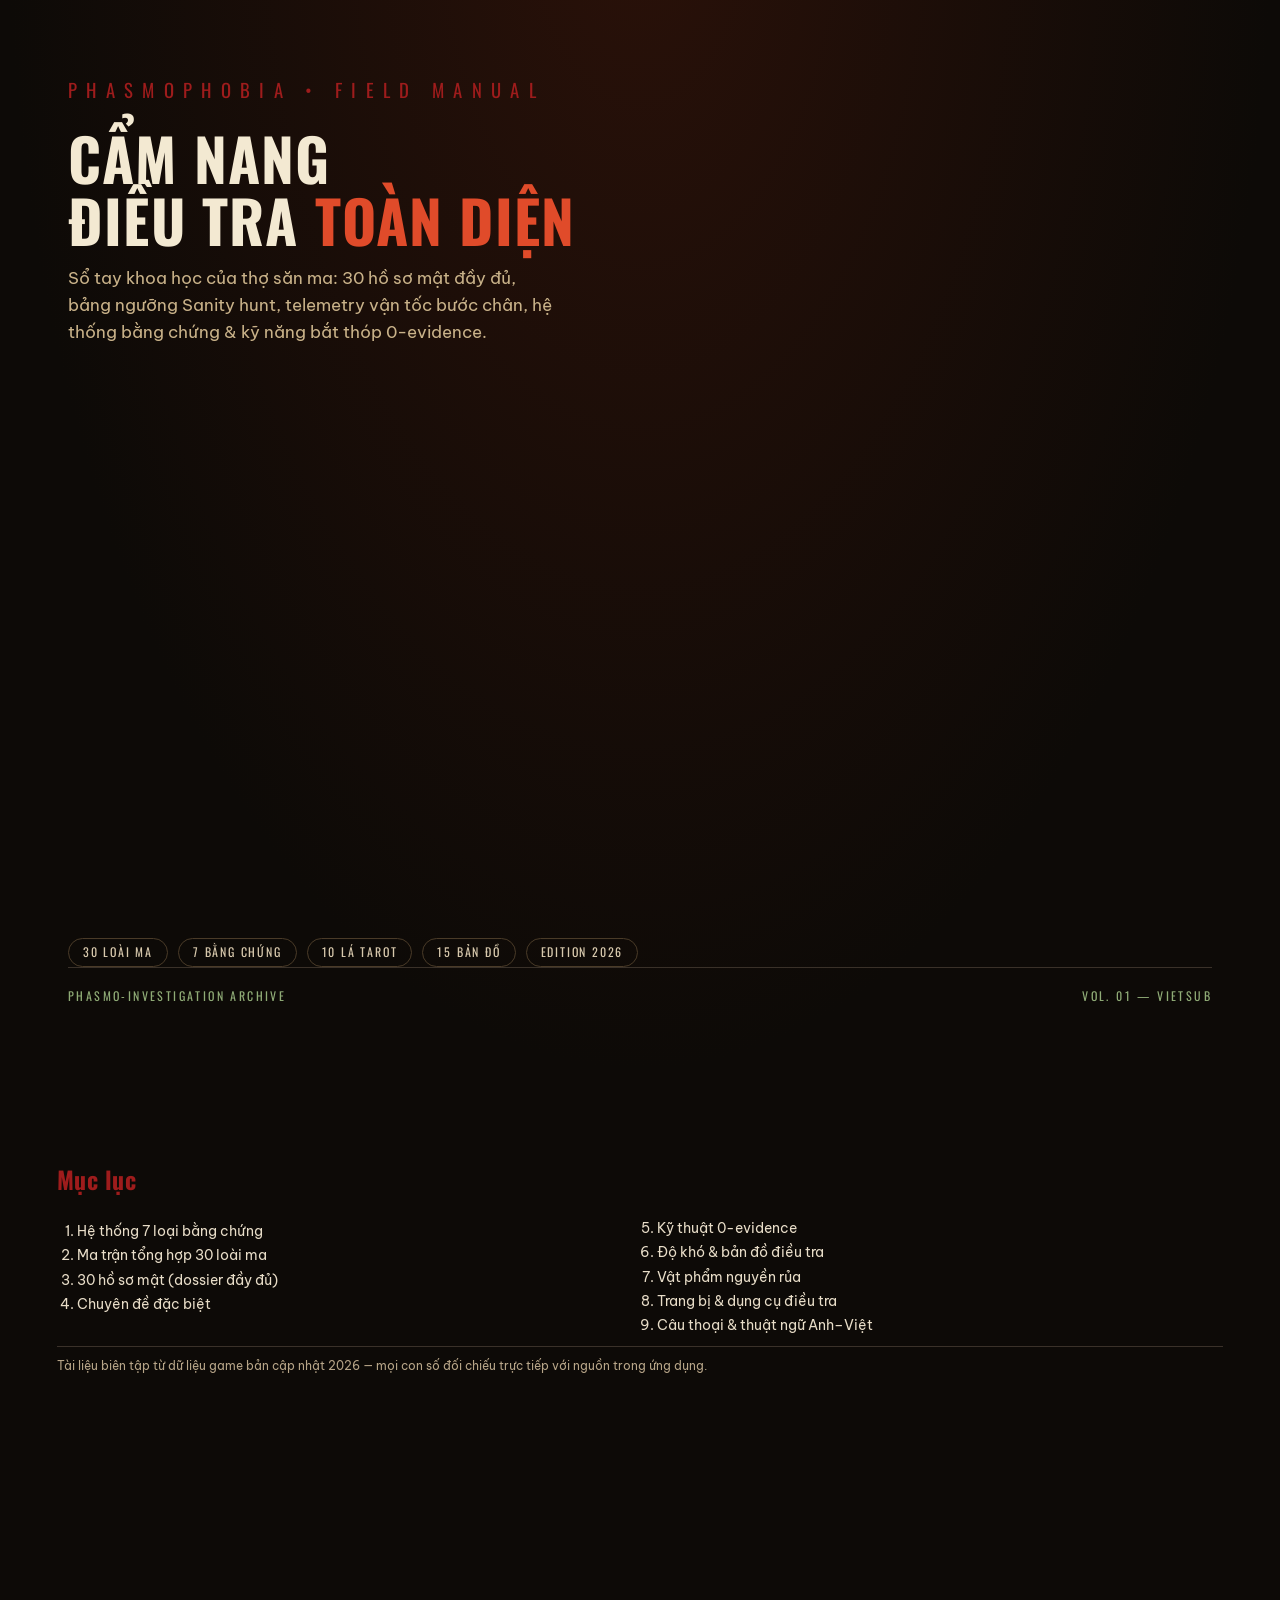
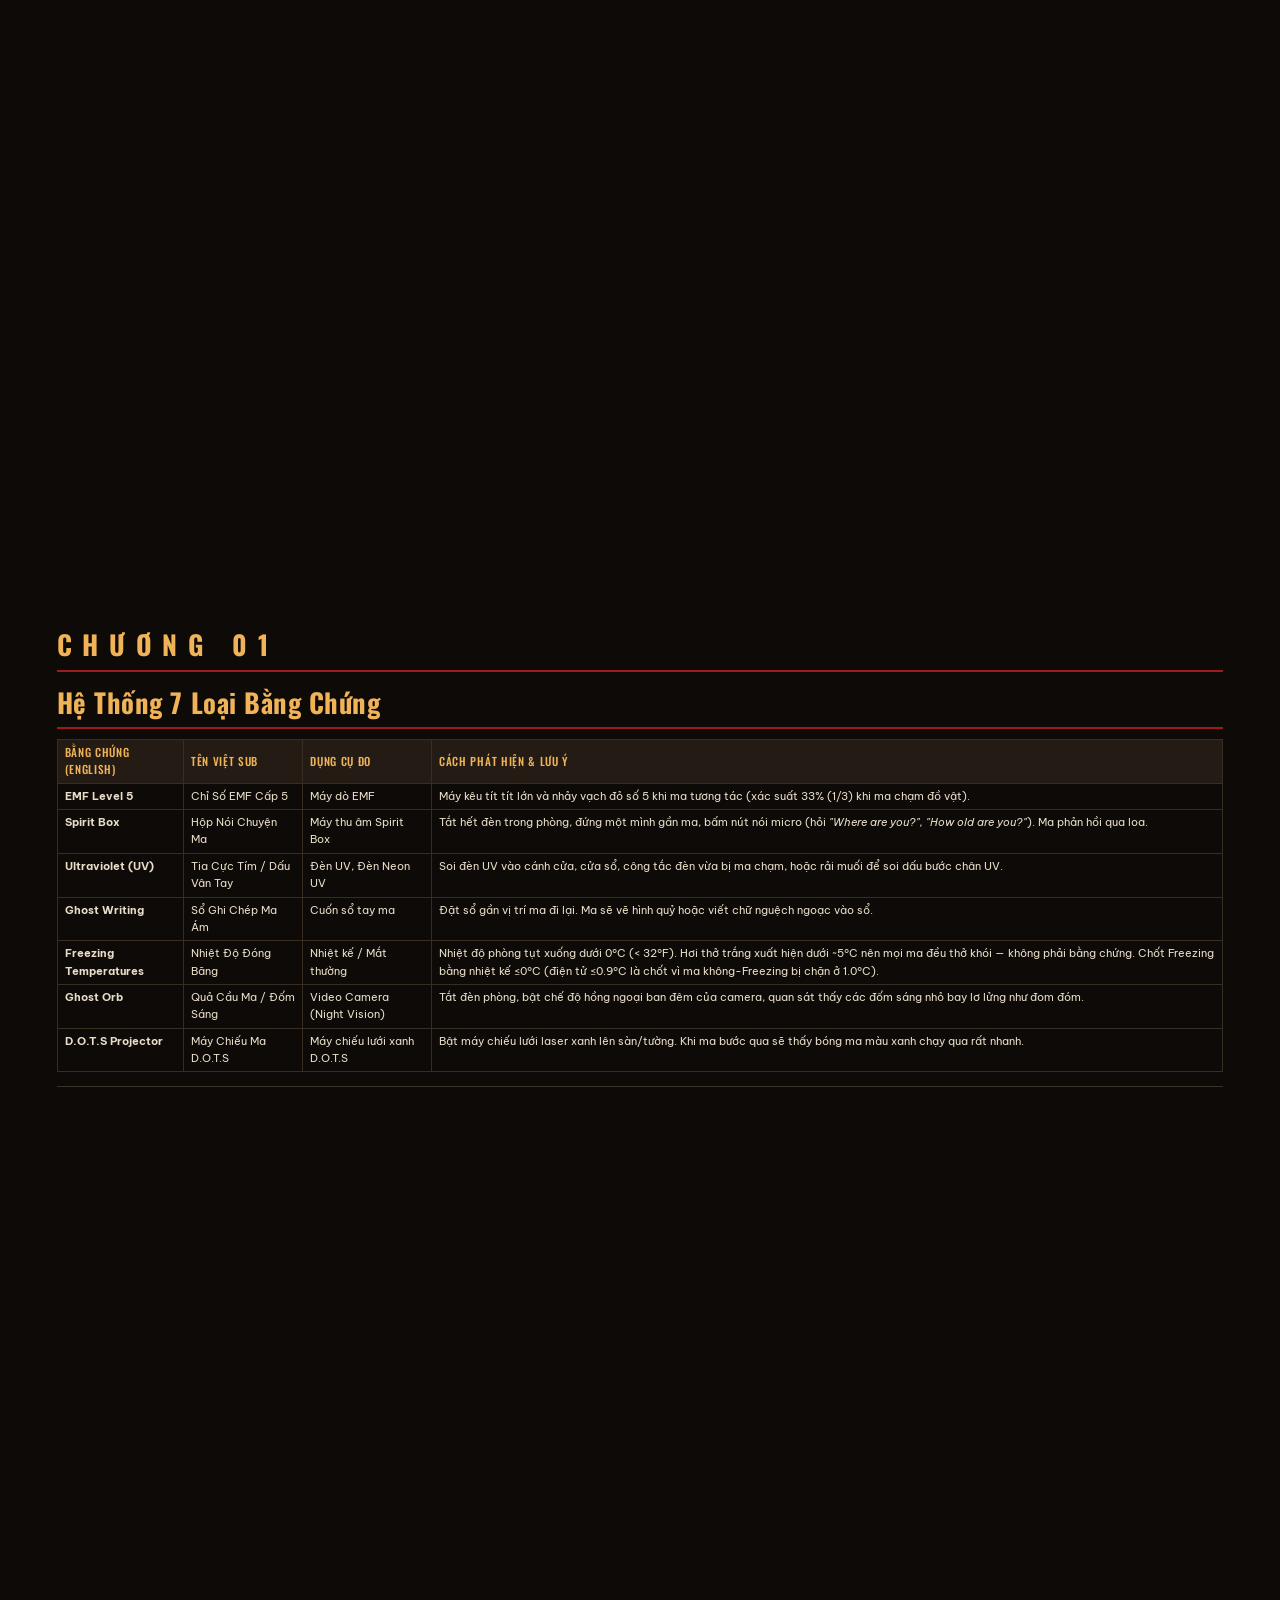
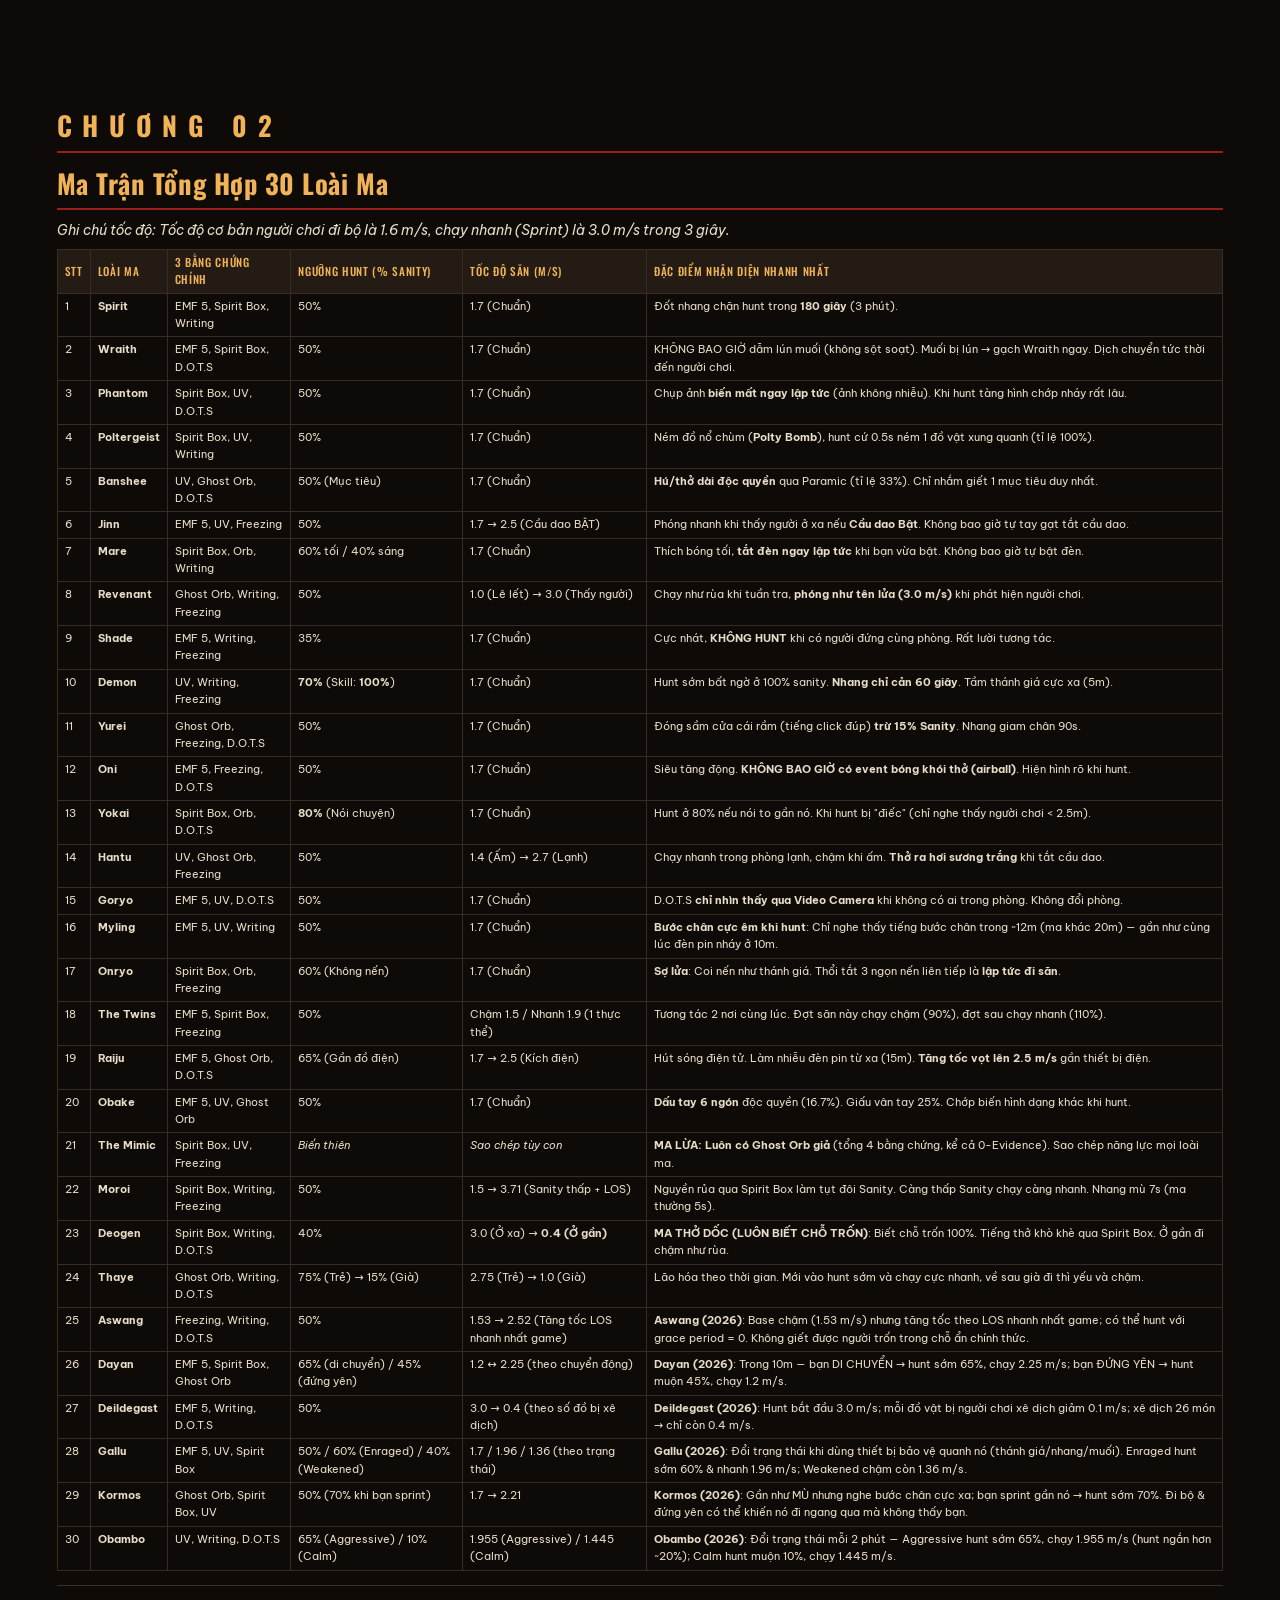
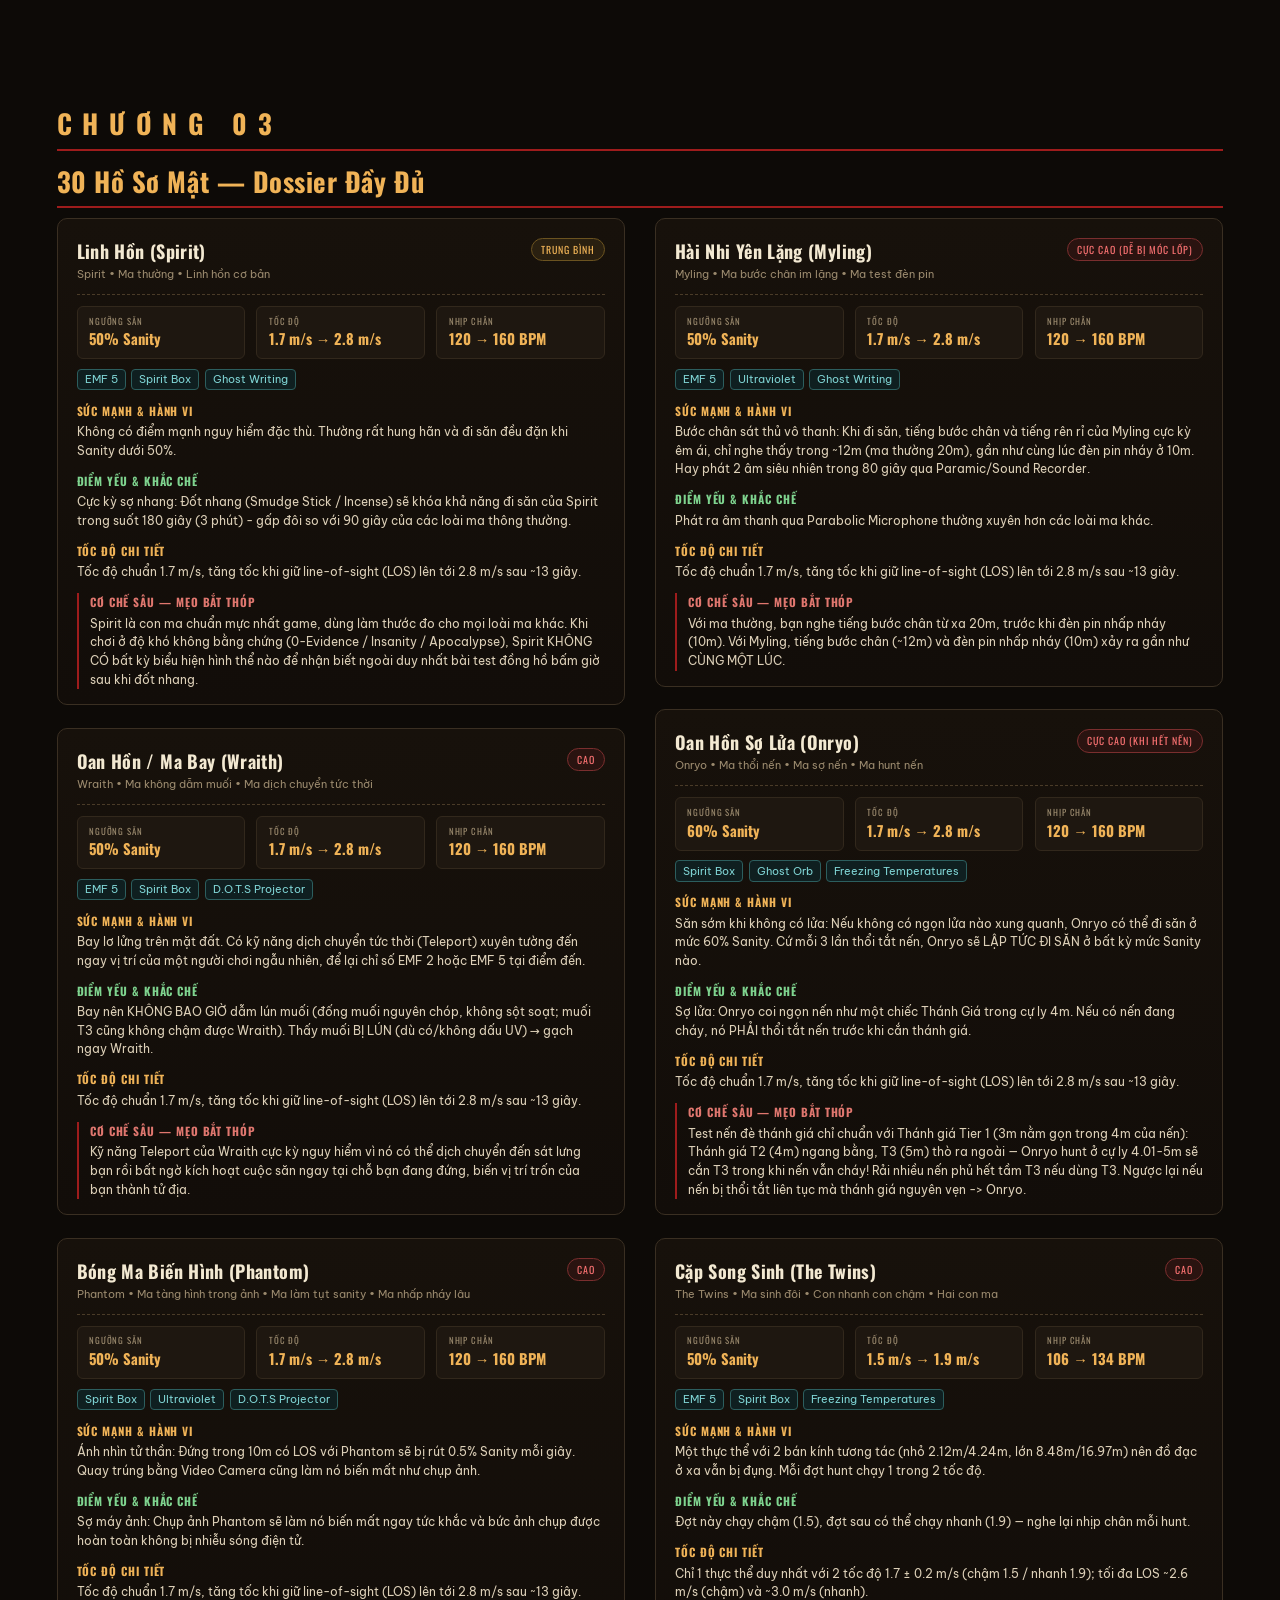
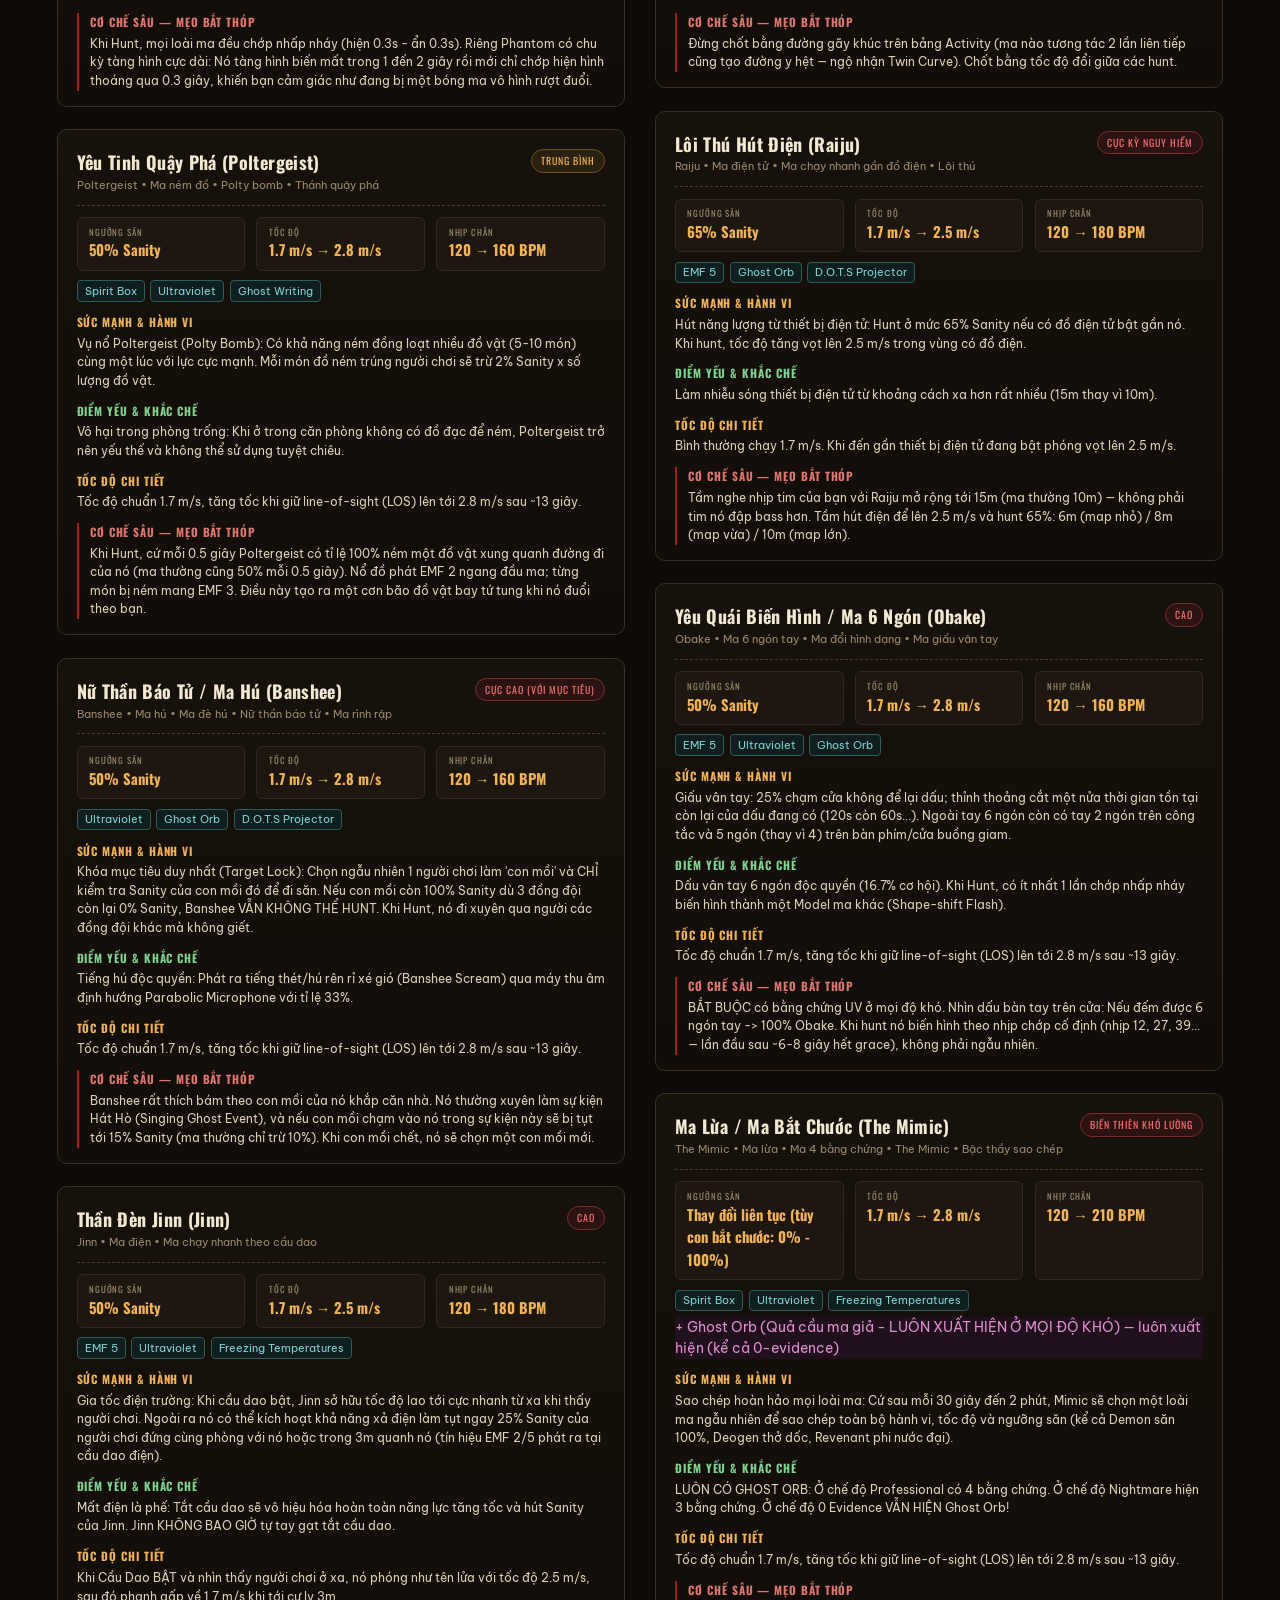
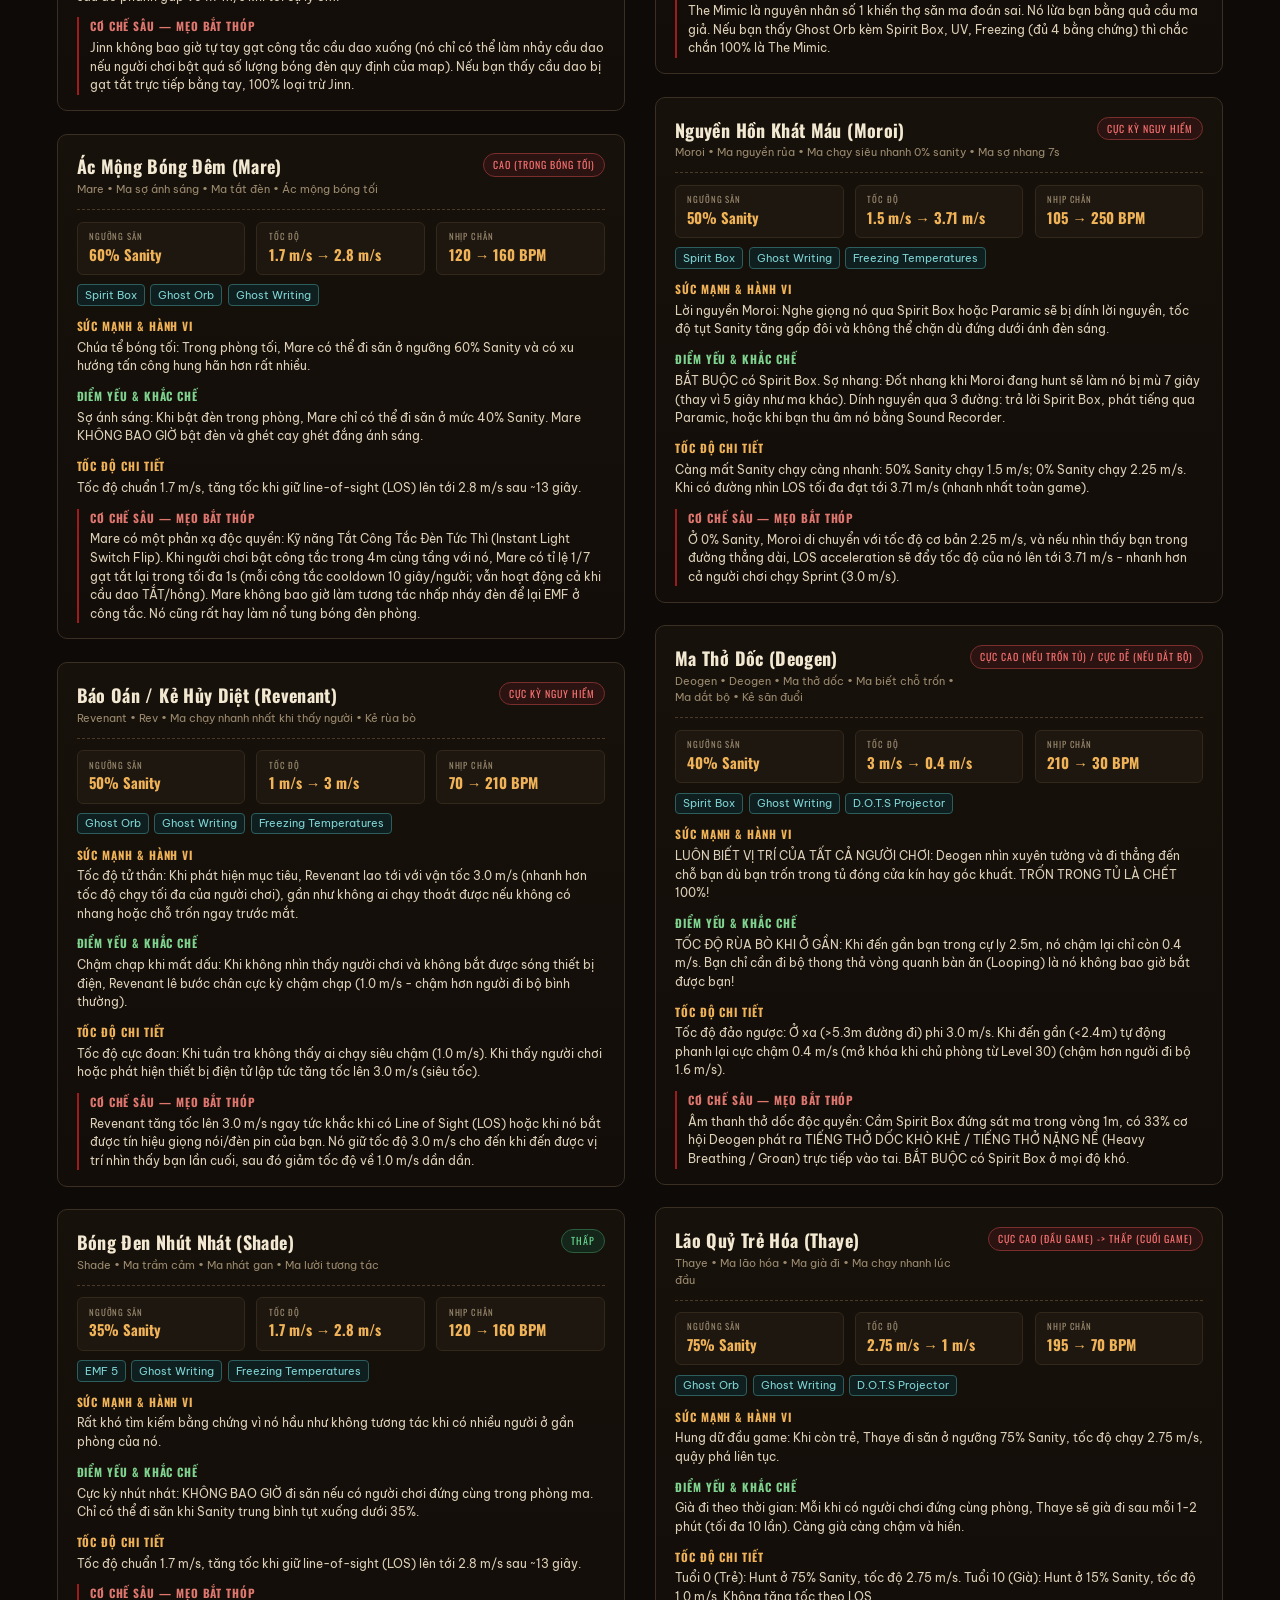
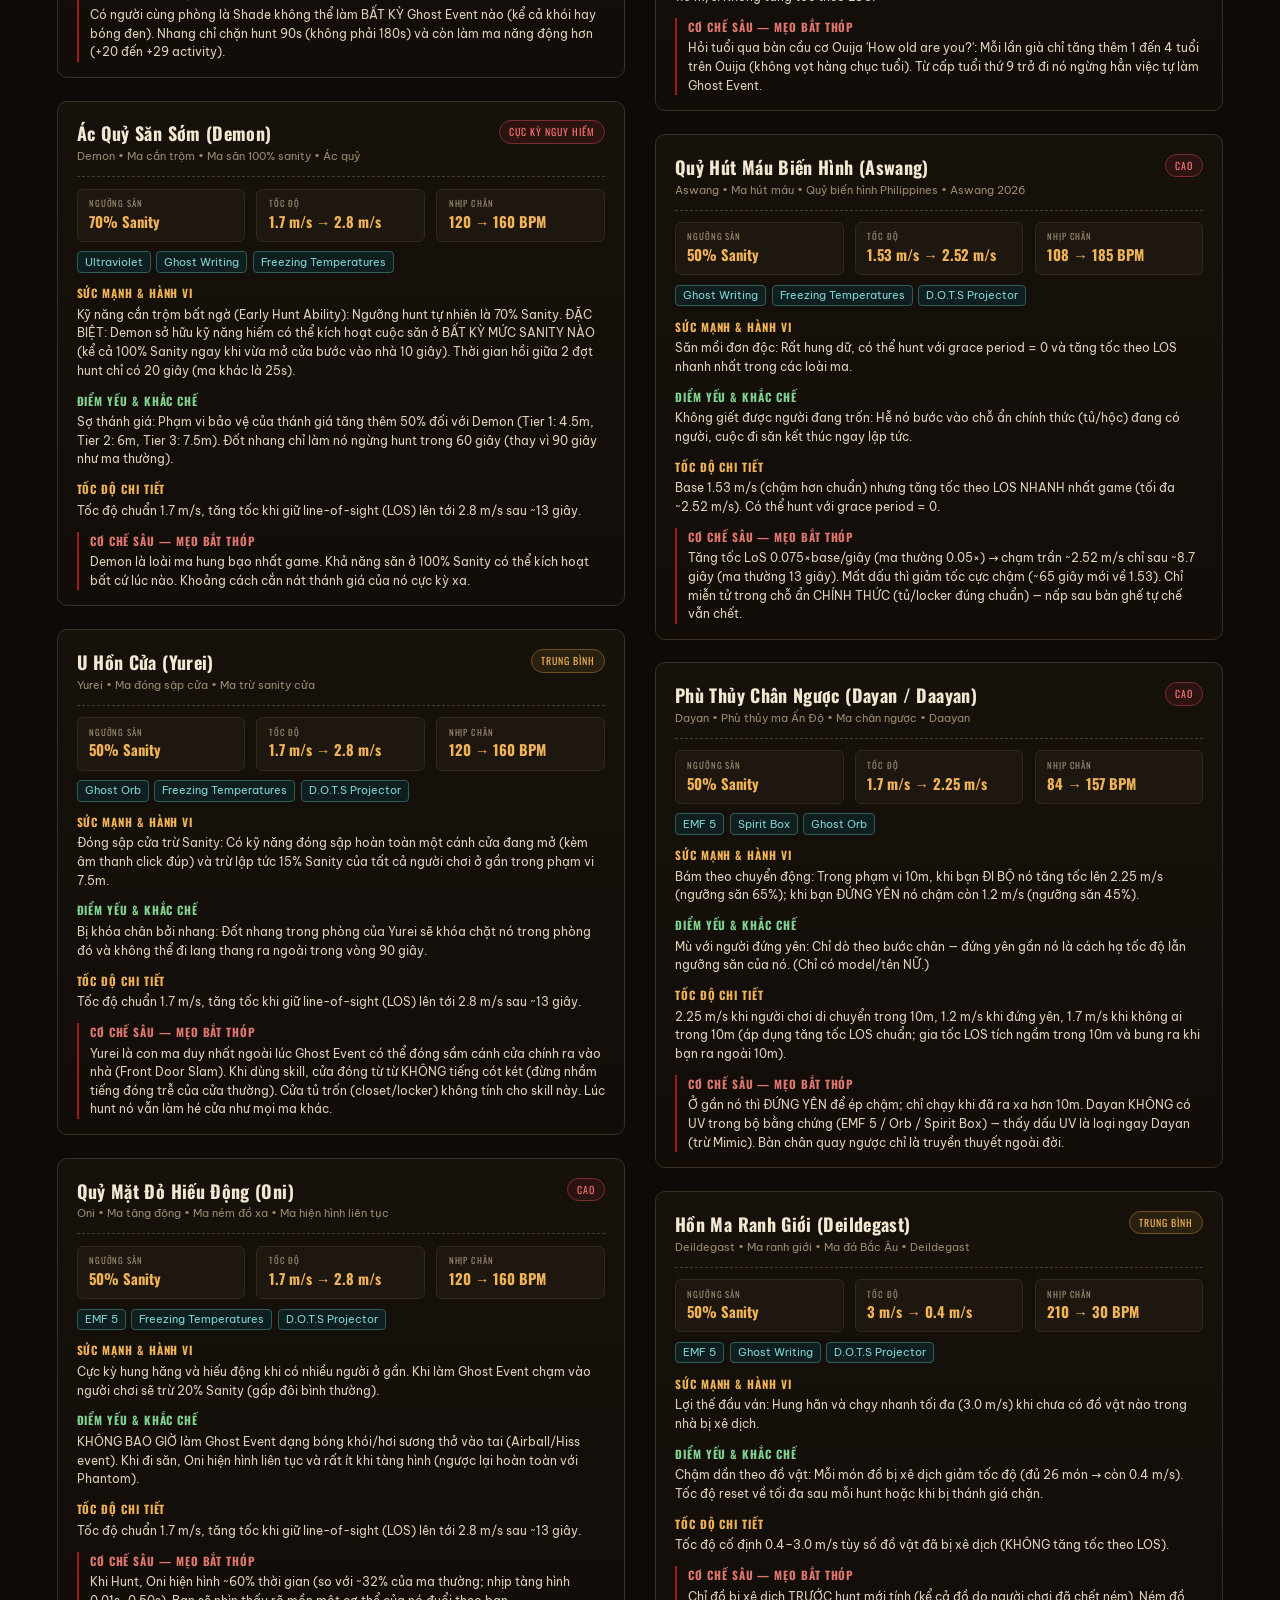
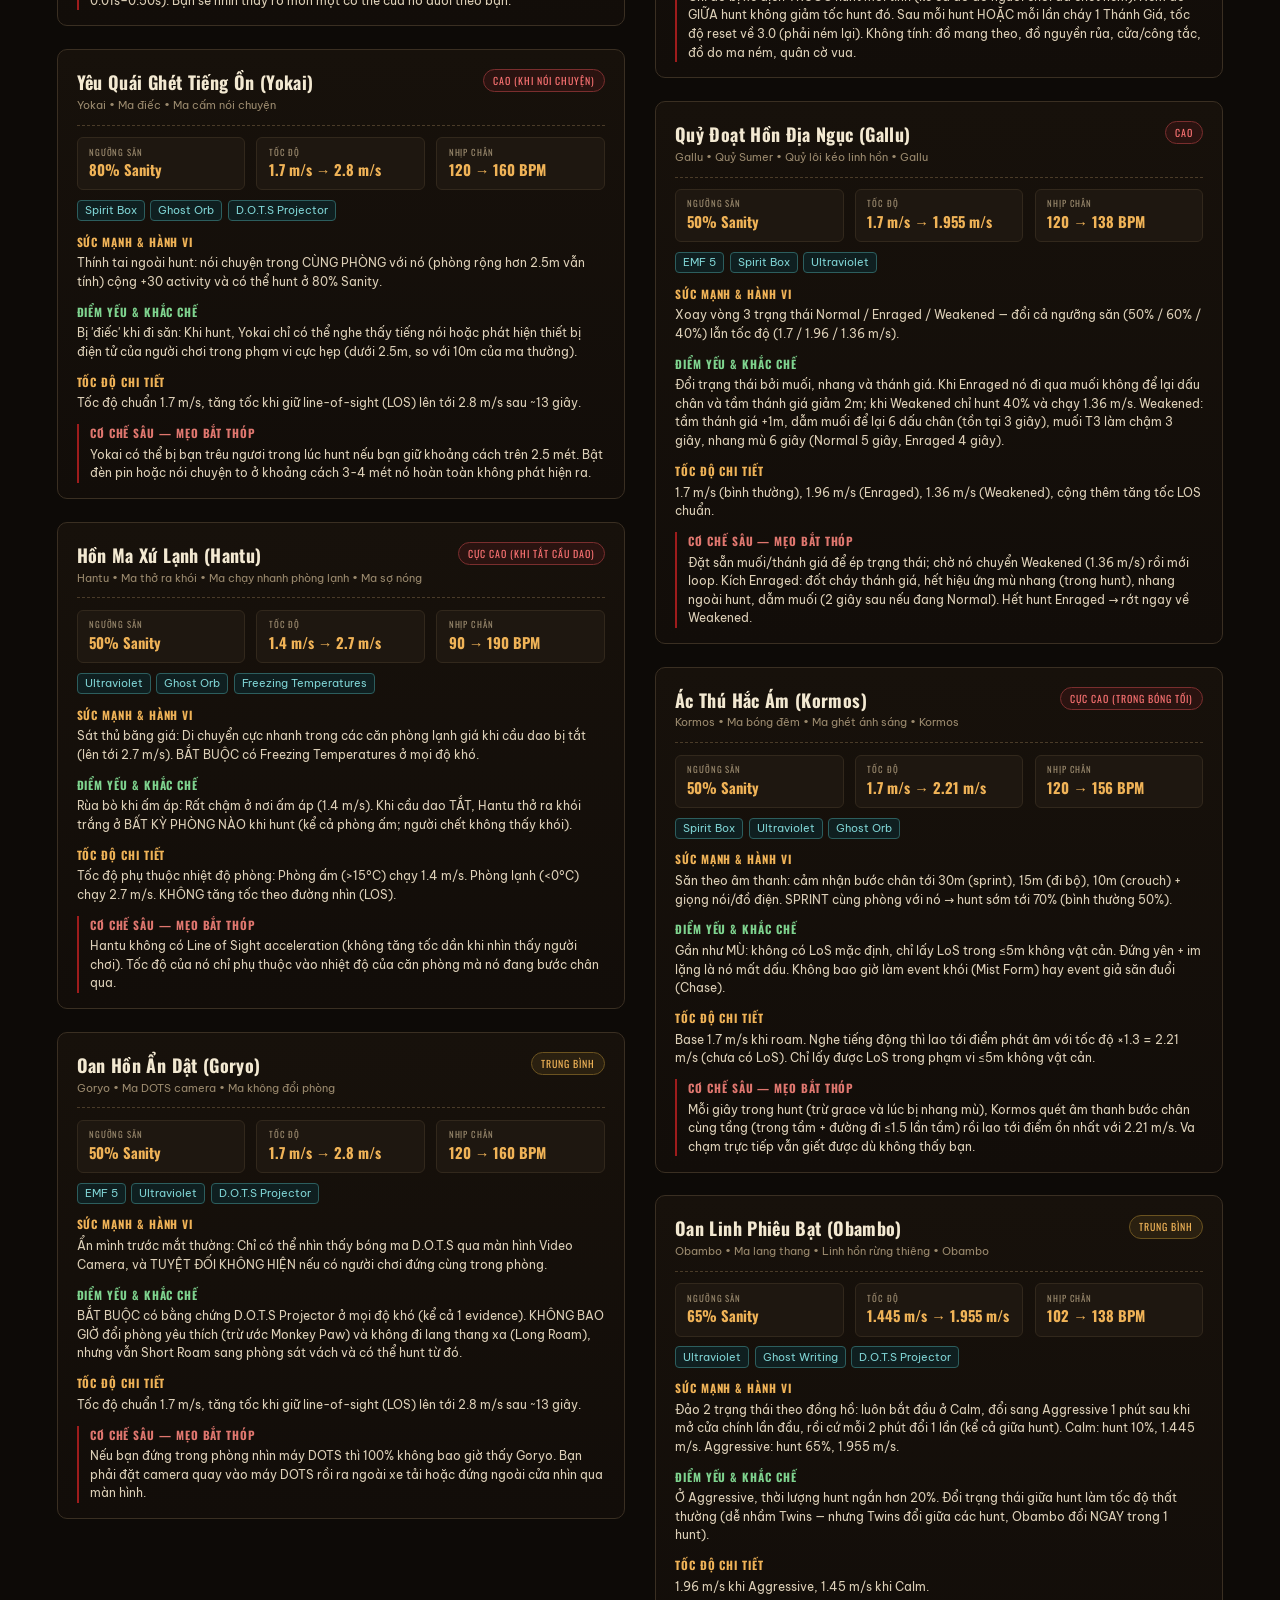
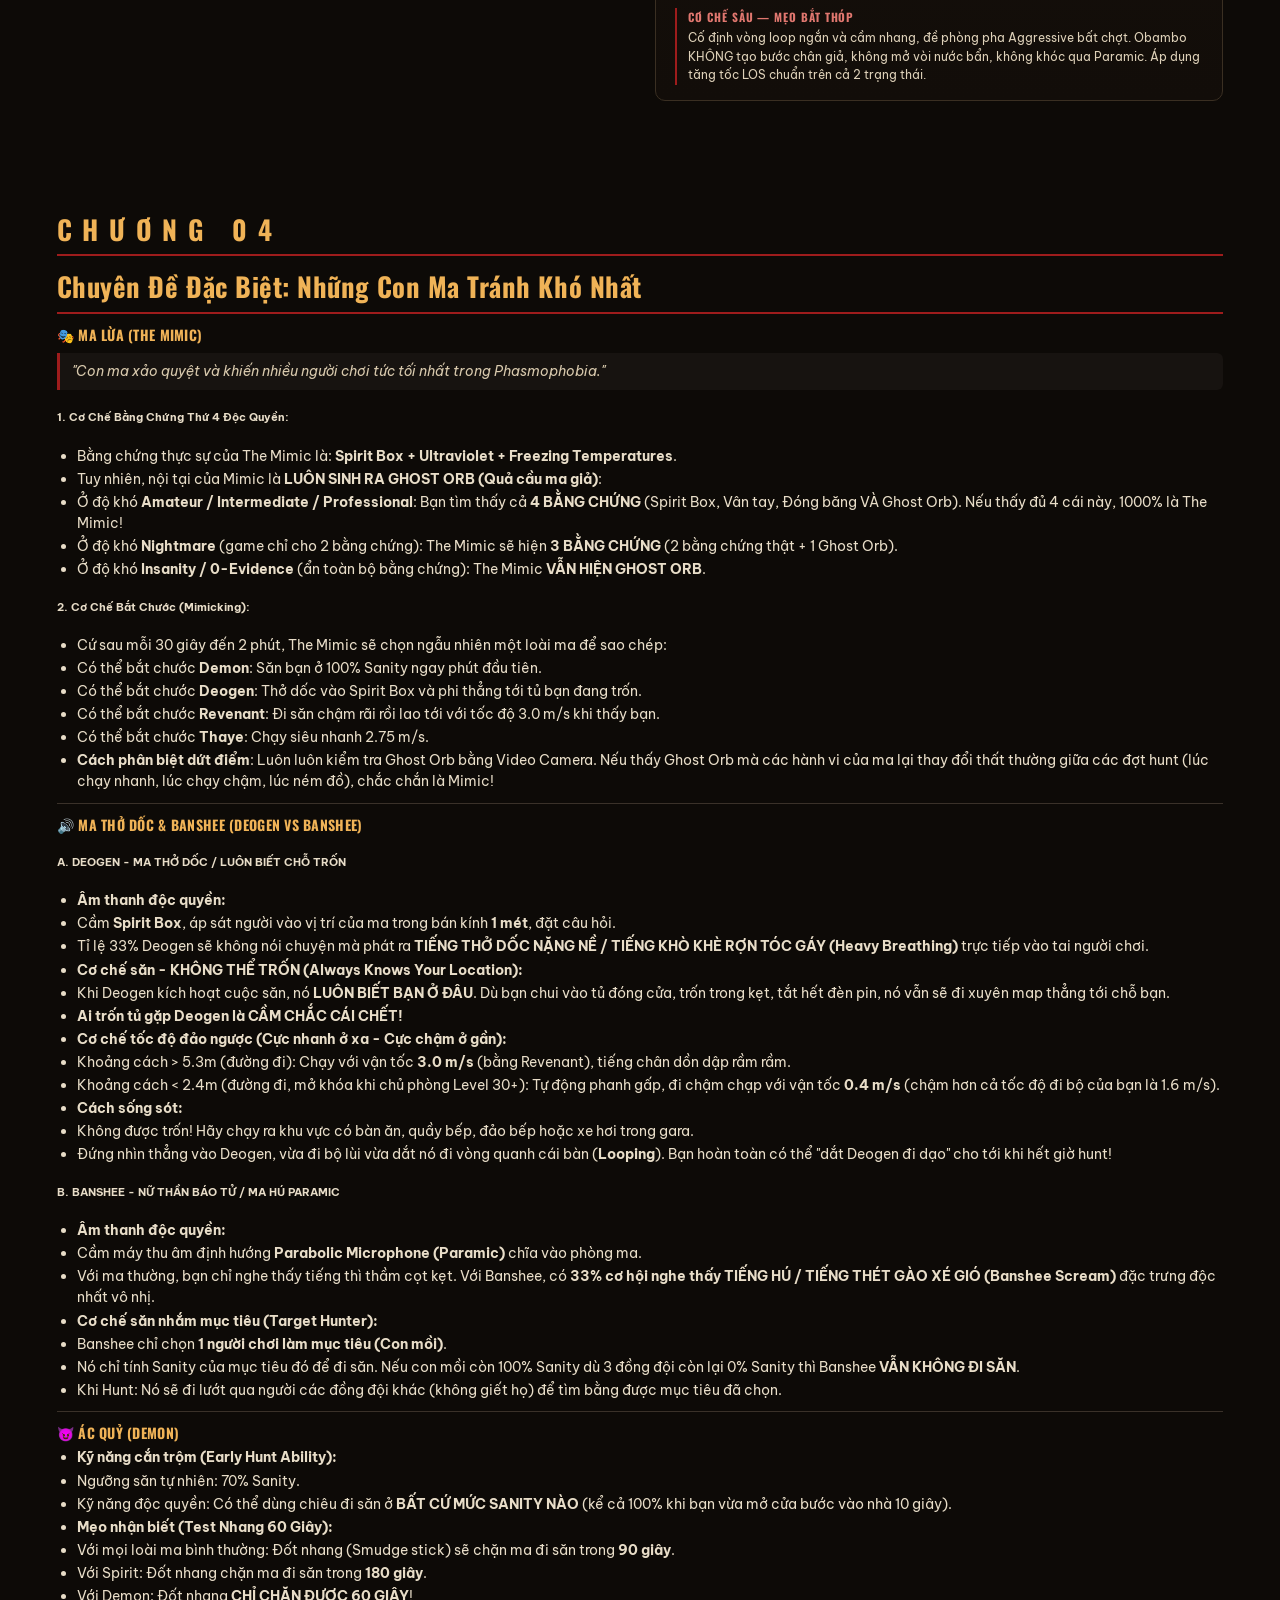
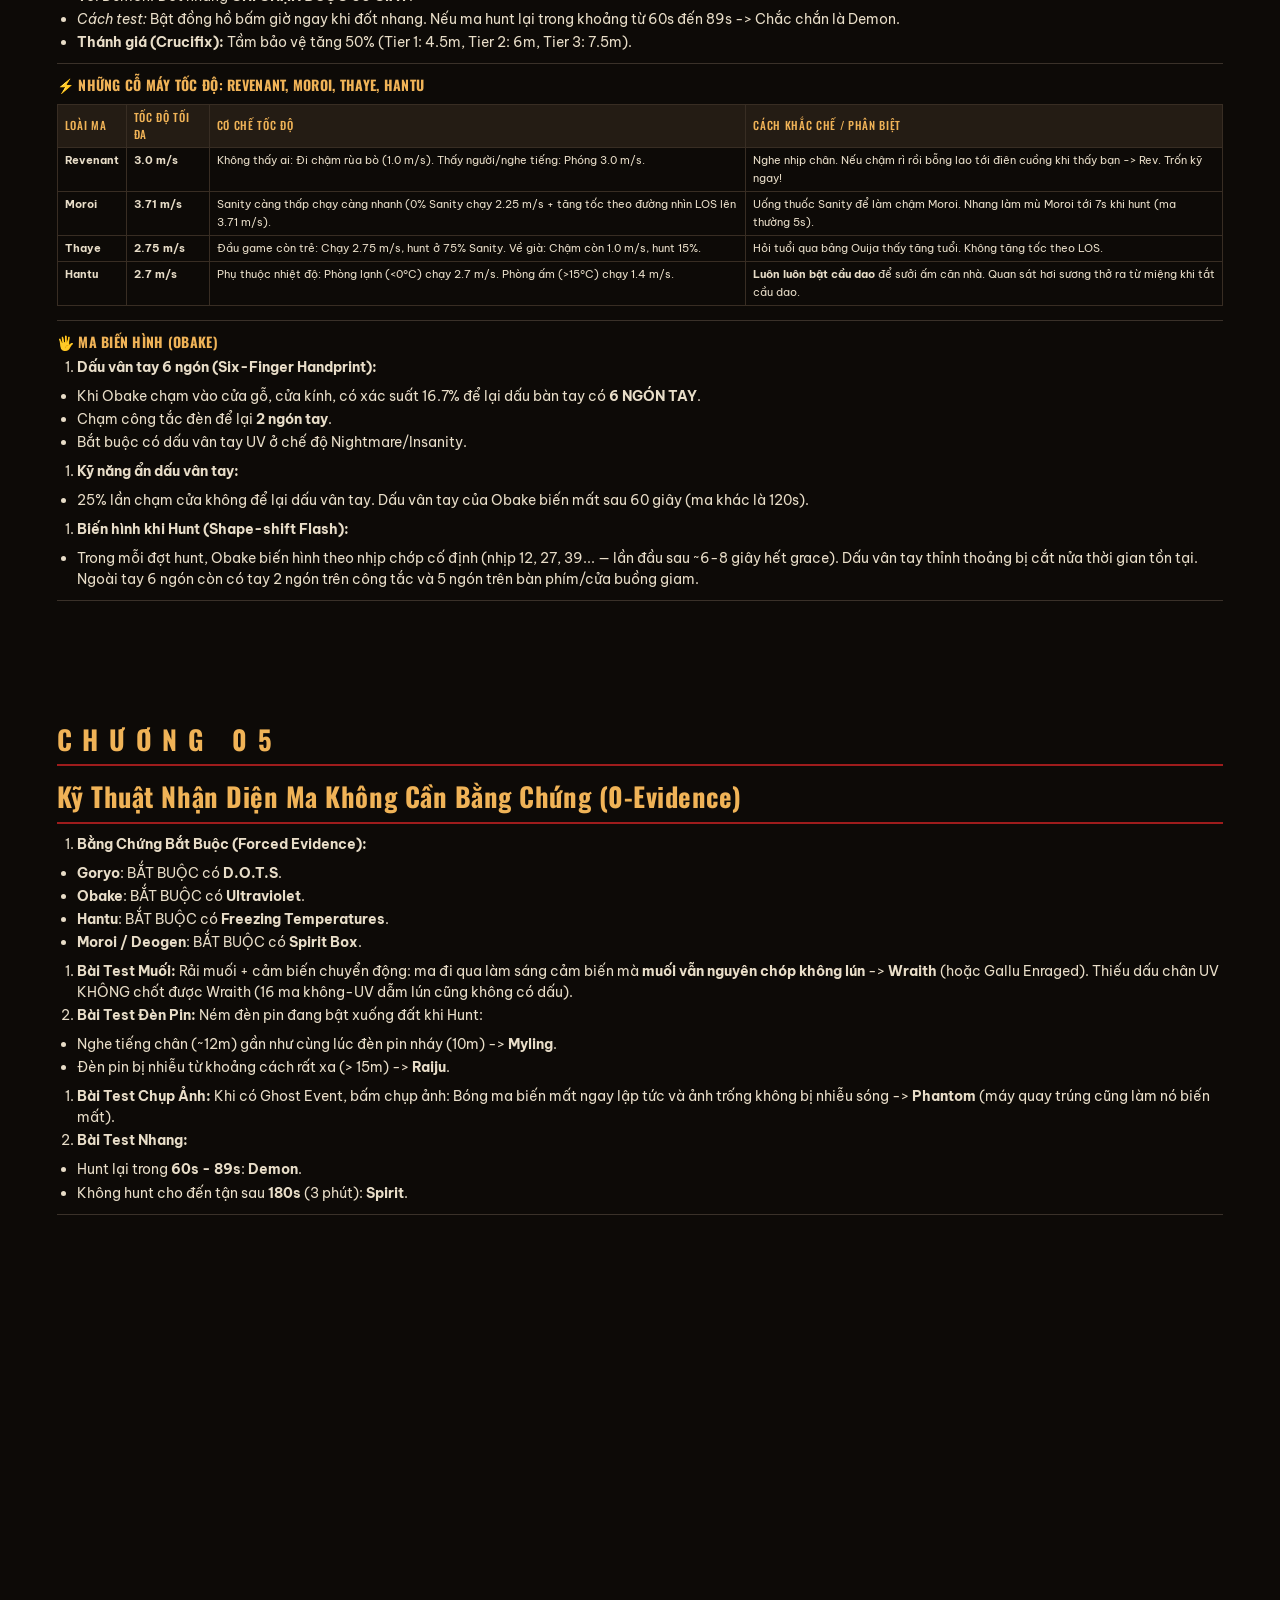
==== commit 5f16e75d: "fix(data): vong 3 - dao nguoc test muoi Wraith + 6 loi UI/JS (training, Deogen, jumpscare, audio, HU" ====
--- a/book/sach_cam_nang_phasmo.html
+++ b/book/sach_cam_nang_phasmo.html
@@ -96,7 +96,7 @@
 </section>
 
 <section class="page chapter"><h2 class="ch-num">CHƯƠNG 01</h2><h2>Hệ Thống 7 Loại Bằng Chứng</h2><table><thead><tr><th>Bằng Chứng (English)</th><th>Tên Việt Sub</th><th>Dụng Cụ Đo</th><th>Cách Phát Hiện &amp; Lưu Ý</th></tr></thead><tbody><tr><td><strong>EMF Level 5</strong></td><td>Chỉ Số EMF Cấp 5</td><td>Máy dò EMF</td><td>Máy kêu tít tít lớn và nhảy vạch đỏ số 5 khi ma tương tác (xác suất 33% (1/3) khi ma chạm đồ vật).</td></tr><tr><td><strong>Spirit Box</strong></td><td>Hộp Nói Chuyện Ma</td><td>Máy thu âm Spirit Box</td><td>Tắt hết đèn trong phòng, đứng một mình gần ma, bấm nút nói micro (hỏi <em>"Where are you?", "How old are you?"</em>). Ma phản hồi qua loa.</td></tr><tr><td><strong>Ultraviolet (UV)</strong></td><td>Tia Cực Tím / Dấu Vân Tay</td><td>Đèn UV, Đèn Neon UV</td><td>Soi đèn UV vào cánh cửa, cửa sổ, công tắc đèn vừa bị ma chạm, hoặc rải muối để soi dấu bước chân UV.</td></tr><tr><td><strong>Ghost Writing</strong></td><td>Sổ Ghi Chép Ma Ám</td><td>Cuốn sổ tay ma</td><td>Đặt sổ gần vị trí ma đi lại. Ma sẽ vẽ hình quỷ hoặc viết chữ nguệch ngoạc vào sổ.</td></tr><tr><td><strong>Freezing Temperatures</strong></td><td>Nhiệt Độ Đóng Băng</td><td>Nhiệt kế / Mắt thường</td><td>Nhiệt độ phòng tụt xuống dưới 0°C (&lt; 32°F). Hơi thở trắng xuất hiện dưới ~5°C nên mọi ma đều thở khói — không phải bằng chứng. Chốt Freezing bằng nhiệt kế ≤0°C (điện tử ≤0.9°C là chốt vì ma không-Freezing bị chặn ở 1.0°C).</td></tr><tr><td><strong>Ghost Orb</strong></td><td>Quả Cầu Ma / Đốm Sáng</td><td>Video Camera (Night Vision)</td><td>Tắt đèn phòng, bật chế độ hồng ngoại ban đêm của camera, quan sát thấy các đốm sáng nhỏ bay lơ lửng như đom đóm.</td></tr><tr><td><strong>D.O.T.S Projector</strong></td><td>Máy Chiếu Ma D.O.T.S</td><td>Máy chiếu lưới xanh D.O.T.S</td><td>Bật máy chiếu lưới laser xanh lên sàn/tường. Khi ma bước qua sẽ thấy bóng ma màu xanh chạy qua rất nhanh.</td></tr></tbody></table><hr></section>
-<section class="page chapter"><h2 class="ch-num">CHƯƠNG 02</h2><h2>Ma Trận Tổng Hợp 30 Loài Ma</h2><p><em>Ghi chú tốc độ: Tốc độ cơ bản người chơi đi bộ là 1.6 m/s, chạy nhanh (Sprint) là 3.0 m/s trong 3 giây.</em></p><table><thead><tr><th>STT</th><th>Loài Ma</th><th>3 Bằng Chứng Chính</th><th>Ngưỡng Hunt (% Sanity)</th><th>Tốc Độ Săn (m/s)</th><th>Đặc Điểm Nhận Diện Nhanh Nhất</th></tr></thead><tbody><tr><td>1</td><td><strong>Spirit</strong></td><td>EMF 5, Spirit Box, Writing</td><td>50%</td><td>1.7 (Chuẩn)</td><td>Đốt nhang chặn hunt trong <strong>180 giây</strong> (3 phút).</td></tr><tr><td>2</td><td><strong>Wraith</strong></td><td>EMF 5, Spirit Box, D.O.T.S</td><td>50%</td><td>1.7 (Chuẩn)</td><td>Dẫm muối <strong>KHÔNG BAO GIỜ</strong> để lại dấu chân tia UV. Dịch chuyển tức thời đến người chơi.</td></tr><tr><td>3</td><td><strong>Phantom</strong></td><td>Spirit Box, UV, D.O.T.S</td><td>50%</td><td>1.7 (Chuẩn)</td><td>Chụp ảnh <strong>biến mất ngay lập tức</strong> (ảnh không nhiễu). Khi hunt tàng hình chớp nháy rất lâu.</td></tr><tr><td>4</td><td><strong>Poltergeist</strong></td><td>Spirit Box, UV, Writing</td><td>50%</td><td>1.7 (Chuẩn)</td><td>Ném đồ nổ chùm (<strong>Polty Bomb</strong>), hunt cứ 0.5s ném 1 đồ vật xung quanh (tỉ lệ 100%).</td></tr><tr><td>5</td><td><strong>Banshee</strong></td><td>UV, Ghost Orb, D.O.T.S</td><td>50% (Mục tiêu)</td><td>1.7 (Chuẩn)</td><td><strong>Hú/thở dài độc quyền</strong> qua Paramic (tỉ lệ 33%). Chỉ nhắm giết 1 mục tiêu duy nhất.</td></tr><tr><td>6</td><td><strong>Jinn</strong></td><td>EMF 5, UV, Freezing</td><td>50%</td><td>1.7 → 2.5 (Cầu dao BẬT)</td><td>Phóng nhanh khi thấy người ở xa nếu <strong>Cầu dao Bật</strong>. Không bao giờ tự tay gạt tắt cầu dao.</td></tr><tr><td>7</td><td><strong>Mare</strong></td><td>Spirit Box, Orb, Writing</td><td>60% tối / 40% sáng</td><td>1.7 (Chuẩn)</td><td>Thích bóng tối, <strong>tắt đèn ngay lập tức</strong> khi bạn vừa bật. Không bao giờ tự bật đèn.</td></tr><tr><td>8</td><td><strong>Revenant</strong></td><td>Ghost Orb, Writing, Freezing</td><td>50%</td><td>1.0 (Lê lết) → 3.0 (Thấy người)</td><td>Chạy như rùa khi tuần tra, <strong>phóng như tên lửa (3.0 m/s)</strong> khi phát hiện người chơi.</td></tr><tr><td>9</td><td><strong>Shade</strong></td><td>EMF 5, Writing, Freezing</td><td>35%</td><td>1.7 (Chuẩn)</td><td>Cực nhát, <strong>KHÔNG HUNT</strong> khi có người đứng cùng phòng. Rất lười tương tác.</td></tr><tr><td>10</td><td><strong>Demon</strong></td><td>UV, Writing, Freezing</td><td><strong>70%</strong> (Skill: <strong>100%</strong>)</td><td>1.7 (Chuẩn)</td><td>Hunt sớm bất ngờ ở 100% sanity. <strong>Nhang chỉ cản 60 giây</strong>. Tầm thánh giá cực xa (5m).</td></tr><tr><td>11</td><td><strong>Yurei</strong></td><td>Ghost Orb, Freezing, D.O.T.S</td><td>50%</td><td>1.7 (Chuẩn)</td><td>Đóng sầm cửa cái rầm (tiếng click đúp) <strong>trừ 15% Sanity</strong>. Nhang giam chân 90s.</td></tr><tr><td>12</td><td><strong>Oni</strong></td><td>EMF 5, Freezing, D.O.T.S</td><td>50%</td><td>1.7 (Chuẩn)</td><td>Siêu tăng động. <strong>KHÔNG BAO GIỜ có event bóng khói thở (airball)</strong>. Hiện hình rõ khi hunt.</td></tr><tr><td>13</td><td><strong>Yokai</strong></td><td>Spirit Box, Orb, D.O.T.S</td><td><strong>80%</strong> (Nói chuyện)</td><td>1.7 (Chuẩn)</td><td>Hunt ở 80% nếu nói to gần nó. Khi hunt bị "điếc" (chỉ nghe thấy người chơi &lt; 2.5m).</td></tr><tr><td>14</td><td><strong>Hantu</strong></td><td>UV, Ghost Orb, Freezing</td><td>50%</td><td>1.4 (Ấm) → 2.7 (Lạnh)</td><td>Chạy nhanh trong phòng lạnh, chậm khi ấm. <strong>Thở ra hơi sương trắng</strong> khi tắt cầu dao.</td></tr><tr><td>15</td><td><strong>Goryo</strong></td><td>EMF 5, UV, D.O.T.S</td><td>50%</td><td>1.7 (Chuẩn)</td><td>D.O.T.S <strong>chỉ nhìn thấy qua Video Camera</strong> khi không có ai trong phòng. Không đổi phòng.</td></tr><tr><td>16</td><td><strong>Myling</strong></td><td>EMF 5, UV, Writing</td><td>50%</td><td>1.7 (Chuẩn)</td><td><strong>Bước chân cực êm khi hunt</strong>: Chỉ nghe thấy tiếng bước chân trong ~12m (ma khác 20m) — gần như cùng lúc đèn pin nháy ở 10m.</td></tr><tr><td>17</td><td><strong>Onryo</strong></td><td>Spirit Box, Orb, Freezing</td><td>60% (Không nến)</td><td>1.7 (Chuẩn)</td><td><strong>Sợ lửa</strong>: Coi nến như thánh giá. Thổi tắt 3 ngọn nến liên tiếp là <strong>lập tức đi săn</strong>.</td></tr><tr><td>18</td><td><strong>The Twins</strong></td><td>EMF 5, Spirit Box, Freezing</td><td>50%</td><td>Chậm 1.5 / Nhanh 1.9 (1 thực thể)</td><td>Tương tác 2 nơi cùng lúc. Đợt săn này chạy chậm (90%), đợt sau chạy nhanh (110%).</td></tr><tr><td>19</td><td><strong>Raiju</strong></td><td>EMF 5, Ghost Orb, D.O.T.S</td><td>65% (Gần đồ điện)</td><td>1.7 → 2.5 (Kích điện)</td><td>Hút sóng điện tử. Làm nhiễu đèn pin từ xa (15m). <strong>Tăng tốc vọt lên 2.5 m/s</strong> gần thiết bị điện.</td></tr><tr><td>20</td><td><strong>Obake</strong></td><td>EMF 5, UV, Ghost Orb</td><td>50%</td><td>1.7 (Chuẩn)</td><td><strong>Dấu tay 6 ngón</strong> độc quyền (16.7%). Giấu vân tay 25%. Chớp biến hình dạng khác khi hunt.</td></tr><tr><td>21</td><td><strong>The Mimic</strong></td><td>Spirit Box, UV, Freezing</td><td><em>Biến thiên</em></td><td><em>Sao chép tùy con</em></td><td><strong>MA LỪA: Luôn có Ghost Orb giả</strong> (tổng 4 bằng chứng, kể cả 0-Evidence). Sao chép năng lực mọi loài ma.</td></tr><tr><td>22</td><td><strong>Moroi</strong></td><td>Spirit Box, Writing, Freezing</td><td>50%</td><td>1.5 → 3.71 (Sanity thấp + LOS)</td><td>Nguyền rủa qua Spirit Box làm tụt đôi Sanity. Càng thấp Sanity chạy càng nhanh. Nhang mù 7s (ma thường 5s).</td></tr><tr><td>23</td><td><strong>Deogen</strong></td><td>Spirit Box, Writing, D.O.T.S</td><td>40%</td><td>3.0 (Ở xa) → <strong>0.4 (Ở gần)</strong></td><td><strong>MA THỞ DỐC (LUÔN BIẾT CHỖ TRỐN)</strong>: Biết chỗ trốn 100%. Tiếng thở khò khè qua Spirit Box. Ở gần đi chậm như rùa.</td></tr><tr><td>24</td><td><strong>Thaye</strong></td><td>Ghost Orb, Writing, D.O.T.S</td><td>75% (Trẻ) → 15% (Già)</td><td>2.75 (Trẻ) → 1.0 (Già)</td><td>Lão hóa theo thời gian. Mới vào hunt sớm và chạy cực nhanh, về sau già đi thì yếu và chậm.</td></tr><tr><td>25</td><td><strong>Aswang</strong></td><td>Freezing, Writing, D.O.T.S</td><td>50%</td><td>1.53 → 2.52 (Tăng tốc LOS nhanh nhất game)</td><td><strong>Aswang (2026)</strong>: Base chậm (1.53 m/s) nhưng tăng tốc theo LOS nhanh nhất game; có thể hunt với grace period = 0. Không giết được người trốn trong chỗ ẩn chính thức.</td></tr><tr><td>26</td><td><strong>Dayan</strong></td><td>EMF 5, Spirit Box, Ghost Orb</td><td>65% (di chuyển) / 45% (đứng yên)</td><td>1.2 ↔ 2.25 (theo chuyển động)</td><td><strong>Dayan (2026)</strong>: Trong 10m — bạn DI CHUYỂN → hunt sớm 65%, chạy 2.25 m/s; bạn ĐỨNG YÊN → hunt muộn 45%, chạy 1.2 m/s.</td></tr><tr><td>27</td><td><strong>Deildegast</strong></td><td>EMF 5, Writing, D.O.T.S</td><td>50%</td><td>3.0 → 0.4 (theo số đồ bị xê dịch)</td><td><strong>Deildegast (2026)</strong>: Hunt bắt đầu 3.0 m/s; mỗi đồ vật bị người chơi xê dịch giảm 0.1 m/s; xê dịch 26 món → chỉ còn 0.4 m/s.</td></tr><tr><td>28</td><td><strong>Gallu</strong></td><td>EMF 5, UV, Spirit Box</td><td>50% / 60% (Enraged) / 40% (Weakened)</td><td>1.7 / 1.96 / 1.36 (theo trạng thái)</td><td><strong>Gallu (2026)</strong>: Đổi trạng thái khi dùng thiết bị bảo vệ quanh nó (thánh giá/nhang/muối). Enraged hunt sớm 60% &amp; nhanh 1.96 m/s; Weakened chậm còn 1.36 m/s.</td></tr><tr><td>29</td><td><strong>Kormos</strong></td><td>Ghost Orb, Spirit Box, UV</td><td>50% (70% khi bạn sprint)</td><td>1.7 → 2.21</td><td><strong>Kormos (2026)</strong>: Gần như MÙ nhưng nghe bước chân cực xa; bạn sprint gần nó → hunt sớm 70%. Đi bộ &amp; đứng yên có thể khiến nó đi ngang qua mà không thấy bạn.</td></tr><tr><td>30</td><td><strong>Obambo</strong></td><td>UV, Writing, D.O.T.S</td><td>65% (Aggressive) / 10% (Calm)</td><td>1.955 (Aggressive) / 1.445 (Calm)</td><td><strong>Obambo (2026)</strong>: Đổi trạng thái mỗi 2 phút — Aggressive hunt sớm 65%, chạy 1.955 m/s (hunt ngắn hơn ~20%); Calm hunt muộn 10%, chạy 1.445 m/s.</td></tr></tbody></table><hr></section>
+<section class="page chapter"><h2 class="ch-num">CHƯƠNG 02</h2><h2>Ma Trận Tổng Hợp 30 Loài Ma</h2><p><em>Ghi chú tốc độ: Tốc độ cơ bản người chơi đi bộ là 1.6 m/s, chạy nhanh (Sprint) là 3.0 m/s trong 3 giây.</em></p><table><thead><tr><th>STT</th><th>Loài Ma</th><th>3 Bằng Chứng Chính</th><th>Ngưỡng Hunt (% Sanity)</th><th>Tốc Độ Săn (m/s)</th><th>Đặc Điểm Nhận Diện Nhanh Nhất</th></tr></thead><tbody><tr><td>1</td><td><strong>Spirit</strong></td><td>EMF 5, Spirit Box, Writing</td><td>50%</td><td>1.7 (Chuẩn)</td><td>Đốt nhang chặn hunt trong <strong>180 giây</strong> (3 phút).</td></tr><tr><td>2</td><td><strong>Wraith</strong></td><td>EMF 5, Spirit Box, D.O.T.S</td><td>50%</td><td>1.7 (Chuẩn)</td><td>KHÔNG BAO GIỜ dẫm lún muối (không sột soạt). Muối bị lún → gạch Wraith ngay. Dịch chuyển tức thời đến người chơi.</td></tr><tr><td>3</td><td><strong>Phantom</strong></td><td>Spirit Box, UV, D.O.T.S</td><td>50%</td><td>1.7 (Chuẩn)</td><td>Chụp ảnh <strong>biến mất ngay lập tức</strong> (ảnh không nhiễu). Khi hunt tàng hình chớp nháy rất lâu.</td></tr><tr><td>4</td><td><strong>Poltergeist</strong></td><td>Spirit Box, UV, Writing</td><td>50%</td><td>1.7 (Chuẩn)</td><td>Ném đồ nổ chùm (<strong>Polty Bomb</strong>), hunt cứ 0.5s ném 1 đồ vật xung quanh (tỉ lệ 100%).</td></tr><tr><td>5</td><td><strong>Banshee</strong></td><td>UV, Ghost Orb, D.O.T.S</td><td>50% (Mục tiêu)</td><td>1.7 (Chuẩn)</td><td><strong>Hú/thở dài độc quyền</strong> qua Paramic (tỉ lệ 33%). Chỉ nhắm giết 1 mục tiêu duy nhất.</td></tr><tr><td>6</td><td><strong>Jinn</strong></td><td>EMF 5, UV, Freezing</td><td>50%</td><td>1.7 → 2.5 (Cầu dao BẬT)</td><td>Phóng nhanh khi thấy người ở xa nếu <strong>Cầu dao Bật</strong>. Không bao giờ tự tay gạt tắt cầu dao.</td></tr><tr><td>7</td><td><strong>Mare</strong></td><td>Spirit Box, Orb, Writing</td><td>60% tối / 40% sáng</td><td>1.7 (Chuẩn)</td><td>Thích bóng tối, <strong>tắt đèn ngay lập tức</strong> khi bạn vừa bật. Không bao giờ tự bật đèn.</td></tr><tr><td>8</td><td><strong>Revenant</strong></td><td>Ghost Orb, Writing, Freezing</td><td>50%</td><td>1.0 (Lê lết) → 3.0 (Thấy người)</td><td>Chạy như rùa khi tuần tra, <strong>phóng như tên lửa (3.0 m/s)</strong> khi phát hiện người chơi.</td></tr><tr><td>9</td><td><strong>Shade</strong></td><td>EMF 5, Writing, Freezing</td><td>35%</td><td>1.7 (Chuẩn)</td><td>Cực nhát, <strong>KHÔNG HUNT</strong> khi có người đứng cùng phòng. Rất lười tương tác.</td></tr><tr><td>10</td><td><strong>Demon</strong></td><td>UV, Writing, Freezing</td><td><strong>70%</strong> (Skill: <strong>100%</strong>)</td><td>1.7 (Chuẩn)</td><td>Hunt sớm bất ngờ ở 100% sanity. <strong>Nhang chỉ cản 60 giây</strong>. Tầm thánh giá cực xa (5m).</td></tr><tr><td>11</td><td><strong>Yurei</strong></td><td>Ghost Orb, Freezing, D.O.T.S</td><td>50%</td><td>1.7 (Chuẩn)</td><td>Đóng sầm cửa cái rầm (tiếng click đúp) <strong>trừ 15% Sanity</strong>. Nhang giam chân 90s.</td></tr><tr><td>12</td><td><strong>Oni</strong></td><td>EMF 5, Freezing, D.O.T.S</td><td>50%</td><td>1.7 (Chuẩn)</td><td>Siêu tăng động. <strong>KHÔNG BAO GIỜ có event bóng khói thở (airball)</strong>. Hiện hình rõ khi hunt.</td></tr><tr><td>13</td><td><strong>Yokai</strong></td><td>Spirit Box, Orb, D.O.T.S</td><td><strong>80%</strong> (Nói chuyện)</td><td>1.7 (Chuẩn)</td><td>Hunt ở 80% nếu nói to gần nó. Khi hunt bị "điếc" (chỉ nghe thấy người chơi &lt; 2.5m).</td></tr><tr><td>14</td><td><strong>Hantu</strong></td><td>UV, Ghost Orb, Freezing</td><td>50%</td><td>1.4 (Ấm) → 2.7 (Lạnh)</td><td>Chạy nhanh trong phòng lạnh, chậm khi ấm. <strong>Thở ra hơi sương trắng</strong> khi tắt cầu dao.</td></tr><tr><td>15</td><td><strong>Goryo</strong></td><td>EMF 5, UV, D.O.T.S</td><td>50%</td><td>1.7 (Chuẩn)</td><td>D.O.T.S <strong>chỉ nhìn thấy qua Video Camera</strong> khi không có ai trong phòng. Không đổi phòng.</td></tr><tr><td>16</td><td><strong>Myling</strong></td><td>EMF 5, UV, Writing</td><td>50%</td><td>1.7 (Chuẩn)</td><td><strong>Bước chân cực êm khi hunt</strong>: Chỉ nghe thấy tiếng bước chân trong ~12m (ma khác 20m) — gần như cùng lúc đèn pin nháy ở 10m.</td></tr><tr><td>17</td><td><strong>Onryo</strong></td><td>Spirit Box, Orb, Freezing</td><td>60% (Không nến)</td><td>1.7 (Chuẩn)</td><td><strong>Sợ lửa</strong>: Coi nến như thánh giá. Thổi tắt 3 ngọn nến liên tiếp là <strong>lập tức đi săn</strong>.</td></tr><tr><td>18</td><td><strong>The Twins</strong></td><td>EMF 5, Spirit Box, Freezing</td><td>50%</td><td>Chậm 1.5 / Nhanh 1.9 (1 thực thể)</td><td>Tương tác 2 nơi cùng lúc. Đợt săn này chạy chậm (90%), đợt sau chạy nhanh (110%).</td></tr><tr><td>19</td><td><strong>Raiju</strong></td><td>EMF 5, Ghost Orb, D.O.T.S</td><td>65% (Gần đồ điện)</td><td>1.7 → 2.5 (Kích điện)</td><td>Hút sóng điện tử. Làm nhiễu đèn pin từ xa (15m). <strong>Tăng tốc vọt lên 2.5 m/s</strong> gần thiết bị điện.</td></tr><tr><td>20</td><td><strong>Obake</strong></td><td>EMF 5, UV, Ghost Orb</td><td>50%</td><td>1.7 (Chuẩn)</td><td><strong>Dấu tay 6 ngón</strong> độc quyền (16.7%). Giấu vân tay 25%. Chớp biến hình dạng khác khi hunt.</td></tr><tr><td>21</td><td><strong>The Mimic</strong></td><td>Spirit Box, UV, Freezing</td><td><em>Biến thiên</em></td><td><em>Sao chép tùy con</em></td><td><strong>MA LỪA: Luôn có Ghost Orb giả</strong> (tổng 4 bằng chứng, kể cả 0-Evidence). Sao chép năng lực mọi loài ma.</td></tr><tr><td>22</td><td><strong>Moroi</strong></td><td>Spirit Box, Writing, Freezing</td><td>50%</td><td>1.5 → 3.71 (Sanity thấp + LOS)</td><td>Nguyền rủa qua Spirit Box làm tụt đôi Sanity. Càng thấp Sanity chạy càng nhanh. Nhang mù 7s (ma thường 5s).</td></tr><tr><td>23</td><td><strong>Deogen</strong></td><td>Spirit Box, Writing, D.O.T.S</td><td>40%</td><td>3.0 (Ở xa) → <strong>0.4 (Ở gần)</strong></td><td><strong>MA THỞ DỐC (LUÔN BIẾT CHỖ TRỐN)</strong>: Biết chỗ trốn 100%. Tiếng thở khò khè qua Spirit Box. Ở gần đi chậm như rùa.</td></tr><tr><td>24</td><td><strong>Thaye</strong></td><td>Ghost Orb, Writing, D.O.T.S</td><td>75% (Trẻ) → 15% (Già)</td><td>2.75 (Trẻ) → 1.0 (Già)</td><td>Lão hóa theo thời gian. Mới vào hunt sớm và chạy cực nhanh, về sau già đi thì yếu và chậm.</td></tr><tr><td>25</td><td><strong>Aswang</strong></td><td>Freezing, Writing, D.O.T.S</td><td>50%</td><td>1.53 → 2.52 (Tăng tốc LOS nhanh nhất game)</td><td><strong>Aswang (2026)</strong>: Base chậm (1.53 m/s) nhưng tăng tốc theo LOS nhanh nhất game; có thể hunt với grace period = 0. Không giết được người trốn trong chỗ ẩn chính thức.</td></tr><tr><td>26</td><td><strong>Dayan</strong></td><td>EMF 5, Spirit Box, Ghost Orb</td><td>65% (di chuyển) / 45% (đứng yên)</td><td>1.2 ↔ 2.25 (theo chuyển động)</td><td><strong>Dayan (2026)</strong>: Trong 10m — bạn DI CHUYỂN → hunt sớm 65%, chạy 2.25 m/s; bạn ĐỨNG YÊN → hunt muộn 45%, chạy 1.2 m/s.</td></tr><tr><td>27</td><td><strong>Deildegast</strong></td><td>EMF 5, Writing, D.O.T.S</td><td>50%</td><td>3.0 → 0.4 (theo số đồ bị xê dịch)</td><td><strong>Deildegast (2026)</strong>: Hunt bắt đầu 3.0 m/s; mỗi đồ vật bị người chơi xê dịch giảm 0.1 m/s; xê dịch 26 món → chỉ còn 0.4 m/s.</td></tr><tr><td>28</td><td><strong>Gallu</strong></td><td>EMF 5, UV, Spirit Box</td><td>50% / 60% (Enraged) / 40% (Weakened)</td><td>1.7 / 1.96 / 1.36 (theo trạng thái)</td><td><strong>Gallu (2026)</strong>: Đổi trạng thái khi dùng thiết bị bảo vệ quanh nó (thánh giá/nhang/muối). Enraged hunt sớm 60% &amp; nhanh 1.96 m/s; Weakened chậm còn 1.36 m/s.</td></tr><tr><td>29</td><td><strong>Kormos</strong></td><td>Ghost Orb, Spirit Box, UV</td><td>50% (70% khi bạn sprint)</td><td>1.7 → 2.21</td><td><strong>Kormos (2026)</strong>: Gần như MÙ nhưng nghe bước chân cực xa; bạn sprint gần nó → hunt sớm 70%. Đi bộ &amp; đứng yên có thể khiến nó đi ngang qua mà không thấy bạn.</td></tr><tr><td>30</td><td><strong>Obambo</strong></td><td>UV, Writing, D.O.T.S</td><td>65% (Aggressive) / 10% (Calm)</td><td>1.955 (Aggressive) / 1.445 (Calm)</td><td><strong>Obambo (2026)</strong>: Đổi trạng thái mỗi 2 phút — Aggressive hunt sớm 65%, chạy 1.955 m/s (hunt ngắn hơn ~20%); Calm hunt muộn 10%, chạy 1.445 m/s.</td></tr></tbody></table><hr></section>
 <section class="page chapter"><h2 class="ch-num">CHƯƠNG 03</h2><h2>30 Hồ Sơ Mật — Dossier Đầy Đủ</h2>
   <div class="d-grid"><article class="dossier">
     <div class="d-head">
@@ -125,7 +125,7 @@
     </div>
     <div class="d-ev"><span>EMF 5</span><span>Spirit Box</span><span>D.O.T.S Projector</span></div>
     <div class="d-block"><h4>Sức mạnh &amp; hành vi</h4><p>Bay lơ lửng trên mặt đất. Có kỹ năng dịch chuyển tức thời (Teleport) xuyên tường đến ngay vị trí của một người chơi ngẫu nhiên, để lại chỉ số EMF 2 hoặc EMF 5 tại điểm đến.</p></div>
-    <div class="d-block wk"><h4>Điểm yếu &amp; khắc chế</h4><p>Sợ muối: Không bao giờ để lại dấu chân phát quang dưới ánh đèn cực tím (UV) sau khi giẫm vào đống muối.</p></div>
+    <div class="d-block wk"><h4>Điểm yếu &amp; khắc chế</h4><p>Bay nên KHÔNG BAO GIỜ dẫm lún muối (đống muối nguyên chóp, không sột soạt; muối T3 cũng không chậm được Wraith). Thấy muối BỊ LÚN (dù có/không dấu UV) → gạch ngay Wraith.</p></div>
     <div class="d-block"><h4>Tốc độ chi tiết</h4><p>Tốc độ chuẩn 1.7 m/s, tăng tốc khi giữ line-of-sight (LOS) lên tới 2.8 m/s sau ~13 giây.</p></div>
     <div class="d-block deep"><h4>Cơ chế sâu — mẹo bắt thóp</h4><p>Kỹ năng Teleport của Wraith cực kỳ nguy hiểm vì nó có thể dịch chuyển đến sát lưng bạn rồi bất ngờ kích hoạt cuộc săn ngay tại chỗ bạn đang đứng, biến vị trí trốn của bạn thành tử địa.</p></div>
   </article><article class="dossier">
@@ -277,7 +277,7 @@
     <div class="d-block"><h4>Sức mạnh &amp; hành vi</h4><p>Cực kỳ hung hăng và hiếu động khi có nhiều người ở gần. Khi làm Ghost Event chạm vào người chơi sẽ trừ 20% Sanity (gấp đôi bình thường).</p></div>
     <div class="d-block wk"><h4>Điểm yếu &amp; khắc chế</h4><p>KHÔNG BAO GIỜ làm Ghost Event dạng bóng khói/hơi sương thở vào tai (Airball/Hiss event). Khi đi săn, Oni hiện hình liên tục và rất ít khi tàng hình (ngược lại hoàn toàn với Phantom).</p></div>
     <div class="d-block"><h4>Tốc độ chi tiết</h4><p>Tốc độ chuẩn 1.7 m/s, tăng tốc khi giữ line-of-sight (LOS) lên tới 2.8 m/s sau ~13 giây.</p></div>
-    <div class="d-block deep"><h4>Cơ chế sâu — mẹo bắt thóp</h4><p>Khi Hunt, Oni hiện hình gần như liên tục (thời gian hiện hình chiếm 80% thời gian chớp nháy, chỉ tàng hình thoáng qua 0.1s). Bạn sẽ nhìn thấy rõ mồn một cơ thể của nó đuổi theo bạn.</p></div>
+    <div class="d-block deep"><h4>Cơ chế sâu — mẹo bắt thóp</h4><p>Khi Hunt, Oni hiện hình ~60% thời gian (so với ~32% của ma thường; nhịp tàng hình 0.01s–0.50s). Bạn sẽ nhìn thấy rõ mồn một cơ thể của nó đuổi theo bạn.</p></div>
   </article><article class="dossier">
     <div class="d-head">
       <div><h3>Yêu Quái Ghét Tiếng Ồn (Yokai)</h3><div class="d-en">Yokai • Ma điếc • Ma cấm nói chuyện</div></div>
@@ -430,7 +430,7 @@
     <div class="d-block deep"><h4>Cơ chế sâu — mẹo bắt thóp</h4><p>Ở 0% Sanity, Moroi di chuyển với tốc độ cơ bản 2.25 m/s, và nếu nhìn thấy bạn trong đường thẳng dài, LOS acceleration sẽ đẩy tốc độ của nó lên tới 3.71 m/s - nhanh hơn cả người chơi chạy Sprint (3.0 m/s).</p></div>
   </article><article class="dossier">
     <div class="d-head">
-      <div><h3>Deogen (Ma Thở Dốc • Luôn Biết Chỗ Trốn)</h3><div class="d-en">Deogen • Deogen • Ma thở dốc • Ma biết chỗ trốn • Ma dắt bộ • Kẻ săn đuổi</div></div>
+      <div><h3>Ma Thở Dốc (Deogen)</h3><div class="d-en">Deogen • Deogen • Ma thở dốc • Ma biết chỗ trốn • Ma dắt bộ • Kẻ săn đuổi</div></div>
       <span class="danger d-high">Cực Cao (nếu trốn tủ) / Cực Dễ (nếu dắt bộ)</span>
     </div>
     <div class="d-stats">
@@ -551,7 +551,7 @@
   </article></div>
 </section>
 <section class="page chapter"><h2 class="ch-num">CHƯƠNG 04</h2><h2>Chuyên Đề Đặc Biệt: Những Con Ma Tránh Khó Nhất</h2><h4>🎭 MA LỪA (THE MIMIC)</h4><blockquote><p><em>"Con ma xảo quyệt và khiến nhiều người chơi tức tối nhất trong Phasmophobia."</em></p></blockquote><h5>1. Cơ Chế Bằng Chứng Thứ 4 Độc Quyền:</h5><ul><li>Bằng chứng thực sự của The Mimic là: <strong>Spirit Box + Ultraviolet + Freezing Temperatures</strong>.</li><li>Tuy nhiên, nội tại của Mimic là <strong>LUÔN SINH RA GHOST ORB (Quả cầu ma giả)</strong>:</li><li>Ở độ khó <strong>Amateur / Intermediate / Professional</strong>: Bạn tìm thấy cả <strong>4 BẰNG CHỨNG</strong> (Spirit Box, Vân tay, Đóng băng VÀ Ghost Orb). Nếu thấy đủ 4 cái này, 1000% là The Mimic!</li><li>Ở độ khó <strong>Nightmare</strong> (game chỉ cho 2 bằng chứng): The Mimic sẽ hiện <strong>3 BẰNG CHỨNG</strong> (2 bằng chứng thật + 1 Ghost Orb).</li><li>Ở độ khó <strong>Insanity / 0-Evidence</strong> (ẩn toàn bộ bằng chứng): The Mimic <strong>VẪN HIỆN GHOST ORB</strong>.</li></ul><h5>2. Cơ Chế Bắt Chước (Mimicking):</h5><ul><li>Cứ sau mỗi 30 giây đến 2 phút, The Mimic sẽ chọn ngẫu nhiên một loài ma để sao chép:</li><li>Có thể bắt chước <strong>Demon</strong>: Săn bạn ở 100% Sanity ngay phút đầu tiên.</li><li>Có thể bắt chước <strong>Deogen</strong>: Thở dốc vào Spirit Box và phi thẳng tới tủ bạn đang trốn.</li><li>Có thể bắt chước <strong>Revenant</strong>: Đi săn chậm rãi rồi lao tới với tốc độ 3.0 m/s khi thấy bạn.</li><li>Có thể bắt chước <strong>Thaye</strong>: Chạy siêu nhanh 2.75 m/s.</li><li><strong>Cách phân biệt dứt điểm</strong>: Luôn luôn kiểm tra Ghost Orb bằng Video Camera. Nếu thấy Ghost Orb mà các hành vi của ma lại thay đổi thất thường giữa các đợt hunt (lúc chạy nhanh, lúc chạy chậm, lúc ném đồ), chắc chắn là Mimic!</li></ul><hr><h4>🔊 MA THỞ DỐC &amp; BANSHEE (DEOGEN VS BANSHEE)</h4><h5>A. DEOGEN - MA THỞ DỐC / LUÔN BIẾT CHỖ TRỐN</h5><ul><li><strong>Âm thanh độc quyền:</strong></li><li>Cầm <strong>Spirit Box</strong>, áp sát người vào vị trí của ma trong bán kính <strong>1 mét</strong>, đặt câu hỏi.</li><li>Tỉ lệ 33% Deogen sẽ không nói chuyện mà phát ra <strong>TIẾNG THỞ DỐC NẶNG NỀ / TIẾNG KHÒ KHÈ RỢN TÓC GÁY (Heavy Breathing)</strong> trực tiếp vào tai người chơi.</li><li><strong>Cơ chế săn - KHÔNG THỂ TRỐN (Always Knows Your Location):</strong></li><li>Khi Deogen kích hoạt cuộc săn, nó <strong>LUÔN BIẾT BẠN Ở ĐÂU</strong>. Dù bạn chui vào tủ đóng cửa, trốn trong kẹt, tắt hết đèn pin, nó vẫn sẽ đi xuyên map thẳng tới chỗ bạn.</li><li><strong>Ai trốn tủ gặp Deogen là CẦM CHẮC CÁI CHẾT!</strong></li><li><strong>Cơ chế tốc độ đảo ngược (Cực nhanh ở xa - Cực chậm ở gần):</strong></li><li>Khoảng cách &gt; 5.3m (đường đi): Chạy với vận tốc <strong>3.0 m/s</strong> (bằng Revenant), tiếng chân dồn dập rầm rầm.</li><li>Khoảng cách &lt; 2.4m (đường đi, mở khóa khi chủ phòng Level 30+): Tự động phanh gấp, đi chậm chạp với vận tốc <strong>0.4 m/s</strong> (chậm hơn cả tốc độ đi bộ của bạn là 1.6 m/s).</li><li><strong>Cách sống sót:</strong></li><li>Không được trốn! Hãy chạy ra khu vực có bàn ăn, quầy bếp, đảo bếp hoặc xe hơi trong gara.</li><li>Đứng nhìn thẳng vào Deogen, vừa đi bộ lùi vừa dắt nó đi vòng quanh cái bàn (<strong>Looping</strong>). Bạn hoàn toàn có thể "dắt Deogen đi dạo" cho tới khi hết giờ hunt!</li></ul><h5>B. BANSHEE - NỮ THẦN BÁO TỬ / MA HÚ PARAMIC</h5><ul><li><strong>Âm thanh độc quyền:</strong></li><li>Cầm máy thu âm định hướng <strong>Parabolic Microphone (Paramic)</strong> chĩa vào phòng ma.</li><li>Với ma thường, bạn chỉ nghe thấy tiếng thì thầm cọt kẹt. Với Banshee, có <strong>33% cơ hội nghe thấy TIẾNG HÚ / TIẾNG THÉT GÀO XÉ GIÓ (Banshee Scream)</strong> đặc trưng độc nhất vô nhị.</li><li><strong>Cơ chế săn nhắm mục tiêu (Target Hunter):</strong></li><li>Banshee chỉ chọn <strong>1 người chơi làm mục tiêu (Con mồi)</strong>.</li><li>Nó chỉ tính Sanity của mục tiêu đó để đi săn. Nếu con mồi còn 100% Sanity dù 3 đồng đội còn lại 0% Sanity thì Banshee <strong>VẪN KHÔNG ĐI SĂN</strong>.</li><li>Khi Hunt: Nó sẽ đi lướt qua người các đồng đội khác (không giết họ) để tìm bằng được mục tiêu đã chọn.</li></ul><hr><h4>😈 ÁC QUỶ (DEMON)</h4><ul><li><strong>Kỹ năng cắn trộm (Early Hunt Ability):</strong></li><li>Ngưỡng săn tự nhiên: 70% Sanity.</li><li>Kỹ năng độc quyền: Có thể dùng chiêu đi săn ở <strong>BẤT CỨ MỨC SANITY NÀO</strong> (kể cả 100% khi bạn vừa mở cửa bước vào nhà 10 giây).</li><li><strong>Mẹo nhận biết (Test Nhang 60 Giây):</strong></li><li>Với mọi loài ma bình thường: Đốt nhang (Smudge stick) sẽ chặn ma đi săn trong <strong>90 giây</strong>.</li><li>Với Spirit: Đốt nhang chặn ma đi săn trong <strong>180 giây</strong>.</li><li>Với Demon: Đốt nhang <strong>CHỈ CHẶN ĐƯỢC 60 GIÂY</strong>!</li><li><em>Cách test:</em> Bật đồng hồ bấm giờ ngay khi đốt nhang. Nếu ma hunt lại trong khoảng từ 60s đến 89s -&gt; Chắc chắn là Demon.</li><li><strong>Thánh giá (Crucifix):</strong> Tầm bảo vệ tăng 50% (Tier 1: 4.5m, Tier 2: 6m, Tier 3: 7.5m).</li></ul><hr><h4>⚡ NHỮNG CỖ MÁY TỐC ĐỘ: REVENANT, MOROI, THAYE, HANTU</h4><table><thead><tr><th>Loài Ma</th><th>Tốc Độ Tối Đa</th><th>Cơ Chế Tốc Độ</th><th>Cách Khắc Chế / Phân Biệt</th></tr></thead><tbody><tr><td><strong>Revenant</strong></td><td><strong>3.0 m/s</strong></td><td>Không thấy ai: Đi chậm rùa bò (1.0 m/s). Thấy người/nghe tiếng: Phóng 3.0 m/s.</td><td>Nghe nhịp chân. Nếu chậm rì rồi bỗng lao tới điên cuồng khi thấy bạn -&gt; Rev. Trốn kỹ ngay!</td></tr><tr><td><strong>Moroi</strong></td><td><strong>3.71 m/s</strong></td><td>Sanity càng thấp chạy càng nhanh (0% Sanity chạy 2.25 m/s + tăng tốc theo đường nhìn LOS lên 3.71 m/s).</td><td>Uống thuốc Sanity để làm chậm Moroi. Nhang làm mù Moroi tới 7s khi hunt (ma thường 5s).</td></tr><tr><td><strong>Thaye</strong></td><td><strong>2.75 m/s</strong></td><td>Đầu game còn trẻ: Chạy 2.75 m/s, hunt ở 75% Sanity. Về già: Chậm còn 1.0 m/s, hunt 15%.</td><td>Hỏi tuổi qua bảng Ouija thấy tăng tuổi. Không tăng tốc theo LOS.</td></tr><tr><td><strong>Hantu</strong></td><td><strong>2.7 m/s</strong></td><td>Phụ thuộc nhiệt độ: Phòng lạnh (&lt;0°C) chạy 2.7 m/s. Phòng ấm (&gt;15°C) chạy 1.4 m/s.</td><td><strong>Luôn luôn bật cầu dao</strong> để sưởi ấm căn nhà. Quan sát hơi sương thở ra từ miệng khi tắt cầu dao.</td></tr></tbody></table><hr><h4>🖐️ MA BIẾN HÌNH (OBAKE)</h4><ol><li><strong>Dấu vân tay 6 ngón (Six-Finger Handprint):</strong></li></ol><ul><li>Khi Obake chạm vào cửa gỗ, cửa kính, có xác suất 16.7% để lại dấu bàn tay có <strong>6 NGÓN TAY</strong>.</li><li>Chạm công tắc đèn để lại <strong>2 ngón tay</strong>.</li><li>Bắt buộc có dấu vân tay UV ở chế độ Nightmare/Insanity.</li></ul><ol><li><strong>Kỹ năng ẩn dấu vân tay:</strong></li></ol><ul><li>25% lần chạm cửa không để lại dấu vân tay. Dấu vân tay của Obake biến mất sau 60 giây (ma khác là 120s).</li></ul><ol><li><strong>Biến hình khi Hunt (Shape-shift Flash):</strong></li></ol><ul><li>Trong mỗi đợt hunt, Obake biến hình theo nhịp chớp cố định (nhịp 12, 27, 39... — lần đầu sau ~6-8 giây hết grace). Dấu vân tay thỉnh thoảng bị cắt nửa thời gian tồn tại. Ngoài tay 6 ngón còn có tay 2 ngón trên công tắc và 5 ngón trên bàn phím/cửa buồng giam.</li></ul><hr></section>
-<section class="page chapter"><h2 class="ch-num">CHƯƠNG 05</h2><h2>Kỹ Thuật Nhận Diện Ma Không Cần Bằng Chứng (0-Evidence)</h2><ol><li><strong>Bằng Chứng Bắt Buộc (Forced Evidence):</strong></li></ol><ul><li><strong>Goryo</strong>: BẮT BUỘC có <strong>D.O.T.S</strong>.</li><li><strong>Obake</strong>: BẮT BUỘC có <strong>Ultraviolet</strong>.</li><li><strong>Hantu</strong>: BẮT BUỘC có <strong>Freezing Temperatures</strong>.</li><li><strong>Moroi / Deogen</strong>: BẮT BUỘC có <strong>Spirit Box</strong>.</li></ul><ol><li><strong>Bài Test Muối:</strong> Rải muối ở cửa: Nếu ma dẫm qua muối nhưng <strong>hoàn toàn không có dấu chân UV</strong> -&gt; <strong>Wraith</strong>.</li><li><strong>Bài Test Đèn Pin:</strong> Ném đèn pin đang bật xuống đất khi Hunt:</li></ol><ul><li>Nghe tiếng chân (~12m) gần như cùng lúc đèn pin nháy (10m) -&gt; <strong>Myling</strong>.</li><li>Đèn pin bị nhiễu từ khoảng cách rất xa (&gt; 15m) -&gt; <strong>Raiju</strong>.</li></ul><ol><li><strong>Bài Test Chụp Ảnh:</strong> Khi có Ghost Event, bấm chụp ảnh: Bóng ma biến mất ngay lập tức và ảnh trống không bị nhiễu sóng -&gt; <strong>Phantom</strong> (máy quay trúng cũng làm nó biến mất).</li><li><strong>Bài Test Nhang:</strong></li></ol><ul><li>Hunt lại trong <strong>60s - 89s</strong>: <strong>Demon</strong>.</li><li>Không hunt cho đến tận sau <strong>180s</strong> (3 phút): <strong>Spirit</strong>.</li></ul><hr></section>
+<section class="page chapter"><h2 class="ch-num">CHƯƠNG 05</h2><h2>Kỹ Thuật Nhận Diện Ma Không Cần Bằng Chứng (0-Evidence)</h2><ol><li><strong>Bằng Chứng Bắt Buộc (Forced Evidence):</strong></li></ol><ul><li><strong>Goryo</strong>: BẮT BUỘC có <strong>D.O.T.S</strong>.</li><li><strong>Obake</strong>: BẮT BUỘC có <strong>Ultraviolet</strong>.</li><li><strong>Hantu</strong>: BẮT BUỘC có <strong>Freezing Temperatures</strong>.</li><li><strong>Moroi / Deogen</strong>: BẮT BUỘC có <strong>Spirit Box</strong>.</li></ul><ol><li><strong>Bài Test Muối:</strong> Rải muối + cảm biến chuyển động: ma đi qua làm sáng cảm biến mà <strong>muối vẫn nguyên chóp không lún</strong> -&gt; <strong>Wraith</strong> (hoặc Gallu Enraged). Thiếu dấu chân UV KHÔNG chốt được Wraith (16 ma không-UV dẫm lún cũng không có dấu).</li><li><strong>Bài Test Đèn Pin:</strong> Ném đèn pin đang bật xuống đất khi Hunt:</li></ol><ul><li>Nghe tiếng chân (~12m) gần như cùng lúc đèn pin nháy (10m) -&gt; <strong>Myling</strong>.</li><li>Đèn pin bị nhiễu từ khoảng cách rất xa (&gt; 15m) -&gt; <strong>Raiju</strong>.</li></ul><ol><li><strong>Bài Test Chụp Ảnh:</strong> Khi có Ghost Event, bấm chụp ảnh: Bóng ma biến mất ngay lập tức và ảnh trống không bị nhiễu sóng -&gt; <strong>Phantom</strong> (máy quay trúng cũng làm nó biến mất).</li><li><strong>Bài Test Nhang:</strong></li></ol><ul><li>Hunt lại trong <strong>60s - 89s</strong>: <strong>Demon</strong>.</li><li>Không hunt cho đến tận sau <strong>180s</strong> (3 phút): <strong>Spirit</strong>.</li></ul><hr></section>
 <section class="page chapter"><h2 class="ch-num">CHƯƠNG 06</h2><h2>Độ Khó &amp; Bản Đồ Điều Tra</h2><table><thead><tr><th>Độ khó</th><th>unlock_level</th><th>reward</th><th>insurance</th><th>starting_sanity</th><th>sanity_pill</th><th>sanity_drain</th><th>setup_time</th><th>grace_period</th><th>hunt_duration</th><th>evidence_given</th><th>hiding_places</th><th>fuse_box</th><th>cursed_count</th><th>monitors</th></tr></thead>
 <tbody><tr><td><b>Tân Binh</b></td><td>Mặc định</td><td>x1</td><td>50%</td><td>100%</td><td>40%</td><td>100%</td><td>300 giây (5 phút)</td><td>5 giây</td><td>Ngắn</td><td>3</td><td>Rất nhiều</td><td>BẬT lúc bắt đầu</td><td>1</td><td>Sanity &amp; Activity: BẬT</td></tr><tr><td><b>Trung Cấp</b></td><td>Level 10</td><td>x2</td><td>25%</td><td>100%</td><td>35%</td><td>150%</td><td>120 giây (2 phút)</td><td>4 giây</td><td>Trung bình</td><td>3</td><td>Nhiều</td><td>TẮT lúc bắt đầu</td><td>1</td><td>Sanity &amp; Activity: BẬT</td></tr><tr><td><b>Chuyên Nghiệp</b></td><td>Level 20</td><td>x3</td><td>0%</td><td>100%</td><td>30%</td><td>200%</td><td>Không có (0 giây)</td><td>3 giây</td><td>Dài</td><td>3</td><td>Trung bình</td><td>TẮT lúc bắt đầu</td><td>1</td><td>Sanity &amp; Activity: BẬT</td></tr><tr><td><b>Ác Mộng</b></td><td>Level 30</td><td>x4</td><td>0%</td><td>100%</td><td>25%</td><td>200%</td><td>Không có (0 giây)</td><td>2 giây</td><td>Dài</td><td>2</td><td>Ít (mức Low)</td><td>TẮT và ẨN trên bản đồ</td><td>1</td><td>Sanity &amp; Activity: HỎNG (hiện số ngẫu nhiên)</td></tr><tr><td><b>Điên Loạn</b></td><td>Level 40</td><td>x6</td><td>0%</td><td>75%</td><td>20%</td><td>200%</td><td>Không có (0 giây)</td><td>2 giây</td><td>Dài + giết người kéo dài hunt</td><td>1</td><td>Ít (mức Low, bằng Nightmare)</td><td>TẮT và ẨN trên bản đồ</td><td>0 (KHÔNG có đồ nguyền rủa)</td><td>Sanity &amp; Activity: HỎNG</td></tr></tbody></table>
 <p class="note"><b>Tân Binh:</b> Dễ nhất, dành cho người mới: setup dài, grace period dài, hunt ngắn, thuốc hồi nhiều Sanity.</p><p class="note"><b>Trung Cấp:</b> Bậc 'chuẩn' (The standard Ghost Huntin' experience): setup/hunt/grace trung bình, cầu dao tắt, ít chỗ ẩn hơn.</p><p class="note"><b>Chuyên Nghiệp:</b> Không setup time, hunt dài hơn, phòng ma ít khi đổi, bảng mục tiêu ẩn thông tin phản hồi đám đông.</p><p class="note"><b>Ác Mộng:</b> Chỉ 2 bằng chứng; giết người chơi có thể kéo dài hunt; gần như chặn hết chỗ ẩn.</p><p class="note"><b>Điên Loạn:</b> Khó nhất: chỉ 1 bằng chứng, không cursed possession, đổi phòng mức High (ngang Nightmare), hunt dài nhất.</p><p class="note">Hunt length ghi theo cỡ map: Amateur / Intermediate / Professional trở lên. Từ v0.19.0 (08/2026) có 4 bản Restricted cỡ Nhỏ/Vừa: Sunny Meadows, Point Hope, Prison, Brownstone High School (xe tải dời sát cửa chính ở trường học và nhà tù). 6 Tanglewood Drive đã rework toàn bộ (v0.16.0, 03/2026: bếp, hầm, environmental storytelling); 13 Willow Street đã đại tu (07/2026: gara cũ thành Gym + tắm phụ, ngủ 2 thành Art Studio, hầm mở gồm Laundry/Sports/Bar-bi-a; cầu dao chỉ còn ở Gym hoặc Laundry).</p><ul><li><b>Training</b> — Nhỏ • 11 phòng • Level 1 (hunt 15s / 20s / 30s+)</li><li><b>6 Tanglewood Drive</b> — Nhỏ • 12 phòng • Level 1 (hunt 15s / 20s / 30s+)</li><li><b>42 Edgefield Road</b> — Nhỏ • 16 phòng • Level 2 (hunt 15s / 20s / 30s+)</li><li><b>10 Ridgeview Court</b> — Nhỏ • 16 phòng • Level 2 (hunt 15s / 20s / 30s+)</li><li><b>Grafton Farmhouse</b> — Nhỏ • 14 phòng • Level 4 (hunt 15s / 20s / 30s+)</li><li><b>Nell's Diner</b> — Nhỏ • 14 phòng • Level 5 (hunt 15s / 20s / 30s+)</li><li><b>13 Willow Street</b> — Nhỏ • 10 phòng • Level 6 (hunt 15s / 20s / 30s+)</li><li><b>Camp Woodwind</b> — Nhỏ • 11 phòng • Level 13 (hunt 15s / 20s / 30s+)</li><li><b>Bleasdale Farmhouse</b> — Trung bình • 21 phòng • Level 4 (hunt 30s / 40s / 50s+)</li><li><b>Prison</b> — Trung bình • 31 (29 phòng ma) phòng • Level 11 (hunt 30s / 40s / 50s+)</li><li><b>Maple Lodge Campsite</b> — Trung bình • 28 (25 phòng ma) phòng • Level 13 (hunt 30s / 40s / 50s+)</li><li><b>Point Hope</b> — Trung bình • 16 phòng • Level 15 (hunt 30s / 40s / 50s+)</li><li><b>Point Hope (Restricted)</b> — Trung bình • 7 phòng • Level 15 (hunt 30s / 40s / 50s+) — Biến thể thu gọn v0.19.0 (08/2026)</li><li><b>Prison (Restricted)</b> — Trung bình • 12 phòng • Level 11 (hunt 30s / 40s / 50s+) — Biến thể thu gọn v0.19.0 (08/2026); xe tải dời sát cửa chính</li><li><b>Sunny Meadows (Restricted)</b> — Trung bình • 17 phòng • Level 17 (hunt 30s / 40s / 50s+)</li><li><b>Brownstone High School</b> — Lớn • 64 (58 phòng ma) phòng • Level 8 (hunt 40s / 50s / 60s+)</li><li><b>Brownstone High School (Restricted)</b> — Trung bình • 20 phòng • Level 8 (hunt 30s / 40s / 50s+) — Biến thể thu gọn v0.19.0 (08/2026); xe tải dời sát cửa chính</li><li><b>Sunny Meadows Mental Institution</b> — Lớn • 69 (53 phòng ma) phòng • Level 17 (hunt 40s / 50s / 60s+)</li></ul></section>
@@ -566,7 +566,7 @@
     <div class="tier"><b>Tier 1</b> Thánh Giá Gỗ Thô Sơ — Sử dụng được 1 lần cản hunt. Bán kính cản 3 mét (Demon: 4.5m).</div><div class="tier"><b>Tier 2</b> Thánh Giá Sắt Rèn — Sử dụng được 2 lần cản hunt (cháy từng nhánh). Bán kính cản 4 mét (Demon: 6m).</div><div class="tier"><b>Tier 3</b> Thánh Giá Bạc Trừ Tà Tối Thượng — Sử dụng được 2 lần. Bán kính cản cực đại 5 mét (Demon: 7.5m). ĐẶC BIỆT: Chặn được cả Cursed Hunt — CHỈ khi còn nguyên 2/2 lượt (1 lần chặn đốt cả 2 nhánh)!</div></div><div class="tool"><h3>Nhang Xua Đuổi Tà Ma <small>Incense / Smudge Sticks — Trang bị cứu mạng &amp; Làm nhiệm vụ</small></h3>
     <div class="tier"><b>Tier 1</b> Bó Lá Xô Thơm (Smudge Stick) — Đốt bằng bật lửa. Khi Hunt: Làm mù ma trong 5 giây để bỏ chạy. Ngoài Hunt: Ngăn ma săn trong 90s (Demon: 60s, Spirit: 180s).</div><div class="tier"><b>Tier 2</b> Nhang Ống Kim Loại — Tỏa khói rộng hơn. Khi Hunt: Làm mù ma trong 5 giây VÀ làm chậm tốc độ chạy của ma đi 50% trong 5 giây.</div><div class="tier"><b>Tier 3</b> Lư Hương Trừ Tà Hoàng Gia — Khi Hunt: Làm mù ma trong 5 giây VÀ KHÓA CHÂN ma đứng bất động hoàn toàn tại chỗ trong 5 giây!</div></div><div class="tool"><h3>Thuốc Hồi Phục Sanity <small>Sanity Medication — Trang bị sinh tồn</small></h3>
     <div class="tier"><b>Tier 1</b> Lọ Thuốc Viên Uống — Hồi lượng Sanity theo ĐỘ KHÓ trong 20 giây (Amateur 40% / Intermediate 35% / Professional 30% / Nightmare 25% / Insanity 20%).</div><div class="tier"><b>Tier 2</b> Thuốc Con Nhộng Hấp Thu Nhanh — Cùng lượng theo độ khó, hồi nhanh trong 10 giây.</div><div class="tier"><b>Tier 3</b> Ống Tiêm Adrenaline Khẩn Cấp — Cùng lượng theo độ khó, hồi trong 10 giây + Sprint vô hạn 10 giây (KHÔNG hồi tức thì). Không uống khi Sanity trên 95%.</div></div><div class="tool"><h3>Muối Trừ Tà <small>Salt — Trang bị phát hiện &amp; Làm chậm</small></h3>
-    <div class="tier"><b>Tier 1</b> Lọ Muối Ăn Rải 2 Lần — Rải được 2 đống muối trên sàn. Khi ma dẫm vào sẽ để lại dấu chân UV (trừ Wraith).</div><div class="tier"><b>Tier 2</b> Muối Hồng Himalaya Rải Vạch — Rải 3 vạch muối dài chắn ngang lối đi (3 lượt/hộp) để chặn cửa và bắt dấu.</div><div class="tier"><b>Tier 3</b> Muối Đen Trừ Tà Rải Vạch — Rải 3 vạch dài. Hunt: ma dẫm qua bị chậm 50% trong 2s (Gallu Weakened 3s). Ngoài hunt: ép ma đang roam quay đầu đi ngược lại!</div></div></section>
+    <div class="tier"><b>Tier 1</b> Lọ Muối Ăn Rải 2 Lần — Rải được 2 đống muối trên sàn. Ma có UV dẫm vào để lại dấu chân UV. Wraith không bao giờ dẫm lún.</div><div class="tier"><b>Tier 2</b> Muối Hồng Himalaya Rải Vạch — Rải 3 vạch muối dài chắn ngang lối đi (3 lượt/hộp) để chặn cửa và bắt dấu.</div><div class="tier"><b>Tier 3</b> Muối Đen Trừ Tà Rải Vạch — Rải 3 vạch dài. Hunt: ma dẫm qua bị chậm 50% trong 2s (Gallu Weakened 3s). Ngoài hunt: ép ma đang roam quay đầu đi ngược lại!</div></div></section>
 <section class="page chapter"><h2 class="ch-num">CHƯƠNG 09</h2><h2>Câu Thoại Nhận Diện &amp; Thuật Ngữ Anh—Việt</h2><div class="tool"><h3>spirit box phrases</h3><ul><li><code>Where are you?</code> — Bạn ở đâu?</li><li><code>How old are you?</code> — Bạn bao nhiêu tuổi?</li><li><code>Are you close?</code> — Bạn có ở gần đây không?</li><li><code>Are you friendly?</code> — Bạn có thân thiện không?</li><li><code>What do you want?</code> — Bạn muốn gì ở chúng tôi?</li><li><code>Should we leave?</code> — Chúng tôi có nên rời đi không?</li><li><code>Give us a sign.</code> — Hãy cho chúng tôi một dấu hiệu.</li><li><code>Show yourself.</code> — Hãy hiện hình đi.</li></ul></div><div class="tool"><h3>trigger anger phrases</h3><ul><li><code>[Ghost Name], show yourself!</code> — [Tên ma], hiện hình đi!</li><li><code>[Ghost Name], give us a sign!</code> — [Tên ma], cho một dấu hiệu đi!</li><li><code>I'm scared / We are scared</code> — Tôi đang rất sợ</li><li><code>Talk to me / Speak to us</code> — Nói chuyện với tôi đi</li><li><code>Open the door / Turn off the light</code> — Mở cửa ra / Tắt đèn đi</li></ul></div><div class="tool"><h3>ouija board phrases</h3><ul><li><code>Where are you?</code> — Bạn ở đâu? (Tốn 50% Sanity)</li><li><code>Where is the bone?</code> — Khúc xương ở đâu? (Tốn 20% Sanity)</li><li><code>How old are you?</code> — Bạn bao nhiêu tuổi? (Tốn 5% Sanity - Check Thaye)</li><li><code>What is my sanity?</code> — Sanity của tôi thế nào? (Tốn 5% Sanity)</li><li><code>Hide and seek</code> — Chơi trốn tìm (KÍCH HOẠT HUNT NGAY LẬP TỨC)</li><li><code>Goodbye</code> — Tạm biệt (BẮT BUỘC NÓI TRƯỚC KHI RỜI BÀN CẦU CƠ)</li></ul></div><div class="tool"><h3>monkey paw phrases</h3><ul><li><code>I wish to see the ghost</code> — Ước thấy ma (Event 5s -&gt; Cursed Hunt + mù tạm thời)</li><li><code>I wish for activity</code> — Ước tăng tương tác (Hỏng cầu dao vĩnh viễn + khóa cửa 2p)</li><li><code>I wish the ghost was trapped</code> — Ước nhốt ma trong phòng 1 phút (Nhốt luôn người ước)</li><li><code>I wish to be safe</code> — Ước mở chỗ trốn an toàn (Nổ đèn + ma nghe thấy tiếng bạn từ xa)</li><li><code>I wish to leave</code> — Ước mở cửa chính khi đang Hunt (Bị đi chậm 5s)</li><li><code>I wish to revive a friend</code> — Ước hồi sinh bạn (Có 50% tỉ lệ chết thay)</li><li><code>I wish for sanity</code> — Ước đặt Sanity cả đội về 50% (Tăng tốc độ tụt Sanity + ma đổi phòng)</li><li><code>I wish for knowledge</code> — Ước loại trừ 1 bằng chứng sai (Ù tai mờ mắt + Hunt gần bạn)</li></ul></div><ul><li><strong>Sanity</strong>: Tinh thần / Độ tỉnh táo của người chơi (từ 100% xuống 0%).</li><li><strong>Hunt</strong>: Cuộc đi săn (cửa chính khóa, đèn nhấp nháy, ma săn giết người chơi).</li><li><strong>Cursed Hunt</strong>: Cuộc săn nguyền rủa (kích hoạt từ Tarot/Cầu cơ/Gương..., bỏ qua thời gian trễ, thời gian hunt dài hơn).</li><li><strong>Line of Sight (LOS)</strong>: Tầm nhìn trực tiếp của ma tới người chơi (làm ma tăng tốc độ đuổi theo).</li><li><strong>Favorite Room</strong>: Căn phòng ma yêu thích (nơi có nhiệt độ thấp nhất và nhiều tương tác nhất).</li><li><strong>Looping</strong>: Kỹ thuật dắt ma chạy vòng tròn quanh vật cản (bàn ăn, ô tô) để sống sót.</li><li><strong>Polty Bomb</strong>: Kỹ năng của Poltergeist ném cả đống đồ vật cùng lúc văng tung tóe.</li></ul><hr><p><em>Cẩm nang biên soạn chuẩn dữ liệu bản cập nhật mới nhất của Phasmophobia.</em></p></section>
 
 </body></html>
